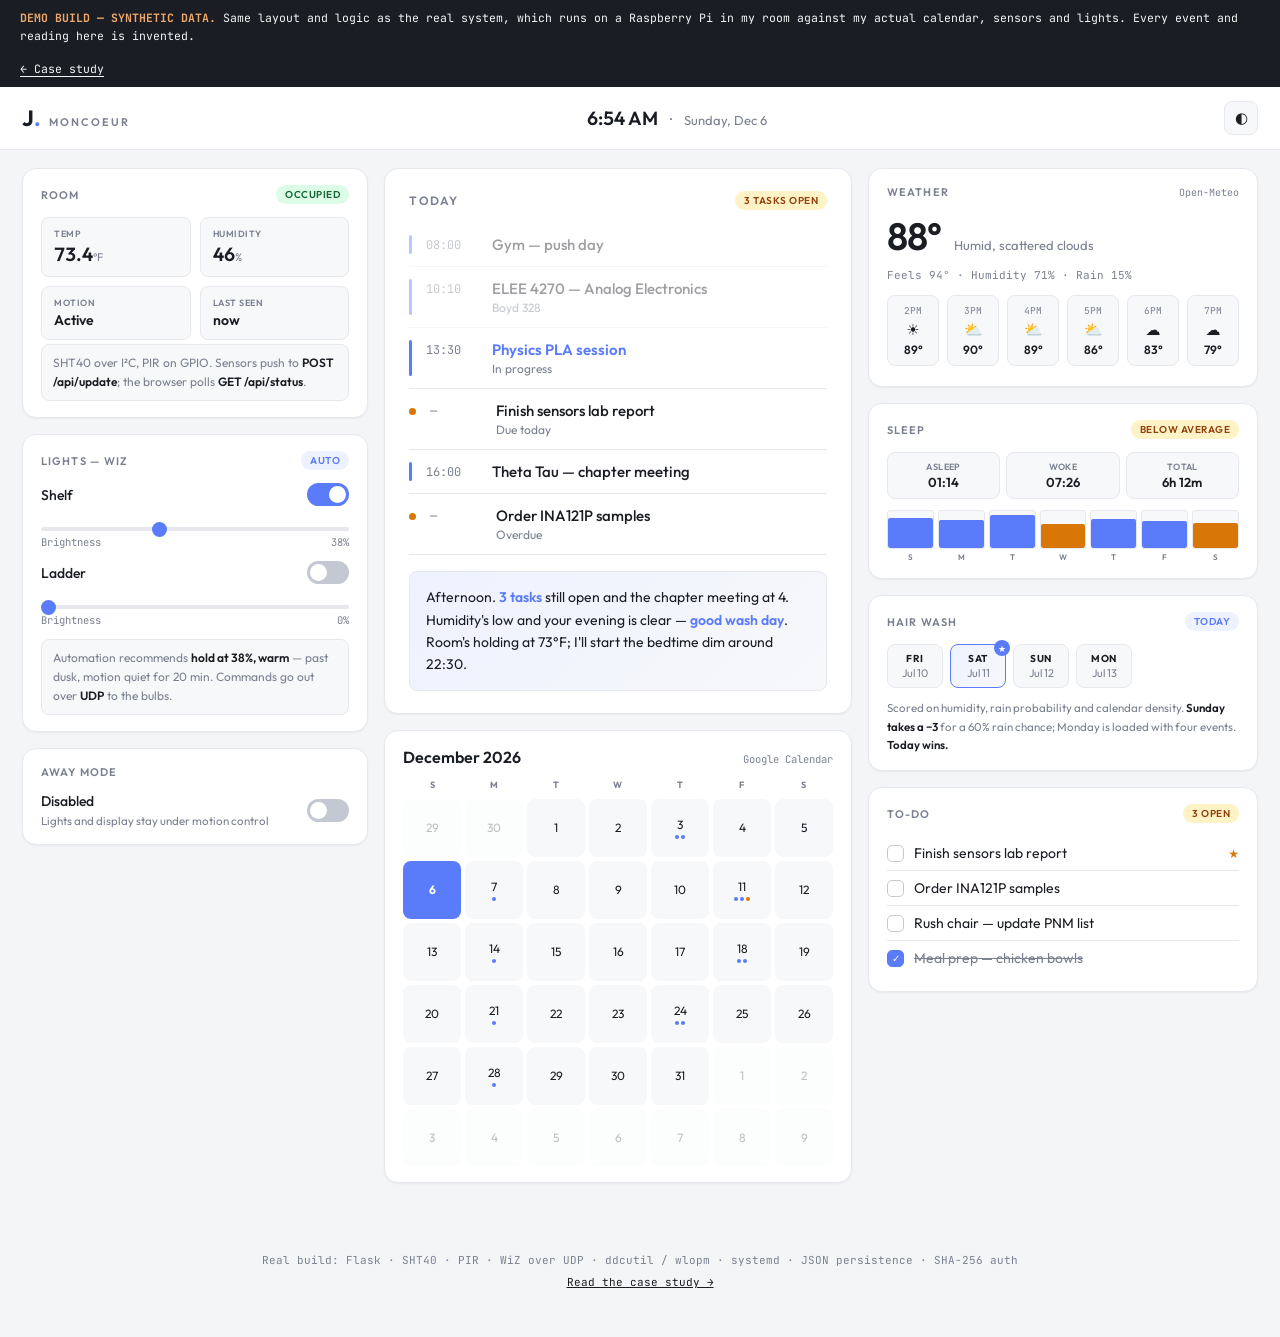
==== demo/index.html @ fca901aa "Add files via upload" ====
<!DOCTYPE html>
<html lang="en" data-theme="light">
<head>
<meta charset="UTF-8">
<meta name="viewport" content="width=device-width, initial-scale=1, viewport-fit=cover">
<title>JARVIS / MonCoeur — Live Demo (synthetic data)</title>
<link rel="preconnect" href="https://fonts.googleapis.com">
<link rel="preconnect" href="https://fonts.gstatic.com" crossorigin>
<link href="https://fonts.googleapis.com/css2?family=Outfit:wght@300;400;500;600;700&family=JetBrains+Mono:wght@400;500&display=swap" rel="stylesheet">
<style>
/* ══════════════════════════════════════════════════════════════
   JARVIS / MonCoeur — public demo build
   Same layout and logic as the Pi build; synthetic data layer.
   ══════════════════════════════════════════════════════════════ */
:root{
  --bg:#F4F5F7; --card:#FFFFFF; --card2:#F7F8FA;
  --tx:#1A1D23; --tm:#7A8090;
  --br:#E6E8ED; --brF:#C3C8D2;
  --ac:#5B7CFA; --acL:#EEF2FF;
  --wn:#D97706;
  --r:14px; --rs:8px;
  --sh:0 1px 2px rgba(16,24,40,.05);
  --shH:0 6px 18px rgba(16,24,40,.09);
  --f:'Outfit',system-ui,sans-serif;
  --fm:'JetBrains Mono',monospace;
}
[data-theme="dark"]{
  --bg:#0F1116; --card:#171A21; --card2:#1D212A;
  --tx:#E8EAEF; --tm:#7F8696;
  --br:#262B35; --brF:#3A4150;
  --acL:#1B2340;
  --sh:0 1px 2px rgba(0,0,0,.3);
  --shH:0 6px 18px rgba(0,0,0,.4);
}
*{margin:0;padding:0;box-sizing:border-box}
body{
  background:var(--bg);color:var(--tx);font-family:var(--f);
  padding-bottom:env(safe-area-inset-bottom);
  -webkit-font-smoothing:antialiased;transition:background .3s,color .3s;
}

/* ── demo banner ─────────────────────────────────────────────── */
.demo{
  background:var(--tx);color:var(--bg);padding:9px 20px;
  font-family:var(--fm);font-size:11.5px;line-height:1.6;
  display:flex;justify-content:space-between;align-items:center;gap:14px;flex-wrap:wrap;
}
.demo b{color:#F0A868}
.demo a{color:inherit;text-decoration:underline;text-underline-offset:3px;white-space:nowrap}

/* ── topbar ──────────────────────────────────────────────────── */
.topbar{
  display:flex;align-items:center;justify-content:space-between;
  padding:14px 22px;background:var(--card);border-bottom:1px solid var(--br);
  position:sticky;top:0;z-index:20;
}
.logo{font-size:22px;font-weight:700;letter-spacing:-.02em}
.logo-dot{color:var(--ac)}
.logo-label{font-size:11px;font-weight:600;letter-spacing:.18em;color:var(--tm);margin-left:9px}
.top-time{font-size:19px;font-weight:600;font-variant-numeric:tabular-nums}
.top-divider{color:var(--tm);margin:0 9px}
.top-date{font-size:13px;color:var(--tm)}
.topbar-btn{
  width:34px;height:34px;border-radius:var(--rs);border:1px solid var(--br);
  background:var(--card2);color:var(--tx);cursor:pointer;font-size:15px;
  display:flex;align-items:center;justify-content:center;transition:.15s;
}
.topbar-btn:hover{border-color:var(--brF);transform:translateY(-1px)}
@media(max-width:700px){.topbar-center{display:none}}

/* ── grid ────────────────────────────────────────────────────── */
.grid{
  display:grid;grid-template-columns:1fr 1.35fr 1fr;gap:16px;
  padding:18px 22px 40px;max-width:1600px;margin:0 auto;align-items:start;
}
@media(max-width:1150px){.grid{grid-template-columns:1fr 1fr}.col-mid{grid-column:1/-1;order:-1}}
@media(max-width:800px){.grid{grid-template-columns:1fr;padding:14px}}
.col{display:flex;flex-direction:column;gap:16px}

.card{
  background:var(--card);border:1px solid var(--br);border-radius:var(--r);
  padding:16px 18px;box-shadow:var(--sh);transition:box-shadow .25s;
  animation:pop .5s both;
}
.card:hover{box-shadow:var(--shH)}
@keyframes pop{from{opacity:0;transform:translateY(8px)}to{opacity:1;transform:none}}
.ch{display:flex;justify-content:space-between;align-items:center;margin-bottom:13px;gap:10px}
.ch h3{font-size:11px;font-weight:600;letter-spacing:.1em;text-transform:uppercase;color:var(--tm)}
.badge{font-size:10px;font-weight:600;padding:3px 9px;border-radius:20px;text-transform:uppercase;letter-spacing:.5px;white-space:nowrap}
.b-ok{background:#DCFCE7;color:#166534}
.b-wn{background:#FEF3C7;color:#92400E}
.b-ac{background:var(--acL);color:var(--ac)}
[data-theme="dark"] .b-ok{background:#0F3D24;color:#86EFAC}
[data-theme="dark"] .b-wn{background:#3D2E0A;color:#FCD34D}

/* ── today's schedule (the centrepiece) ──────────────────────── */
.today-big{padding:22px 24px}
.today-big .ch h3{font-size:12px}
.ev{display:flex;gap:14px;padding:12px 0;border-bottom:1px solid var(--br);align-items:flex-start}
.ev:last-of-type{border-bottom:none}
.ev-bar{width:3px;align-self:stretch;border-radius:2px;background:var(--ac);flex-shrink:0}
.ev-t{font-family:var(--fm);font-size:12px;color:var(--tm);width:52px;flex-shrink:0;padding-top:2px}
.ev-n{font-size:15px;font-weight:500}
.ev-s{font-size:12px;color:var(--tm);margin-top:2px}
.ev.past{opacity:.42}
.ev.now .ev-n{color:var(--ac);font-weight:600}
.task-dot{width:7px;height:7px;border-radius:50%;background:var(--wn);margin-top:7px;flex-shrink:0}

.jmsg{
  background:linear-gradient(135deg,var(--acL),var(--card2));
  border:1px solid var(--br);border-radius:var(--rs);
  padding:14px 16px;margin-top:16px;font-size:14px;line-height:1.6;
}
.jmsg b{color:var(--ac);font-weight:600}

/* ── sensors ─────────────────────────────────────────────────── */
.sens{display:grid;grid-template-columns:1fr 1fr;gap:9px}
.si{background:var(--card2);border:1px solid var(--br);border-radius:var(--rs);padding:10px 12px}
.sil{font-size:9px;font-weight:600;text-transform:uppercase;letter-spacing:.5px;color:var(--tm);display:block;margin-bottom:3px}
.siv{font-size:19px;font-weight:600;font-variant-numeric:tabular-nums;display:block}
.siv small{font-size:11px;color:var(--tm);font-weight:400}
.siv.hot{color:var(--wn)}

/* ── lights ──────────────────────────────────────────────────── */
.lrow{display:flex;align-items:center;justify-content:space-between;margin-bottom:9px}
.lrow span{font-size:14px;font-weight:500}
.tg{width:42px;height:23px;border-radius:12px;background:var(--brF);position:relative;cursor:pointer;border:none;transition:background .25s;flex-shrink:0}
.tg.on{background:var(--ac)}
.tg::after{content:'';position:absolute;top:3px;left:3px;width:17px;height:17px;border-radius:50%;background:#fff;transition:transform .25s cubic-bezier(.3,.7,.3,1)}
.tg.on::after{transform:translateX(19px)}
.sld{width:100%;-webkit-appearance:none;appearance:none;height:4px;border-radius:2px;background:var(--br);outline:none;margin:4px 0 2px}
.sld::-webkit-slider-thumb{-webkit-appearance:none;width:15px;height:15px;border-radius:50%;background:var(--ac);cursor:pointer}
.sld::-moz-range-thumb{width:15px;height:15px;border:none;border-radius:50%;background:var(--ac);cursor:pointer}
.slabel{display:flex;justify-content:space-between;font-family:var(--fm);font-size:10.5px;color:var(--tm);margin-bottom:12px}
.rec{font-size:12px;color:var(--tm);background:var(--card2);border:1px solid var(--br);border-radius:var(--rs);padding:9px 11px;margin-top:4px;line-height:1.55}
.rec b{color:var(--tx);font-weight:600}

/* ── calendar ────────────────────────────────────────────────── */
.cal-h{display:flex;justify-content:space-between;align-items:baseline;margin-bottom:12px}
.cal-h .m{font-size:16px;font-weight:600}
.cal-g{display:grid;grid-template-columns:repeat(7,1fr);gap:4px}
.cal-d{font-size:9px;font-weight:700;color:var(--tm);text-align:center;text-transform:uppercase;letter-spacing:.5px;padding-bottom:5px}
.cd{
  aspect-ratio:1;border-radius:var(--rs);background:var(--card2);border:1px solid transparent;
  display:flex;flex-direction:column;align-items:center;justify-content:center;gap:3px;
  font-size:12px;cursor:pointer;transition:.15s;
}
.cd:hover{border-color:var(--brF);transform:translateY(-1px)}
.cd.out{opacity:.28}
.cd.today{background:var(--ac);color:#fff;font-weight:700}
.pips{display:flex;gap:2px;height:4px}
.pip{width:4px;height:4px;border-radius:50%;background:var(--ac)}
.cd.today .pip{background:rgba(255,255,255,.85)}
.pip.w{background:var(--wn)}

/* ── weather ─────────────────────────────────────────────────── */
.wx-now{display:flex;align-items:baseline;gap:12px}
.wx-t{font-size:38px;font-weight:600;letter-spacing:-.02em}
.wx-c{font-size:13px;color:var(--tm)}
.wx-m{font-family:var(--fm);font-size:11px;color:var(--tm);margin-top:8px}
.hourly{display:flex;gap:8px;overflow-x:auto;margin-top:13px;padding-bottom:4px;-webkit-overflow-scrolling:touch}
.hr{flex-shrink:0;background:var(--card2);border:1px solid var(--br);border-radius:var(--rs);padding:8px 10px;text-align:center;min-width:52px}
.hr .h{font-family:var(--fm);font-size:9.5px;color:var(--tm)}
.hr .d{font-size:15px;margin:3px 0}
.hr .t{font-size:12px;font-weight:600}

/* ── sleep ───────────────────────────────────────────────────── */
.sl-info{display:grid;grid-template-columns:repeat(3,1fr);gap:6px;margin-bottom:11px}
.sq{background:var(--card2);border:1px solid var(--br);border-radius:var(--rs);padding:8px;text-align:center}
.sql{display:block;font-size:9px;font-weight:600;text-transform:uppercase;letter-spacing:.4px;color:var(--tm);margin-bottom:2px}
.sqv{display:block;font-size:13px;font-weight:600}
.sl-bars{display:flex;gap:4px;height:52px}
.sbc{flex:1;display:flex;flex-direction:column;align-items:center;gap:3px;height:100%}
.sbt{flex:1;width:100%;background:var(--card2);border:1px solid var(--br);border-radius:3px;display:flex;align-items:flex-end;overflow:hidden}
.sbf{width:100%;background:var(--ac);border-radius:2px;transition:height 1s cubic-bezier(.2,.7,.2,1);min-height:2px}
.sbf.low{background:var(--wn)}
.sbl{font-size:8px;font-weight:600;color:var(--tm);text-transform:uppercase}

/* ── hair wash ───────────────────────────────────────────────── */
.hw-chips{display:flex;gap:7px;flex-wrap:wrap}
.hwc{
  padding:7px 12px;border-radius:var(--rs);background:var(--card2);
  border:1px solid var(--br);display:flex;flex-direction:column;align-items:center;
  min-width:56px;position:relative;transition:.15s;
}
.hwc:hover{transform:translateY(-2px)}
.hwc.best{background:linear-gradient(135deg,var(--acL),var(--card2));border-color:var(--ac)}
.hwcday{font-size:10px;font-weight:700;text-transform:uppercase;letter-spacing:.4px}
.hwcdt{font-size:11px;color:var(--tm);margin-top:1px}
.hwck{position:absolute;top:-5px;right:-5px;width:16px;height:16px;border-radius:50%;background:var(--ac);color:#fff;font-size:9px;display:flex;align-items:center;justify-content:center;font-weight:700}
.hw-why{font-size:11.5px;color:var(--tm);margin-top:11px;line-height:1.6}
.hw-why b{color:var(--tx);font-weight:600}

/* ── todos ───────────────────────────────────────────────────── */
.td{display:flex;align-items:center;gap:10px;padding:8px 0;border-bottom:1px solid var(--br);font-size:14px}
.td:last-child{border-bottom:none}
.cb{
  width:17px;height:17px;border-radius:5px;border:1.5px solid var(--brF);
  cursor:pointer;flex-shrink:0;display:flex;align-items:center;justify-content:center;
  font-size:10px;color:transparent;transition:.15s;background:transparent;padding:0;
}
.cb.done{background:var(--ac);border-color:var(--ac);color:#fff}
.td.done .txt{text-decoration:line-through;color:var(--tm)}
.star{color:var(--wn);font-size:12px;margin-left:auto}

/* ── away ────────────────────────────────────────────────────── */
.away{display:flex;align-items:center;justify-content:space-between;gap:14px}
.away .sub{font-size:11.5px;color:var(--tm);margin-top:3px}

footer{text-align:center;padding:26px 20px 44px;font-family:var(--fm);font-size:11px;color:var(--tm);line-height:2}
footer a{color:var(--tx)}
</style>
</head>
<body>

<div class="demo">
  <span><b>DEMO BUILD — SYNTHETIC DATA.</b> Same layout and logic as the real system, which runs on a Raspberry Pi in my room against my actual calendar, sensors and lights. Every event and reading here is invented.</span>
  <a href="../projects/jarvis.html">← Case study</a>
</div>

<header class="topbar">
  <div><span class="logo">J<span class="logo-dot">.</span></span><span class="logo-label">MONCOEUR</span></div>
  <div class="topbar-center">
    <span class="top-time" id="tTime">--:--</span>
    <span class="top-divider">·</span>
    <span class="top-date" id="tDate">—</span>
  </div>
  <button class="topbar-btn" id="theme" title="Toggle theme">◐</button>
</header>

<div class="grid">

  <!-- ══════════ LEFT ══════════ -->
  <div class="col">

    <div class="card">
      <div class="ch"><h3>Room</h3><span class="badge b-ok">Occupied</span></div>
      <div class="sens">
        <div class="si"><span class="sil">Temp</span><span class="siv" id="rt">73.4<small>°F</small></span></div>
        <div class="si"><span class="sil">Humidity</span><span class="siv" id="rh">46<small>%</small></span></div>
        <div class="si"><span class="sil">Motion</span><span class="siv" style="font-size:14px">Active</span></div>
        <div class="si"><span class="sil">Last seen</span><span class="siv" style="font-size:14px">now</span></div>
      </div>
      <div class="rec">SHT40 over I²C, PIR on GPIO. Sensors push to <b>POST /api/update</b>; the browser polls <b>GET /api/status</b>.</div>
    </div>

    <div class="card">
      <div class="ch"><h3>Lights — WiZ</h3><span class="badge b-ac">Auto</span></div>
      <div class="lrow"><span>Shelf</span><button class="tg on" aria-label="Shelf light"></button></div>
      <input type="range" class="sld" min="0" max="100" value="38" id="s1">
      <div class="slabel"><span>Brightness</span><span id="s1v">38%</span></div>
      <div class="lrow"><span>Ladder</span><button class="tg" aria-label="Ladder light"></button></div>
      <input type="range" class="sld" min="0" max="100" value="0" id="s2">
      <div class="slabel"><span>Brightness</span><span id="s2v">0%</span></div>
      <div class="rec">Automation recommends <b>hold at 38%, warm</b> — past dusk, motion quiet for 20 min. Commands go out over <b>UDP</b> to the bulbs.</div>
    </div>

    <div class="card">
      <div class="ch"><h3>Away Mode</h3></div>
      <div class="away">
        <div>
          <div style="font-size:14px;font-weight:500">Disabled</div>
          <div class="sub">Lights and display stay under motion control</div>
        </div>
        <button class="tg" aria-label="Away mode"></button>
      </div>
    </div>

  </div>

  <!-- ══════════ MIDDLE — centrepiece ══════════ -->
  <div class="col col-mid">

    <div class="card today-big">
      <div class="ch"><h3>Today</h3><span class="badge b-wn">3 tasks open</span></div>

      <div class="ev past">
        <div class="ev-bar"></div><div class="ev-t">08:00</div>
        <div><div class="ev-n">Gym — push day</div></div>
      </div>
      <div class="ev past">
        <div class="ev-bar"></div><div class="ev-t">10:10</div>
        <div><div class="ev-n">ELEE 4270 — Analog Electronics</div><div class="ev-s">Boyd 328</div></div>
      </div>
      <div class="ev now">
        <div class="ev-bar"></div><div class="ev-t">13:30</div>
        <div><div class="ev-n">Physics PLA session</div><div class="ev-s">In progress</div></div>
      </div>
      <div class="ev">
        <div class="task-dot"></div><div class="ev-t">—</div>
        <div><div class="ev-n">Finish sensors lab report</div><div class="ev-s">Due today</div></div>
      </div>
      <div class="ev">
        <div class="ev-bar"></div><div class="ev-t">16:00</div>
        <div><div class="ev-n">Theta Tau — chapter meeting</div></div>
      </div>
      <div class="ev">
        <div class="task-dot"></div><div class="ev-t">—</div>
        <div><div class="ev-n">Order INA121P samples</div><div class="ev-s">Overdue</div></div>
      </div>

      <div class="jmsg">
        Afternoon. <b>3 tasks</b> still open and the chapter meeting at 4. Humidity's low and your evening is clear — <b>good wash day</b>. Room's holding at 73°F; I'll start the bedtime dim around 22:30.
      </div>
    </div>

    <div class="card">
      <div class="cal-h">
        <span class="m" id="calM">July 2026</span>
        <span style="font-family:var(--fm);font-size:10.5px;color:var(--tm)">Google Calendar</span>
      </div>
      <div class="cal-g" id="cal"></div>
    </div>

  </div>

  <!-- ══════════ RIGHT ══════════ -->
  <div class="col">

    <div class="card">
      <div class="ch"><h3>Weather</h3><span style="font-family:var(--fm);font-size:10px;color:var(--tm)">Open-Meteo</span></div>
      <div class="wx-now"><span class="wx-t">88°</span><span class="wx-c">Humid, scattered clouds</span></div>
      <div class="wx-m">Feels 94° · Humidity 71% · Rain 15%</div>
      <div class="hourly">
        <div class="hr"><div class="h">2PM</div><div class="d">☀</div><div class="t">89°</div></div>
        <div class="hr"><div class="h">3PM</div><div class="d">⛅</div><div class="t">90°</div></div>
        <div class="hr"><div class="h">4PM</div><div class="d">⛅</div><div class="t">89°</div></div>
        <div class="hr"><div class="h">5PM</div><div class="d">⛅</div><div class="t">86°</div></div>
        <div class="hr"><div class="h">6PM</div><div class="d">☁</div><div class="t">83°</div></div>
        <div class="hr"><div class="h">7PM</div><div class="d">☁</div><div class="t">79°</div></div>
      </div>
    </div>

    <div class="card">
      <div class="ch"><h3>Sleep</h3><span class="badge b-wn">Below average</span></div>
      <div class="sl-info">
        <div class="sq"><span class="sql">Asleep</span><span class="sqv">01:14</span></div>
        <div class="sq"><span class="sql">Woke</span><span class="sqv">07:26</span></div>
        <div class="sq"><span class="sql">Total</span><span class="sqv">6h 12m</span></div>
      </div>
      <div class="sl-bars" id="bars"></div>
    </div>

    <div class="card">
      <div class="ch"><h3>Hair Wash</h3><span class="badge b-ac">Today</span></div>
      <div class="hw-chips">
        <div class="hwc"><span class="hwcday">Fri</span><span class="hwcdt">Jul 10</span></div>
        <div class="hwc best"><span class="hwck">★</span><span class="hwcday">Sat</span><span class="hwcdt">Jul 11</span></div>
        <div class="hwc"><span class="hwcday">Sun</span><span class="hwcdt">Jul 12</span></div>
        <div class="hwc"><span class="hwcday">Mon</span><span class="hwcdt">Jul 13</span></div>
      </div>
      <div class="hw-why">
        Scored on humidity, rain probability and calendar density. <b>Sunday takes a −3</b> for a 60% rain chance; Monday is loaded with four events. <b>Today wins.</b>
      </div>
    </div>

    <div class="card">
      <div class="ch"><h3>To-do</h3><span class="badge b-wn">3 open</span></div>
      <div class="td"><button class="cb" aria-label="Complete"></button><span class="txt">Finish sensors lab report</span><span class="star">★</span></div>
      <div class="td"><button class="cb" aria-label="Complete"></button><span class="txt">Order INA121P samples</span></div>
      <div class="td"><button class="cb" aria-label="Complete"></button><span class="txt">Rush chair — update PNM list</span></div>
      <div class="td done"><button class="cb done" aria-label="Complete">✓</button><span class="txt">Meal prep — chicken bowls</span></div>
    </div>

  </div>
</div>

<footer>
  Real build: Flask · SHT40 · PIR · WiZ over UDP · ddcutil / wlopm · systemd · JSON persistence · SHA-256 auth<br>
  <a href="../projects/jarvis.html">Read the case study →</a>
</footer>

<script>
/* ── clock ───────────────────────────────────────────────────── */
function clock(){
  const d=new Date();
  let h=d.getHours(); const m=String(d.getMinutes()).padStart(2,'0');
  const ap=h>=12?'PM':'AM'; h=h%12||12;
  document.getElementById('tTime').textContent=h+':'+m+' '+ap;
  document.getElementById('tDate').textContent=
    d.toLocaleDateString('en-US',{weekday:'long',month:'short',day:'numeric'});
}
clock(); setInterval(clock,1000);

/* ── synthetic sensor feed ───────────────────────────────────────
   Real build: SHT40 over I2C pushes to POST /api/update and the
   browser polls GET /api/status. Here we just drift plausibly.   */
let t=73.4, h=46;
setInterval(function(){
  t=Math.min(77,Math.max(71,t+(Math.random()-0.5)*0.16));
  h=Math.min(55,Math.max(40,h+(Math.random()-0.5)*0.6));
  const rt=document.getElementById('rt');
  rt.innerHTML=t.toFixed(1)+'<small>&deg;F</small>';
  rt.className='siv'+(t>75.5?' hot':'');
  document.getElementById('rh').innerHTML=Math.round(h)+'<small>%</small>';
},2800);

/* ── calendar ────────────────────────────────────────────────── */
(function(){
  const now=new Date(), y=now.getFullYear(), mo=now.getMonth();
  document.getElementById('calM').textContent=
    now.toLocaleDateString('en-US',{month:'long',year:'numeric'});
  const cal=document.getElementById('cal');
  ['S','M','T','W','T','F','S'].forEach(function(d){
    const e=document.createElement('div'); e.className='cal-d'; e.textContent=d; cal.appendChild(e);
  });
  const first=new Date(y,mo,1).getDay();
  const days=new Date(y,mo+1,0).getDate();
  const prev=new Date(y,mo,0).getDate();
  const busy={3:2,7:1,11:3,14:1,18:2,21:1,24:2,28:1};   // synthetic event counts
  for(let i=0;i<42;i++){
    const c=document.createElement('div'); c.className='cd';
    let n, isCur=false;
    if(i<first){ n=prev-first+i+1; c.classList.add('out'); }
    else if(i-first+1>days){ n=i-first+1-days; c.classList.add('out'); }
    else { n=i-first+1; isCur=true; }

    const num=document.createElement('span'); num.textContent=n; c.appendChild(num);

    if(isCur){
      if(n===now.getDate()) c.classList.add('today');
      if(busy[n]){
        const p=document.createElement('div'); p.className='pips';
        for(let k=0;k<busy[n];k++){
          const d=document.createElement('div');
          d.className='pip'+(k===2?' w':'');
          p.appendChild(d);
        }
        c.appendChild(p);
      }
    }
    cal.appendChild(c);
  }
})();

/* ── sleep bars — last 7 nights (synthetic) ──────────────────── */
(function(){
  const hrs=[7.4,6.9,8.1,5.8,7.2,6.6,6.2];
  const lbl=['S','M','T','W','T','F','S'];
  const box=document.getElementById('bars');
  hrs.forEach(function(v,i){
    const c=document.createElement('div'); c.className='sbc';
    const tr=document.createElement('div'); tr.className='sbt';
    const f=document.createElement('div');
    f.className='sbf'+(v<6.5?' low':'');
    f.style.height='0%';
    tr.appendChild(f);
    const l=document.createElement('div'); l.className='sbl'; l.textContent=lbl[i];
    c.appendChild(tr); c.appendChild(l); box.appendChild(c);
    setTimeout(function(){ f.style.height=(v/9*100)+'%'; }, 220+i*70);
  });
})();

/* ── interactions ────────────────────────────────────────────── */
document.querySelectorAll('.tg').forEach(function(t){
  t.addEventListener('click',function(){ t.classList.toggle('on'); });
});
[['s1','s1v'],['s2','s2v']].forEach(function(pair){
  document.getElementById(pair[0]).addEventListener('input',function(e){
    document.getElementById(pair[1]).textContent=e.target.value+'%';
  });
});
document.querySelectorAll('.cb').forEach(function(b){
  b.addEventListener('click',function(){
    b.classList.toggle('done');
    b.textContent = b.classList.contains('done') ? '✓' : '';
    b.closest('.td').classList.toggle('done');
  });
});
document.getElementById('theme').addEventListener('click',function(){
  const r=document.documentElement;
  r.dataset.theme = r.dataset.theme==='dark' ? 'light' : 'dark';
});
</script>
</body>
</html>
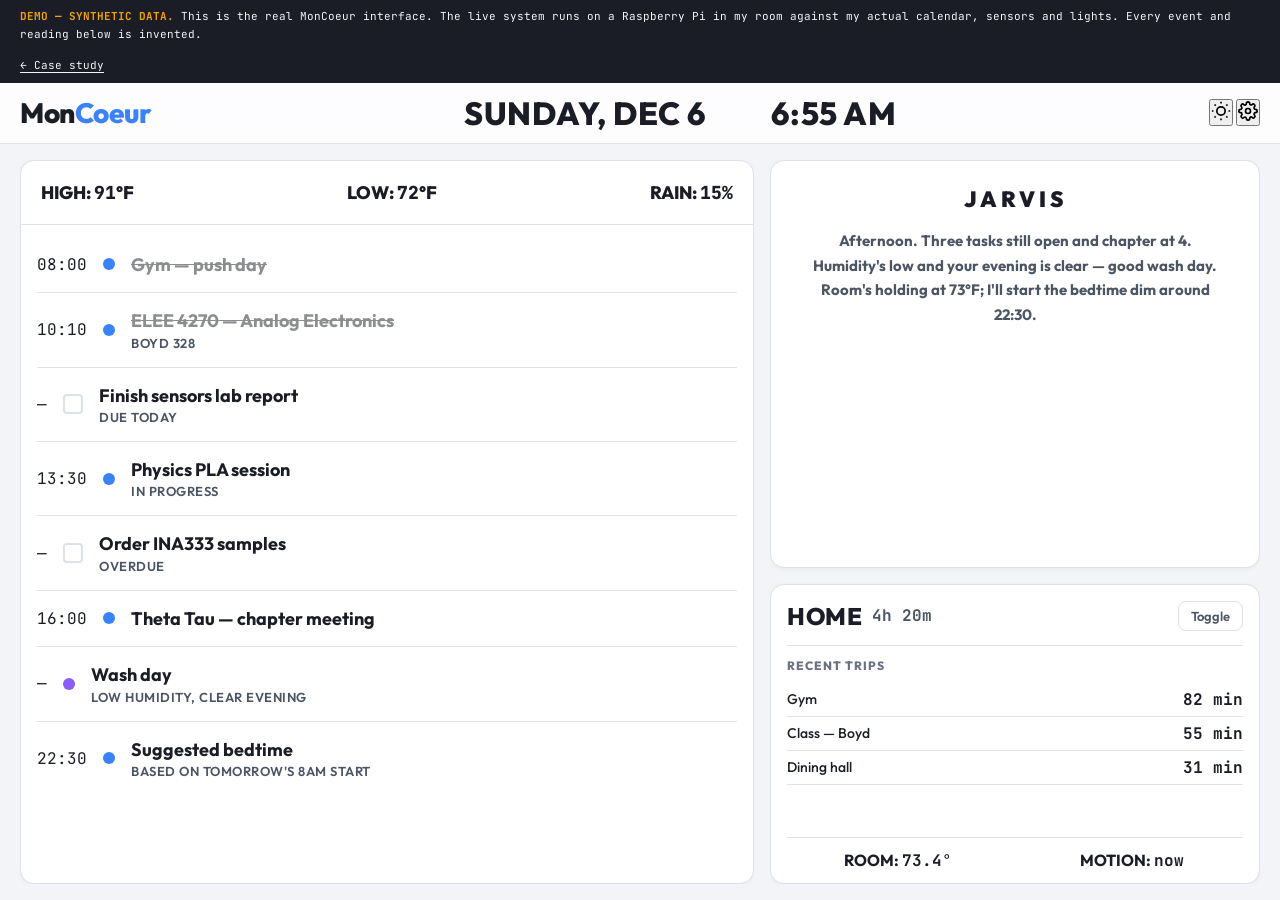
==== commit 39bf4ff2: "Add files via upload" ====
--- a/demo/index.html
+++ b/demo/index.html
@@ -2,475 +2,601 @@
 <html lang="en" data-theme="light">
 <head>
 <meta charset="UTF-8">
-<meta name="viewport" content="width=device-width, initial-scale=1, viewport-fit=cover">
-<title>JARVIS / MonCoeur — Live Demo (synthetic data)</title>
-<link rel="preconnect" href="https://fonts.googleapis.com">
-<link rel="preconnect" href="https://fonts.gstatic.com" crossorigin>
-<link href="https://fonts.googleapis.com/css2?family=Outfit:wght@300;400;500;600;700&family=JetBrains+Mono:wght@400;500&display=swap" rel="stylesheet">
+<title>MonCoeur — Live Demo (synthetic data)</title>
+<meta name="viewport" content="width=device-width,initial-scale=1,viewport-fit=cover">
+<link href="https://fonts.googleapis.com/css2?family=Outfit:wght@400;500;600;700;800;900&family=JetBrains+Mono:wght@500;700&display=swap" rel="stylesheet">
 <style>
-/* ══════════════════════════════════════════════════════════════
-   JARVIS / MonCoeur — public demo build
-   Same layout and logic as the Pi build; synthetic data layer.
-   ══════════════════════════════════════════════════════════════ */
-:root{
-  --bg:#F4F5F7; --card:#FFFFFF; --card2:#F7F8FA;
-  --tx:#1A1D23; --tm:#7A8090;
-  --br:#E6E8ED; --brF:#C3C8D2;
-  --ac:#5B7CFA; --acL:#EEF2FF;
-  --wn:#D97706;
-  --r:14px; --rs:8px;
-  --sh:0 1px 2px rgba(16,24,40,.05);
-  --shH:0 6px 18px rgba(16,24,40,.09);
-  --f:'Outfit',system-ui,sans-serif;
-  --fm:'JetBrains Mono',monospace;
-}
-[data-theme="dark"]{
-  --bg:#0F1116; --card:#171A21; --card2:#1D212A;
-  --tx:#E8EAEF; --tm:#7F8696;
-  --br:#262B35; --brF:#3A4150;
-  --acL:#1B2340;
-  --sh:0 1px 2px rgba(0,0,0,.3);
-  --shH:0 6px 18px rgba(0,0,0,.4);
-}
-*{margin:0;padding:0;box-sizing:border-box}
-body{
-  background:var(--bg);color:var(--tx);font-family:var(--f);
-  padding-bottom:env(safe-area-inset-bottom);
-  -webkit-font-smoothing:antialiased;transition:background .3s,color .3s;
-}
-
-/* ── demo banner ─────────────────────────────────────────────── */
-.demo{
-  background:var(--tx);color:var(--bg);padding:9px 20px;
-  font-family:var(--fm);font-size:11.5px;line-height:1.6;
-  display:flex;justify-content:space-between;align-items:center;gap:14px;flex-wrap:wrap;
-}
-.demo b{color:#F0A868}
-.demo a{color:inherit;text-decoration:underline;text-underline-offset:3px;white-space:nowrap}
-
-/* ── topbar ──────────────────────────────────────────────────── */
-.topbar{
-  display:flex;align-items:center;justify-content:space-between;
-  padding:14px 22px;background:var(--card);border-bottom:1px solid var(--br);
-  position:sticky;top:0;z-index:20;
-}
-.logo{font-size:22px;font-weight:700;letter-spacing:-.02em}
-.logo-dot{color:var(--ac)}
-.logo-label{font-size:11px;font-weight:600;letter-spacing:.18em;color:var(--tm);margin-left:9px}
-.top-time{font-size:19px;font-weight:600;font-variant-numeric:tabular-nums}
-.top-divider{color:var(--tm);margin:0 9px}
-.top-date{font-size:13px;color:var(--tm)}
-.topbar-btn{
-  width:34px;height:34px;border-radius:var(--rs);border:1px solid var(--br);
-  background:var(--card2);color:var(--tx);cursor:pointer;font-size:15px;
-  display:flex;align-items:center;justify-content:center;transition:.15s;
-}
-.topbar-btn:hover{border-color:var(--brF);transform:translateY(-1px)}
-@media(max-width:700px){.topbar-center{display:none}}
-
-/* ── grid ────────────────────────────────────────────────────── */
-.grid{
-  display:grid;grid-template-columns:1fr 1.35fr 1fr;gap:16px;
-  padding:18px 22px 40px;max-width:1600px;margin:0 auto;align-items:start;
-}
-@media(max-width:1150px){.grid{grid-template-columns:1fr 1fr}.col-mid{grid-column:1/-1;order:-1}}
-@media(max-width:800px){.grid{grid-template-columns:1fr;padding:14px}}
-.col{display:flex;flex-direction:column;gap:16px}
-
-.card{
-  background:var(--card);border:1px solid var(--br);border-radius:var(--r);
-  padding:16px 18px;box-shadow:var(--sh);transition:box-shadow .25s;
-  animation:pop .5s both;
-}
-.card:hover{box-shadow:var(--shH)}
-@keyframes pop{from{opacity:0;transform:translateY(8px)}to{opacity:1;transform:none}}
-.ch{display:flex;justify-content:space-between;align-items:center;margin-bottom:13px;gap:10px}
-.ch h3{font-size:11px;font-weight:600;letter-spacing:.1em;text-transform:uppercase;color:var(--tm)}
-.badge{font-size:10px;font-weight:600;padding:3px 9px;border-radius:20px;text-transform:uppercase;letter-spacing:.5px;white-space:nowrap}
-.b-ok{background:#DCFCE7;color:#166534}
-.b-wn{background:#FEF3C7;color:#92400E}
-.b-ac{background:var(--acL);color:var(--ac)}
-[data-theme="dark"] .b-ok{background:#0F3D24;color:#86EFAC}
-[data-theme="dark"] .b-wn{background:#3D2E0A;color:#FCD34D}
-
-/* ── today's schedule (the centrepiece) ──────────────────────── */
-.today-big{padding:22px 24px}
-.today-big .ch h3{font-size:12px}
-.ev{display:flex;gap:14px;padding:12px 0;border-bottom:1px solid var(--br);align-items:flex-start}
-.ev:last-of-type{border-bottom:none}
-.ev-bar{width:3px;align-self:stretch;border-radius:2px;background:var(--ac);flex-shrink:0}
-.ev-t{font-family:var(--fm);font-size:12px;color:var(--tm);width:52px;flex-shrink:0;padding-top:2px}
-.ev-n{font-size:15px;font-weight:500}
-.ev-s{font-size:12px;color:var(--tm);margin-top:2px}
-.ev.past{opacity:.42}
-.ev.now .ev-n{color:var(--ac);font-weight:600}
-.task-dot{width:7px;height:7px;border-radius:50%;background:var(--wn);margin-top:7px;flex-shrink:0}
-
-.jmsg{
-  background:linear-gradient(135deg,var(--acL),var(--card2));
-  border:1px solid var(--br);border-radius:var(--rs);
-  padding:14px 16px;margin-top:16px;font-size:14px;line-height:1.6;
-}
-.jmsg b{color:var(--ac);font-weight:600}
-
-/* ── sensors ─────────────────────────────────────────────────── */
-.sens{display:grid;grid-template-columns:1fr 1fr;gap:9px}
-.si{background:var(--card2);border:1px solid var(--br);border-radius:var(--rs);padding:10px 12px}
-.sil{font-size:9px;font-weight:600;text-transform:uppercase;letter-spacing:.5px;color:var(--tm);display:block;margin-bottom:3px}
-.siv{font-size:19px;font-weight:600;font-variant-numeric:tabular-nums;display:block}
-.siv small{font-size:11px;color:var(--tm);font-weight:400}
-.siv.hot{color:var(--wn)}
-
-/* ── lights ──────────────────────────────────────────────────── */
-.lrow{display:flex;align-items:center;justify-content:space-between;margin-bottom:9px}
-.lrow span{font-size:14px;font-weight:500}
-.tg{width:42px;height:23px;border-radius:12px;background:var(--brF);position:relative;cursor:pointer;border:none;transition:background .25s;flex-shrink:0}
-.tg.on{background:var(--ac)}
-.tg::after{content:'';position:absolute;top:3px;left:3px;width:17px;height:17px;border-radius:50%;background:#fff;transition:transform .25s cubic-bezier(.3,.7,.3,1)}
-.tg.on::after{transform:translateX(19px)}
-.sld{width:100%;-webkit-appearance:none;appearance:none;height:4px;border-radius:2px;background:var(--br);outline:none;margin:4px 0 2px}
-.sld::-webkit-slider-thumb{-webkit-appearance:none;width:15px;height:15px;border-radius:50%;background:var(--ac);cursor:pointer}
-.sld::-moz-range-thumb{width:15px;height:15px;border:none;border-radius:50%;background:var(--ac);cursor:pointer}
-.slabel{display:flex;justify-content:space-between;font-family:var(--fm);font-size:10.5px;color:var(--tm);margin-bottom:12px}
-.rec{font-size:12px;color:var(--tm);background:var(--card2);border:1px solid var(--br);border-radius:var(--rs);padding:9px 11px;margin-top:4px;line-height:1.55}
-.rec b{color:var(--tx);font-weight:600}
-
-/* ── calendar ────────────────────────────────────────────────── */
-.cal-h{display:flex;justify-content:space-between;align-items:baseline;margin-bottom:12px}
-.cal-h .m{font-size:16px;font-weight:600}
-.cal-g{display:grid;grid-template-columns:repeat(7,1fr);gap:4px}
-.cal-d{font-size:9px;font-weight:700;color:var(--tm);text-align:center;text-transform:uppercase;letter-spacing:.5px;padding-bottom:5px}
-.cd{
-  aspect-ratio:1;border-radius:var(--rs);background:var(--card2);border:1px solid transparent;
-  display:flex;flex-direction:column;align-items:center;justify-content:center;gap:3px;
-  font-size:12px;cursor:pointer;transition:.15s;
-}
-.cd:hover{border-color:var(--brF);transform:translateY(-1px)}
-.cd.out{opacity:.28}
-.cd.today{background:var(--ac);color:#fff;font-weight:700}
-.pips{display:flex;gap:2px;height:4px}
-.pip{width:4px;height:4px;border-radius:50%;background:var(--ac)}
-.cd.today .pip{background:rgba(255,255,255,.85)}
-.pip.w{background:var(--wn)}
-
-/* ── weather ─────────────────────────────────────────────────── */
-.wx-now{display:flex;align-items:baseline;gap:12px}
-.wx-t{font-size:38px;font-weight:600;letter-spacing:-.02em}
-.wx-c{font-size:13px;color:var(--tm)}
-.wx-m{font-family:var(--fm);font-size:11px;color:var(--tm);margin-top:8px}
-.hourly{display:flex;gap:8px;overflow-x:auto;margin-top:13px;padding-bottom:4px;-webkit-overflow-scrolling:touch}
-.hr{flex-shrink:0;background:var(--card2);border:1px solid var(--br);border-radius:var(--rs);padding:8px 10px;text-align:center;min-width:52px}
-.hr .h{font-family:var(--fm);font-size:9.5px;color:var(--tm)}
-.hr .d{font-size:15px;margin:3px 0}
-.hr .t{font-size:12px;font-weight:600}
-
-/* ── sleep ───────────────────────────────────────────────────── */
-.sl-info{display:grid;grid-template-columns:repeat(3,1fr);gap:6px;margin-bottom:11px}
-.sq{background:var(--card2);border:1px solid var(--br);border-radius:var(--rs);padding:8px;text-align:center}
-.sql{display:block;font-size:9px;font-weight:600;text-transform:uppercase;letter-spacing:.4px;color:var(--tm);margin-bottom:2px}
-.sqv{display:block;font-size:13px;font-weight:600}
-.sl-bars{display:flex;gap:4px;height:52px}
-.sbc{flex:1;display:flex;flex-direction:column;align-items:center;gap:3px;height:100%}
-.sbt{flex:1;width:100%;background:var(--card2);border:1px solid var(--br);border-radius:3px;display:flex;align-items:flex-end;overflow:hidden}
-.sbf{width:100%;background:var(--ac);border-radius:2px;transition:height 1s cubic-bezier(.2,.7,.2,1);min-height:2px}
-.sbf.low{background:var(--wn)}
-.sbl{font-size:8px;font-weight:600;color:var(--tm);text-transform:uppercase}
-
-/* ── hair wash ───────────────────────────────────────────────── */
-.hw-chips{display:flex;gap:7px;flex-wrap:wrap}
-.hwc{
-  padding:7px 12px;border-radius:var(--rs);background:var(--card2);
-  border:1px solid var(--br);display:flex;flex-direction:column;align-items:center;
-  min-width:56px;position:relative;transition:.15s;
-}
-.hwc:hover{transform:translateY(-2px)}
-.hwc.best{background:linear-gradient(135deg,var(--acL),var(--card2));border-color:var(--ac)}
-.hwcday{font-size:10px;font-weight:700;text-transform:uppercase;letter-spacing:.4px}
-.hwcdt{font-size:11px;color:var(--tm);margin-top:1px}
-.hwck{position:absolute;top:-5px;right:-5px;width:16px;height:16px;border-radius:50%;background:var(--ac);color:#fff;font-size:9px;display:flex;align-items:center;justify-content:center;font-weight:700}
-.hw-why{font-size:11.5px;color:var(--tm);margin-top:11px;line-height:1.6}
-.hw-why b{color:var(--tx);font-weight:600}
-
-/* ── todos ───────────────────────────────────────────────────── */
-.td{display:flex;align-items:center;gap:10px;padding:8px 0;border-bottom:1px solid var(--br);font-size:14px}
-.td:last-child{border-bottom:none}
-.cb{
-  width:17px;height:17px;border-radius:5px;border:1.5px solid var(--brF);
-  cursor:pointer;flex-shrink:0;display:flex;align-items:center;justify-content:center;
-  font-size:10px;color:transparent;transition:.15s;background:transparent;padding:0;
-}
-.cb.done{background:var(--ac);border-color:var(--ac);color:#fff}
-.td.done .txt{text-decoration:line-through;color:var(--tm)}
-.star{color:var(--wn);font-size:12px;margin-left:auto}
-
-/* ── away ────────────────────────────────────────────────────── */
-.away{display:flex;align-items:center;justify-content:space-between;gap:14px}
-.away .sub{font-size:11.5px;color:var(--tm);margin-top:3px}
-
-footer{text-align:center;padding:26px 20px 44px;font-family:var(--fm);font-size:11px;color:var(--tm);line-height:2}
-footer a{color:var(--tx)}
+
+    :root,[data-theme="light"]{
+      --bg:#f2f4f7;--card:#fff;--card2:#f8f9fb;--hover:#eef1f5;--inp:#fff;
+      --br:#dde2ea;--brF:#3b82f6;--tx:#1a1d26;--t2:#4b5563;
+      --tm:#6b7280;
+      --ac:#3b82f6;--acL:#dbeafe;--acD:#1d4ed8;
+      --dot-ev:#3b82f6;--dot-td:#f59e0b;--dot-hw:#8b5cf6;--dot-hd:#10b981;
+      --sh:0 1px 4px rgba(0,0,0,.05);--shH:0 4px 16px rgba(0,0,0,.08);
+      --r:14px;--rs:8px;
+      --topBg:rgba(255,255,255,.82);--topBlur:saturate(180%) blur(18px);
+      --f:'Outfit',sans-serif; --fm:'JetBrains Mono',monospace;
+    }
+    [data-theme="dark"]{
+      --bg:#0d0f14;--card:#161921;--card2:#1c1f2a;--hover:#22263a;--inp:#1c1f2a;
+      --br:#282d3e;--brF:#60a5fa;--tx:#f3f4f6;--t2:#9ca3af;--tm:#6b7280;
+      --ac:#60a5fa;--acL:#1a2e4a;--acD:#93bbfc;
+      --dot-ev:#60a5fa;--dot-td:#fbbf24;--dot-hw:#a78bfa;--dot-hd:#34d399;
+      --sh:0 1px 4px rgba(0,0,0,.2);--shH:0 4px 16px rgba(0,0,0,.35);
+      --topBg:rgba(13,15,20,.82);
+    }
+
+    *,*::before,*::after{box-sizing:border-box;margin:0;padding:0;}
+    body {
+    font-family: var(--f);
+    background: var(--bg);
+    color: var(--tx);
+    height: 100vh;
+    width: 100vw;
+    overflow: hidden; /* This stops the 'scroll form' */
+    display: flex;
+    flex-direction: column;
+    }
+    .mono{font-family:var(--fm);}
+
+    .moncoeur-top{
+      position:sticky;top:0;z-index:100;display:flex;align-items:center;justify-content:space-between;
+      padding:10px 20px;background:var(--topBg);backdrop-filter:var(--topBlur);-webkit-backdrop-filter:var(--topBlur);
+      border-bottom:1px solid var(--br);flex-shrink:0;gap:12px;
+    }
+    .brand{font-size:28px;font-weight:800;letter-spacing:-.5px;white-space:nowrap;text-transform:none;}
+    .brand-ac{color:var(--ac);}
+
+    .top-mid {
+        display: flex;
+        align-items: center;
+        justify-content: center;
+        gap: 64px;
+    }
+    .clock{
+      font-size:32px;
+      font-weight:800;
+      color:var(--tx);
+      letter-spacing:.5px;
+      font-family:var(--f);
+    }
+    .top-btn:hover{border-color:var(--ac);background:var(--hover);}
+
+    .grid-two {
+    flex: 1;
+    display: grid;
+    grid-template-columns: 6fr 4fr;
+    gap: 16px;
+    padding: 16px 20px;
+    height: calc(100vh - 60px); /* Adjust based on your header height */
+    overflow: hidden; /* Prevents the grid from expanding past the screen */
+    }
+    .col {
+    display: flex;
+    flex-direction: column;
+    gap: 16px;
+    height: 100%;
+    min-height: 0; /* Important for grid alignment */
+    overflow: hidden;
+    }
+    .side-col{min-width:0;}
+
+    .card{
+      background:var(--card);border:1px solid var(--br);border-radius:var(--r);
+      box-shadow:var(--sh);display:flex;flex-direction:column;min-height:0;
+    }
+    .card-h{
+      display:flex;align-items:center;justify-content:space-between;padding:12px 16px;
+      border-bottom:1px solid var(--br);flex-shrink:0;gap:8px;
+    }
+    .card-h h3{font-size:14px;font-weight:700;display:flex;align-items:center;gap:6px;}
+    .card-b{padding:12px 16px;overflow-y:auto;flex:1;scrollbar-width:none;}
+    .timeline-card{height:100%;}
+
+    .badge{font-size:12px;font-weight:700;padding:4px 10px;border-radius:16px;text-transform:uppercase;letter-spacing:.5px;}
+    .btn{padding:8px 14px;border-radius:var(--rs);border:none;background:var(--ac);color:#fff;font-family:var(--f);font-size:14px;font-weight:700;cursor:pointer;transition:.15s;}
+    .btn:hover{background:var(--acD);}
+    .btn-ghost{padding:6px 12px;border-radius:var(--rs);border:1px solid var(--br);background:transparent;color:var(--t2);font-size:13px;font-weight:600;font-family:var(--f);cursor:pointer;}
+    .btn-ghost:hover{border-color:var(--ac);color:var(--ac);}
+    .empty{color:var(--t2);font-size:16px;font-weight:600;text-align:center;padding:20px 0;}
+
+    .tl-body{padding-top:12px;padding-bottom:0;}
+    .tl-list{display:flex;flex-direction:column;}
+
+    .tl-item{display:flex;gap:16px;padding:16px 0;border-bottom:1px solid var(--br);position:relative; align-items:center;}
+    .tl-item:last-child{border:none;}
+    .tl-item:hover .tl-x{opacity:1;}
+
+    .tl-dot{width:12px;height:12px;border-radius:50%;flex-shrink:0;}
+    .tl-content{flex:1;display:flex;flex-direction:column;min-width:0;}
+    .tl-title{font-size:18px;font-weight:700;overflow:hidden;text-overflow:ellipsis;line-height:1.3;}
+    .tl-sub{font-size:13px;font-weight:600;color:var(--t2);text-transform:uppercase;letter-spacing:0.5px;margin-top:2px;}
+
+    .tl-x {
+          margin-left:auto; width:32px; height:32px; border-radius:6px; background:var(--card2);
+          border:1px solid var(--br);color:var(--tm);display:flex;align-items:center;justify-content:center;
+          cursor:pointer; opacity:0; transition:.15s;font-size:18px;font-weight:bold; flex-shrink:0;
+          position:relative; z-index:100;
+        }
+    .tl-x:hover{color:#ef4444;border-color:#ef4444;background:#fee2e2;}
+    .static-x{opacity:1;}
+
+    .tl-check{
+      width:20px;height:20px;border-radius:4px;border:2px solid var(--br);cursor:pointer;
+      display:flex;align-items:center;justify-content:center;color:transparent;transition:.15s;flex-shrink:0;
+    }
+    .tl-check:hover{border-color:var(--ac);}
+    .tl-item.done .tl-check{background:var(--dot-hd);border-color:var(--dot-hd);color:#fff;}
+    .tl-item.done .tl-title{text-decoration:line-through;opacity:.5;}
+
+    .today-footer{
+      display:flex;justify-content:space-between;padding:18px 24px;border-top:1px solid var(--br);
+      background:var(--card2);font-size:16px;font-weight:700;color:var(--t2);flex-shrink:0;
+      text-transform:uppercase;letter-spacing:.5px;
+    }
+
+    .wh{display:flex;align-items:center;gap:12px;margin-bottom:10px;}
+    .wb{font-size:32px;font-weight:700;line-height:1;letter-spacing:-1px;}
+    .wu{font-size:12px;color:var(--tm);}
+    .wm{display:grid;grid-template-columns:1fr 1fr;gap:4px 10px;flex:1;}
+    .wsl{font-size:9px;color:var(--tm);text-transform:uppercase;}
+    .wsv{font-size:12px;font-weight:600;}
+    .hourly{display:flex;gap:2px;overflow-x:auto;scrollbar-width:none;}
+    .hc{min-width:48px;text-align:center;padding:6px 4px;background:var(--card2);border-radius:6px;}
+    .ht{font-size:9px;color:var(--tm);}
+    .htp{font-size:12px;font-weight:600;display:block;}
+    .hb{width:16px;background:var(--ac);border-radius:2px;margin:2px auto;opacity:.4;}
+
+    .shi{display:flex;align-items:center;gap:8px;padding:6px 0;border-bottom:1px solid var(--br);}
+    .shn{font-size:12px;flex:1;min-width:0;}
+    .shqv{font-size:11px;color:var(--t2);}
+    .shi.shd{opacity:.5;text-decoration:line-through;}
+
+    .away-hero{
+      display:flex;
+      align-items:center;
+      justify-content:space-between;
+      margin-bottom:14px;
+      gap:10px;
+    }
+    .away-main{
+      display:flex;
+      align-items:center;
+      gap:10px;
+      flex-wrap:wrap;
+    }
+    .away-mode{
+      font-size:24px;
+      font-weight:800;
+      letter-spacing:.5px;
+      line-height:1;
+    }
+    .away-dur{
+      font-size:16px;
+      font-weight:700;
+      color:var(--t2);
+      margin-top:0;
+    }
+    .away-list-wrap{border-top:1px solid var(--br);padding-top:12px;}
+    .away-list-title{font-size:12px;text-transform:uppercase;color:var(--tm);font-weight:800;letter-spacing:1px;margin-bottom:10px;}
+    .away-trip{
+      display:flex;
+      align-items:center;
+      justify-content:flex-start;
+      gap:10px;
+      font-size:14px;
+      font-weight:500;
+      padding:6px 0;
+      border-bottom:1px solid var(--br);
+      color:var(--tx);
+    }
+    .away-min{margin-left:auto;color:var(--t2);font-weight:700;}
+
+    #jarvis-output {
+      font-size: 16px;
+      font-weight: 700;
+      color: var(--ac);
+      line-height: 1.5;
+      text-align: left;
+      width: 100%;
+    }
+    .away-trip .mono{font-size:16px;font-weight:700;color:var(--tx);}
+    .overlay{position:fixed;inset:0;z-index:200;background:rgba(0,0,0,.2);backdrop-filter:blur(2px);}
+    .drawer{
+      position:fixed;top:0;right:0;bottom:0;width:360px;max-width:92vw;background:var(--card);
+      border-left:1px solid var(--br);padding:18px;z-index:201;overflow-y:auto;
+      transform:translateX(100%);transition:transform .22s ease;
+    }
+    .drawer.open{transform:translateX(0);}
+    .dr-head{display:flex;justify-content:space-between;align-items:center;margin-bottom:16px;}
+    .dr-head h2{font-size:18px;font-weight:700;}
+    .dr-s{margin-bottom:18px;padding-bottom:16px;border-bottom:1px solid var(--br);}
+    .dr-s h3{font-size:13px;margin-bottom:10px;}
+    .dr-row{display:flex;justify-content:space-between;align-items:center;gap:8px;margin-bottom:8px;}
+    .dr-cal-title{font-size:12px;font-weight:700;color:var(--t2);margin-bottom:8px;}
+    .sr{display:flex;justify-content:space-between;align-items:center;font-size:12px;padding:4px 0;}
+
+    .vit-grid{display:grid;grid-template-columns:1fr 1fr;gap:8px;}
+    .vit{background:var(--card2);border:1px solid var(--br);border-radius:8px;padding:10px;}
+    .vit-k{display:block;font-size:9px;color:var(--tm);text-transform:uppercase;font-weight:700;margin-bottom:4px;}
+    .vit-v{display:block;font-size:12px;font-weight:600;}
+
+    .add-box{display:flex;flex-direction:column;gap:8px;}
+    .add-row{display:flex;gap:6px;}
+    .inp{padding:6px 8px;border-radius:6px;border:1px solid var(--br);background:var(--inp);color:var(--tx);font-family:var(--f);font-size:12px;outline:none;flex:1;}
+    .inp:focus{border-color:var(--brF);}
+    .tg-btn{padding:4px 8px;border-radius:6px;border:1px solid var(--br);background:var(--card);font-size:11px;font-weight:600;cursor:pointer;color:var(--tm);}
+    .tg-btn.act{background:var(--acL);color:var(--ac);border-color:var(--ac);}
+    .rep-days{display:flex;gap:2px;margin-top:4px;flex-wrap:wrap;}
+    .r-day{width:22px;height:22px;border-radius:4px;border:1px solid var(--br);background:var(--card);font-size:10px;display:flex;align-items:center;justify-content:center;cursor:pointer;}
+    .r-day.on{background:var(--ac);color:#fff;border-color:var(--ac);}
+
+    .room-g{display:grid;grid-template-columns:1fr 1fr;gap:6px;}
+    .room-c{background:var(--card2);border:1px solid var(--br);border-radius:6px;padding:8px;text-align:center;}
+    .room-v{font-size:16px;font-weight:700;display:block;}
+    .room-l{font-size:9px;color:var(--tm);text-transform:uppercase;}
+    .hwc{display:flex;align-items:center;justify-content:space-between;padding:8px;background:var(--card2);border:1px solid var(--br);border-radius:6px;margin-bottom:6px;}
+    .hwc.done{opacity:.5;}
+    .hw-x{cursor:pointer;color:var(--tm);font-weight:bold;padding:0 4px;}
+    .hw-x:hover{color:#ef4444;}
+
+    .cal-nav{display:flex;gap:4px;align-items:center;}
+    .nb{width:24px;height:24px;border-radius:6px;border:1px solid var(--br);background:var(--card2);cursor:pointer;display:flex;align-items:center;justify-content:center;}
+    .ns{padding:2px 8px;border-radius:6px;border:1px solid var(--br);background:var(--card2);font-size:10px;cursor:pointer;}
+    .cal-wd{display:grid;grid-template-columns:repeat(7,1fr);text-align:center;font-size:9px;font-weight:600;text-transform:uppercase;color:var(--tm);margin-bottom:4px;}
+    .cal-g{display:grid;grid-template-columns:repeat(7,1fr);gap:2px;}
+    .cc{aspect-ratio:1;border-radius:6px;display:flex;flex-direction:column;align-items:center;justify-content:center;gap:2px;cursor:pointer;}
+    .cc:hover{background:var(--hover);}
+    .cc.act{border:1px solid var(--ac);background:var(--acL);}
+    .cc.blank{cursor:default;}
+    .cc.blank:hover{background:transparent;}
+    .cn{font-size:12px;font-weight:500;}
+    .today{background:var(--ac);color:#fff;}
+    .today .cn{font-weight:700;}
+    .cd{display:flex;gap:2px;height:4px;}
+    .dot{width:4px;height:4px;border-radius:50%;}
+    /* 1. Hide the mouse everywhere by default (for the clean dashboard look) */
+    body {
+      cursor: none;
+    }
+
+    /* 2. Reveal the standard mouse cursor when hovering over the top bar or inside the settings drawer */
+    .moncoeur-top, .drawer {
+      cursor: default;
+    }
+
+    /* 3. Bring back the pointing "hand" cursor for buttons inside those allowed areas */
+    .moncoeur-top button, .drawer button, .drawer .vit, .drawer .cc, .drawer .r-day, .drawer .hw-x {
+      cursor: pointer;
+    }
+
+    /* 4. Show the typing cursor (and the blinking caret) so you can type in the add item boxes */
+    .drawer input, .drawer select {
+      cursor: text;
+      caret-color: auto;
+    }
+    @media(max-width:900px){
+      body{overflow:auto;}
+      .grid-two{display:flex;flex-direction:column;overflow:visible;padding-bottom:max(20px, env(safe-area-inset-bottom));}
+      .col{overflow:visible;height:auto;}
+      .card{min-height:auto;}
+      .card-b{overflow-y:visible;}
+      .drawer{width:100%;max-width:none;}
+      .top-mid{display:none;}
+    }
+  
+
+/* ── demo banner (not part of the real build) ─────────────────────── */
+.demo-banner{
+  display:flex;align-items:center;justify-content:space-between;gap:14px;flex-wrap:wrap;
+  padding:8px 20px;background:var(--tx);color:var(--bg);
+  font-family:var(--fm);font-size:11px;line-height:1.6;flex-shrink:0;
+}
+.demo-banner b{color:#f59e0b}
+.demo-banner a{color:inherit;text-decoration:underline;text-underline-offset:3px;white-space:nowrap}
+#jarvis-output{
+  font-size:15px;line-height:1.65;text-align:center;color:var(--t2);max-width:42ch;
+}
+body{height:100vh;overflow:hidden;display:flex;flex-direction:column}
+@media(max-width:900px){ body{height:auto;overflow:auto} }
+
 </style>
 </head>
 <body>
 
-<div class="demo">
-  <span><b>DEMO BUILD — SYNTHETIC DATA.</b> Same layout and logic as the real system, which runs on a Raspberry Pi in my room against my actual calendar, sensors and lights. Every event and reading here is invented.</span>
+<div class="demo-banner">
+  <span><b>DEMO — SYNTHETIC DATA.</b> This is the real MonCoeur interface. The live system runs on a Raspberry&nbsp;Pi in my room against my actual calendar, sensors and lights. Every event and reading below is invented.</span>
   <a href="../projects/jarvis.html">← Case study</a>
 </div>
 
-<header class="topbar">
-  <div><span class="logo">J<span class="logo-dot">.</span></span><span class="logo-label">MONCOEUR</span></div>
-  <div class="topbar-center">
-    <span class="top-time" id="tTime">--:--</span>
-    <span class="top-divider">·</span>
-    <span class="top-date" id="tDate">—</span>
+<header class="top moncoeur-top">
+  <span class="brand">Mon<span class="brand-ac">Coeur</span></span>
+  <div class="top-mid">
+    <span class="clock mono" id="tlDateLabel" style="text-transform:uppercase;">--</span>
+    <span class="clock mono" id="clock">--:--</span>
   </div>
-  <button class="topbar-btn" id="theme" title="Toggle theme">◐</button>
+  <div class="top-r">
+    <button class="top-btn" id="themeBtn" title="Toggle theme">
+      <svg id="icSun" width="20" height="20" viewBox="0 0 24 24" fill="none" stroke="currentColor" stroke-width="2">
+        <circle cx="12" cy="12" r="5"/>
+        <path d="M12 1v2M12 21v2M4.22 4.22l1.42 1.42M18.36 18.36l1.42 1.42M1 12h2M21 12h2M4.22 19.78l1.42-1.42M18.36 5.64l1.42-1.42"/>
+      </svg>
+      <svg id="icMoon" width="20" height="20" viewBox="0 0 24 24" fill="none" stroke="currentColor" stroke-width="2" style="display:none">
+        <path d="M21 12.79A9 9 0 1111.21 3a7 7 0 009.79 9.79z"/>
+      </svg>
+    </button>
+    <button class="top-btn" onclick="toggleDrawer()" title="Settings">
+      <svg width="20" height="20" viewBox="0 0 24 24" fill="none" stroke="currentColor" stroke-width="2">
+        <circle cx="12" cy="12" r="3"/>
+        <path d="M19.4 15a1.65 1.65 0 00.33 1.82l.06.06a2 2 0 01-2.83 2.83l-.06-.06a1.65 1.65 0 00-1.82-.33 1.65 1.65 0 00-1 1.51V21a2 2 0 01-4 0v-.09A1.65 1.65 0 009 19.4a1.65 1.65 0 00-1.82.33l-.06.06a2 2 0 01-2.83-2.83l.06-.06A1.65 1.65 0 004.68 15a1.65 1.65 0 00-1.51-1H3a2 2 0 010-4h.09A1.65 1.65 0 004.6 9a1.65 1.65 0 00-.33-1.82l-.06-.06a2 2 0 012.83-2.83l.06.06A1.65 1.65 0 009 4.68a1.65 1.65 0 001-1.51V3a2 2 0 014 0v.09a1.65 1.65 0 001 1.51 1.65 1.65 0 001.82-.33l.06-.06a2 2 0 012.83 2.83l-.06.06A1.65 1.65 0 0019.4 9a1.65 1.65 0 001.51 1H21a2 2 0 010 4h-.09a1.65 1.65 0 00-1.51 1z"/>
+      </svg>
+    </button>
+  </div>
 </header>
 
-<div class="grid">
-
-  <!-- ══════════ LEFT ══════════ -->
-  <div class="col">
-
-    <div class="card">
-      <div class="ch"><h3>Room</h3><span class="badge b-ok">Occupied</span></div>
-      <div class="sens">
-        <div class="si"><span class="sil">Temp</span><span class="siv" id="rt">73.4<small>°F</small></span></div>
-        <div class="si"><span class="sil">Humidity</span><span class="siv" id="rh">46<small>%</small></span></div>
-        <div class="si"><span class="sil">Motion</span><span class="siv" style="font-size:14px">Active</span></div>
-        <div class="si"><span class="sil">Last seen</span><span class="siv" style="font-size:14px">now</span></div>
+<div class="overlay" id="overlay" style="display:none" onclick="toggleDrawer()"></div>
+
+<aside class="drawer" id="drawer">
+  <div class="dr-head">
+    <h2>Settings</h2>
+    <button class="btn-ghost" onclick="toggleDrawer()">Close</button>
+  </div>
+
+  <section class="dr-s">
+    <h3>Vitals</h3>
+    <div class="vit-grid">
+      <div class="vit"><span class="vit-k">Room Temp</span><span class="vit-v mono" id="setTemp">73.4&deg;F</span></div>
+      <div class="vit"><span class="vit-k">Humidity</span><span class="vit-v mono" id="setHum">46%</span></div>
+      <div class="vit" onclick="toggleLights()" style="cursor:pointer;border-color:var(--brF);">
+        <span class="vit-k">Lights</span><span class="vit-v" id="setLight">On</span>
       </div>
-      <div class="rec">SHT40 over I²C, PIR on GPIO. Sensors push to <b>POST /api/update</b>; the browser polls <b>GET /api/status</b>.</div>
+      <div class="vit"><span class="vit-k">Sleep</span><span class="vit-v mono" id="setSleep">6h 12m</span></div>
+      <div class="vit"><span class="vit-k">Away</span><span class="vit-v" id="setAway">Home</span></div>
+      <div class="vit"><span class="vit-k">Motion</span><span class="vit-v mono" id="setMotion">now</span></div>
     </div>
-
-    <div class="card">
-      <div class="ch"><h3>Lights — WiZ</h3><span class="badge b-ac">Auto</span></div>
-      <div class="lrow"><span>Shelf</span><button class="tg on" aria-label="Shelf light"></button></div>
-      <input type="range" class="sld" min="0" max="100" value="38" id="s1">
-      <div class="slabel"><span>Brightness</span><span id="s1v">38%</span></div>
-      <div class="lrow"><span>Ladder</span><button class="tg" aria-label="Ladder light"></button></div>
-      <input type="range" class="sld" min="0" max="100" value="0" id="s2">
-      <div class="slabel"><span>Brightness</span><span id="s2v">0%</span></div>
-      <div class="rec">Automation recommends <b>hold at 38%, warm</b> — past dusk, motion quiet for 20 min. Commands go out over <b>UDP</b> to the bulbs.</div>
-    </div>
-
-    <div class="card">
-      <div class="ch"><h3>Away Mode</h3></div>
-      <div class="away">
-        <div>
-          <div style="font-size:14px;font-weight:500">Disabled</div>
-          <div class="sub">Lights and display stay under motion control</div>
-        </div>
-        <button class="tg" aria-label="Away mode"></button>
+  </section>
+
+  <section class="dr-s">
+    <div class="dr-row">
+      <h3>Calendar</h3>
+      <div class="cal-nav">
+        <button onclick="chMo(-1)" class="nb">&lsaquo;</button>
+        <button onclick="chMo(0)" class="ns">Today</button>
+        <button onclick="chMo(1)" class="nb">&rsaquo;</button>
       </div>
     </div>
-
-  </div>
-
-  <!-- ══════════ MIDDLE — centrepiece ══════════ -->
-  <div class="col col-mid">
-
-    <div class="card today-big">
-      <div class="ch"><h3>Today</h3><span class="badge b-wn">3 tasks open</span></div>
-
-      <div class="ev past">
-        <div class="ev-bar"></div><div class="ev-t">08:00</div>
-        <div><div class="ev-n">Gym — push day</div></div>
-      </div>
-      <div class="ev past">
-        <div class="ev-bar"></div><div class="ev-t">10:10</div>
-        <div><div class="ev-n">ELEE 4270 — Analog Electronics</div><div class="ev-s">Boyd 328</div></div>
-      </div>
-      <div class="ev now">
-        <div class="ev-bar"></div><div class="ev-t">13:30</div>
-        <div><div class="ev-n">Physics PLA session</div><div class="ev-s">In progress</div></div>
-      </div>
-      <div class="ev">
-        <div class="task-dot"></div><div class="ev-t">—</div>
-        <div><div class="ev-n">Finish sensors lab report</div><div class="ev-s">Due today</div></div>
-      </div>
-      <div class="ev">
-        <div class="ev-bar"></div><div class="ev-t">16:00</div>
-        <div><div class="ev-n">Theta Tau — chapter meeting</div></div>
-      </div>
-      <div class="ev">
-        <div class="task-dot"></div><div class="ev-t">—</div>
-        <div><div class="ev-n">Order INA121P samples</div><div class="ev-s">Overdue</div></div>
-      </div>
-
-      <div class="jmsg">
-        Afternoon. <b>3 tasks</b> still open and the chapter meeting at 4. Humidity's low and your evening is clear — <b>good wash day</b>. Room's holding at 73°F; I'll start the bedtime dim around 22:30.
+    <div class="dr-cal-title" id="calLabel">--</div>
+    <div class="cal-wd"><span>S</span><span>M</span><span>T</span><span>W</span><span>T</span><span>F</span><span>S</span></div>
+    <div class="cal-g" id="calG"></div>
+  </section>
+
+  <section class="dr-s">
+    <h3>Room &amp; Hair</h3>
+    <div class="room-g" style="margin-bottom:12px">
+      <div class="room-c"><span class="room-v mono" id="rTempDrawer">73.4&deg;</span><span class="room-l">Temp</span></div>
+      <div class="room-c"><span class="room-v mono" id="rHumDrawer">46%</span><span class="room-l">Humidity</span></div>
+    </div>
+    <div id="hwList"></div>
+  </section>
+
+  <section class="dr-s">
+    <h3>Weather</h3>
+    <div class="wh">
+      <span class="wb">88&deg;</span>
+      <div class="wm">
+        <span class="wsl">High</span><span class="wsv mono">91&deg;</span>
+        <span class="wsl">Low</span><span class="wsv mono">72&deg;</span>
+        <span class="wsl">Humidity</span><span class="wsv mono">71%</span>
+        <span class="wsl">Rain</span><span class="wsv mono">15%</span>
       </div>
     </div>
-
-    <div class="card">
-      <div class="cal-h">
-        <span class="m" id="calM">July 2026</span>
-        <span style="font-family:var(--fm);font-size:10.5px;color:var(--tm)">Google Calendar</span>
+    <div class="hourly" id="hourly"></div>
+  </section>
+
+  <section class="dr-s">
+    <h3>Shopping</h3>
+    <div id="shL"></div>
+  </section>
+</aside>
+
+<main class="grid grid-two">
+  <div class="col">
+    <section class="card timeline-card">
+      <div class="today-head" style="display:flex;justify-content:center;align-items:center;width:100%;border-bottom:1px solid var(--br);padding:20px;">
+        <div class="th-stats-row" style="display:flex;justify-content:space-between;align-items:center;width:100%;font-size:clamp(14px,1.7vw,18px);font-weight:800;color:var(--tx);text-transform:uppercase;white-space:nowrap;gap:10px;">
+          <span>HIGH: <span id="wHigh" class="mono">91</span>&deg;F</span>
+          <span>LOW: <span id="wLow" class="mono">72</span>&deg;F</span>
+          <span>RAIN: <span id="wRain" class="mono">15%</span></span>
+        </div>
       </div>
-      <div class="cal-g" id="cal"></div>
+      <div class="card-b tl-body">
+        <div class="tl-list" id="tlList"></div>
+      </div>
+    </section>
+  </div>
+
+  <div class="col side-col">
+    <section class="card" style="flex:1.2;display:flex;flex-direction:column;justify-content:flex-start;align-items:center;padding:24px 20px;">
+      <h3 style="font-size:22px;font-weight:900;color:var(--tx);letter-spacing:4px;margin-bottom:16px;">JARVIS</h3>
+      <div id="jarvis-output">
+        Afternoon. Three tasks still open and chapter at 4. Humidity's low and your evening is clear &mdash; good wash day. Room's holding at 73&deg;F; I'll start the bedtime dim around 22:30.
+      </div>
+    </section>
+
+    <section class="card" style="flex:1;">
+      <div class="card-b" style="padding-top:16px;display:flex;flex-direction:column;height:100%;">
+        <div class="away-hero">
+          <div class="away-main">
+            <div class="away-mode" id="awMode">HOME</div>
+            <div class="away-dur mono" id="awDur">4h 20m</div>
+          </div>
+          <button class="btn-ghost" onclick="manualAway()">Toggle</button>
+        </div>
+        <div class="away-list-wrap">
+          <div class="away-list-title">Recent trips</div>
+          <div id="awTrips">
+            <div class="away-trip"><span>Gym</span><span class="away-min mono">82 min</span></div>
+            <div class="away-trip"><span>Class &mdash; Boyd</span><span class="away-min mono">55 min</span></div>
+            <div class="away-trip"><span>Dining hall</span><span class="away-min mono">31 min</span></div>
+          </div>
+        </div>
+        <div style="display:grid;grid-template-columns:1fr 1fr;align-items:center;text-align:center;margin-top:auto;padding-top:12px;border-top:1px solid var(--br);color:var(--tx);font-size:16px;font-weight:700;column-gap:12px;">
+          <span>ROOM: <span class="mono" id="rTempAway" style="font-size:16px;font-weight:700;">73.4&deg;</span></span>
+          <span>MOTION: <span class="mono" id="motLastAway" style="font-size:16px;font-weight:700;">now</span></span>
+        </div>
+      </div>
+    </section>
+  </div>
+</main>
+
+<script>
+
+/* ── Demo data layer.  In the real build these come from GET /api/status,
+   /api/todos, /api/hair-washes and the Google Calendar sync thread. ───── */
+const EVENTS = [
+  {t:'08:00', title:'Gym — push day',                 type:'ev', done:true},
+  {t:'10:10', title:'ELEE 4270 — Analog Electronics', sub:'Boyd 328', type:'ev', done:true},
+  {t:'',      title:'Finish sensors lab report',      sub:'Due today', type:'td'},
+  {t:'13:30', title:'Physics PLA session',            sub:'In progress', type:'ev'},
+  {t:'',      title:'Order INA333 samples',           sub:'Overdue',   type:'td'},
+  {t:'16:00', title:'Theta Tau — chapter meeting',    type:'ev'},
+  {t:'',      title:'Wash day',                       sub:'Low humidity, clear evening', type:'hw'},
+  {t:'22:30', title:'Suggested bedtime',              sub:'Based on tomorrow\'s 8am start', type:'ev'},
+];
+const DOT = {ev:'var(--dot-ev)', td:'var(--dot-td)', hw:'var(--dot-hw)', hd:'var(--dot-hd)'};
+
+function renderTimeline(){
+  const L = document.getElementById('tlList');
+  L.innerHTML = '';
+  EVENTS.forEach((e,i)=>{
+    const d = document.createElement('div');
+    d.className = 'tl-item' + (e.done ? ' done' : '');
+    const check = e.type==='td'
+      ? `<div class="tl-check" onclick="tick(${i})">✓</div>`
+      : `<div class="tl-dot" style="background:${DOT[e.type]}"></div>`;
+    d.innerHTML = `
+      <div class="tl-time mono">${e.t || '—'}</div>
+      ${check}
+      <div class="tl-content">
+        <div class="tl-title">${e.title}</div>
+        ${e.sub ? `<div class="tl-sub">${e.sub}</div>` : ''}
+      </div>`;
+    L.appendChild(d);
+  });
+}
+function tick(i){ EVENTS[i].done = !EVENTS[i].done; renderTimeline(); }
+renderTimeline();
+
+/* ── clock ───────────────────────────────────────────────────────────── */
+function clock(){
+  const d = new Date();
+  let h = d.getHours(); const m = String(d.getMinutes()).padStart(2,'0');
+  const ap = h>=12 ? 'PM':'AM'; h = h%12 || 12;
+  document.getElementById('clock').textContent = `${h}:${m} ${ap}`;
+  document.getElementById('tlDateLabel').textContent =
+    d.toLocaleDateString('en-US',{weekday:'long', month:'short', day:'numeric'});
+}
+clock(); setInterval(clock, 1000);
+
+/* ── synthetic SHT40 feed (real build: I2C → POST /api/update) ───────── */
+let T = 73.4, H = 46;
+setInterval(()=>{
+  T = Math.min(77, Math.max(71, T + (Math.random()-.5)*0.16));
+  H = Math.min(55, Math.max(40, H + (Math.random()-.5)*0.6));
+  const t1 = T.toFixed(1)+'°F', t2 = T.toFixed(1)+'°', h1 = Math.round(H)+'%';
+  setTxt('setTemp',t1); setTxt('rTempDrawer',t2); setTxt('rTempAway',t2);
+  setTxt('setHum',h1);  setTxt('rHumDrawer',h1);
+}, 2800);
+function setTxt(id,v){ const e=document.getElementById(id); if(e) e.textContent=v; }
+
+/* ── drawer / theme / lights / away ──────────────────────────────────── */
+function toggleDrawer(){
+  const dr = document.getElementById('drawer'), ov = document.getElementById('overlay');
+  const open = dr.classList.toggle('open');
+  ov.style.display = open ? 'block' : 'none';
+}
+document.getElementById('themeBtn').addEventListener('click', ()=>{
+  const dark = document.documentElement.getAttribute('data-theme') === 'dark';
+  document.documentElement.setAttribute('data-theme', dark ? 'light' : 'dark');
+  document.getElementById('icSun').style.display  = dark ? '' : 'none';
+  document.getElementById('icMoon').style.display = dark ? 'none' : '';
+});
+function toggleLights(){                       // real build: POST /api/lights/control
+  const e = document.getElementById('setLight');
+  e.textContent = e.textContent === 'On' ? 'Off' : 'On';
+}
+function manualAway(){                         // real build: POST /api/away/manual
+  const m = document.getElementById('awMode');
+  const home = m.textContent === 'HOME';
+  m.textContent = home ? 'AWAY' : 'HOME';
+  setTxt('setAway', home ? 'Away' : 'Home');
+}
+
+/* ── settings-drawer calendar ────────────────────────────────────────── */
+let mOff = 0;
+function chMo(d){ mOff = (d===0) ? 0 : mOff + d; drawCal(); }
+function drawCal(){
+  const now = new Date();
+  const D = new Date(now.getFullYear(), now.getMonth()+mOff, 1);
+  const y = D.getFullYear(), mo = D.getMonth();
+  document.getElementById('calLabel').textContent =
+    D.toLocaleDateString('en-US',{month:'long', year:'numeric'});
+  const G = document.getElementById('calG'); G.innerHTML = '';
+  const first = new Date(y,mo,1).getDay(), days = new Date(y,mo+1,0).getDate();
+  const busy = {3:['ev','td'], 7:['ev'], 11:['ev','td','hw'], 14:['hw'], 18:['ev','ev'], 21:['td'], 24:['ev','hw'], 28:['ev']};
+  for(let i=0;i<first;i++){
+    const c=document.createElement('div'); c.className='cc blank'; G.appendChild(c);
+  }
+  for(let n=1;n<=days;n++){
+    const c = document.createElement('div');
+    const isToday = (mOff===0 && n===now.getDate());
+    c.className = 'cc' + (isToday ? ' today' : '');
+    c.innerHTML = `<span class="cn">${n}</span>`;
+    if(busy[n] && mOff===0){
+      const row = document.createElement('div'); row.className='cd';
+      busy[n].forEach(t=>{
+        const dot = document.createElement('div');
+        dot.className='dot'; dot.style.background = DOT[t];
+        row.appendChild(dot);
+      });
+      c.appendChild(row);
+    }
+    G.appendChild(c);
+  }
+}
+drawCal();
+
+/* ── hair-wash scoring (real build: humidity + rain% + calendar density) ── */
+const HW = [
+  {d:'Fri 10', why:'Humid — 68%',      done:false},
+  {d:'Sat 11', why:'Best score today', done:false, best:true},
+  {d:'Sun 12', why:'60% rain',         done:false},
+  {d:'Mon 13', why:'4 events booked',  done:false},
+];
+document.getElementById('hwList').innerHTML = HW.map(h=>`
+  <div class="hwc${h.best?'':''}" ${h.best?'style="border-color:var(--dot-hw)"':''}>
+    <div>
+      <div style="font-size:12px;font-weight:600">${h.d}${h.best?' ★':''}</div>
+      <div style="font-size:10px;color:var(--tm)">${h.why}</div>
     </div>
-
-  </div>
-
-  <!-- ══════════ RIGHT ══════════ -->
-  <div class="col">
-
-    <div class="card">
-      <div class="ch"><h3>Weather</h3><span style="font-family:var(--fm);font-size:10px;color:var(--tm)">Open-Meteo</span></div>
-      <div class="wx-now"><span class="wx-t">88°</span><span class="wx-c">Humid, scattered clouds</span></div>
-      <div class="wx-m">Feels 94° · Humidity 71% · Rain 15%</div>
-      <div class="hourly">
-        <div class="hr"><div class="h">2PM</div><div class="d">☀</div><div class="t">89°</div></div>
-        <div class="hr"><div class="h">3PM</div><div class="d">⛅</div><div class="t">90°</div></div>
-        <div class="hr"><div class="h">4PM</div><div class="d">⛅</div><div class="t">89°</div></div>
-        <div class="hr"><div class="h">5PM</div><div class="d">⛅</div><div class="t">86°</div></div>
-        <div class="hr"><div class="h">6PM</div><div class="d">☁</div><div class="t">83°</div></div>
-        <div class="hr"><div class="h">7PM</div><div class="d">☁</div><div class="t">79°</div></div>
-      </div>
-    </div>
-
-    <div class="card">
-      <div class="ch"><h3>Sleep</h3><span class="badge b-wn">Below average</span></div>
-      <div class="sl-info">
-        <div class="sq"><span class="sql">Asleep</span><span class="sqv">01:14</span></div>
-        <div class="sq"><span class="sql">Woke</span><span class="sqv">07:26</span></div>
-        <div class="sq"><span class="sql">Total</span><span class="sqv">6h 12m</span></div>
-      </div>
-      <div class="sl-bars" id="bars"></div>
-    </div>
-
-    <div class="card">
-      <div class="ch"><h3>Hair Wash</h3><span class="badge b-ac">Today</span></div>
-      <div class="hw-chips">
-        <div class="hwc"><span class="hwcday">Fri</span><span class="hwcdt">Jul 10</span></div>
-        <div class="hwc best"><span class="hwck">★</span><span class="hwcday">Sat</span><span class="hwcdt">Jul 11</span></div>
-        <div class="hwc"><span class="hwcday">Sun</span><span class="hwcdt">Jul 12</span></div>
-        <div class="hwc"><span class="hwcday">Mon</span><span class="hwcdt">Jul 13</span></div>
-      </div>
-      <div class="hw-why">
-        Scored on humidity, rain probability and calendar density. <b>Sunday takes a −3</b> for a 60% rain chance; Monday is loaded with four events. <b>Today wins.</b>
-      </div>
-    </div>
-
-    <div class="card">
-      <div class="ch"><h3>To-do</h3><span class="badge b-wn">3 open</span></div>
-      <div class="td"><button class="cb" aria-label="Complete"></button><span class="txt">Finish sensors lab report</span><span class="star">★</span></div>
-      <div class="td"><button class="cb" aria-label="Complete"></button><span class="txt">Order INA121P samples</span></div>
-      <div class="td"><button class="cb" aria-label="Complete"></button><span class="txt">Rush chair — update PNM list</span></div>
-      <div class="td done"><button class="cb done" aria-label="Complete">✓</button><span class="txt">Meal prep — chicken bowls</span></div>
-    </div>
-
-  </div>
-</div>
-
-<footer>
-  Real build: Flask · SHT40 · PIR · WiZ over UDP · ddcutil / wlopm · systemd · JSON persistence · SHA-256 auth<br>
-  <a href="../projects/jarvis.html">Read the case study →</a>
-</footer>
-
-<script>
-/* ── clock ───────────────────────────────────────────────────── */
-function clock(){
-  const d=new Date();
-  let h=d.getHours(); const m=String(d.getMinutes()).padStart(2,'0');
-  const ap=h>=12?'PM':'AM'; h=h%12||12;
-  document.getElementById('tTime').textContent=h+':'+m+' '+ap;
-  document.getElementById('tDate').textContent=
-    d.toLocaleDateString('en-US',{weekday:'long',month:'short',day:'numeric'});
-}
-clock(); setInterval(clock,1000);
-
-/* ── synthetic sensor feed ───────────────────────────────────────
-   Real build: SHT40 over I2C pushes to POST /api/update and the
-   browser polls GET /api/status. Here we just drift plausibly.   */
-let t=73.4, h=46;
-setInterval(function(){
-  t=Math.min(77,Math.max(71,t+(Math.random()-0.5)*0.16));
-  h=Math.min(55,Math.max(40,h+(Math.random()-0.5)*0.6));
-  const rt=document.getElementById('rt');
-  rt.innerHTML=t.toFixed(1)+'<small>&deg;F</small>';
-  rt.className='siv'+(t>75.5?' hot':'');
-  document.getElementById('rh').innerHTML=Math.round(h)+'<small>%</small>';
-},2800);
-
-/* ── calendar ────────────────────────────────────────────────── */
-(function(){
-  const now=new Date(), y=now.getFullYear(), mo=now.getMonth();
-  document.getElementById('calM').textContent=
-    now.toLocaleDateString('en-US',{month:'long',year:'numeric'});
-  const cal=document.getElementById('cal');
-  ['S','M','T','W','T','F','S'].forEach(function(d){
-    const e=document.createElement('div'); e.className='cal-d'; e.textContent=d; cal.appendChild(e);
-  });
-  const first=new Date(y,mo,1).getDay();
-  const days=new Date(y,mo+1,0).getDate();
-  const prev=new Date(y,mo,0).getDate();
-  const busy={3:2,7:1,11:3,14:1,18:2,21:1,24:2,28:1};   // synthetic event counts
-  for(let i=0;i<42;i++){
-    const c=document.createElement('div'); c.className='cd';
-    let n, isCur=false;
-    if(i<first){ n=prev-first+i+1; c.classList.add('out'); }
-    else if(i-first+1>days){ n=i-first+1-days; c.classList.add('out'); }
-    else { n=i-first+1; isCur=true; }
-
-    const num=document.createElement('span'); num.textContent=n; c.appendChild(num);
-
-    if(isCur){
-      if(n===now.getDate()) c.classList.add('today');
-      if(busy[n]){
-        const p=document.createElement('div'); p.className='pips';
-        for(let k=0;k<busy[n];k++){
-          const d=document.createElement('div');
-          d.className='pip'+(k===2?' w':'');
-          p.appendChild(d);
-        }
-        c.appendChild(p);
-      }
-    }
-    cal.appendChild(c);
-  }
-})();
-
-/* ── sleep bars — last 7 nights (synthetic) ──────────────────── */
-(function(){
-  const hrs=[7.4,6.9,8.1,5.8,7.2,6.6,6.2];
-  const lbl=['S','M','T','W','T','F','S'];
-  const box=document.getElementById('bars');
-  hrs.forEach(function(v,i){
-    const c=document.createElement('div'); c.className='sbc';
-    const tr=document.createElement('div'); tr.className='sbt';
-    const f=document.createElement('div');
-    f.className='sbf'+(v<6.5?' low':'');
-    f.style.height='0%';
-    tr.appendChild(f);
-    const l=document.createElement('div'); l.className='sbl'; l.textContent=lbl[i];
-    c.appendChild(tr); c.appendChild(l); box.appendChild(c);
-    setTimeout(function(){ f.style.height=(v/9*100)+'%'; }, 220+i*70);
-  });
-})();
-
-/* ── interactions ────────────────────────────────────────────── */
-document.querySelectorAll('.tg').forEach(function(t){
-  t.addEventListener('click',function(){ t.classList.toggle('on'); });
-});
-[['s1','s1v'],['s2','s2v']].forEach(function(pair){
-  document.getElementById(pair[0]).addEventListener('input',function(e){
-    document.getElementById(pair[1]).textContent=e.target.value+'%';
-  });
-});
-document.querySelectorAll('.cb').forEach(function(b){
-  b.addEventListener('click',function(){
-    b.classList.toggle('done');
-    b.textContent = b.classList.contains('done') ? '✓' : '';
-    b.closest('.td').classList.toggle('done');
-  });
-});
-document.getElementById('theme').addEventListener('click',function(){
-  const r=document.documentElement;
-  r.dataset.theme = r.dataset.theme==='dark' ? 'light' : 'dark';
-});
+    <span class="hw-x">×</span>
+  </div>`).join('');
+
+/* ── hourly strip ────────────────────────────────────────────────────── */
+const HRS = [['2PM',89],['3PM',90],['4PM',89],['5PM',86],['6PM',83],['7PM',79],['8PM',77]];
+document.getElementById('hourly').innerHTML = HRS.map(([h,t])=>`
+  <div class="hc">
+    <div class="ht">${h}</div>
+    <div class="hb" style="height:${(t-70)*2.4}px"></div>
+    <span class="htp mono">${t}°</span>
+  </div>`).join('');
+
+/* ── shopping ────────────────────────────────────────────────────────── */
+const SHOP = [['Chicken thighs',2],['Rice',1],['Cilantro',1],['Lemons',3]];
+document.getElementById('shL').innerHTML = SHOP.map(([n,q])=>`
+  <div class="shi"><span class="shn">${n}</span><span class="shqv mono">×${q}</span></div>`).join('');
+
 </script>
 </body>
 </html>
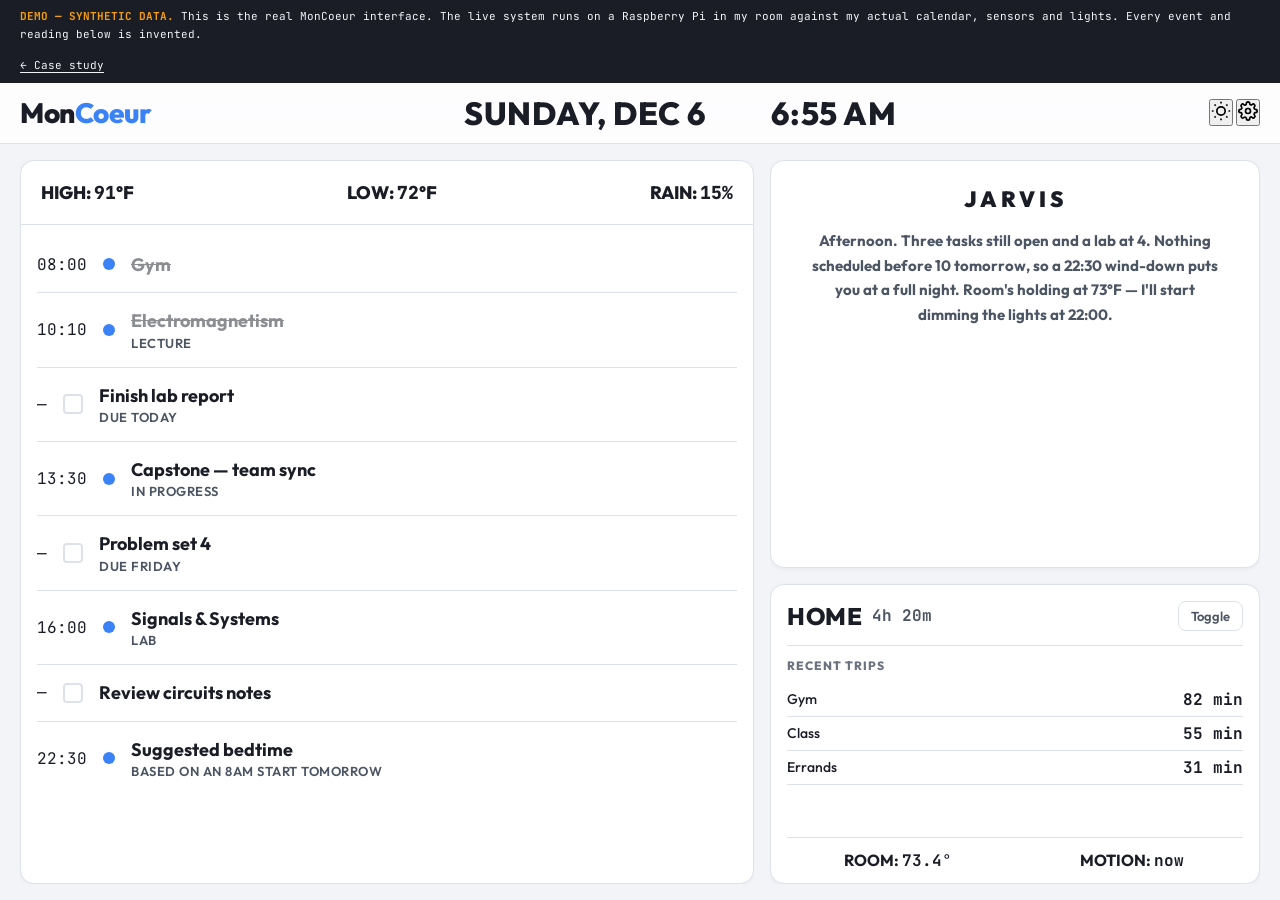
==== commit 68498c51: "Add files via upload" ====
--- a/demo/index.html
+++ b/demo/index.html
@@ -258,7 +258,7 @@
     .dot{width:4px;height:4px;border-radius:50%;}
     /* 1. Hide the mouse everywhere by default (for the clean dashboard look) */
     body {
-      cursor: none;
+      cursor: default;
     }
 
     /* 2. Reveal the standard mouse cursor when hovering over the top bar or inside the settings drawer */
@@ -420,7 +420,7 @@
     <section class="card" style="flex:1.2;display:flex;flex-direction:column;justify-content:flex-start;align-items:center;padding:24px 20px;">
       <h3 style="font-size:22px;font-weight:900;color:var(--tx);letter-spacing:4px;margin-bottom:16px;">JARVIS</h3>
       <div id="jarvis-output">
-        Afternoon. Three tasks still open and chapter at 4. Humidity's low and your evening is clear &mdash; good wash day. Room's holding at 73&deg;F; I'll start the bedtime dim around 22:30.
+        Afternoon. Three tasks still open and a lab at 4. Nothing scheduled before 10 tomorrow, so a 22:30 wind-down puts you at a full night. Room's holding at 73&deg;F &mdash; I'll start dimming the lights at 22:00.
       </div>
     </section>
 
@@ -437,8 +437,8 @@
           <div class="away-list-title">Recent trips</div>
           <div id="awTrips">
             <div class="away-trip"><span>Gym</span><span class="away-min mono">82 min</span></div>
-            <div class="away-trip"><span>Class &mdash; Boyd</span><span class="away-min mono">55 min</span></div>
-            <div class="away-trip"><span>Dining hall</span><span class="away-min mono">31 min</span></div>
+            <div class="away-trip"><span>Class</span><span class="away-min mono">55 min</span></div>
+            <div class="away-trip"><span>Errands</span><span class="away-min mono">31 min</span></div>
           </div>
         </div>
         <div style="display:grid;grid-template-columns:1fr 1fr;align-items:center;text-align:center;margin-top:auto;padding-top:12px;border-top:1px solid var(--br);color:var(--tx);font-size:16px;font-weight:700;column-gap:12px;">
@@ -455,14 +455,14 @@
 /* ── Demo data layer.  In the real build these come from GET /api/status,
    /api/todos, /api/hair-washes and the Google Calendar sync thread. ───── */
 const EVENTS = [
-  {t:'08:00', title:'Gym — push day',                 type:'ev', done:true},
-  {t:'10:10', title:'ELEE 4270 — Analog Electronics', sub:'Boyd 328', type:'ev', done:true},
-  {t:'',      title:'Finish sensors lab report',      sub:'Due today', type:'td'},
-  {t:'13:30', title:'Physics PLA session',            sub:'In progress', type:'ev'},
-  {t:'',      title:'Order INA333 samples',           sub:'Overdue',   type:'td'},
-  {t:'16:00', title:'Theta Tau — chapter meeting',    type:'ev'},
-  {t:'',      title:'Wash day',                       sub:'Low humidity, clear evening', type:'hw'},
-  {t:'22:30', title:'Suggested bedtime',              sub:'Based on tomorrow\'s 8am start', type:'ev'},
+  {t:'08:00', title:'Gym',                       type:'ev', done:true},
+  {t:'10:10', title:'Electromagnetism',          sub:'Lecture', type:'ev', done:true},
+  {t:'',      title:'Finish lab report',         sub:'Due today', type:'td'},
+  {t:'13:30', title:'Capstone — team sync',      sub:'In progress', type:'ev'},
+  {t:'',      title:'Problem set 4',             sub:'Due Friday', type:'td'},
+  {t:'16:00', title:'Signals & Systems',         sub:'Lab', type:'ev'},
+  {t:'',      title:'Review circuits notes',     type:'td'},
+  {t:'22:30', title:'Suggested bedtime',         sub:'Based on an 8am start tomorrow', type:'ev'},
 ];
 const DOT = {ev:'var(--dot-ev)', td:'var(--dot-td)', hw:'var(--dot-hw)', hd:'var(--dot-hd)'};
 
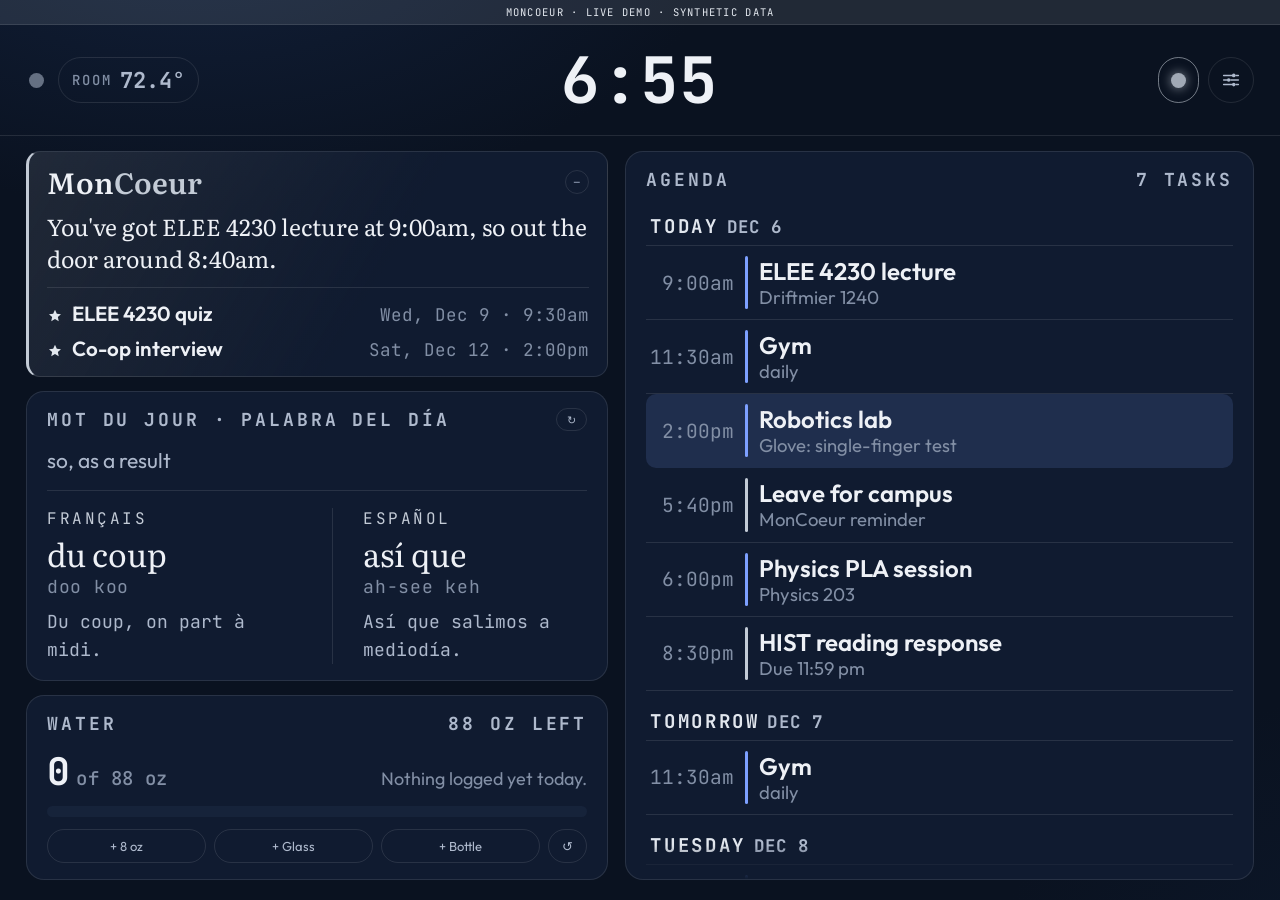
==== commit 7c7ed7d6: "Rebuild portfolio: MonCoeur rename, resume alignment, real photos, accessibility" ====
--- a/demo/index.html
+++ b/demo/index.html
@@ -1,601 +1,2253 @@
 <!DOCTYPE html>
-<html lang="en" data-theme="light">
+<html lang="en" data-theme="dark">
 <head>
 <meta charset="UTF-8">
-<title>MonCoeur — Live Demo (synthetic data)</title>
+<title>MonCoeur, live demo (synthetic data)</title>
 <meta name="viewport" content="width=device-width,initial-scale=1,viewport-fit=cover">
-<link href="https://fonts.googleapis.com/css2?family=Outfit:wght@400;500;600;700;800;900&family=JetBrains+Mono:wght@500;700&display=swap" rel="stylesheet">
+<!-- Add to Home Screen, from Safari. Without apple-mobile-web-app-capable it
+     installs as a bookmark that opens in Safari with the address bar still
+     there; with it, it launches standalone and looks like an app. The title is
+     what appears under the icon, so it is the product name and not the <title>,
+     which says "Live Demo (synthetic data)".
+     The icon is served from the Pi at /static/. On the portfolio demo that path
+     does not exist and Safari just falls back to a screenshot, which is fine —
+     nobody installs the demo. -->
+<meta name="apple-mobile-web-app-capable" content="yes">
+<meta name="apple-mobile-web-app-title" content="MonCoeur">
+<meta name="apple-mobile-web-app-status-bar-style" content="black-translucent">
+<meta name="theme-color" content="#0a1220">
+<link rel="apple-touch-icon" href="/static/moncoeur-180.png">
+<link rel="icon" type="image/png" sizes="512x512" href="/static/moncoeur-512.png">
+<link href="https://fonts.googleapis.com/css2?family=Outfit:wght@400;500;600;700;800&family=JetBrains+Mono:wght@500;700&family=Literata:opsz,wght@7..72,400;7..72,500;7..72,600&display=swap" rel="stylesheet">
 <style>
-
-    :root,[data-theme="light"]{
-      --bg:#f2f4f7;--card:#fff;--card2:#f8f9fb;--hover:#eef1f5;--inp:#fff;
-      --br:#dde2ea;--brF:#3b82f6;--tx:#1a1d26;--t2:#4b5563;
-      --tm:#6b7280;
-      --ac:#3b82f6;--acL:#dbeafe;--acD:#1d4ed8;
-      --dot-ev:#3b82f6;--dot-td:#f59e0b;--dot-hw:#8b5cf6;--dot-hd:#10b981;
-      --sh:0 1px 4px rgba(0,0,0,.05);--shH:0 4px 16px rgba(0,0,0,.08);
-      --r:14px;--rs:8px;
-      --topBg:rgba(255,255,255,.82);--topBlur:saturate(180%) blur(18px);
-      --f:'Outfit',sans-serif; --fm:'JetBrains Mono',monospace;
-    }
-    [data-theme="dark"]{
-      --bg:#0d0f14;--card:#161921;--card2:#1c1f2a;--hover:#22263a;--inp:#1c1f2a;
-      --br:#282d3e;--brF:#60a5fa;--tx:#f3f4f6;--t2:#9ca3af;--tm:#6b7280;
-      --ac:#60a5fa;--acL:#1a2e4a;--acD:#93bbfc;
-      --dot-ev:#60a5fa;--dot-td:#fbbf24;--dot-hw:#a78bfa;--dot-hd:#34d399;
-      --sh:0 1px 4px rgba(0,0,0,.2);--shH:0 4px 16px rgba(0,0,0,.35);
-      --topBg:rgba(13,15,20,.82);
-    }
-
-    *,*::before,*::after{box-sizing:border-box;margin:0;padding:0;}
-    body {
-    font-family: var(--f);
-    background: var(--bg);
-    color: var(--tx);
-    height: 100vh;
-    width: 100vw;
-    overflow: hidden; /* This stops the 'scroll form' */
-    display: flex;
-    flex-direction: column;
-    }
-    .mono{font-family:var(--fm);}
-
-    .moncoeur-top{
-      position:sticky;top:0;z-index:100;display:flex;align-items:center;justify-content:space-between;
-      padding:10px 20px;background:var(--topBg);backdrop-filter:var(--topBlur);-webkit-backdrop-filter:var(--topBlur);
-      border-bottom:1px solid var(--br);flex-shrink:0;gap:12px;
-    }
-    .brand{font-size:28px;font-weight:800;letter-spacing:-.5px;white-space:nowrap;text-transform:none;}
-    .brand-ac{color:var(--ac);}
-
-    .top-mid {
-        display: flex;
-        align-items: center;
-        justify-content: center;
-        gap: 64px;
-    }
-    .clock{
-      font-size:32px;
-      font-weight:800;
-      color:var(--tx);
-      letter-spacing:.5px;
-      font-family:var(--f);
-    }
-    .top-btn:hover{border-color:var(--ac);background:var(--hover);}
-
-    .grid-two {
-    flex: 1;
-    display: grid;
-    grid-template-columns: 6fr 4fr;
-    gap: 16px;
-    padding: 16px 20px;
-    height: calc(100vh - 60px); /* Adjust based on your header height */
-    overflow: hidden; /* Prevents the grid from expanding past the screen */
-    }
-    .col {
-    display: flex;
-    flex-direction: column;
-    gap: 16px;
-    height: 100%;
-    min-height: 0; /* Important for grid alignment */
-    overflow: hidden;
-    }
-    .side-col{min-width:0;}
-
-    .card{
-      background:var(--card);border:1px solid var(--br);border-radius:var(--r);
-      box-shadow:var(--sh);display:flex;flex-direction:column;min-height:0;
-    }
-    .card-h{
-      display:flex;align-items:center;justify-content:space-between;padding:12px 16px;
-      border-bottom:1px solid var(--br);flex-shrink:0;gap:8px;
-    }
-    .card-h h3{font-size:14px;font-weight:700;display:flex;align-items:center;gap:6px;}
-    .card-b{padding:12px 16px;overflow-y:auto;flex:1;scrollbar-width:none;}
-    .timeline-card{height:100%;}
-
-    .badge{font-size:12px;font-weight:700;padding:4px 10px;border-radius:16px;text-transform:uppercase;letter-spacing:.5px;}
-    .btn{padding:8px 14px;border-radius:var(--rs);border:none;background:var(--ac);color:#fff;font-family:var(--f);font-size:14px;font-weight:700;cursor:pointer;transition:.15s;}
-    .btn:hover{background:var(--acD);}
-    .btn-ghost{padding:6px 12px;border-radius:var(--rs);border:1px solid var(--br);background:transparent;color:var(--t2);font-size:13px;font-weight:600;font-family:var(--f);cursor:pointer;}
-    .btn-ghost:hover{border-color:var(--ac);color:var(--ac);}
-    .empty{color:var(--t2);font-size:16px;font-weight:600;text-align:center;padding:20px 0;}
-
-    .tl-body{padding-top:12px;padding-bottom:0;}
-    .tl-list{display:flex;flex-direction:column;}
-
-    .tl-item{display:flex;gap:16px;padding:16px 0;border-bottom:1px solid var(--br);position:relative; align-items:center;}
-    .tl-item:last-child{border:none;}
-    .tl-item:hover .tl-x{opacity:1;}
-
-    .tl-dot{width:12px;height:12px;border-radius:50%;flex-shrink:0;}
-    .tl-content{flex:1;display:flex;flex-direction:column;min-width:0;}
-    .tl-title{font-size:18px;font-weight:700;overflow:hidden;text-overflow:ellipsis;line-height:1.3;}
-    .tl-sub{font-size:13px;font-weight:600;color:var(--t2);text-transform:uppercase;letter-spacing:0.5px;margin-top:2px;}
-
-    .tl-x {
-          margin-left:auto; width:32px; height:32px; border-radius:6px; background:var(--card2);
-          border:1px solid var(--br);color:var(--tm);display:flex;align-items:center;justify-content:center;
-          cursor:pointer; opacity:0; transition:.15s;font-size:18px;font-weight:bold; flex-shrink:0;
-          position:relative; z-index:100;
-        }
-    .tl-x:hover{color:#ef4444;border-color:#ef4444;background:#fee2e2;}
-    .static-x{opacity:1;}
-
-    .tl-check{
-      width:20px;height:20px;border-radius:4px;border:2px solid var(--br);cursor:pointer;
-      display:flex;align-items:center;justify-content:center;color:transparent;transition:.15s;flex-shrink:0;
-    }
-    .tl-check:hover{border-color:var(--ac);}
-    .tl-item.done .tl-check{background:var(--dot-hd);border-color:var(--dot-hd);color:#fff;}
-    .tl-item.done .tl-title{text-decoration:line-through;opacity:.5;}
-
-    .today-footer{
-      display:flex;justify-content:space-between;padding:18px 24px;border-top:1px solid var(--br);
-      background:var(--card2);font-size:16px;font-weight:700;color:var(--t2);flex-shrink:0;
-      text-transform:uppercase;letter-spacing:.5px;
-    }
-
-    .wh{display:flex;align-items:center;gap:12px;margin-bottom:10px;}
-    .wb{font-size:32px;font-weight:700;line-height:1;letter-spacing:-1px;}
-    .wu{font-size:12px;color:var(--tm);}
-    .wm{display:grid;grid-template-columns:1fr 1fr;gap:4px 10px;flex:1;}
-    .wsl{font-size:9px;color:var(--tm);text-transform:uppercase;}
-    .wsv{font-size:12px;font-weight:600;}
-    .hourly{display:flex;gap:2px;overflow-x:auto;scrollbar-width:none;}
-    .hc{min-width:48px;text-align:center;padding:6px 4px;background:var(--card2);border-radius:6px;}
-    .ht{font-size:9px;color:var(--tm);}
-    .htp{font-size:12px;font-weight:600;display:block;}
-    .hb{width:16px;background:var(--ac);border-radius:2px;margin:2px auto;opacity:.4;}
-
-    .shi{display:flex;align-items:center;gap:8px;padding:6px 0;border-bottom:1px solid var(--br);}
-    .shn{font-size:12px;flex:1;min-width:0;}
-    .shqv{font-size:11px;color:var(--t2);}
-    .shi.shd{opacity:.5;text-decoration:line-through;}
-
-    .away-hero{
-      display:flex;
-      align-items:center;
-      justify-content:space-between;
-      margin-bottom:14px;
-      gap:10px;
-    }
-    .away-main{
-      display:flex;
-      align-items:center;
-      gap:10px;
-      flex-wrap:wrap;
-    }
-    .away-mode{
-      font-size:24px;
-      font-weight:800;
-      letter-spacing:.5px;
-      line-height:1;
-    }
-    .away-dur{
-      font-size:16px;
-      font-weight:700;
-      color:var(--t2);
-      margin-top:0;
-    }
-    .away-list-wrap{border-top:1px solid var(--br);padding-top:12px;}
-    .away-list-title{font-size:12px;text-transform:uppercase;color:var(--tm);font-weight:800;letter-spacing:1px;margin-bottom:10px;}
-    .away-trip{
-      display:flex;
-      align-items:center;
-      justify-content:flex-start;
-      gap:10px;
-      font-size:14px;
-      font-weight:500;
-      padding:6px 0;
-      border-bottom:1px solid var(--br);
-      color:var(--tx);
-    }
-    .away-min{margin-left:auto;color:var(--t2);font-weight:700;}
-
-    #jarvis-output {
-      font-size: 16px;
-      font-weight: 700;
-      color: var(--ac);
-      line-height: 1.5;
-      text-align: left;
-      width: 100%;
-    }
-    .away-trip .mono{font-size:16px;font-weight:700;color:var(--tx);}
-    .overlay{position:fixed;inset:0;z-index:200;background:rgba(0,0,0,.2);backdrop-filter:blur(2px);}
-    .drawer{
-      position:fixed;top:0;right:0;bottom:0;width:360px;max-width:92vw;background:var(--card);
-      border-left:1px solid var(--br);padding:18px;z-index:201;overflow-y:auto;
-      transform:translateX(100%);transition:transform .22s ease;
-    }
-    .drawer.open{transform:translateX(0);}
-    .dr-head{display:flex;justify-content:space-between;align-items:center;margin-bottom:16px;}
-    .dr-head h2{font-size:18px;font-weight:700;}
-    .dr-s{margin-bottom:18px;padding-bottom:16px;border-bottom:1px solid var(--br);}
-    .dr-s h3{font-size:13px;margin-bottom:10px;}
-    .dr-row{display:flex;justify-content:space-between;align-items:center;gap:8px;margin-bottom:8px;}
-    .dr-cal-title{font-size:12px;font-weight:700;color:var(--t2);margin-bottom:8px;}
-    .sr{display:flex;justify-content:space-between;align-items:center;font-size:12px;padding:4px 0;}
-
-    .vit-grid{display:grid;grid-template-columns:1fr 1fr;gap:8px;}
-    .vit{background:var(--card2);border:1px solid var(--br);border-radius:8px;padding:10px;}
-    .vit-k{display:block;font-size:9px;color:var(--tm);text-transform:uppercase;font-weight:700;margin-bottom:4px;}
-    .vit-v{display:block;font-size:12px;font-weight:600;}
-
-    .add-box{display:flex;flex-direction:column;gap:8px;}
-    .add-row{display:flex;gap:6px;}
-    .inp{padding:6px 8px;border-radius:6px;border:1px solid var(--br);background:var(--inp);color:var(--tx);font-family:var(--f);font-size:12px;outline:none;flex:1;}
-    .inp:focus{border-color:var(--brF);}
-    .tg-btn{padding:4px 8px;border-radius:6px;border:1px solid var(--br);background:var(--card);font-size:11px;font-weight:600;cursor:pointer;color:var(--tm);}
-    .tg-btn.act{background:var(--acL);color:var(--ac);border-color:var(--ac);}
-    .rep-days{display:flex;gap:2px;margin-top:4px;flex-wrap:wrap;}
-    .r-day{width:22px;height:22px;border-radius:4px;border:1px solid var(--br);background:var(--card);font-size:10px;display:flex;align-items:center;justify-content:center;cursor:pointer;}
-    .r-day.on{background:var(--ac);color:#fff;border-color:var(--ac);}
-
-    .room-g{display:grid;grid-template-columns:1fr 1fr;gap:6px;}
-    .room-c{background:var(--card2);border:1px solid var(--br);border-radius:6px;padding:8px;text-align:center;}
-    .room-v{font-size:16px;font-weight:700;display:block;}
-    .room-l{font-size:9px;color:var(--tm);text-transform:uppercase;}
-    .hwc{display:flex;align-items:center;justify-content:space-between;padding:8px;background:var(--card2);border:1px solid var(--br);border-radius:6px;margin-bottom:6px;}
-    .hwc.done{opacity:.5;}
-    .hw-x{cursor:pointer;color:var(--tm);font-weight:bold;padding:0 4px;}
-    .hw-x:hover{color:#ef4444;}
-
-    .cal-nav{display:flex;gap:4px;align-items:center;}
-    .nb{width:24px;height:24px;border-radius:6px;border:1px solid var(--br);background:var(--card2);cursor:pointer;display:flex;align-items:center;justify-content:center;}
-    .ns{padding:2px 8px;border-radius:6px;border:1px solid var(--br);background:var(--card2);font-size:10px;cursor:pointer;}
-    .cal-wd{display:grid;grid-template-columns:repeat(7,1fr);text-align:center;font-size:9px;font-weight:600;text-transform:uppercase;color:var(--tm);margin-bottom:4px;}
-    .cal-g{display:grid;grid-template-columns:repeat(7,1fr);gap:2px;}
-    .cc{aspect-ratio:1;border-radius:6px;display:flex;flex-direction:column;align-items:center;justify-content:center;gap:2px;cursor:pointer;}
-    .cc:hover{background:var(--hover);}
-    .cc.act{border:1px solid var(--ac);background:var(--acL);}
-    .cc.blank{cursor:default;}
-    .cc.blank:hover{background:transparent;}
-    .cn{font-size:12px;font-weight:500;}
-    .today{background:var(--ac);color:#fff;}
-    .today .cn{font-weight:700;}
-    .cd{display:flex;gap:2px;height:4px;}
-    .dot{width:4px;height:4px;border-radius:50%;}
-    /* 1. Hide the mouse everywhere by default (for the clean dashboard look) */
-    body {
-      cursor: default;
-    }
-
-    /* 2. Reveal the standard mouse cursor when hovering over the top bar or inside the settings drawer */
-    .moncoeur-top, .drawer {
-      cursor: default;
-    }
-
-    /* 3. Bring back the pointing "hand" cursor for buttons inside those allowed areas */
-    .moncoeur-top button, .drawer button, .drawer .vit, .drawer .cc, .drawer .r-day, .drawer .hw-x {
-      cursor: pointer;
-    }
-
-    /* 4. Show the typing cursor (and the blinking caret) so you can type in the add item boxes */
-    .drawer input, .drawer select {
-      cursor: text;
-      caret-color: auto;
-    }
-    @media(max-width:900px){
-      body{overflow:auto;}
-      .grid-two{display:flex;flex-direction:column;overflow:visible;padding-bottom:max(20px, env(safe-area-inset-bottom));}
-      .col{overflow:visible;height:auto;}
-      .card{min-height:auto;}
-      .card-b{overflow-y:visible;}
-      .drawer{width:100%;max-width:none;}
-      .top-mid{display:none;}
-    }
-  
-
-/* ── demo banner (not part of the real build) ─────────────────────── */
-.demo-banner{
-  display:flex;align-items:center;justify-content:space-between;gap:14px;flex-wrap:wrap;
-  padding:8px 20px;background:var(--tx);color:var(--bg);
-  font-family:var(--fm);font-size:11px;line-height:1.6;flex-shrink:0;
-}
-.demo-banner b{color:#f59e0b}
-.demo-banner a{color:inherit;text-decoration:underline;text-underline-offset:3px;white-space:nowrap}
-#jarvis-output{
-  font-size:15px;line-height:1.65;text-align:center;color:var(--t2);max-width:42ch;
-}
-body{height:100vh;overflow:hidden;display:flex;flex-direction:column}
-@media(max-width:900px){ body{height:auto;overflow:auto} }
-
+:root,[data-theme="dark"]{
+  --bg:#0a1220;--card:#101b30;--card2:#16233a;--hover:#1c2b46;
+  --br:rgba(255,255,255,.1);--tx:#eef1f6;--t2:#aeb9cc;--tm:#828fa5;
+  --accent:#c3cbd6;--accentL:rgba(195,203,214,.12);--accentD:#e2e7ee;
+  --blue:#7da0ff;--blueL:rgba(125,160,255,.14);
+  --alert:#e0796b;--alertL:rgba(224,121,107,.12);
+  --f:'Outfit',sans-serif;--fm:'JetBrains Mono',monospace;--fs:'Literata',Georgia,serif;
+}
+[data-theme="light"]{
+  --bg:#f4f2ec;--card:#fdfdfb;--card2:#f3f0e8;--hover:#ece8dc;
+  --br:#e0dbcd;--tx:#191c22;--t2:#4b5563;--tm:#686c77;
+  --accent:#7e8896;--accentL:#e8ebef;--accentD:#5a6472;
+  --blue:#3b6fd6;--blueL:#e3ebfb;
+  --alert:#c1503f;--alertL:#f6e3df;
+}
+*,*::before,*::after{box-sizing:border-box;margin:0;padding:0}
+html,body{height:100%}
+body{font-family:var(--f);color:var(--tx);background:
+ radial-gradient(900px 500px at 15% -10%,#12203a,transparent 60%),
+ radial-gradient(700px 500px at 110% 110%,rgba(16,32,58,.4),transparent 60%),var(--bg);}
+[data-theme="light"] body{background:var(--bg)}
+.mono{font-family:var(--fm)}
+button{font-family:var(--f);cursor:pointer}
+.hd{font-family:var(--fm);font-size:12.5px;font-weight:700;letter-spacing:.16em;text-transform:uppercase;color:var(--t2);margin-bottom:4px}
+.card{background:var(--card);border:1px solid var(--br);border-radius:16px;min-height:0;display:flex;flex-direction:column;overflow:hidden}
+.pad{padding:14px 16px}
+.demo-banner{font-family:var(--fm);font-size:10.5px;letter-spacing:.12em;text-transform:uppercase;background:var(--accentL);color:var(--accentD);text-align:center;padding:5px;border-bottom:1px solid var(--br)}
+
+.top{display:grid;grid-template-columns:1fr auto 1fr;align-items:center;gap:16px;padding:10px 20px;border-bottom:1px solid var(--br)}
+.top>:last-child{justify-self:end}
+.clockwrap{justify-self:center}
+.brand{font-family:var(--fs);font-size:22px;font-weight:600}
+.brand em{color:var(--accent);font-style:normal}
+.clockwrap{display:flex;align-items:baseline;gap:14px}
+#clock{font-family:var(--fm);font-size:34px;font-weight:700;letter-spacing:.02em}
+.tbtn{border:1px solid var(--br);background:transparent;color:var(--t2);border-radius:100px;padding:7px 14px;font-size:13px;transition:.2s}
+.tbtn:hover{border-color:var(--accent);color:var(--tx)}
+/* the bar mirrors the columns under it: controls sit over MonCoeur on the left,
+   the room reading sits over the agenda on the right */
+.topleft{display:flex;align-items:center;gap:9px}
+.topright{justify-self:end;display:flex;align-items:center;gap:9px}
+.tpill{height:38px;min-width:38px;border-radius:100px;border:1px solid var(--br);background:transparent;color:var(--t2);font-family:var(--fm);font-size:15px;font-weight:700;display:flex;align-items:center;justify-content:center;padding:0 13px;transition:.2s}
+/* 72° indoors next to a briefing about 84 outside needs saying which is which */
+.tpill i{font-style:normal;font-size:.63em;font-weight:500;letter-spacing:.14em;text-transform:uppercase;color:var(--tm);margin-right:8px}
+/* ── photo mode ────────────────────────────────────────────────────────────
+   Full bleed, no clock, no chrome. Two slides that cross-fade, so a photo is
+   never replaced by a gap.
+
+   The blurred copy behind is what stops a portrait photo sitting in black bars
+   on a landscape wall: same image, scaled to cover, blurred past recognition
+   and darkened, with the real one centred on top. */
+#photoLayer{position:fixed;inset:0;z-index:60;background:#000;
+  opacity:0;visibility:hidden;transition:opacity .45s ease,visibility 0s .45s}
+#photoLayer.on{opacity:1;visibility:visible;transition:opacity .45s ease}
+.pslide{position:absolute;inset:0;opacity:0;transition:opacity 1.5s ease}
+.pslide.show{opacity:1}
+/* the backdrop. A CSS blur this wide is a convolution over a full-screen
+   surface every composited frame, and it runs at the same time as the drift and
+   the cross-fade below it. On the Pi that is where the panel would stutter, so
+   when the Pi has Pillow the backdrop arrives already blurred and dimmed at
+   64px (/photo/<id>/blur) and .pre turns the filter off entirely. Without
+   Pillow there is no such variant and the browser does the work, correctly and
+   more slowly. */
+.pslide::before{content:'';position:absolute;inset:-8%;
+  background-image:var(--blur,var(--img));background-size:cover;
+  background-position:center;
+  filter:blur(38px) brightness(.42) saturate(.85);transform:scale(1.1)}
+#photoLayer.pre .pslide::before{filter:none}
+/* THE PHOTO ITSELF, or two of them.
+
+   Neither cover nor contain makes a phone photo look right on an 800x480 wall.
+   contain leaves a portrait shot at 360 of 800 pixels, marooned. cover fills the
+   glass by cropping a portrait down to a horizontal band, which takes the top of
+   someone's head off. Both are wrong, and no threshold between them is right.
+
+   So: portraits go up in PAIRS, side by side, each one whole. Two upright photos
+   fill a landscape screen exactly the way one of them cannot. A landscape photo
+   still goes up alone, filling the screen on its own.
+
+   Each photo is `contain` inside its own half or whole, so nothing is ever
+   stretched, squashed or cropped. That was the actual complaint: the picture no
+   longer looked like itself. */
+.pgrid{position:absolute;inset:0;display:flex;gap:10px;padding:10px;
+  align-items:stretch;justify-content:center}
+.pimg{flex:1 1 0;min-width:0;background-repeat:no-repeat;background-position:center;
+  background-size:contain;border-radius:4px;
+  transform:scale(1);transition:transform 30s linear}
+.pslide.show .pimg{transform:scale(1.03)}
+/* One landscape photo has no gutters to justify; it takes the whole glass. */
+.pgrid.solo{gap:0;padding:0}
+.pgrid.solo .pimg{border-radius:0}
+
+#photoLayer .pempty{position:absolute;inset:0;display:flex;align-items:center;
+  justify-content:center;color:var(--tm);font-family:var(--fm);font-size:13px;
+  letter-spacing:.1em;text-transform:uppercase}
+
+/* Presence is a symbol, not a control: no pill, no border, no word. It should
+   read the way a standby light on a stereo does — you only notice it when you
+   go looking. Same footprint as the lamp's bulb so the two read as a pair. */
+.pdot{width:15px;height:15px;border-radius:50%;flex:0 0 auto;margin:0 5px 0 3px;
+  background:color-mix(in srgb,var(--t2) 55%,transparent);transition:.4s}
+.pdot.away{background:color-mix(in srgb,var(--tm) 30%,transparent)}
+.lampbtn{cursor:pointer;padding:0 12px}
+.lampbtn .bulb{width:15px;height:15px;border-radius:50%;background:var(--br);transition:background .3s,box-shadow .3s}
+.lampbtn.on{border-color:color-mix(in srgb,var(--lamp) 50%,var(--br))}
+.lampbtn.on .bulb{background:var(--lamp);box-shadow:0 0 10px 2px color-mix(in srgb,var(--lamp) 50%,transparent)}
+.lampbtn:active{transform:scale(.94)}
+.gearbtn{width:38px;height:38px;border-radius:100px;border:1px solid var(--br);background:transparent;color:var(--t2);font-size:16px;line-height:1;display:flex;align-items:center;justify-content:center;transition:.2s}
+.gearbtn:hover{border-color:var(--accent);color:var(--tx);transform:rotate(45deg)}
+
+/* JARVIS sits at the top of the right column: tag above the line, not beside it,
+   so a long sentence doesn't get squeezed into a narrow gutter */
+.jband{border:1px solid var(--br);border-left:3px solid var(--accent);border-radius:14px;background:linear-gradient(120deg,var(--accentL),var(--card) 60%);padding:12px 15px;display:flex;flex-direction:column;gap:10px;min-height:0;transition:padding .2s}
+.jhead{display:flex;justify-content:space-between;align-items:center;margin-bottom:4px}
+/* a briefing reads as separate thoughts, not one run-on blob */
+/* Sits under the name rather than floating in the middle of the card. It used
+   to be five lines and centring filled the box; at two or three it left a hole. */
+#jarvis-output{flex:1;display:flex;flex-direction:column;justify-content:flex-start;gap:.55em;overflow:hidden}
+.jl{line-height:1.4}
+.jl.lead{color:var(--tx)}
+/* ★ the big stuff coming up — tests, quizzes, interviews — always in view */
+.jbullets{border-top:1px solid var(--br);padding-top:10px;display:flex;flex-direction:column;gap:7px;flex-shrink:0;margin-top:auto}
+.jb{display:flex;gap:9px;align-items:baseline;font-size:14px;color:var(--t2)}
+.jb .st{color:var(--accentD);flex-shrink:0}
+.jb b{color:var(--tx);font-weight:600}
+.jb .when{font-family:var(--fm);font-size:12px;color:var(--tm);margin-left:auto;flex-shrink:0}
+.jband.collapsed .jbullets,.jband.collapsed #jarvis-output{display:none}
+.jname{font-family:var(--fs);font-size:21px;font-weight:600;color:var(--tx);line-height:1}
+.jname em{color:var(--accent);font-style:normal}
+.jtoggle{grid-column:2;grid-row:1}
+#jarvis-output{grid-column:1/-1;font-family:var(--fs);font-size:15px;line-height:1.45}
+.jtoggle{flex-shrink:0;width:24px;height:24px;border-radius:100px;border:1px solid var(--br);background:transparent;color:var(--tm);font-size:14px;line-height:1;display:flex;align-items:center;justify-content:center;transition:.2s}
+.jtoggle:hover{border-color:var(--accent);color:var(--tx)}
+.jband.collapsed{padding-top:8px;padding-bottom:8px}
+.jband.collapsed #jarvis-output{display:none}
+
+/* MonCoeur reads first, so it takes the left column and the agenda sits right.
+   Order, not DOM order: the phone lays these out with its own order values. */
+.deck{display:grid;grid-template-columns:1fr 1.08fr;gap:14px;padding:14px 20px 18px;min-height:0}
+.main,.side{display:flex;flex-direction:column;gap:14px;min-height:0}
+.side{order:1}
+.main{order:2}
+
+/* unified agenda */
+#agenda{flex:1}
+#agList{overflow:auto;min-height:0;flex:1;margin-top:13px}
+.dayh{font-family:var(--fm);font-size:13px;font-weight:700;letter-spacing:.14em;text-transform:uppercase;color:var(--accentD);padding:15px 4px 5px;border-bottom:1px solid var(--br)}
+.dayh:first-child{padding-top:2px}
+.dayh:first-child{padding-top:2px}
+.dayh small{color:var(--t2);letter-spacing:.06em;margin-left:8px;font-size:.92em}
+/* tight rows: no checkbox column, the whole task row is the target.
+   Sub-line only takes space when there is one, which is most of the savings. */
+.row{display:grid;grid-template-columns:58px 3px 1fr;gap:11px;align-items:center;padding:8px 4px;border-bottom:1px solid var(--br)}
+.row.task{cursor:pointer}
+.row .t{font-family:var(--fm);font-size:12.5px;color:var(--tm);text-align:right}
+.row .rail{height:100%;min-height:20px;border-radius:2px;background:var(--blue)}
+.row.task .rail{background:var(--accent)}
+.row.now-ev{background:var(--blueL);border-radius:10px;border-bottom-color:transparent}
+
+.row .n{font-size:15.5px;font-weight:600;line-height:1.25}
+.row .n .imp{color:var(--accentD);margin-right:4px}
+.row .s{font-size:12px;color:var(--tm);line-height:1.25}
+
+
+/* settings drawer */
+#ovl{position:fixed;inset:0;background:rgba(4,8,16,.55);backdrop-filter:blur(2px);z-index:90;display:none}
+#drawer{position:fixed;top:0;right:-380px;width:min(380px,92vw);height:100%;background:var(--card);border-left:1px solid var(--br);z-index:95;transition:right .3s cubic-bezier(.2,.7,.2,1);display:flex;flex-direction:column;overflow:auto;
+  /* The page sets viewport-fit=cover, so on an iPhone the top of the viewport is
+     UNDER the status bar and the Dynamic Island. A flat 18px put Settings and the
+     Close button up there, where iOS owns the pixels and the tap. The insets are
+     0 on everything without a notch, so this costs the wall and the laptop
+     nothing. Bottom too, for the home indicator. */
+  padding:calc(18px + env(safe-area-inset-top)) calc(18px + env(safe-area-inset-right))
+          calc(18px + env(safe-area-inset-bottom)) 18px}
+#drawer.open{right:0}
+#ovl.open{display:block}
+/* Sections, so the drawer reads as a list of things rather than one long
+   column of controls. A rule above each heading does the separating; the
+   heading itself stays small and quiet. */
+#drawer .drawtop{display:flex;justify-content:space-between;align-items:center;
+  padding-bottom:16px;border-bottom:1px solid var(--br)}
+#drawer .sec{padding:18px 0 4px;border-top:1px solid var(--br)}
+#drawer .sec:first-of-type{border-top:0;padding-top:16px}
+#drawer .sech{display:flex;align-items:baseline;justify-content:space-between;
+  font-family:var(--fm);font-size:11px;font-weight:700;letter-spacing:.18em;
+  text-transform:uppercase;color:var(--accent);margin-bottom:4px}
+#drawer .subh{font-size:12px;color:var(--tm);line-height:1.45;margin-bottom:11px}
+/* Explanation. Lowercase, because it is a sentence and not a readout. */
+#drawer .hint{font-size:11.5px;color:var(--tm);line-height:1.5;margin:8px 0 2px}
+#drawer .sec .rowset{margin-bottom:2px}
+/* The panel talking back: dynamic status only, written by JS. It used to carry
+   static prose as well, which is why the drawer read as though everything in it
+   were shouting. Empty is the resting state and collapses to nothing, so a
+   section is only as tall as it needs to be. */
+#drawer .note{font-family:var(--fm);font-size:10px;line-height:1.5;color:var(--accent);
+  letter-spacing:.06em;margin:7px 0 2px;min-height:0}
+#drawer .note:empty{display:none;margin:0}
+#drawer h4{font-family:var(--fm);font-size:10.5px;letter-spacing:.16em;text-transform:uppercase;color:var(--tm);margin:18px 0 8px}
+#drawer .rowset{display:flex;gap:8px;margin-bottom:8px}
+#drawer input,#drawer select{padding:8px 10px;border-radius:9px;border:1px solid var(--br);background:var(--card2);color:var(--tx);font-family:var(--f);font-size:13.5px}
+#drawer input:focus{border-color:var(--accent)}
+/* One row of ten. It used to wrap 9 + 1 and orphan Pink on a line of its own,
+   which read as a bug; a two-row grid fixed that and looked like a colour
+   picker rather than a strip of presets. Sized so ten fit the drawer width. */
+.swatches{display:flex;gap:7px;flex-wrap:nowrap}
+.sw{flex:0 0 auto}
+.sw{width:24px;height:24px;border-radius:50%;border:2px solid transparent;cursor:pointer;transition:.15s}
+.sw:hover{transform:scale(1.12)}
+.sw.sel{border-color:var(--tx);box-shadow:0 0 0 2px var(--card)}
+#drawer input[type=range]{accent-color:var(--accent);background:transparent;border:none}
+.chiplist{display:flex;flex-wrap:wrap;gap:7px}
+.chip.on{border-color:var(--accent);color:var(--tx)}
+.chip{font-size:13px;background:var(--card2);border:1px solid var(--br);border-radius:100px;padding:5px 12px;color:var(--t2);cursor:pointer}
+.chip:hover{border-color:#c46;color:#e88}
+.replist .cd{margin-bottom:7px;cursor:pointer}
+.replist .cd:hover{border-color:#c46}
+
+/* word of the day: one sense, shown in both languages side by side.
+   The two columns are also what keeps the card from leaving dead space on the right. */
+#motcard .sense{font-size:14.5px;color:var(--t2);margin-top:12px}
+#motcard .pair{display:grid;grid-template-columns:1fr 1fr;gap:clamp(16px,2.4vw,30px);margin-top:17px;padding-top:17px;border-top:1px solid var(--br)}
+#motcard .lang{min-width:0}
+/* a rule between the two languages, so they read as a pair rather than a run-on */
+#motcard .lang+.lang{border-left:1px solid var(--br);padding-left:clamp(16px,2.4vw,30px)}
+#motcard .lang .tag{font-family:var(--fm);font-size:10px;letter-spacing:.16em;text-transform:uppercase;color:var(--accent)}
+#motcard .w{font-family:var(--fs);font-size:24px;margin-top:6px;line-height:1.15}
+#motcard .p{font-family:var(--fm);font-size:12px;color:var(--tm);margin-top:3px;letter-spacing:.04em}
+#motcard .ex{font-family:var(--fm);font-size:12px;color:var(--t2);margin-top:10px;line-height:1.55}
+
+/* water: logging happens on the phone, so on the wall this card only reports.
+   Ticks on the rail are one glass each — a glance gives you a count, not a
+   percentage. Buttons are phone-side; the wall shows, the phone edits. */
+#water{flex:0 0 auto}
+#water .wrow{display:flex;align-items:baseline;justify-content:space-between;gap:12px;margin-top:13px}
+#water .wnum{font-family:var(--fm);font-size:27px;font-weight:700;letter-spacing:.01em;line-height:1}
+#water .wnum u{font-style:normal;text-decoration:none;font-size:13px;font-weight:500;color:var(--tm);margin-left:6px}
+#water .wsub{font-size:12.5px;color:var(--tm);text-align:right;line-height:1.3}
+/* Two layers, nothing else: solid is what he's drunk, the ghost behind it is where
+   even drinking would have him by now. Solid past ghost = ahead. Ghost showing
+   past solid = that gap is the shortfall. */
+#water .wtrack{position:relative;height:9px;border-radius:99px;background:var(--card2);overflow:hidden;margin-top:16px;min-width:0}
+#water .wtrack span{position:absolute;left:0;top:0;bottom:0;border-radius:99px;background:var(--accent);transition:width .45s ease}
+/* The pace marker on the bar is also called "ghost" and is nothing to do with
+   the add rows that were just removed. It is the faint layer showing where
+   even drinking would have you by now. */
+#water .ghost{opacity:.24}
+/* the light track is close to the ghost's tone, so it needs more to read */
+[data-theme="light"] #water .ghost{opacity:.36}
+#water .fill{opacity:1}
+#water .wacts{display:flex;gap:8px;margin-top:12px}
+#water .wacts .tbtn{flex:1;padding:8px 10px}
+#water .wacts .tbtn.undo{flex:0 0 auto;padding:8px 13px}
+
+/* room: only the two things worth a permanent slot — how warm it is, and the light */
+
+
+/* HORIZONTAL room display: one screen */
+@media (min-aspect-ratio:5/4){
+  body{overflow:hidden;display:flex;flex-direction:column}
+  .deck{flex:1}
+}
+/* VERTICAL phone: top bar, then JARVIS (minimizable), then the schedule does most of the work */
+@media (max-aspect-ratio:5/4){
+  body{overflow:auto;padding-bottom:calc(20px + env(safe-area-inset-bottom,0px))}
+  /* Installed to the home screen the page runs full-bleed under the status bar,
+     so the top bar has to hold its own clear of the notch. Zero everywhere else,
+     including the wall, where the kiosk has no insets at all. */
+  .top{padding-top:calc(10px + env(safe-area-inset-top,0px))}
+  .deck{display:flex;flex-direction:column;gap:14px;height:auto;padding:14px 16px 20px}
+  .main,.side{display:contents}
+  #clock{font-size:26px}
+  .brand{font-size:19px}
+  .jband{padding:11px 14px}
+  #jarvis-output{font-size:15.5px}
+  /* the bar is tight at 375px: the room label and the date are wall aids, and the
+     agenda's day headers already carry the date on the phone */
+  .tpill i{display:none}
+  /* Water before the agenda on the phone. It used to sit fourth, which put the
+     buttons at y=999 under an 814px agenda on an 844px screen: logging a Bottle
+     meant scrolling past the whole week, and Bottle is the one serving with no
+     Flic gesture. The phone exists to log and edit; the agenda is what the wall
+     is for. */
+  #jband{order:1}
+  #water{order:2}
+  #agenda{order:3}
+  #motcard{order:4}
+}
+/* "show nothing if it failed" — when the collector has gone quiet the room
+   numbers are stale, so they are removed rather than shown with confidence.
+   Water and the agenda have their own stores and stay put.
+   The lamp button is a CONTROL, not a reading: hiding it because a temperature
+   sensor went quiet takes away the light switch for no reason. */
+[data-stale="1"] .tpill:not(.lampbtn){visibility:hidden}
+/* Presence is NOT blanked with them: it comes from presence_ble.py, a separate
+   process on a separate radio. The collector going quiet says nothing about
+   whether the Bluetooth scan can still see his phone. */
+[data-stale="1"] .jl.wx{display:none}
+/* one quiet line: something it noticed that he wouldn't have */
+.jnote{border-top:1px solid var(--br);margin-top:10px;padding-top:9px;
+  font-family:var(--fs);font-size:13.5px;color:var(--tm);line-height:1.45}
+.jband.collapsed .jnote{display:none}
+#hwform .rowset{margin-top:6px}
+#hwform input,#hwform select{min-width:0}
+::selection{background:var(--accent);color:#0a1220}
+/* visible keyboard focus (was missing / removed on inputs) — WCAG 2.4.7 */
+:focus-visible{outline:2px solid var(--accent);outline-offset:2px;border-radius:6px}
+::-webkit-scrollbar{width:8px}::-webkit-scrollbar-thumb{background:var(--br);border-radius:8px}
+
+/* landscape wall-display proportions: read from across the room, so the clock
+   anchors the bar and the cards get print-sized margins instead of phone ones */
+@media (min-aspect-ratio:5/4){
+  .top{padding:13px 26px}
+  #clock{font-size:64px}
+  .deck{gap:17px;padding:15px 26px 20px}
+  .card{border-radius:18px}
+  .pad{padding:16px 20px}
+  .tpill{height:46px;font-size:22px}
+  .gearbtn{width:46px;height:46px;font-size:22px}
+  #jarvis-output{font-size:23px}
+  .jband{padding:15px 18px}
+  .jname{font-size:29px}
+  .jb{font-size:20.5px}
+  .jb .when{font-size:17.5px}
+  .jbullets{gap:9px;padding-top:12px}
+  .jnote{font-size:19px}
+
+  /* loud agenda: this is the thing the display exists for.
+     Everything in this block went up 4px on 2026-08-14 — readable up close is
+     not the same as readable from the bed, which is where it is actually read
+     from. Row padding stayed put: the type grew into the space it had. */
+  /* The time column is fixed, so it has to grow with the type or "11:00am"
+     runs into the event's rail. Seven mono characters at this size. */
+  .row{padding:10px 4px;grid-template-columns:84px 3px 1fr}
+  .row .n{font-size:24px}
+  .row .s{font-size:18.5px}
+  .row .t{font-size:19.5px}
+  .dayh{font-size:19px;padding:18px 4px 6px}
+  .hd{font-size:18px}
+  /* The water buttons stay in landscape generally — landscape is also a laptop
+     and a phone turned sideways, and hiding them there left no way to log a
+     drink at all. They come off only on the panel itself, further down. */
+    /* the list runs past the bottom of the screen; fade the last row out instead of
+     slicing it in half, so the wall reads as "more below" rather than broken */
+  #agList{-webkit-mask-image:linear-gradient(#000 calc(100% - 34px),transparent);
+          mask-image:linear-gradient(#000 calc(100% - 34px),transparent)}
+  #water .wnum{font-size:38px}
+  #water .wnum u{font-size:19px}
+  #water .wsub{font-size:18px}
+  #water .wtrack{height:11px}
+  /* JARVIS takes the slack in the column; the word card stays exactly content-sized */
+  .jband{flex:1;overflow:hidden}   /* clip inside the card, never over the one below */
+  #motcard{flex:0 0 auto}
+  #motcard .sense{font-size:21px}
+  #motcard .w{font-size:32px}
+  #motcard .p{font-size:18px}
+  #motcard .ex{font-size:18px}
+  #motcard .lang .tag{font-size:16px}
+}
+
+/* Big walls (a 1080p TV, which is what the Pi will most likely drive). The base
+   wall sizes are laptop-sized there: readable up close, small from the doorway.
+   One notch up, same layout. */
+@media (min-aspect-ratio:5/4) and (min-height:1000px){
+  .top{padding:16px 32px}
+  #clock{font-size:76px}
+  .tpill{height:54px;font-size:25px}
+  .gearbtn{width:54px;height:54px;font-size:25px}
+  .deck{gap:20px;padding:18px 32px 24px}
+  .pad{padding:19px 24px}
+  .card{border-radius:20px}
+
+  .jband{padding:19px 23px;gap:12px}
+  .jname{font-size:34px}
+  #jarvis-output{font-size:27px}
+  .jbullets{gap:11px;padding-top:14px}
+  .jb{font-size:23.5px}
+  .jb .when{font-size:19px}
+
+  .row{padding:12px 5px;grid-template-columns:94px 3px 1fr}
+  .row .n{font-size:28px}
+  .row .s{font-size:21px}
+  .row .t{font-size:22px}
+  .dayh{font-size:22px;padding:22px 5px 7px}
+  .hd{font-size:20px}
+
+  #water .wnum{font-size:46px}
+  #water .wnum u{font-size:22px}
+  #water .wsub{font-size:20.5px}
+  #water .wtrack{height:14px;margin-top:16px}
+  #motcard .sense{font-size:24px}
+  #motcard .w{font-size:38px}
+  #motcard .p{font-size:20px}
+  #motcard .ex{font-size:20.5px}
+  #motcard .lang .tag{font-size:18px}
+}
+
+/* Below this the left column can't hold three cards: the word card wins the space
+   and the briefing gets squeezed to nothing. A wall exists to show the briefing and
+   the agenda, so the word is what goes. Zack's panel is well above this. */
+@media (min-aspect-ratio:5/4) and (max-height:680px){
+  #motcard{display:none}
+}
+
+/* ── the panel itself, and only it ───────────────────────────────────────────
+   The 800x480 LCD in Zack's room has no touchscreen, so a button on it is a
+   control nothing can reach. Everything else in landscape — a laptop, a phone
+   held sideways — can press one, and hiding them everywhere in landscape is
+   what left him with no way to log water at all.
+
+   Two tests, because either alone is wrong. `pointer:none` is the honest one:
+   no pointing device of any kind, which is exactly the kiosk. But a mouse left
+   plugged into the Pi would defeat it, so the size test backs it up — 800x480
+   matches, a laptop (1280x800) does not, and a phone in landscape is wider than
+   820 on anything current. */
+/* THE RELIABLE ONE. Both tests below infer "this is the wall" from what the
+   browser reports, and on Zack's actual panel both were wrong: the cursor stayed
+   and the water buttons stayed. `pointer:none` is defeated by anything X counts
+   as a pointing device, and the size test only matches if the panel really
+   reports 800x480 in CSS pixels, which his evidently does not.
+   So the kiosk says so itself. start_jarvis.sh and the watchdog both launch
+   Chromium at /?wall=1, the script below stamps html.is-wall, and that cannot be
+   defeated by a resolution or a stray mouse. */
+html.is-wall #water .wacts{display:none}
+html.is-wall,html.is-wall body,html.is-wall *{cursor:none}
+/* The two inferences stay as a fallback, for a panel reached without the flag. */
+@media (pointer:none){
+  #water .wacts{display:none}
+  /* No pointing device means the arrow X parks on the screen is just a mark on
+     the wall. Nothing can move it and nothing can click, so it is litter. */
+  html,body,*{cursor:none}
+}
+@media (min-aspect-ratio:5/4) and (max-width:820px) and (max-height:520px){
+  #water .wacts{display:none}
+  html,body,*{cursor:none}
+}
+
+/* Short walls (a 720p panel, a laptop screen). The full-size type doesn't fit the
+   left column there: the briefing runs past the card and the ★ bullets end up
+   hidden behind the water card. Same layout, one notch down, so everything that
+   matters is still on the glass. */
+@media (min-aspect-ratio:5/4) and (max-height:830px){
+  .top{padding:9px 22px}
+  #clock{font-size:50px}
+  .tpill{height:40px;font-size:20px}
+  .gearbtn{width:40px;height:40px;font-size:20px}
+  .deck{gap:12px;padding:12px 22px 15px}
+  .pad{padding:12px 16px}
+
+  .jband{padding:12px 15px;gap:8px}
+  .jname{font-size:25px}
+  #jarvis-output{font-size:20px}
+  .jbullets{gap:6px;padding-top:9px}
+  .jb{font-size:18.5px}
+  .jb .when{font-size:16.5px}
+
+  .row{padding:5px 4px;grid-template-columns:76px 3px 1fr}
+  .row .n{font-size:21px}
+  .row .s{font-size:17px}
+  .row .t{font-size:17.5px}
+  .dayh{font-size:17.5px;padding:9px 4px 4px}
+  .hd{font-size:16.5px}
+
+  #water .wnum{font-size:31px}
+  #water .wnum u{font-size:17px}
+  #water .wsub{font-size:16.5px}
+  #water .wtrack{height:9px;margin-top:11px}
+  #motcard .sense{font-size:18.5px;margin-top:7px}
+  #motcard .pair{margin-top:11px;padding-top:11px}
+  #motcard .w{font-size:27px}
+  #motcard .p{font-size:16.5px}
+  #motcard .ex{font-size:16.5px;margin-top:8px}
+  #motcard .lang .tag{font-size:15px}
+}
+
+/* ── drawn, not typed ────────────────────────────────────────────────────
+   These were the characters U+2699 GEAR and U+2605 BLACK STAR. This file used
+   to note that they are "text-default codepoints that render in the UI font,
+   not as colour emoji". That is true in the Pi's Chromium and FALSE on iOS,
+   where U+2699 comes back as a full colour emoji. Zack asked for no emoji
+   anywhere, so they are paths now and look the same on every screen. */
+.ico{width:1em;height:1em;display:inline-block;vertical-align:-0.125em}
+.st .ico.star,.imp .ico.star{width:.78em;height:.78em}
 </style>
 </head>
 <body>
-
-<div class="demo-banner">
-  <span><b>DEMO — SYNTHETIC DATA.</b> This is the real MonCoeur interface. The live system runs on a Raspberry&nbsp;Pi in my room against my actual calendar, sensors and lights. Every event and reading below is invented.</span>
-  <a href="../projects/jarvis.html">← Case study</a>
+<div class="demo-banner" id="demoBanner">MonCoeur · live demo · synthetic data</div>
+<div class="top">
+  <div class="topleft">
+    <span class="pdot" id="presDot" title="Presence, from your phone's Bluetooth"></span>
+    <span class="tpill" id="tempPill"><i>room</i>72.4°</span>
+  </div>
+  <div class="clockwrap"><span id="clock">7:42</span></div>
+  <div class="topright">
+    <button class="tpill lampbtn on" id="lightsTile" aria-pressed="true" aria-label="Lights"><span class="bulb"></span></button>
+    <button class="gearbtn" id="setBtn" aria-label="Settings"><svg class="ico" viewBox="0 0 24 24" aria-hidden="true" focusable="false"><g fill="none" stroke="currentColor" stroke-width="1.7" stroke-linecap="round"><path d="M4 7h9M17.5 7H20M4 12h3.5M12 12h8M4 17h9M17.5 17H20"/></g><g fill="currentColor"><circle cx="15" cy="7" r="2"/><circle cx="9.5" cy="12" r="2"/><circle cx="15" cy="17" r="2"/></g></svg></button>
+  </div>
 </div>
 
-<header class="top moncoeur-top">
-  <span class="brand">Mon<span class="brand-ac">Coeur</span></span>
-  <div class="top-mid">
-    <span class="clock mono" id="tlDateLabel" style="text-transform:uppercase;">--</span>
-    <span class="clock mono" id="clock">--:--</span>
+<div class="deck" role="main">
+  <div class="main">
+    <div class="card" id="agenda">
+      <div class="hd pad" style="display:flex;justify-content:space-between;padding-bottom:0"><span>Agenda</span><span class="mono" id="agCount"></span></div>
+      <div id="agList" class="pad" style="padding-top:4px"></div>
+    </div>
   </div>
-  <div class="top-r">
-    <button class="top-btn" id="themeBtn" title="Toggle theme">
-      <svg id="icSun" width="20" height="20" viewBox="0 0 24 24" fill="none" stroke="currentColor" stroke-width="2">
-        <circle cx="12" cy="12" r="5"/>
-        <path d="M12 1v2M12 21v2M4.22 4.22l1.42 1.42M18.36 18.36l1.42 1.42M1 12h2M21 12h2M4.22 19.78l1.42-1.42M18.36 5.64l1.42-1.42"/>
-      </svg>
-      <svg id="icMoon" width="20" height="20" viewBox="0 0 24 24" fill="none" stroke="currentColor" stroke-width="2" style="display:none">
-        <path d="M21 12.79A9 9 0 1111.21 3a7 7 0 009.79 9.79z"/>
-      </svg>
-    </button>
-    <button class="top-btn" onclick="toggleDrawer()" title="Settings">
-      <svg width="20" height="20" viewBox="0 0 24 24" fill="none" stroke="currentColor" stroke-width="2">
-        <circle cx="12" cy="12" r="3"/>
-        <path d="M19.4 15a1.65 1.65 0 00.33 1.82l.06.06a2 2 0 01-2.83 2.83l-.06-.06a1.65 1.65 0 00-1.82-.33 1.65 1.65 0 00-1 1.51V21a2 2 0 01-4 0v-.09A1.65 1.65 0 009 19.4a1.65 1.65 0 00-1.82.33l-.06.06a2 2 0 01-2.83-2.83l.06-.06A1.65 1.65 0 004.68 15a1.65 1.65 0 00-1.51-1H3a2 2 0 010-4h.09A1.65 1.65 0 004.6 9a1.65 1.65 0 00-.33-1.82l-.06-.06a2 2 0 012.83-2.83l.06.06A1.65 1.65 0 009 4.68a1.65 1.65 0 001-1.51V3a2 2 0 014 0v.09a1.65 1.65 0 001 1.51 1.65 1.65 0 001.82-.33l.06-.06a2 2 0 012.83 2.83l-.06.06A1.65 1.65 0 0019.4 9a1.65 1.65 0 001.51 1H21a2 2 0 010 4h-.09a1.65 1.65 0 00-1.51 1z"/>
-      </svg>
-    </button>
+
+  <div class="side">
+    <div class="jband" id="jband">
+      <div class="jhead"><span class="jname">Mon<em>Coeur</em></span><button class="jtoggle" id="jToggle" aria-label="Minimize message">&minus;</button></div>
+      <div id="jarvis-output"></div>
+      <div class="jbullets" id="jarvis-bullets"></div>
+      <div class="jnote" id="jarvis-note" hidden></div>
+    </div>
+    <div class="card pad" id="motcard">
+      <div class="hd" style="display:flex;justify-content:space-between"><span>Mot du jour · Palabra del día</span><button class="tbtn" id="motBtn" aria-label="New word" style="padding:3px 10px;font-size:11px">↻</button></div>
+      <div class="sense" id="motSense"></div>
+      <div class="pair">
+        <div class="lang">
+          <div class="tag">Français</div>
+          <div class="w" id="frW"></div>
+          <div class="p" id="frP"></div>
+          <div class="ex" id="frE"></div>
+        </div>
+        <div class="lang">
+          <div class="tag">Español</div>
+          <div class="w" id="esW"></div>
+          <div class="p" id="esP"></div>
+          <div class="ex" id="esE"></div>
+        </div>
+      </div>
+    </div>
+    <div class="card pad" id="water">
+      <div class="hd" style="display:flex;justify-content:space-between"><span>Water</span><span class="mono" id="wLeft"></span></div>
+      <div class="wrow">
+        <span class="wnum" id="wNum">0<u>of 96 oz</u></span>
+        <span class="wsub" id="wSub"></span>
+      </div>
+      <div class="wtrack" id="wTrack" role="progressbar" aria-valuemin="0" aria-valuemax="96" aria-valuenow="0">
+        <span class="ghost" id="wPace"></span><span class="fill" id="wFill"></span>
+      </div>
+      <div class="wacts">
+        <button class="tbtn" id="wSmall">+ 8 oz</button>
+        <button class="tbtn" id="wGlass">+ Glass</button>
+        <button class="tbtn" id="wBottle">+ Bottle</button>
+        <button class="tbtn undo" id="wUndo" aria-label="Undo last entry">↺</button>
+      </div>
+    </div>
   </div>
-</header>
-
-<div class="overlay" id="overlay" style="display:none" onclick="toggleDrawer()"></div>
-
-<aside class="drawer" id="drawer">
-  <div class="dr-head">
-    <h2>Settings</h2>
-    <button class="btn-ghost" onclick="toggleDrawer()">Close</button>
+</div>
+
+
+<!-- Photo mode. A layer over the dashboard rather than a separate page, so the
+     wall never goes blank between the two and the Flic's hold is instant. -->
+<div id="photoLayer" aria-hidden="true">
+  <div class="pslide" data-i="0"><div class="pgrid"></div></div>
+  <div class="pslide" data-i="1"><div class="pgrid"></div></div>
+</div>
+
+<div id="ovl"></div>
+<div id="drawer">
+  <div class="drawtop">
+    <span class="brand" style="font-size:18px">Settings</span>
+    <span style="display:flex;gap:8px">
+      <button class="tbtn" id="themeBtn2" title="Toggle dark and light">Theme</button>
+      <button class="tbtn" id="setClose">Close</button>
+    </span>
   </div>
 
-  <section class="dr-s">
-    <h3>Vitals</h3>
-    <div class="vit-grid">
-      <div class="vit"><span class="vit-k">Room Temp</span><span class="vit-v mono" id="setTemp">73.4&deg;F</span></div>
-      <div class="vit"><span class="vit-k">Humidity</span><span class="vit-v mono" id="setHum">46%</span></div>
-      <div class="vit" onclick="toggleLights()" style="cursor:pointer;border-color:var(--brF);">
-        <span class="vit-k">Lights</span><span class="vit-v" id="setLight">On</span>
+  <!-- Homework is first because it is the reason the drawer gets opened. Adding
+       an assignment was six sections down, past appearance and lights, which is
+       a long way to scroll on a phone to type one line. Everything below here is
+       set once and forgotten; this is the part used weekly. -->
+  <section class="sec">
+    <div class="sech"><span>Homework</span></div>
+    <div class="chiplist" id="hwCourseChips"></div>
+    <div class="rowset"><input id="hwName" placeholder="What's due…" style="flex:1"></div>
+    <div class="rowset">
+      <input id="hwCourse" placeholder="Course" list="hwCourses" style="flex:1">
+      <datalist id="hwCourses"></datalist>
+      <select id="hwType">
+        <option value="assignment">Assignment</option>
+        <option value="homework">Homework</option>
+        <option value="quiz">Quiz</option>
+        <option value="exam">Exam</option>
+        <option value="project">Project</option>
+      </select>
+    </div>
+    <div class="rowset"><input id="hwDue" type="date" style="flex:1"><button class="tbtn" id="hwAdd">Add</button></div>
+    <div class="note" id="hwHint"></div>
+  </section>
+
+  <!-- Water lives here as well as on the card. The card's buttons are portrait
+       only, which is right for the wall — it has no touchscreen — but it also
+       meant a laptop in landscape got the wall layout and had no way at all to
+       log a drink. The drawer is the one surface that exists in every mode. -->
+  <section class="sec">
+    <div class="sech"><span>Water</span><span class="mono" id="wDrawTot">·</span></div>
+    <div class="rowset">
+      <button class="tbtn" id="wSmall2">+ 8 oz</button>
+      <button class="tbtn" id="wGlass2">+ Glass</button>
+      <button class="tbtn" id="wBottle2">+ Bottle</button>
+      <button class="tbtn undo" id="wUndo2" aria-label="Undo last entry">↺</button>
+    </div>
+    <div class="note" id="wDrawHint"></div>
+  </section>
+
+  <section class="sec">
+    <div class="sech"><span>Lights</span></div>
+    <div class="rowset" style="align-items:center">
+      <input type="range" id="briRange" min="5" max="100" value="72" style="flex:1;padding:0">
+      <span class="mono" id="briVal" style="font-size:12px;color:var(--t2);min-width:42px;text-align:right">72%</span>
+    </div>
+    <div class="swatches" id="swatches"></div>
+  </section>
+
+  <section class="sec">
+    <div class="sech"><span>Repeating</span></div>
+    <div class="rowset">
+      <input id="repName" placeholder="Name…" style="flex:1">
+      <select id="repKind"><option value="task">Task</option><option value="ev">Event</option></select>
+    </div>
+    <div class="rowset">
+      <select id="repFreq"><option value="daily">Daily</option><option value="1">Weekly · Mon</option><option value="2">Weekly · Tue</option><option value="3">Weekly · Wed</option><option value="4">Weekly · Thu</option><option value="5">Weekly · Fri</option><option value="6">Weekly · Sat</option><option value="0">Weekly · Sun</option></select>
+      <input id="repTime" type="time" value="18:00">
+      <button class="tbtn" id="repAdd">Add</button>
+    </div>
+    <div class="replist" id="repList" title="Tap a rule to remove it"></div>
+  </section>
+
+  <section class="sec">
+    <div class="sech"><span>Today</span></div>
+    <div class="rowset">
+      <select id="mkDay" style="flex:1"></select>
+      <button class="tbtn" id="mkMigraine">Mark migraine</button>
+    </div>
+    <div class="note" id="mkHint"></div>
+  </section>
+
+  <section class="sec">
+    <div class="sech"><span>Shopping list</span></div>
+    <div class="rowset"><input id="shopIn" placeholder="Add item…" style="flex:1"><button class="tbtn" id="shopAdd">Add</button></div>
+    <div class="chiplist" id="shopChips" title="Tap an item to remove it"></div>
+  </section>
+
+  <section class="sec">
+    <div class="sech"><span>Wall</span></div>
+    <div class="rowset"><button class="tbtn" id="photoBtn">Show photos</button></div>
+    <div id="waSec">
+      <div class="rowset">
+        <select id="waAfter" style="flex:1">
+          <option value="0">Only when I ask</option>
+          <option value="10">After 10 minutes still</option>
+          <option value="20">After 20 minutes still</option>
+          <option value="30">After 30 minutes still</option>
+          <option value="60">After an hour still</option>
+        </select>
       </div>
-      <div class="vit"><span class="vit-k">Sleep</span><span class="vit-v mono" id="setSleep">6h 12m</span></div>
-      <div class="vit"><span class="vit-k">Away</span><span class="vit-v" id="setAway">Home</span></div>
-      <div class="vit"><span class="vit-k">Motion</span><span class="vit-v mono" id="setMotion">now</span></div>
+      <div class="rowset">
+        <select id="waReturn" style="flex:1">
+          <option value="1">Movement brings the dashboard back</option>
+          <option value="0">Photos stay until I say otherwise</option>
+        </select>
+      </div>
     </div>
   </section>
 
-  <section class="dr-s">
-    <div class="dr-row">
-      <h3>Calendar</h3>
-      <div class="cal-nav">
-        <button onclick="chMo(-1)" class="nb">&lsaquo;</button>
-        <button onclick="chMo(0)" class="ns">Today</button>
-        <button onclick="chMo(1)" class="nb">&rsaquo;</button>
-      </div>
+  <section class="sec" id="pwSec">
+    <div class="sech"><span>Password</span></div>
+    <div class="rowset"><input id="pwCur" type="password" placeholder="Current password" style="flex:1"></div>
+    <div class="rowset">
+      <input id="pwNew" type="password" placeholder="New password" style="flex:1">
+      <button class="tbtn" id="pwSave">Change</button>
     </div>
-    <div class="dr-cal-title" id="calLabel">--</div>
-    <div class="cal-wd"><span>S</span><span>M</span><span>T</span><span>W</span><span>T</span><span>F</span><span>S</span></div>
-    <div class="cal-g" id="calG"></div>
+    <div class="note" id="pwHint"></div>
   </section>
 
-  <section class="dr-s">
-    <h3>Room &amp; Hair</h3>
-    <div class="room-g" style="margin-bottom:12px">
-      <div class="room-c"><span class="room-v mono" id="rTempDrawer">73.4&deg;</span><span class="room-l">Temp</span></div>
-      <div class="room-c"><span class="room-v mono" id="rHumDrawer">46%</span><span class="room-l">Humidity</span></div>
+  <section class="sec" id="demoOnly">
+    <div class="sech"><span>Demo only</span></div>
+    <div class="rowset">
+      <button class="tbtn" id="awayBtn">Away: off</button>
+      <button class="tbtn" id="motionBtn">Trip motion sensor</button>
+      <button class="tbtn" id="staleBtn">Data: fresh</button>
     </div>
-    <div id="hwList"></div>
   </section>
-
-  <section class="dr-s">
-    <h3>Weather</h3>
-    <div class="wh">
-      <span class="wb">88&deg;</span>
-      <div class="wm">
-        <span class="wsl">High</span><span class="wsv mono">91&deg;</span>
-        <span class="wsl">Low</span><span class="wsv mono">72&deg;</span>
-        <span class="wsl">Humidity</span><span class="wsv mono">71%</span>
-        <span class="wsl">Rain</span><span class="wsv mono">15%</span>
-      </div>
-    </div>
-    <div class="hourly" id="hourly"></div>
-  </section>
-
-  <section class="dr-s">
-    <h3>Shopping</h3>
-    <div id="shL"></div>
-  </section>
-</aside>
-
-<main class="grid grid-two">
-  <div class="col">
-    <section class="card timeline-card">
-      <div class="today-head" style="display:flex;justify-content:center;align-items:center;width:100%;border-bottom:1px solid var(--br);padding:20px;">
-        <div class="th-stats-row" style="display:flex;justify-content:space-between;align-items:center;width:100%;font-size:clamp(14px,1.7vw,18px);font-weight:800;color:var(--tx);text-transform:uppercase;white-space:nowrap;gap:10px;">
-          <span>HIGH: <span id="wHigh" class="mono">91</span>&deg;F</span>
-          <span>LOW: <span id="wLow" class="mono">72</span>&deg;F</span>
-          <span>RAIN: <span id="wRain" class="mono">15%</span></span>
-        </div>
-      </div>
-      <div class="card-b tl-body">
-        <div class="tl-list" id="tlList"></div>
-      </div>
-    </section>
-  </div>
-
-  <div class="col side-col">
-    <section class="card" style="flex:1.2;display:flex;flex-direction:column;justify-content:flex-start;align-items:center;padding:24px 20px;">
-      <h3 style="font-size:22px;font-weight:900;color:var(--tx);letter-spacing:4px;margin-bottom:16px;">JARVIS</h3>
-      <div id="jarvis-output">
-        Afternoon. Three tasks still open and a lab at 4. Nothing scheduled before 10 tomorrow, so a 22:30 wind-down puts you at a full night. Room's holding at 73&deg;F &mdash; I'll start dimming the lights at 22:00.
-      </div>
-    </section>
-
-    <section class="card" style="flex:1;">
-      <div class="card-b" style="padding-top:16px;display:flex;flex-direction:column;height:100%;">
-        <div class="away-hero">
-          <div class="away-main">
-            <div class="away-mode" id="awMode">HOME</div>
-            <div class="away-dur mono" id="awDur">4h 20m</div>
-          </div>
-          <button class="btn-ghost" onclick="manualAway()">Toggle</button>
-        </div>
-        <div class="away-list-wrap">
-          <div class="away-list-title">Recent trips</div>
-          <div id="awTrips">
-            <div class="away-trip"><span>Gym</span><span class="away-min mono">82 min</span></div>
-            <div class="away-trip"><span>Class</span><span class="away-min mono">55 min</span></div>
-            <div class="away-trip"><span>Errands</span><span class="away-min mono">31 min</span></div>
-          </div>
-        </div>
-        <div style="display:grid;grid-template-columns:1fr 1fr;align-items:center;text-align:center;margin-top:auto;padding-top:12px;border-top:1px solid var(--br);color:var(--tx);font-size:16px;font-weight:700;column-gap:12px;">
-          <span>ROOM: <span class="mono" id="rTempAway" style="font-size:16px;font-weight:700;">73.4&deg;</span></span>
-          <span>MOTION: <span class="mono" id="motLastAway" style="font-size:16px;font-weight:700;">now</span></span>
-        </div>
-      </div>
-    </section>
-  </div>
-</main>
+</div>
 
 <script>
-
-/* ── Demo data layer.  In the real build these come from GET /api/status,
-   /api/todos, /api/hair-washes and the Google Calendar sync thread. ───── */
-const EVENTS = [
-  {t:'08:00', title:'Gym',                       type:'ev', done:true},
-  {t:'10:10', title:'Electromagnetism',          sub:'Lecture', type:'ev', done:true},
-  {t:'',      title:'Finish lab report',         sub:'Due today', type:'td'},
-  {t:'13:30', title:'Capstone — team sync',      sub:'In progress', type:'ev'},
-  {t:'',      title:'Problem set 4',             sub:'Due Friday', type:'td'},
-  {t:'16:00', title:'Signals & Systems',         sub:'Lab', type:'ev'},
-  {t:'',      title:'Review circuits notes',     type:'td'},
-  {t:'22:30', title:'Suggested bedtime',         sub:'Based on an 8am start tomorrow', type:'ev'},
+/* Stamped from the URL the kiosk was launched with, before anything renders, so
+   the wall never flashes a cursor or a button it cannot use. Also honours a
+   saved flag, so opening the dashboard on the panel without the query string
+   still behaves as the wall once it has been told once. */
+(function(){
+  try{
+    const q = new URLSearchParams(location.search);
+    if(q.get('wall') === '1') localStorage.setItem('moncoeurWall','1');
+    if(q.get('wall') === '0') localStorage.removeItem('moncoeurWall');
+    if(localStorage.getItem('moncoeurWall') === '1')
+      document.documentElement.classList.add('is-wall');
+  }catch(e){}
+})();
+
+function tick(){
+  const d=new Date();
+  // just the digits: no am/pm. A wall clock you glance at doesn't need telling
+  // which half of the day it is.
+  const s=d.toLocaleTimeString([],{hour:'numeric',minute:'2-digit'});
+  const m=s.match(/\s*([AP]\.?M\.?)$/i);   // 24-hour locales have none, and that's fine
+  document.getElementById('clock').textContent=m?s.slice(0,m.index):s;
+}
+tick();setInterval(tick,10000);
+
+/* ── unified agenda: events + tasks, grouped by day, skip empty days ── */
+const DAY=86400000;
+function d(offset,h,m){const x=new Date();x.setHours(h??23,m??59,0,0);return new Date(x.getTime()+offset*DAY)}
+let ITEMS=[
+ {when:d(0,9,0),   n:'ELEE 4230 lecture', s:'Driftmier 1240', kind:'ev'},
+ {when:d(0,14,0),  n:'Robotics lab',      s:'Glove: single-finger test', kind:'ev', now:true},
+ {when:d(0,17,40), n:'Leave for campus',  s:'MonCoeur reminder', kind:'task', done:false},
+ {when:d(0,18,0),  n:'Physics PLA session', s:'Physics 203', kind:'ev'},
+ {when:d(0,20,30), n:'HIST reading response', s:'Due 11:59 pm', kind:'task'},
+ {when:d(2,17,0),  n:'ELEE lab report',   s:'Submit on eLC', kind:'task'},
+ {when:d(3,9,30),  n:'ELEE 4230 quiz',    s:'Chapters 5 and 6', kind:'task', imp:true},
+ {when:d(6,14,0),  n:'Co-op interview',   s:'Zoom', kind:'ev', imp:true},
+ {when:d(2,19,0),  n:'French audio regen pass', s:'francais-familier', kind:'task'},
+ {when:d(5,10,0),  n:'Theta Tau rush planning', s:'Fall PNM events', kind:'task'},
+ // Computed on the Pi by compute_hair_wash_days() and folded into /api/agenda.
+ // A line on a day, which is what the agenda is for — not a card of its own.
+ {when:d(3,20,0),  n:'Wash hair',        s:'', kind:'task', chore:true}
 ];
-const DOT = {ev:'var(--dot-ev)', td:'var(--dot-td)', hw:'var(--dot-hw)', hd:'var(--dot-hd)'};
-
-function renderTimeline(){
-  const L = document.getElementById('tlList');
-  L.innerHTML = '';
-  EVENTS.forEach((e,i)=>{
-    const d = document.createElement('div');
-    d.className = 'tl-item' + (e.done ? ' done' : '');
-    const check = e.type==='td'
-      ? `<div class="tl-check" onclick="tick(${i})">✓</div>`
-      : `<div class="tl-dot" style="background:${DOT[e.type]}"></div>`;
-    d.innerHTML = `
-      <div class="tl-time mono">${e.t || '—'}</div>
-      ${check}
-      <div class="tl-content">
-        <div class="tl-title">${e.title}</div>
-        ${e.sub ? `<div class="tl-sub">${e.sub}</div>` : ''}
-      </div>`;
-    L.appendChild(d);
+const agL=document.getElementById('agList');
+function dayLabel(dt){
+  const now=new Date(); now.setHours(0,0,0,0);
+  const that=new Date(dt); that.setHours(0,0,0,0);
+  const diff=Math.round((that-now)/DAY);
+  if(diff===0)return 'Today';
+  if(diff===1)return 'Tomorrow';
+  return dt.toLocaleDateString([],{weekday:'long'});
+}
+/* drawer */
+const drw=document.getElementById('drawer'),ovl=document.getElementById('ovl');
+document.getElementById('setBtn').onclick=()=>{drw.classList.add('open');ovl.classList.add('open');
+  // Courses are read fresh on open. Loading them once at startup meant the
+  // demo list stuck around even after the Pi answered, because the first
+  // call ran before LIVE.on was ever true.
+  if(typeof loadCourses==='function')loadCourses();
+  if(typeof loadShop==='function')loadShop();
+  if(typeof loadReps==='function')loadReps();};
+document.getElementById('setClose').onclick=ovl.onclick=()=>{drw.classList.remove('open');ovl.classList.remove('open')};
+document.getElementById('themeBtn2').onclick=()=>{const h=document.documentElement;h.dataset.theme=h.dataset.theme==='dark'?'light':'dark'};
+
+/* JARVIS band: minimize out of the way once you've read it */
+const jband=document.getElementById('jband'),jToggle=document.getElementById('jToggle');
+jToggle.onclick=()=>{
+  const collapsed=jband.classList.toggle('collapsed');
+  jToggle.textContent=collapsed?'+':'−';
+  jToggle.setAttribute('aria-label',collapsed?'Expand message':'Minimize message');
+};
+
+/* lights ────────────────────────────────────────────────────────────
+   On/off lives on the dashboard; brightness and colour live in Settings so
+   the wall stays a one-tap control. The tile carries the actual colour, so
+   the panel itself reads as the lamp. In the build the POST goes to the Pi,
+   which drives the bulbs over the LAN (no vendor cloud). */
+const LAMPS=[
+  ['Silver', '#c3cbd6'],
+  ['Warm',   '#ffb765'],
+  ['Neutral','#ffe4c2'],
+  ['Cool',   '#cfe0ff'],
+  ['Red',    '#f2685f'],
+  ['Amber',  '#ffa23a'],
+  ['Green',  '#5fc78f'],
+  ['Blue',   '#6f9bff'],
+  ['Violet', '#a684f0'],
+  ['Pink',   '#ff7fb6']
+];
+/* bright starts at 72 and MUST be corrected by syncLights() the moment a Pi
+   answers. It was a made-up number that nothing ever moved: the slider read
+   72 on every page load however dim the room was, and toggling the lamp tile
+   POSTed brightness:72, which the server obeys because an explicit brightness
+   is a decision. That is why the lights kept coming back bright. */
+let lightsOn=true, lampColor=LAMPS[0][1], bright=72;
+/* When he last touched the slider, so a poll does not fight his thumb. */
+let briTouched=0;
+const lightsTile=document.getElementById('lightsTile');
+function applyLamp(){
+  // brightness dims the dot the pill glows with, so 20% actually looks like 20%
+  const a=(0.35+0.65*(bright/100)).toFixed(2);
+  lightsTile.style.setProperty('--lamp',lampColor);
+  lightsTile.querySelector('.bulb').style.opacity=lightsOn?a:'1';
+  lightsTile.classList.toggle('on',lightsOn);
+  lightsTile.setAttribute('aria-pressed',lightsOn);
+  lightsTile.title=lightsOn?'Lights: '+bright+'%':'Lights: off';
+}
+
+/* Actually switch the bulbs. This was a commented-out fetch to a /lights route
+   that never existed, so the tile flipped its own icon and did nothing to the
+   room — the Flic worked and the screen did not, which is the confusing way
+   round. The real endpoint is /api/lights/control, and temperature.py's
+   manualLightCommandThread acts on a CHANGED timestamp, so re-sending the state
+   it is already in is harmless.
+
+   Colour is deliberately not sent: lightCommand carries target, state and
+   brightness only, and the collector's lightControl() takes no colour. The
+   swatches stay a local preference until there is a channel for them. */
+async function sendLights(){
+  if(!LIVE.on)return;
+  try{
+    await api('/api/lights/control',{method:'POST',
+      headers:{'Content-Type':'application/json'},
+      body:JSON.stringify({target:'all',state:lightsOn,brightness:bright,
+                           color:lampColor})});
+  }catch(e){}
+}
+
+/* lightStatus is a sentence, not a flag: temperature.py writes "shelf on 70%",
+   "Auto Dim 30%", "Off.", "Sunrise: lights off". flic_listener.py substring
+   matches for exactly this reason, and this has to agree with it or the screen
+   and the button disagree about what the room is doing. */
+/* The room pill was hardcoded at 72.4 in the markup and nothing ever wrote to
+   it, so the wall reported a made-up temperature no matter what the sensor
+   said. /api/brief already carries facts.roomTemp, which app.py fills from the
+   collector's sensorTemp, so the value was there the whole time and simply
+   never reached the element. Returns null off the Pi so the demo keeps its own
+   synthetic number. */
+function roomTempLive(){
+  const f=(LIVE.on&&LIVE.brief&&LIVE.brief.facts)||null;
+  if(!f)return null;
+  const v=Number(f.roomTemp);
+  return isFinite(v)?v:null;
+}
+function syncRoomTemp(){
+  const el=document.getElementById('tempPill'); if(!el)return;
+  const v=roomTempLive(); if(v===null)return;
+  el.innerHTML='<i>room</i>'+v.toFixed(1)+'\u00B0';
+}
+
+function syncLights(){
+  if(!LIVE.on)return;
+  const f=(LIVE.brief&&LIVE.brief.facts)||{};
+  const s=String(f.lightStatus||'').toLowerCase();
+  if(!s||s==='--')return;
+  const on=s.indexOf('on')>=0||s.indexOf('dim')>=0;
+  let dirty=false;
+  if(on!==lightsOn){lightsOn=on;dirty=true}
+
+  /* THE LEVEL, not just on or off. `bright` was initialised to 72 and nothing
+     ever moved it, so the slider read 72 on every load however dim the room
+     was, and toggling the lamp tile POSTed brightness:72 explicitly. That is
+     why the lights came back bright even after the server learned to restore
+     the real level: the dashboard was overriding it with a number it had made
+     up at page load.
+
+     Held off for a few seconds after he last touched the slider. A poll landing
+     mid-adjustment would otherwise yank the handle back to where the room still
+     is, and the room is behind by design: the command has to reach the bulbs
+     and be reported back before the status agrees with him. */
+  if(typeof f.lightLevel==='number' && (Date.now()-briTouched)>4000 && f.lightLevel!==bright){
+    bright=f.lightLevel;
+    briRange.value=bright;
+    briVal.textContent=bright+'%';
+    dirty=true;
+  }
+  /* Colour comes from the server's own record, because the collector reports
+     none. It is still the room: nothing but this app ever sets it. */
+  if(f.lightColor && f.lightColor!==lampColor){
+    lampColor=f.lightColor;
+    markSwatch();
+    dirty=true;
+  }
+  if(dirty)applyLamp();
+}
+function bindToggle(el,fn){
+  el.addEventListener('click',fn);
+  el.addEventListener('keydown',e=>{if(e.key==='Enter'||e.key===' '){e.preventDefault();fn()}});
+}
+bindToggle(lightsTile,()=>{lightsOn=!lightsOn;applyLamp();sendLights()});
+
+const sw=document.getElementById('swatches');
+/* Which swatch is selected, from lampColor. Needed because the colour can now
+   change from the server as well as from a tap here, and a selection that only
+   ever moved on tap would show the wrong one after a sync. */
+function markSwatch(){
+  [...sw.children].forEach(c=>
+    c.classList.toggle('sel', c.dataset.hex===lampColor));
+}
+LAMPS.forEach(([name,hex])=>{
+  const b=document.createElement('span');
+  b.className='sw'+(hex===lampColor?' sel':'');
+  b.style.background=hex;b.title=name;b.dataset.hex=hex;
+  // sendLights() is the part that was missing: picking a swatch changed the
+  // pill's glow and nothing in the room, because nothing was ever sent.
+  b.onclick=()=>{lampColor=hex;lightsOn=true;markSwatch();applyLamp();sendLights()};
+  sw.appendChild(b);
+});
+const briRange=document.getElementById('briRange'),briVal=document.getElementById('briVal');
+briRange.addEventListener('input',()=>{briTouched=Date.now();bright=+briRange.value;
+  briVal.textContent=bright+'%';lightsOn=true;applyLamp()});
+// On 'change', not 'input': dragging the slider fires input for every pixel,
+// and each one would be a POST and a bulb command. This sends once, on release.
+briRange.addEventListener('change',()=>{briTouched=Date.now();sendLights()});
+applyLamp();
+
+/* presence + security ───────────────────────────────────────────────
+   Presence comes from Bluetooth: the Pi scans for your phone, so in range =
+   home, gone a while = away and the room arms itself. Motion while armed is
+   someone who isn't you. There's no tile for any of this — it stays invisible
+   until it matters, then JARVIS takes the top line and ntfy pushes your phone.
+   The two buttons in Settings > Demo stand in for the sensors here. */
+let away=false, entry=null;
+function paintSecurity(){
+  const ab=document.getElementById('awayBtn');
+  if(ab)ab.textContent='Away: '+(away?'on':'off');
+  jarvisRender();
+}
+/* Presence comes from presence_ble.py on the Pi — your phone's Bluetooth, with
+   the pairing key resolving the address iOS rotates every ~15 minutes. Here the
+   Demo toggle stands in for it. */
+function paintPresence(){
+  const p=document.getElementById('presDot');
+  if(p)p.classList.toggle('away',away);
+}
+/* Freshness. The backend already knows (is_fresh) and already pushes when the
+   collector goes quiet; this is the half that was missing — saying so on the
+   screen, so a number you can see is a number you can trust. */
+let stale=false;
+function paintStale(){
+  // The "hide the readings" half already existed via [data-stale="1"]; the
+  // marker is the half that was missing. Hiding alone leaves a gap you might
+  // read as "nothing to report" rather than "I have lost the sensor".
+  // Stale is a push, not a panel. On screen it only removes the readings —
+  // saying nothing beats saying yesterday's number with confidence — and the
+  // explanation arrives on his phone from nudge_dead_sensor.
+  document.documentElement.dataset.stale = stale ? '1' : '0';
+}
+function setStale(v){stale=v;paintStale();const b=document.getElementById('staleBtn');
+  if(b)b.textContent='Data: '+(stale?'stale':'fresh')}
+
+function setAway(a){away=a;if(!away)entry=null;paintSecurity();paintPresence()}
+document.getElementById('awayBtn').onclick=()=>setAway(!away);
+document.getElementById('motionBtn').onclick=()=>{if(away)entry='just now';paintSecurity()};
+document.getElementById('staleBtn').onclick=()=>setStale(!stale);
+
+/* Changing the password. The endpoint asks for the current one even though the
+   caller already holds a session, so this form has to as well. */
+document.getElementById('pwSave').onclick=async()=>{
+  const cur=document.getElementById('pwCur'),nw=document.getElementById('pwNew'),
+        hint=document.getElementById('pwHint');
+  if(!LIVE.on){hint.textContent='NEEDS THE PI';return}
+  if(nw.value.length<8){hint.textContent='AT LEAST 8 CHARACTERS';return}
+  hint.textContent='SAVING…';
+  try{
+    const r=await fetch('/api/password',{method:'POST',
+      headers:{'Content-Type':'application/json'},
+      body:JSON.stringify({current:cur.value,new:nw.value})});
+    const j=await r.json().catch(()=>({}));
+    if(r.ok){cur.value='';nw.value='';hint.textContent='CHANGED. OTHER DEVICES STAY SIGNED IN.'}
+    else hint.textContent=(j.error||'COULD NOT CHANGE').toUpperCase();
+  }catch(e){hint.textContent='COULD NOT REACH THE PI'}
+};
+/* Preview. On the Pi the Flic's hold does this through /api/wall; here it is a
+   button so the mode can be seen without a button in your hand. */
+document.getElementById('photoBtn').onclick=async()=>{
+  /* What "currently on" means depends on where you are pressing it. On the wall
+     and in the demo it is this page's own state. On a phone it is the WALL's
+     state, which is what the button is actually controlling; reading PHOTOS.on
+     there meant the phone believed photos were off no matter what the wall was
+     doing, so the button only ever sent 'photos' and could never turn it back. */
+  const showing = photoSurface() ? PHOTOS.on : (LIVE.wallMode === 'photos');
+  const next = showing ? 'dashboard' : 'photos';
+  LIVE.wallMode = next;
+  applyWallMode(next);
+  if(LIVE.on){try{await api('/api/wall',{method:'POST',
+    headers:{'Content-Type':'application/json'},
+    body:JSON.stringify({mode:next})})}catch(e){}}
+  drw.classList.remove('open');ovl.classList.remove('open');
+};
+/* Tapping the photo layer returns to the dashboard, for a screen that does have
+   a touch surface. The wall has none, which is what the Flic is for. */
+document.getElementById('photoLayer').onclick=async()=>{
+  photoStop();
+  if(LIVE.on){try{await api('/api/wall',{method:'POST',
+    headers:{'Content-Type':'application/json'},
+    body:JSON.stringify({mode:'dashboard'})})}catch(e){}}
+};
+paintPresence();paintStale();
+
+/* A task typed into a ghost row, sent to the Pi. Optimistic: it shows up at
+   once and the next pull replaces it with the server's copy. */
+async function saveTask(it){
+  const iso=new Date(it.when.getTime()-it.when.getTimezoneOffset()*6e4)
+    .toISOString();
+  ITEMS.push(it);                     // show it immediately
+  try{
+    await api('/api/todos',{method:'POST',
+      headers:{'Content-Type':'application/json'},
+      body:JSON.stringify({name:it.n,type:'task',
+        due_date:iso.slice(0,10),
+        due_time:it.when.getHours()===23&&it.when.getMinutes()===59?null:iso.slice(11,16)})});
+    clearTimeout(LIVE.timer);pull();
+  }catch(e){/* keep the local copy; the next pull will correct it */}
+}
+
+/* ── photo mode ───────────────────────────────────────────────────────────
+   The album comes from /api/photos on the Pi. Order is a no-repeat bag rather
+   than Math.random: true random repeats, and a wall that shows the same photo
+   twice in a row looks broken even though it is behaving.
+
+   Only the next image is preloaded and only two are ever in the DOM. A Pi
+   decoding more than that stutters, and a stutter on a wall is the whole
+   feature failing. */
+const PHOTO_DWELL_MS=30000;
+const PHOTOS={list:[],bag:[],i:0,slide:0,timer:null,on:false,pre:false};
+
+function photoBag(){
+  const b=PHOTOS.list.slice();
+  for(let i=b.length-1;i>0;i--){const j=Math.floor(Math.random()*(i+1));[b[i],b[j]]=[b[j],b[i]]}
+  return b;
+}
+function photoNext(){
+  if(!PHOTOS.list.length)return null;
+  if(!PHOTOS.bag.length)PHOTOS.bag=photoBag();
+  return PHOTOS.bag.pop();
+}
+/* The blurred backdrop is a separate, tiny file the Pi renders once per photo.
+   It only exists when Pillow is installed; PHOTOS.pre says whether to ask for
+   it, and the .pre class on the layer is what switches the CSS filter off. */
+function photoBackdrop(u){return PHOTOS.pre&&/^\/photo\//.test(u)?u+'/blur':u}
+
+/* cover or contain, decided per photo.
+
+   The wall is 800x480, so almost nothing matches it exactly and `contain` alone
+   left every picture floating in bars — a 4:3 shot filled 640 of 800 px, a
+   portrait one 360. `cover` alone is worse: it would crop a portrait photo down
+   to a horizontal slice and take someone's head off.
+
+   So: how far is this photo's shape from the screen's? Within about a third,
+   cover it — the crop is small and the picture fills the glass. Beyond that,
+   contain it and let the blurred backdrop hold the bars, which is what the
+   backdrop was built for. On a 5:3 wall that means landscape photos fill and
+   portrait photos letterbox, which is the right answer for both. */
+/* Aspect ratios, learned once per photo and kept, so pairing does not have to
+   download an image twice to find out which way up it is. */
+const PHOTO_RATIO = {};
+const PORTRAIT_MAX = 0.92;          // w/h below this is "upright"
+
+function loadPhoto(url){
+  return new Promise(resolve=>{
+    const img=new Image();
+    img.onload=()=>{
+      if(img.naturalHeight)PHOTO_RATIO[url]=img.naturalWidth/img.naturalHeight;
+      resolve(true);
+    };
+    img.onerror=()=>resolve(false);
+    img.src=url;
   });
 }
-function tick(i){ EVENTS[i].done = !EVENTS[i].done; renderTimeline(); }
-renderTimeline();
-
-/* ── clock ───────────────────────────────────────────────────────────── */
-function clock(){
-  const d = new Date();
-  let h = d.getHours(); const m = String(d.getMinutes()).padStart(2,'0');
-  const ap = h>=12 ? 'PM':'AM'; h = h%12 || 12;
-  document.getElementById('clock').textContent = `${h}:${m} ${ap}`;
-  document.getElementById('tlDateLabel').textContent =
-    d.toLocaleDateString('en-US',{weekday:'long', month:'short', day:'numeric'});
-}
-clock(); setInterval(clock, 1000);
-
-/* ── synthetic SHT40 feed (real build: I2C → POST /api/update) ───────── */
-let T = 73.4, H = 46;
-setInterval(()=>{
-  T = Math.min(77, Math.max(71, T + (Math.random()-.5)*0.16));
-  H = Math.min(55, Math.max(40, H + (Math.random()-.5)*0.6));
-  const t1 = T.toFixed(1)+'°F', t2 = T.toFixed(1)+'°', h1 = Math.round(H)+'%';
-  setTxt('setTemp',t1); setTxt('rTempDrawer',t2); setTxt('rTempAway',t2);
-  setTxt('setHum',h1);  setTxt('rHumDrawer',h1);
-}, 2800);
-function setTxt(id,v){ const e=document.getElementById(id); if(e) e.textContent=v; }
-
-/* ── drawer / theme / lights / away ──────────────────────────────────── */
-function toggleDrawer(){
-  const dr = document.getElementById('drawer'), ov = document.getElementById('overlay');
-  const open = dr.classList.toggle('open');
-  ov.style.display = open ? 'block' : 'none';
-}
-document.getElementById('themeBtn').addEventListener('click', ()=>{
-  const dark = document.documentElement.getAttribute('data-theme') === 'dark';
-  document.documentElement.setAttribute('data-theme', dark ? 'light' : 'dark');
-  document.getElementById('icSun').style.display  = dark ? '' : 'none';
-  document.getElementById('icMoon').style.display = dark ? 'none' : '';
-});
-function toggleLights(){                       // real build: POST /api/lights/control
-  const e = document.getElementById('setLight');
-  e.textContent = e.textContent === 'On' ? 'Off' : 'On';
-}
-function manualAway(){                         // real build: POST /api/away/manual
-  const m = document.getElementById('awMode');
-  const home = m.textContent === 'HOME';
-  m.textContent = home ? 'AWAY' : 'HOME';
-  setTxt('setAway', home ? 'Away' : 'Home');
-}
-
-/* ── settings-drawer calendar ────────────────────────────────────────── */
-let mOff = 0;
-function chMo(d){ mOff = (d===0) ? 0 : mOff + d; drawCal(); }
-function drawCal(){
-  const now = new Date();
-  const D = new Date(now.getFullYear(), now.getMonth()+mOff, 1);
-  const y = D.getFullYear(), mo = D.getMonth();
-  document.getElementById('calLabel').textContent =
-    D.toLocaleDateString('en-US',{month:'long', year:'numeric'});
-  const G = document.getElementById('calG'); G.innerHTML = '';
-  const first = new Date(y,mo,1).getDay(), days = new Date(y,mo+1,0).getDate();
-  const busy = {3:['ev','td'], 7:['ev'], 11:['ev','td','hw'], 14:['hw'], 18:['ev','ev'], 21:['td'], 24:['ev','hw'], 28:['ev']};
-  for(let i=0;i<first;i++){
-    const c=document.createElement('div'); c.className='cc blank'; G.appendChild(c);
+const isPortrait=u=>PHOTO_RATIO[u]!==undefined&&PHOTO_RATIO[u]<PORTRAIT_MAX;
+
+/* Pull the next photo, and a second one when the first turns out to be upright
+   and there is another upright waiting. Returns the urls to put on screen.
+
+   Pairing only happens when the partner is ALREADY known to be a portrait, from
+   having been shown before. A cold album shows them one at a time for the first
+   pass and pairs from then on, which is the right trade: guessing would mean
+   downloading photos just to measure them, on a Pi, over wifi. */
+async function photoNextSet(){
+  const first=photoNext();
+  if(!first)return [];
+  if(!await loadPhoto(first))return null;          // gone; caller retries
+  if(!isPortrait(first))return [first];
+
+  const idx=PHOTOS.bag.findIndex(u=>isPortrait(u));
+  if(idx<0)return [first];
+  const second=PHOTOS.bag.splice(idx,1)[0];
+  if(!await loadPhoto(second))return [first];
+  return [first, second];
+}
+
+async function photoShow(tries){
+  const layer=document.getElementById('photoLayer');
+  const set=await photoNextSet();
+
+  if(set===null){                       // the photo 404'd; drop it and move on
+    if((tries||0)<4)return photoShow((tries||0)+1);
+    return;
   }
-  for(let n=1;n<=days;n++){
-    const c = document.createElement('div');
-    const isToday = (mOff===0 && n===now.getDate());
-    c.className = 'cc' + (isToday ? ' today' : '');
-    c.innerHTML = `<span class="cn">${n}</span>`;
-    if(busy[n] && mOff===0){
-      const row = document.createElement('div'); row.className='cd';
-      busy[n].forEach(t=>{
-        const dot = document.createElement('div');
-        dot.className='dot'; dot.style.background = DOT[t];
-        row.appendChild(dot);
-      });
-      c.appendChild(row);
+  if(!set.length){
+    layer.querySelectorAll('.pslide').forEach(e=>e.classList.remove('show'));
+    if(!layer.querySelector('.pempty')){
+      const e=document.createElement('div');e.className='pempty';
+      e.textContent='no photos yet';layer.appendChild(e);
     }
-    G.appendChild(c);
+    layer.classList.add('on');
+    return;
   }
-}
-drawCal();
-
-/* ── hair-wash scoring (real build: humidity + rain% + calendar density) ── */
-const HW = [
-  {d:'Fri 10', why:'Humid — 68%',      done:false},
-  {d:'Sat 11', why:'Best score today', done:false, best:true},
-  {d:'Sun 12', why:'60% rain',         done:false},
-  {d:'Mon 13', why:'4 events booked',  done:false},
+
+  const gone=layer.querySelector('.pempty');if(gone)gone.remove();
+  const slides=layer.querySelectorAll('.pslide');
+  const next=slides[PHOTOS.slide%2], prev=slides[(PHOTOS.slide+1)%2];
+  const grid=next.querySelector('.pgrid');
+
+  // The backdrop takes the first photo. With two portraits it is barely visible
+  // behind them anyway, and picking one keeps it to a single decode.
+  next.style.setProperty('--blur','url("'+photoBackdrop(set[0])+'")');
+  layer.classList.toggle('pre',!!PHOTOS.pre);
+
+  grid.classList.toggle('solo',set.length===1&&!isPortrait(set[0]));
+  grid.innerHTML='';
+  set.forEach(u=>{
+    const d=document.createElement('div');
+    d.className='pimg';
+    d.style.backgroundImage='url("'+u+'")';
+    grid.appendChild(d);
+  });
+
+  // restart the drift from scratch for the incoming slide
+  next.classList.remove('show');void next.offsetWidth;
+  next.classList.add('show');
+  prev.classList.remove('show');
+  PHOTOS.slide++;
+  // Only reveal the layer once there is something on it. Fading in first meant a
+  // black screen for however long the first photo took to decode, which on a Pi
+  // is long enough to look like a fault.
+  layer.classList.add('on');
+}
+function photoStart(){
+  if(PHOTOS.on)return;
+  PHOTOS.on=true;
+  photoShow();          // the layer reveals itself once the first image lands
+  clearInterval(PHOTOS.timer);
+  PHOTOS.timer=setInterval(photoShow,PHOTO_DWELL_MS);
+}
+function photoStop(){
+  PHOTOS.on=false;
+  clearInterval(PHOTOS.timer);PHOTOS.timer=null;
+  const l=document.getElementById('photoLayer');
+  l.classList.remove('on');
+  l.querySelectorAll('.pslide').forEach(e=>e.classList.remove('show'));
+}
+async function loadPhotos(){
+  if(LIVE.on){
+    try{
+      const r=await api('/api/photos');
+      PHOTOS.pre=!!r.pillow;
+      const next=(r.photos||[]).map(p=>'/photo/'+p.id);
+      /* Only disturb the bag when the album actually changed. applyLive() calls
+         through to here on every poll and every SSE change, and this used to
+         empty the bag unconditionally — every 20s, faster than the 30s dwell.
+         So the bag was always freshly shuffled when photoNext() ran, every pick
+         was an independent draw, and the no-repeat guarantee this was all built
+         for never once held on a real Pi. It held on the demo, where nothing
+         polls. Surviving entries are kept on a change so no-repeat also
+         survives an add or a delete. */
+      if(next.join('\n')!==PHOTOS.list.join('\n')){
+        PHOTOS.list=next;
+        PHOTOS.bag=PHOTOS.bag.filter(u=>next.indexOf(u)>=0);
+      }
+      return;
+    }catch(e){}
+  }
+  // No Pi: stand-ins so the mode can be looked at on the portfolio demo.
+  if(!PHOTOS.list.length){
+    const g=[['#25405e','#7d93b4'],['#4a3550','#b39ac0'],['#2b4a44','#8fb8ac'],
+             ['#5a4430','#c4a882'],['#33405e','#9aa8cc']];
+    PHOTOS.list=g.map(([a,b])=>
+      'data:image/svg+xml;utf8,'+encodeURIComponent(
+        `<svg xmlns="http://www.w3.org/2000/svg" width="1200" height="800">
+         <defs><linearGradient id="g" x1="0" y1="0" x2="1" y2="1">
+         <stop offset="0" stop-color="${a}"/><stop offset="1" stop-color="${b}"/>
+         </linearGradient></defs><rect width="1200" height="800" fill="url(#g)"/>
+         <circle cx="600" cy="400" r="180" fill="${b}" opacity=".45"/></svg>`));
+    PHOTOS.bag=[];
+  }
+}
+
+/* The wall's mode lives on the server so the Flic can change it. Nothing read
+   it before, which is why the hold press had no visible effect. */
+/* Photo mode belongs to the WALL, and only the wall.
+
+   Wall mode is one global sticky value on purpose: the Flic's hold sets it and
+   the phone is the fallback control, so any device may TOGGLE it. What was
+   wrong is that any device also OBEYED it, so holding the button turned Zack's
+   phone into a photo frame as well. The 800x480 panel is the thing in the room
+   showing photos; a phone in your hand is what you toggle it with.
+
+   The size and pointer inferences are not consulted here. This is the same
+   html.is-wall flag the kiosk stamps from /?wall=1, because both inferences
+   were wrong on his actual panel. A laptop held sideways is not the wall. */
+function isWallScreen(){
+  return document.documentElement.classList.contains('is-wall');
+}
+
+/* Is THIS device the thing that shows the photos?
+
+   The wall, obviously. And also the portfolio demo, where there is no Pi and no
+   wall, so the page in front of you has to stand in for one or the demo loses
+   the feature entirely. What is excluded is the case that was wrong: a phone
+   talking to a real Pi, where the wall is a different screen in the room. */
+function photoSurface(){
+  return isWallScreen() || !LIVE.on;
+}
+
+function applyWallMode(mode){
+  const onPhotos = (mode === 'photos');
+  if(onPhotos && photoSurface()){loadPhotos().then(photoStart)}
+  else photoStop();
+  /* Feedback, so the toggle is not silent on the device doing the toggling.
+     Without this, pressing "Show photos" on the phone looks like nothing
+     happened, which reads as broken rather than as remote. */
+  const b = document.getElementById('photoBtn');
+  if(b && !photoSurface()) b.textContent = onPhotos ? 'Wall is showing photos' : 'Show photos';
+}
+
+/* shopping (lives in settings) */
+// The demo seed. On the Pi the list comes from /api/shopping and persists;
+// this array was the whole store, so every item was lost on reload.
+let SHOP=[{id:1,name:'Chicken thighs'},{id:2,name:'Rice'},{id:3,name:'Greek yogurt'}];
+const shopChips=document.getElementById('shopChips');
+
+function rShop(){
+  shopChips.innerHTML='';
+  SHOP.forEach((x,i)=>{
+    const c=document.createElement('span');
+    c.className='chip';c.textContent=x.name;
+    c.onclick=()=>removeShop(x,i);
+    shopChips.appendChild(c);
+  });
+}
+async function loadShop(){
+  if(!LIVE.on)return;
+  try{
+    const r=await api('/api/shopping');
+    SHOP=(r.list||[]).map(i=>({id:i.id,name:i.name}));
+    rShop();
+  }catch(e){}
+}
+async function addShop(name){
+  if(LIVE.on){
+    try{
+      const r=await api('/api/shopping',{method:'POST',
+        headers:{'Content-Type':'application/json'},
+        body:JSON.stringify({name})});
+      SHOP=(r.list||[]).map(i=>({id:i.id,name:i.name}));
+    }catch(e){SHOP.push({id:Date.now(),name})}
+  }else SHOP.push({id:Date.now(),name});
+  rShop();
+}
+async function removeShop(x,i){
+  SHOP.splice(i,1);rShop();
+  if(LIVE.on&&x.id!=null){
+    try{await api('/api/shopping/'+x.id,{method:'DELETE'})}catch(e){}
+  }
+}
+document.getElementById('shopAdd').onclick=()=>{
+  const i=document.getElementById('shopIn');
+  if(i.value.trim()){addShop(i.value.trim());i.value=''}
+};
+rShop();
+
+/* repeating rules -> materialize into agenda days */
+let REPS=[{n:'Gym',kind:'ev',freq:'daily',time:'11:30'},{n:'Water the plant',kind:'task',freq:'3',time:'20:00'}];
+function repItems(){
+  if(LIVE.on)return [];   // server-side expansion owns this when the Pi answers
+  const out=[];const base=new Date();base.setHours(0,0,0,0);
+  for(let o=0;o<14;o++){
+    const day=new Date(base.getTime()+o*DAY);
+    REPS.forEach(r=>{
+      if(r.freq==='daily'||+r.freq===day.getDay()){
+        const [H,M]=r.time.split(':');const w=new Date(day);w.setHours(+H,+M,0,0);
+        if(w>new Date()-3600000)out.push({when:w,n:r.n,s:r.freq==='daily'?'daily':'weekly',kind:r.kind,done:false,rep:true});
+      }
+    });
+  }
+  return out;
+}
+const repList=document.getElementById('repList');
+const DAYNAME=['Sun','Mon','Tue','Wed','Thu','Fri','Sat'];
+const repLabel=r=>r.freq==='daily'?'daily':'every '+(DAYNAME[+r.freq]||'week');
+
+function rReps(){
+  repList.innerHTML='';
+  REPS.forEach((r,i)=>{
+    const d=document.createElement('div');d.className='cd';
+    d.innerHTML=`<span class="n">${r.n}</span><span class="d" style="font-size:12px">${repLabel(r)} · ${r.time}</span>`;
+    d.onclick=()=>removeRep(r,i);
+    repList.appendChild(d);
+  });
+}
+
+/* Rules were a local array, so every one was lost on reload and the Pi never
+   saw them. On the server a rule is just a todo with a repeat field, which
+   build_agenda expands — "daily", "weekdays", or "weekly:N" for a named day. */
+async function loadReps(){
+  if(!LIVE.on)return;
+  try{
+    const todos=await api('/api/todos');
+    REPS=todos.filter(t=>t.repeat).map(t=>({
+      id:t.id,n:t.name,kind:t.type==='ev'?'ev':'task',
+      freq:t.repeat==='daily'?'daily':String((t.repeat.split(':')[1]??'')||'daily'),
+      time:t.due_time||'18:00'}));
+    rReps();
+  }catch(e){}
+}
+/* Auto photos. The server owns this so the wall and the phone can never
+   disagree about it, and so it survives a restart. "Only when I ask" is off,
+   which is the shipped default: a screen you cannot touch should not start
+   changing itself until he has said he wants that. */
+async function loadWallAuto(){
+  if(!LIVE.on)return;
+  try{
+    const c=await api('/api/wall/auto');
+    document.getElementById('waAfter').value=c.enabled?String(c.afterMin):'0';
+    document.getElementById('waReturn').value=c.returnOnMotion?'1':'0';
+  }catch(e){}
+}
+async function saveWallAuto(){
+  if(!LIVE.on)return;
+  const after=parseInt(document.getElementById('waAfter').value,10)||0;
+  try{
+    await api('/api/wall/auto',{method:'POST',
+      headers:{'Content-Type':'application/json'},
+      // afterMin is only sent when it is a real delay: 0 means off, and the
+      // server clamps to at least 1, so posting 0 would silently become 1 and
+      // the drawer would come back saying "after 1 minute still".
+      body:JSON.stringify(Object.assign({enabled:after>0,
+        returnOnMotion:document.getElementById('waReturn').value==='1'},
+        after>0?{afterMin:after}:{}))});
+    clearTimeout(LIVE.timer);pull();
+  }catch(e){}
+}
+async function addRep(rule){
+  if(LIVE.on){
+    try{
+      await api('/api/todos',{method:'POST',
+        headers:{'Content-Type':'application/json'},
+        body:JSON.stringify({name:rule.n,type:rule.kind==='ev'?'ev':'task',
+          due_time:rule.time,
+          repeat:rule.freq==='daily'?'daily':'weekly:'+rule.freq})});
+      await loadReps();clearTimeout(LIVE.timer);pull();
+      return;
+    }catch(e){}
+  }
+  REPS.push(rule);rReps();render();
+}
+async function removeRep(r,i){
+  REPS.splice(i,1);rReps();render();
+  if(LIVE.on&&r.id!=null){
+    try{await api('/api/todos/'+r.id,{method:'DELETE'});clearTimeout(LIVE.timer);pull()}catch(e){}
+  }
+}
+document.getElementById('repAdd').onclick=()=>{
+  const n=document.getElementById('repName'),k=document.getElementById('repKind'),
+        f=document.getElementById('repFreq'),t=document.getElementById('repTime');
+  if(!n.value.trim())return;
+  addRep({n:n.value.trim(),kind:k.value,freq:f.value,time:t.value||'18:00'});
+  n.value='';
+};
+rReps();
+
+
+const isWall=()=>matchMedia('(min-aspect-ratio:5/4)').matches;
+// Midnight today. Nothing is ever ticked off: an item stands all day and then
+// stops being listed once the day is over, so this is the only thing that
+// retires anything.
+const startOfToday=()=>{const n=new Date();n.setHours(0,0,0,0);return n};
+
+function render(){
+  agL.innerHTML='';
+  const floor=+startOfToday();
+  const sorted=[...ITEMS,...repItems()]
+    .filter(it=>+it.when>=floor)
+    .sort((a,b)=>a.when-b.when);
+  // group by calendar day, skipping empty days automatically (only days with items exist)
+  const groups={};
+  sorted.forEach(it=>{
+    const k=new Date(it.when); k.setHours(0,0,0,0);
+    (groups[k.getTime()]=groups[k.getTime()]||[]).push(it);
+  });
+  let keys=Object.keys(groups).sort((a,b)=>a-b);
+  /* Everything the server sent, on every screen. No day-count clip.
+
+     There were two earlier versions of this and both were wrong. The first cut
+     every screen at today+6, which is what made Google look like it stopped on
+     Thursday. The second kept that cut for the wall on the theory that a panel
+     which cannot scroll should only be shown what fits — but "what fits" is the
+     agenda box's job, not this function's. The box already fades at its bottom
+     edge, so a longer list simply runs under the fade and the wall fills.
+
+     365 rather than a real horizon: build_agenda() decides how far ahead to
+     send, and duplicating that number here is how the two drift apart. */
+  const horizon=(()=>{const n=startOfToday();n.setDate(n.getDate()+365);return +n})();
+  keys=keys.filter(k=>+k<=horizon);
+  keys.forEach(k=>{
+    const dt=new Date(+k);
+    const h=document.createElement('div');h.className='dayh';
+    h.innerHTML=dayLabel(dt)+`<small>${dt.toLocaleDateString([],{month:'short',day:'numeric'})}</small>`;
+    agL.appendChild(h);
+    const dayOffset=Math.round((+k-(+startOfToday()))/DAY);
+    groups[k].forEach(it=>{
+      const r=document.createElement('div');
+      r.className='row'+(it.kind==='task'?' task':'')+(it.now?' now-ev':'');
+      // 23:59 is the "no particular time" sentinel. The placeholder used to be
+      // an em dash, which broke the house rule in the single most-read element
+      // on the wall: every homework row and every hair wash carries it. It is a
+      // middle dot now. test_agenda.py never caught it because that suite only
+      // scans app_jarvis.py, and this string lives here.
+      const time=it.when.getHours()===23&&it.when.getMinutes()===59?'·':it.when.toLocaleTimeString([],{hour:'numeric',minute:'2-digit'}).toLowerCase().replace(' ','');
+      // Nothing is ticked off here. An item stands until its day is over and
+      // then stops being listed, so there is no done state and no tap target —
+      // a wall you cannot touch had no way to use one anyway.
+      const sub=it.s?`<div class="s">${it.s}</div>`:'';
+      r.innerHTML=`<span class="t">${time}</span><span class="rail"></span><span><div class="n">${it.imp?'<span class="imp"><svg class="ico star" viewBox="0 0 24 24" aria-hidden="true" focusable="false"><path fill="currentColor" d="M12 2.6l2.7 5.9 6.3.7-4.7 4.3 1.3 6.3L12 16.7 6.4 19.8l1.3-6.3L3 9.2l6.3-.7z"/></svg></span>':''}${it.n}</div>${sub}</span>`;
+      agL.appendChild(r);
+    });
+  });
+  // No add rows and no trailing empty day. A day only appears if something is
+  // actually on it, so the list is what is happening rather than a calendar
+  // grid with gaps in it. Adding happens in Settings > Homework.
+  const tasks=ITEMS.filter(i=>i.kind==='task'&&+i.when>=+startOfToday()).length;
+  document.getElementById('agCount').textContent=tasks+(tasks===1?' task':' tasks');
+  jarvisRender();
+}
+
+function parseAdd(str){
+  let txt=str.trim(), when=new Date(), hasTime=false;
+  // "!" anywhere marks important; quiz/test words are always important
+  let imp=false;
+  if(txt.includes('!')){imp=true;txt=txt.replace(/!/g,'').trim()}
+  if(/\b(quiz|test|exam|midterm|final)\b/i.test(txt))imp=true;
+  // time: 5pm / 5:30pm / 17:00
+  const tm=txt.match(/\b(\d{1,2})(?::(\d{2}))?\s*(am|pm)?\b/i);
+  if(tm&&(tm[3]||tm[2])){
+    let H=+tm[1],M=+(tm[2]||0);
+    if(tm[3]){if(/pm/i.test(tm[3])&&H<12)H+=12;if(/am/i.test(tm[3])&&H===12)H=0;}
+    when.setHours(H,M,0,0);hasTime=true;
+    txt=txt.replace(tm[0],'').trim();
+  }
+  // day word
+  const dm=txt.match(/\b(today|tomorrow|sun|mon|tue|tues|wed|thu|thur|thurs|fri|sat)(day)?\b/i);
+  if(dm){
+    const w=dm[1].toLowerCase();
+    if(w==='tomorrow')when=new Date(when.getTime()+DAY);
+    else if(w!=='today'&&w in DAYS){
+      let add=(DAYS[w]-when.getDay()+7)%7; if(add===0)add=7;
+      when=new Date(when.getTime()+add*DAY);
+    }
+    txt=txt.replace(dm[0],'').trim();
+  }
+  if(!hasTime)when.setHours(23,59,0,0);
+  return {when,n:txt.replace(/\s+/g,' ')||'Untitled task',s:'',kind:'task',done:false,imp};
+}
+/* ── JARVIS: a briefing that follows the day ─────────────────────────
+   Morning is the day ahead — weather, what to wear, when to leave.
+   Afternoon is what's next. Evening closes the day out. Night is sleep:
+   the debt number only appears when it's actionable, not at noon.
+   ★ bullets underneath hold the big stuff — tests, quizzes, interviews.
+   Real build: weather from Open-Meteo, sleep debt from the Oura API,
+   pushes over ntfy. Here the weather and sleep numbers are synthetic;
+   everything scheduled is read live from the agenda. */
+function fmtT(dt){return dt.toLocaleTimeString([],{hour:'numeric',minute:'2-digit'}).toLowerCase().replace(' ','')}
+function sameDay(a,b){return a.getFullYear()===b.getFullYear()&&a.getMonth()===b.getMonth()&&a.getDate()===b.getDate()}
+function hr12(h){return h===0?'12am':h<12?h+'am':h===12?'noon':(h-12)+'pm'}
+const WXDAYS=[ // synthetic day-weather, stable per date: hi, lo, wind mph, rain window [from,to], sunset hour
+ {hi:88,lo:72,wind:6, rain:null,    sunset:20},
+ {hi:84,lo:71,wind:9, rain:null,    sunset:20},
+ {hi:78,lo:66,wind:16,rain:[14,18], sunset:20},
+ {hi:75,lo:63,wind:12,rain:[9,17],  sunset:20},
+ {hi:91,lo:74,wind:5, rain:[16,19], sunset:20}
 ];
-document.getElementById('hwList').innerHTML = HW.map(h=>`
-  <div class="hwc${h.best?'':''}" ${h.best?'style="border-color:var(--dot-hw)"':''}>
-    <div>
-      <div style="font-size:12px;font-weight:600">${h.d}${h.best?' ★':''}</div>
-      <div style="font-size:10px;color:var(--tm)">${h.why}</div>
-    </div>
-    <span class="hw-x">×</span>
-  </div>`).join('');
-
-/* ── hourly strip ────────────────────────────────────────────────────── */
-const HRS = [['2PM',89],['3PM',90],['4PM',89],['5PM',86],['6PM',83],['7PM',79],['8PM',77]];
-document.getElementById('hourly').innerHTML = HRS.map(([h,t])=>`
-  <div class="hc">
-    <div class="ht">${h}</div>
-    <div class="hb" style="height:${(t-70)*2.4}px"></div>
-    <span class="htp mono">${t}°</span>
-  </div>`).join('');
-
-/* ── shopping ────────────────────────────────────────────────────────── */
-const SHOP = [['Chicken thighs',2],['Rice',1],['Cilantro',1],['Lemons',3]];
-document.getElementById('shL').innerHTML = SHOP.map(([n,q])=>`
-  <div class="shi"><span class="shn">${n}</span><span class="shqv mono">×${q}</span></div>`).join('');
+function wx(){const d=new Date();return WXDAYS[(d.getDate()+d.getMonth())%WXDAYS.length]}
+// rough temp for right now: coldest around 6am, peak around 4pm
+function tempNow(w,h){
+  const t=Math.cos((h-16)/24*2*Math.PI);
+  return Math.round(w.lo+(w.hi-w.lo)*((t+1)/2));
+}
+/* Oura. Real on the Pi (get_sleep / sleep_debt); synthetic in this demo.
+   Stored as minutes so it can be formatted and done arithmetic on, rather than
+   as the string "6h40", which read as a part number. */
+const SLEEP_LAST_MIN=400, SLEEP_DEBT_MIN=100, SLEEP_BEST=true;
+const fmtDur=m=>{const h=Math.floor(m/60),r=Math.round(m%60);
+  return h&&r?`${h}h ${r}m`:h?`${h}h`:`${r}m`};
+
+/* A bedtime worth suggesting has to account for the whole morning, not just
+   the sleep: eight hours, then getting ready, then getting there. Working back
+   from the alarm is what makes the number wrong by an hour. */
+const SLEEP_TARGET_H=8, GET_READY_MIN=30, TRAVEL_MIN=20;
+/* With nothing scheduled he still surfaces around half nine. */
+const DEFAULT_WAKE_H=9, DEFAULT_WAKE_M=30;
+/* Room sensor, and what he normally keeps it at, so a reading can be
+   compared rather than just stated. Real values on the Pi. */
+const ROOM_TEMP=72.4, ROOM_USUAL=72;
+const bedtimeFor=ev=>new Date(
+  ev.when - (TRAVEL_MIN+GET_READY_MIN)*60000 - SLEEP_TARGET_H*3600000);
+/* Habits it has actually noticed. On the Pi these come from /api/patterns and
+   the daily history rows. */
+const WATER_STREAK=4, WATER_ON_PACE=true;
+
+/* "ELEE 4230 quiz's 3 days out" is wrong — you cannot contract onto a sibilant.
+   Names ending in s, z, x, ch or sh take a full "is". */
+function nameIs(n){
+  return /(s|z|x|ch|sh)$/i.test(String(n).trim()) ? n+' is' : n+"'s";
+}
+
+/* A clause, so it can join the sentence in front of it rather than sitting
+   next to it as its own clipped fragment. */
+function wearClause(w){
+  if(w.hi>=85)return "so it'll be a warm one";
+  if(w.hi>=70)return 'so short sleeves is fine';
+  if(w.hi>=55)return "so it's worth a layer";
+  return "so it's a jacket day";
+}
+function esc(t){return String(t).replace(/[&<>"]/g,c=>({'&':'&amp;','<':'&lt;','>':'&gt;','"':'&quot;'}[c]))}
+function jarvisRender(){
+  const now=new Date(),h=now.getHours();
+  /* When the Pi is answering, the server writes the briefing — it has the Oura
+     numbers, the real sleep debt and the whole agenda, none of which this page
+     can see. The synthetic version below is what the portfolio demo runs on. */
+  if(LIVE.on&&LIVE.brief&&LIVE.brief.lines&&LIVE.brief.lines.length){
+    const bullets=document.getElementById('jarvis-bullets');
+    document.getElementById('jarvis-output').innerHTML=
+      LIVE.brief.lines.map((l,i)=>`<div class="jl${i===0?' lead':''}${
+        /\d+\s*(out|outside|°)/.test(l)?' wx':''}">${esc(l)}</div>`).join('');
+    const imp=[...ITEMS].filter(i=>i.imp&&i.when>now).sort((a,b)=>a.when-b.when).slice(0,2);
+    bullets.innerHTML=imp.map(i=>
+      `<div class="jb"><span class="st"><svg class="ico star" viewBox="0 0 24 24" aria-hidden="true" focusable="false"><path fill="currentColor" d="M12 2.6l2.7 5.9 6.3.7-4.7 4.3 1.3 6.3L12 16.7 6.4 19.8l1.3-6.3L3 9.2l6.3-.7z"/></svg></span><b>${esc(i.n)}</b>`+
+      `<span class="when">${i.when.toLocaleDateString([],{weekday:'short',month:'short',day:'numeric'})} · ${fmtT(i.when)}</span></div>`).join('');
+    bullets.style.display=imp.length?'':'none';
+    return;
+  }
+  const seed=now.getFullYear()+now.getMonth()*31+now.getDate()*7+h;
+  const pick=(arr,salt)=>arr[(seed+salt)%arr.length];
+  const all=[...ITEMS,...repItems()].sort((a,b)=>a.when-b.when);
+  const today=all.filter(it=>sameDay(it.when,now));
+  const out=document.getElementById('jarvis-output');
+  const bl=document.getElementById('jarvis-bullets');
+  // security jumps the queue: an entry while you're away is the only thing that matters
+  if(typeof entry!=='undefined'&&entry){
+    out.innerHTML=`<span style="color:var(--alert)">Motion in your room ${entry} while you're away.</span> I've pushed it to your phone.`;
+    bl.innerHTML='';bl.style.display='none';
+    return;
+  }
+  const w=wx();
+  const open=today.filter(i=>i.kind==='task'&&!i.done).length;
+  const nextEv=today.find(i=>i.kind==='ev'&&i.when>now);
+  const tmr=all.filter(it=>sameDay(it.when,new Date(now.getTime()+DAY)));
+  const tmrFirst=tmr.find(i=>i.when.getHours()<23);
+  const leaveLine=ev=>{const leave=new Date(ev.when-20*60000);return pick([
+    `${nameIs(ev.n)} at ${fmtT(ev.when)}, so you'll want to be out by ${fmtT(leave)}.`,
+    `You've got ${ev.n} at ${fmtT(ev.when)}. Out the door by ${fmtT(leave)}.`,
+    `${fmtT(leave)} out the door gets you to ${ev.n} for ${fmtT(ev.when)}.`,
+    `${ev.n} at ${fmtT(ev.when)}. That's leaving here about ${fmtT(leave)}.`],1)};
+  /* the things worth saying out loud, computed rather than canned */
+  const midnight=new Date(now);midnight.setHours(0,0,0,0);
+  const nextImp=all.find(i=>i.imp&&!i.done&&i.when>now);
+  const nightsTo=nextImp?Math.round((new Date(nextImp.when).setHours(0,0,0,0)-midnight)/DAY):null;
+  const runway=()=>{ // how much room is left before the next big thing
+    if(!nextImp)return null;
+    // Only append the subtitle when it is actually a subject. "Chapters 5 and 6"
+    // reads; "Zoom" gives "and it's zoom", which is a location pretending to be
+    // one. One word is the tell.
+    const sub=(nextImp.s||'').trim();
+    const on=/\s/.test(sub) ? sub.charAt(0).toLowerCase()+sub.slice(1) : '';
+    if(nightsTo===0)return `${nameIs(nextImp.n)} today at ${fmtT(nextImp.when)}.`;
+    if(nightsTo===1)return `You've got ${nextImp.n} tomorrow at ${fmtT(nextImp.when)}.`;
+    return on
+      ? `${nameIs(nextImp.n)} ${nightsTo} days out, and it's ${on}.`
+      : `${nameIs(nextImp.n)} ${nightsTo} days out.`;
+  };
+  const heavy=()=>{ // the day in the next week carrying the most real load
+    const cnt={};
+    // standing repeats (gym, water the plant) aren't load — they'd make every day
+    // "heavy" — and neither are chores. A hair wash is five minutes; calling
+    // Friday the fullest day because of one is just wrong.
+    all.filter(i=>i.when>now&&i.when-now<7*DAY&&!i.rep&&!i.chore).forEach(i=>{
+      const k=new Date(i.when).setHours(0,0,0,0);cnt[k]=(cnt[k]||0)+1+(i.imp?2:0);
+    });
+    const top=Object.entries(cnt).sort((a,b)=>b[1]-a[1])[0];
+    if(!top||top[1]<3)return null;
+    const d=new Date(+top[0]);
+    if(sameDay(d,now))return null;
+    const on=all.filter(i=>sameDay(i.when,d)&&!i.rep&&!i.chore).slice(0,2).map(i=>i.n);
+    // don't restate the thing the runway line already named
+    if(on.length===1&&nextImp&&on[0]===nextImp.n)return null;
+    return `${dayLabel(d)} looks like the busiest day, with ${on.join(' and then ')}.`;
+  };
+  const waterLine=()=>(typeof water==='undefined'||!water)?null:waterSay(h);
+  const s=[];
+  if(typeof away!=='undefined'&&away)s.push('Room is armed while you’re out.');
+  const t=tempNow(w,h);
+  // ── what it actually says ────────────────────────────────────────────────
+  // The old version ran the same template every time: weather, then calendar,
+  // then sleep, then water, five lines whatever the hour. That is what made it
+  // read like a machine — not the wording. Nobody opens with the temperature
+  // at 10pm, and nobody recites five facts when two of them matter.
+  //
+  // So: lead with the thing that matters at this hour, and mention the weather
+  // only when it would change what he does. At night it never does.
+  const notableWx = () => {
+    if(w.rain) return pick([
+      `there's rain from about ${hr12(w.rain[0])} till ${hr12(w.rain[1])}`,
+      `it's wet between ${hr12(w.rain[0])} and ${hr12(w.rain[1])}`],3);
+    if(w.hi>=88) return `it gets to ${w.hi} today`;
+    if(w.lo<=38) return `it's down to ${w.lo} tonight`;
+    if(w.wind>=14) return `the wind's up at ${w.wind}`;
+    return null;                       // an ordinary day is not worth a line
+  };
+
+  // ── what it says ─────────────────────────────────────────────────────────
+  // Two things make a briefing sound like a person rather than a report:
+  // what it chooses to mention, and the fact that it chooses differently on
+  // different days. So each hour has one LEAD (the thing that matters most
+  // right then) and a POOL of optional observations. Two get drawn from the
+  // pool, seeded on the date and hour, so the same Tuesday does not read like
+  // last Tuesday. A beat returns null when it has nothing true to say, and
+  // nulls simply do not appear.
+  // "Wash hair" is an agenda item now, so the briefing reads it from there
+  // rather than keeping a second copy of the schedule.
+  const washToday = all.some(i=>i.n==='Wash hair'&&sameDay(i.when,now));
+  const dow = now.getDay(), isWknd = dow===0||dow===6;
+  const dayName = now.toLocaleDateString([],{weekday:'long'});
+  // live sensor when there is a Pi, the synthetic constant otherwise
+  const _rt = roomTempLive();
+  const roomT = (_rt===null?ROOM_TEMP:_rt), roomWarm = roomT>=ROOM_USUAL+3, roomCold = roomT<=ROOM_USUAL-3;
+
+  // does rain land on top of something he has to be at?
+  // Only a clash if it is still ahead of him. Telling him at 4pm that he got
+  // rained on at 9am is not a briefing, it is a diary.
+  const rainClash = (()=>{
+    if(!w.rain || h>=w.rain[1]) return null;
+    const hit = all.find(i=>i.kind==='ev' && sameDay(i.when,now) && i.when>now
+      && i.when.getHours()>=w.rain[0]-1 && i.when.getHours()<=w.rain[1]);
+    return hit ? {ev:hit} : null;
+  })();
+
+  const draw = (pool, n) => {
+    const live = pool.map(f=>{try{return f()}catch(e){return null}}).filter(Boolean);
+    const out = [];
+    for(let i=0;i<live.length&&out.length<n;i++) out.push(live[(seed+i*3)%live.length]);
+    return [...new Set(out)];
+  };
+
+  // ── beats, shared across hours ──────────────────────────────────────────
+  const bWeather = () => {
+    if(w.rain && h < w.rain[1]) return pick([
+      `There's rain from about ${hr12(w.rain[0])} till ${hr12(w.rain[1])}.`,
+      `It's wet between ${hr12(w.rain[0])} and ${hr12(w.rain[1])}.`,
+      `Rain comes through around ${hr12(w.rain[0])} and clears by ${hr12(w.rain[1])}.`],3);
+    if(w.hi>=88) return pick([`It gets up to ${w.hi} today.`,
+                              `${w.hi} is the high, so it'll be a warm one.`],3);
+    if(w.lo<=40) return pick([`It drops to ${w.lo} tonight.`,
+                              `Cold one tonight, down to ${w.lo}.`],3);
+    if(w.wind>=14) return pick([`The wind's up at ${w.wind}.`,
+                                `${w.wind} of wind today, so it'll feel cooler than it is.`],3);
+    return null;
+  };
+  const bRainClash = () => rainClash ? pick([
+      `Rain's around when you're at ${rainClash.ev.n}, so you'll be walking back in it.`,
+      `${nameIs(rainClash.ev.n)} right in the middle of the rain.`],13) : null;
+  const bRoom = () => roomWarm ? pick([
+      `It's ${roomT} in here, warmer than you usually keep it.`,
+      `Your room's sitting at ${roomT}.`],14)
+    : roomCold ? `It's ${roomT} in here, cooler than usual.` : null;
+  const bSleep = () => SLEEP_BEST ? pick([
+      `You slept ${fmtDur(SLEEP_LAST_MIN)}, the most you've managed all week.`,
+      `${fmtDur(SLEEP_LAST_MIN)} last night, which is your best of the week.`],9) : null;
+  const bWater = () => waterLine();
+  const bRunway = () => { const r=runway(); return (r&&nightsTo<=3)?r:null };
+  const bHeavy = () => heavy();
+  const bWash = () => washToday ? pick([
+      'Wash day, if you get round to it.',
+      "It's a wash day today."],15) : null;
+  const bWeekend = () => isWknd ? pick([
+      `${dayName}, so nothing has to happen at any particular time.`,
+      `It's ${dayName}.`],16) : null;
+  const bSunset = () => (h>=15&&h<19) ? `Sun's down at ${hr12(w.sunset||20)}.` : null;
+
+  if(h>=5&&h<11){            // morning: what's first, then a couple of things
+    if(nextEv){
+      const leave=new Date(nextEv.when-TRAVEL_MIN*60000);
+      s.push(pick([
+        `${nameIs(nextEv.n)} at ${fmtT(nextEv.when)}, so you'll want to be out by ${fmtT(leave)}.`,
+        `You've got ${nextEv.n} at ${fmtT(nextEv.when)}, so out the door around ${fmtT(leave)}.`,
+        `First thing is ${nextEv.n} at ${fmtT(nextEv.when)}. That's leaving about ${fmtT(leave)}.`],1));
+    }else{
+      s.push(pick([
+        `Nothing on this morning, so it's ${t} out and yours.`,
+        `Your morning's clear. ${t} out at the moment.`,
+        `Nothing until later today.`],1));
+    }
+    s.push(...draw([bWeather, bSleep, bRainClash, bWash, bWeekend, bRoom, bRunway, bHeavy], 2));
+
+  }else if(h>=11&&h<17){     // afternoon
+    if(nextEv)s.push(leaveLine(nextEv));
+    else s.push(pick([
+      "Nothing else on today, so the rest of it's yours.",
+      "That's you done for the day as far as the calendar goes.",
+      'Nothing left on the calendar from here.'],6));
+    s.push(...draw([bWater, bRainClash, bWeather, bRoom, bWash, bRunway, bHeavy, bSunset], 2));
+
+  }else if(h>=17&&h<22){     // evening
+    if(nextEv)s.push(leaveLine(nextEv));
+    else s.push(pick([
+      "Nothing else on tonight, so the evening's yours.",
+      "That's everything for today.",
+      "You're done for the day."],7));
+    const bTomorrow = () => tmrFirst ? pick([
+        `Tomorrow starts with ${tmrFirst.n} at ${fmtT(tmrFirst.when)}.`,
+        `First thing tomorrow is ${tmrFirst.n} at ${fmtT(tmrFirst.when)}.`],11) : null;
+    s.push(...draw([bTomorrow, bWater, bWash, bRunway, bWeather, bRoom], 2));
+
+  }else{                     // night: one thing, which is when to go to bed
+    // No debt figures and no encouragement. At 1am the only useful sentence is
+    // a time, so that is nearly the whole briefing.
+    const late = h<5 ? 'Still up' : 'Getting late';
+    const nextUp = all.find(i => i.when > now) || null;
+    const soon = nextUp && (nextUp.when - now) < 18*3600000 ? nextUp : null;
+
+    let wake;
+    if(soon){
+      wake = new Date(soon.when - (TRAVEL_MIN+GET_READY_MIN)*60000);
+    }else{
+      wake = new Date(now);
+      if(h >= 5) wake.setDate(wake.getDate()+1);
+      wake.setHours(DEFAULT_WAKE_H, DEFAULT_WAKE_M, 0, 0);
+    }
+    const bed = new Date(wake - SLEEP_TARGET_H*3600000);
+
+    // A bedtime outside a plausible night is arithmetic, not advice: an 11:30
+    // gym works out to 2:40am. When it does not bind, say what is on instead.
+    const bedBinds = bed.getHours()>=20 || bed.getHours()<=1;
+    if(!bedBinds && soon){
+      s.push(pick([
+        `${late}, but nothing's early tomorrow. First thing is ${soon.n} at ${fmtT(soon.when)}.`,
+        `${late}. Nothing early tomorrow, ${soon.n} at ${fmtT(soon.when)} is the first thing.`],12));
+    }else if(now < bed){
+      s.push(soon
+        ? pick([`${nameIs(soon.n)} at ${fmtT(soon.when)}, so bed around ${fmtT(bed)} gives you eight hours.`,
+                `${late}. Bed by about ${fmtT(bed)} puts you at eight before ${soon.n} at ${fmtT(soon.when)}.`,
+                `Eight hours before ${soon.n} at ${fmtT(soon.when)} means turning in around ${fmtT(bed)}.`],12)
+        : pick([`Nothing on tomorrow, so if you're up around ${fmtT(wake)}, bed by ${fmtT(bed)} gives you eight hours.`,
+                `${late}. Nothing on tomorrow, so bed around ${fmtT(bed)} still gets you eight before a ${fmtT(wake)} start.`],12));
+    }else{
+      // Past it. A bedtime you have already missed is no use, but the hours
+      // still available are, and that is a fact rather than a telling off.
+      const left = Math.max(0, Math.round((wake - now)/60000));
+      s.push(soon
+        ? pick([`Going to bed now still gets you ${fmtDur(left)} before ${soon.n} at ${fmtT(soon.when)}.`,
+                `${fmtDur(left)} left if you turn in now, before ${soon.n} at ${fmtT(soon.when)}.`],12)
+        : pick([`Going to bed now still gets you ${fmtDur(left)} before a ${fmtT(wake)} start.`,
+                `${fmtDur(left)} if you go now, on a ${fmtT(wake)} start.`],12));
+    }
+  }
+  out.innerHTML=s.map((line,i)=>`<div class="jl${i===0?' lead':''}">${line}</div>`).join('');
+  // ★ bullets: important items in the next ten days, soonest first
+  const imps=all.filter(i=>i.imp&&!i.done&&i.when>now&&i.when-now<10*DAY).slice(0,3);
+  // On a short wall the briefing can outgrow its box. Drop lines off the end,
+  // which are the least load-bearing, so the ★ items are never the thing that
+  // falls off the screen.
+  requestAnimationFrame(()=>{
+    let guard=0;
+    while(out.scrollHeight>out.clientHeight+1&&out.children.length>1&&guard++<20)
+      out.removeChild(out.lastElementChild);
+  });
+  bl.innerHTML=imps.map(i=>{
+    const dl=sameDay(i.when,now)?'Today':dayLabel(i.when)==='Tomorrow'?'Tomorrow'
+      :i.when.toLocaleDateString([],{weekday:'short',month:'short',day:'numeric'});
+    return `<div class="jb"><span class="st"><svg class="ico star" viewBox="0 0 24 24" aria-hidden="true" focusable="false"><path fill="currentColor" d="M12 2.6l2.7 5.9 6.3.7-4.7 4.3 1.3 6.3L12 16.7 6.4 19.8l1.3-6.3L3 9.2l6.3-.7z"/></svg></span><b>${i.n}</b><span class="when">${dl} · ${fmtT(i.when)}</span></div>`;
+  }).join('');
+  bl.style.display=imps.length?'':'none';
+}
+
+/* water ─────────────────────────────────────────────────────────────
+   Logging comes from the phone buttons below. A desk button is wired on the
+   backend too (pi/flic_hydration.py: click a glass, double a bottle, hold to
+   undo) for whenever that hardware exists; entries it posts get tagged 'flic'
+   and the card names them. Off the Pi there is no endpoint, so the demo falls
+   back to a synthetic day that fills itself in as the hours pass, and the
+   buttons still work, they just stay local. */
+const WATER_API='/api/hydration';
+/* The target isn't a fixed 80. Heat and a workout both cost water, which is what
+   the bottle project measured, so the day's number moves with them. On the Pi this
+   belongs in _target_oz() in app.py with real weather; here the weather is the same
+   synthetic day the briefing reads. */
+const WATER_BASE=80;
+function waterTarget(){
+  const w=wx(),bump=[];
+  let t=WATER_BASE;
+  if(w.hi>=92){t+=12;bump.push(`${w.hi} out`)}
+  else if(w.hi>=85){t+=8;bump.push(`${w.hi} out`)}
+  // a workout counts for the whole day, so this looks at today's schedule, not
+  // only what's still ahead — repItems() drops anything already past
+  const rx=/\b(gym|run|running|lift|workout|soccer|basketball|practice|ride)\b/i;
+  const today=new Date();
+  const act=ITEMS.find(i=>sameDay(i.when,today)&&rx.test(i.n))
+    ||REPS.find(r=>rx.test(r.n)&&(r.freq==='daily'||+r.freq===today.getDay()));
+  if(act){t+=8;bump.push(act.n.toLowerCase())}
+  return {oz:t,why:bump};
+}
+function demoWater(){
+  // a normal day: two glasses in the morning, the Owala at lunch, glasses after
+  const plan=[[8,10,12],[10,25,12],[12,50,24],[15,20,12],[18,5,12],[20,40,12]];
+  const now=new Date(),log=[];
+  plan.forEach(([H,M,oz])=>{
+    const t=new Date();t.setHours(H,M,0,0);
+    if(t<=now)log.push({ts:t.toISOString(),oz,src:'app'});
+  });
+  return {total_oz:log.reduce((a,e)=>a+e.oz,0),target_oz:waterTarget().oz,
+          servings:{single:8,glass:12,double:32},log,live:false};
+}
+let water=demoWater();
+const W_FROM=8,W_TO=21;                       // the drinking day, 8am to 9pm
+function paintTrack(){
+  const t=water.target_oz||WATER_BASE;
+  const pct=v=>Math.min(100,Math.max(0,v/t*100))+'%';
+  document.getElementById('wPace').style.width=pct(t*waterPace());
+  document.getElementById('wFill').style.width=pct(water.total_oz);
+  const el=document.getElementById('wTrack'),r=hydration();
+  el.setAttribute('aria-valuemax',t);
+  el.setAttribute('aria-valuenow',water.total_oz);
+  el.setAttribute('aria-valuetext',`${water.total_oz} of ${t} oz, `+
+    (r.behind>0?`${r.behind} glass${r.behind>1?'es':''} behind`:'on pace'));
+}
+
+/* how far through the day you'd be if you drank it evenly, 8am to 9pm */
+function waterPace(){
+  const n=new Date();
+  return Math.min(1,Math.max(0,(n.getHours()+n.getMinutes()/60-W_FROM)/(W_TO-W_FROM)));
+}
+/* One read of the day's water, shared by the chart and by what MonCoeur says, so
+   the two can never disagree. "behind" rounds to whole glasses: being a mouthful
+   under pace is not worth a sentence. */
+function hydration(){
+  const t=water.target_oz||WATER_BASE;
+  const g=(water.servings&&water.servings.single)||8;
+  const due=t*waterPace(),left=Math.max(0,t-water.total_oz);
+  const log=water.log||[];
+  const last=log.length?new Date(log[log.length-1].ts):null;
+  return {t,g,total:water.total_oz,due:Math.round(due),left,met:left<=0,
+    behind:Math.max(0,Math.round((due-water.total_oz)/g)),
+    glassesLeft:Math.ceil(left/g),
+    last,gap:last?(Date.now()-last)/3600000:null};
+}
+/* What MonCoeur says about water, at most one line, and nothing at all when the
+   day is going fine. Morning explains the number, the middle of the day watches
+   the gaps, night stops asking him to drink and just says how it went. */
+function waterSay(h){
+  const r=hydration(),tg=waterTarget();
+  // Every line below counts in oz, not glasses. An earlier draft phrased the
+  // shortfall as "two glasses", which stopped being safe the moment the middle
+  // button became 12 oz while the pace unit stayed 8: the same word would have
+  // meant two amounts in one sentence. The helpers that built those phrases are
+  // gone; if a glass count ever comes back it has to say which glass.
+  if(h>=5&&h<11){
+    if(!r.total&&h>=8)return `Nothing logged yet today.`;
+    if(r.behind>=1)return `You're at ${r.total} oz for the day.`;
+    return null;
+  }
+  if(h>=11&&h<17){
+    if(r.met)return null;
+    if(WATER_ON_PACE&&r.total&&r.behind<1)
+      return `You're at ${r.total} oz, which is about where you normally are by now.`;
+    if(r.gap!==null&&r.gap>=3)
+      return `Nothing since ${fmtT(r.last)}, so that's about ${Math.round(r.gap)} hours.`;
+    if(r.behind>=1)
+      return `You're at ${r.total} oz for the day.`;
+    return null;
+  }
+  if(h>=17&&h<22){
+    if(r.met)return WATER_STREAK>=3
+      ? `Water's done for the day. That's ${WATER_STREAK} days running now.`
+      : `Water's done for the day at ${r.total} oz.`;
+    if(r.behind>=1)return `You're at ${r.total} oz for the day.`;
+    return null;
+  }
+  // night: telling him to drink at 1am is how you get up at 4am
+  if(!r.met&&r.left>=2*r.g)return `You finished ${r.left} oz short today.`;
+  return null;
+}
+function paintWater(){
+  const t=water.target_oz||96,left=Math.max(0,t-water.total_oz);
+  const glass=(water.servings&&water.servings.single)||8;
+  document.getElementById('wNum').innerHTML=water.total_oz+`<u>of ${t} oz</u>`;
+  document.getElementById('wLeft').textContent=left?left+' oz left':'target met';
+
+  paintTrack();
+  const last=water.log&&water.log[water.log.length-1];
+  document.getElementById('wSub').textContent=last
+    ?`${last.oz} oz at ${fmtT(new Date(last.ts))}${last.src==='flic'?' · button':''}`
+    :'Nothing logged yet today.';
+  // The drawer says the number too, so pressing + in there gives feedback
+  // without having to close it and look at the card.
+  const dt=document.getElementById('wDrawTot');
+  if(dt)dt.textContent=`${water.total_oz} / ${t} oz`;
+  const dh=document.getElementById('wDrawHint');
+  if(dh)dh.textContent=left?`${left} OZ LEFT`:'TARGET MET';
+}
+/* ── the backend, when there is one ───────────────────────────────────────────
+   This page has two lives. On GitHub Pages it is a portfolio demo with no Pi
+   behind it, so everything falls back to a synthetic day. On the wall in his
+   room the Pi answers, and then the server owns the truth: it merges the
+   agenda, writes the briefing, and knows whether its own data is stale.
+
+   The rule for going live is one probe, not one per feature — a page with no
+   backend should not fire five 404s every twenty seconds. When nothing answers
+   it backs off to five minutes and stays synthetic.                          */
+const LIVE={on:false,everOn:false,wallMode:'dashboard',fresh:null,brief:null,agenda:null,note:null,miss:0,es:null,timer:null};
+
+async function api(path,opts){
+  const r=await fetch(path,Object.assign({cache:'no-store'},opts||{}));
+  if(!r.ok)throw new Error(r.status);
+  return r.json();
+}
+function reschedule(ms){clearTimeout(LIVE.timer);LIVE.timer=setTimeout(pull,ms)}
+
+async function pull(){
+  try{
+    // ONE probe decides live-ness. Firing the whole set in parallel would put
+    // three 404s in the console of every portfolio visitor before we even know
+    // whether a Pi exists — so the rest waits until this one answers.
+    const brief=await api('/api/brief');
+    // days=14, not 7. The frontend horizon was widened first and nothing
+    // changed, because the data was never asked for: the server was being told
+    // to send a week and then blamed for stopping at Thursday. build_agenda()
+    // defaults to 14, so this asks for what it already builds.
+    const [ag,w,wall]=await Promise.all([api('/api/agenda?days=14'),api(WATER_API),
+                                        api('/api/wall').catch(()=>null)]);
+    LIVE.on=true;LIVE.everOn=true;LIVE.miss=0;
+    LIVE.brief=brief;LIVE.fresh=brief.fresh;LIVE.agenda=ag.days;
+    if(wall&&wall.mode)LIVE.wallMode=wall.mode;
+    if(typeof w.total_oz==='number')water=Object.assign(w,{live:true});
+    applyLive();
+    subscribe();
+    pullNote();
+    // SSE carries the fast path; this is only a floor in case it drops.
+    reschedule(60000);
+    return;
+  }catch(e){/* no Pi on the other end */}
+  LIVE.miss++;
+  if(LIVE.on){LIVE.on=false;LIVE.fresh=null;LIVE.everOn=true}
+  if(!water.live){water=demoWater()}
+  applyLive();
+  // Two different callers, two different right answers. A portfolio visitor's
+  // browser will never find a Pi, so backing off to five minutes stops it
+  // hammering. The wall HAS found one before, so the same five minutes would
+  // leave it showing demo data for five minutes after the Pi reboots. Once it
+  // has ever been live it keeps trying at a steady 15s.
+  reschedule(LIVE.everOn ? 15000 : (LIVE.miss>=3 ? 300000 : 20000));
+}
+
+/* A Flic press should land on the wall in about a second, not whenever the
+   next poll happens to come round. */
+function subscribe(){
+  if(LIVE.es||!window.EventSource)return;
+  try{
+    const es=new EventSource('/api/stream');
+    es.addEventListener('change',()=>{clearTimeout(LIVE.timer);pull()});
+    es.onerror=()=>{try{es.close()}catch(_){ }LIVE.es=null};
+    LIVE.es=es;
+  }catch(e){/* no SSE: the 60s floor still refreshes */}
+}
+
+/* The weekly finding. Cheap, slow-moving, so once an hour is plenty. */
+let noteAt=0;
+async function pullNote(){
+  if(Date.now()-noteAt<3600000)return;
+  noteAt=Date.now();
+  try{
+    const p=await api('/api/patterns');
+    LIVE.note=(p.ready&&p.findings&&p.findings.length)?p.findings[0].text:null;
+  }catch(e){LIVE.note=null}
+  paintNote();
+}
+function paintNote(){
+  const el=document.getElementById('jarvis-note');
+  if(!el)return;
+  if(LIVE.note){el.textContent=LIVE.note;el.hidden=false}
+  else{el.textContent='';el.hidden=true}
+}
+
+/* The server's agenda, reshaped into what render() already draws. Repeats are
+   expanded server-side when live, so the client stops expanding its own. */
+function serverItems(days){
+  const out=[];
+  (days||[]).forEach(d=>(d.items||[]).forEach(i=>{
+    const t=(i.time||'23:59').slice(0,5);
+    out.push({when:new Date(d.date+'T'+t+':00'),n:i.name,s:i.sub||'',
+              kind:i.kind==='event'?'ev':'task',done:!!i.done,imp:!!i.starred,
+              id:i.id,src:i.source,editable:i.editable!==false});
+  }));
+  return out;
+}
+
+function applyLive(){
+  // stale means the room readings are old; drop them rather than dress them up
+  document.body.dataset.stale=(LIVE.fresh===false)?'1':'';
+  // the "synthetic data" banner is honest on the portfolio demo and a lie on
+  // the wall, where every number on screen is real
+  const bn=document.getElementById('demoBanner');
+  if(bn)bn.style.display=LIVE.on?'none':'';
+  if(LIVE.on&&LIVE.agenda){ITEMS=serverItems(LIVE.agenda)}
+  // Keep the lamp tile honest: the Flic and presence both change the lights
+  // without the screen knowing, so read the state back rather than trusting
+  // whatever this client last set.
+  syncLights();
+  syncRoomTemp();
+  // The first pull is what tells us a Pi exists; the course list has to be
+  // re-read at that point or it stays on the demo names for the whole session.
+  if(LIVE.on&&!applyLive._courses){applyLive._courses=true;loadCourses();loadShop();loadReps();loadWallAuto()}
+  if(LIVE.on)applyWallMode(LIVE.wallMode||'dashboard');
+  // The Away toggle, the motion trigger and the stale switch stand in for
+  // sensors that are real on the Pi. On the wall they are not controls, they
+  // are lies, so they go the moment a Pi answers.
+  const dm=document.getElementById('demoOnly');
+  if(dm)dm.style.display=LIVE.on?'none':'';
+  const pw=document.getElementById('pwSec');
+  if(pw)pw.style.display=LIVE.on?'':'none';
+  // Same reasoning as the password form: with no Pi there is nothing to save it
+  // to and no motion sensor to read, so offering the control would be a lie.
+  const wa=document.getElementById('waSec');
+  if(wa)wa.style.display=LIVE.on?'':'none';
+  if(!LIVE.on)applyLive._courses=false;
+  paintWater();
+  render();
+  jarvisRender();
+  paintNote();
+}
+
+async function logWater(oz){
+  if(water.live){
+    const undo=oz<0;
+    try{
+      const r=await fetch(WATER_API+(undo?'/undo':''),{method:'POST',
+        headers:{'Content-Type':'application/json'},
+        body:JSON.stringify(undo?{}:{oz,src:'wall'})});
+      if(r.ok){water=Object.assign(await r.json(),{live:true});paintWater();jarvisRender();return}
+    }catch(e){/* fall through and keep it local rather than swallow the press */}
+  }
+  if(oz<0)water.log.pop();
+  else water.log.push({ts:new Date().toISOString(),oz,src:'wall'});
+  water.total_oz=water.log.reduce((a,e)=>a+e.oz,0);
+  paintWater();jarvisRender();
+}
+
+/* Homework, from the phone. The wall shows; the phone edits. */
+async function addHomework(){
+  const name=document.getElementById('hwName').value.trim();
+  const due=document.getElementById('hwDue').value;
+  const hint=document.getElementById('hwHint');
+  if(!name||!due){hint.textContent=!name?'NEEDS A NAME':'NEEDS A DUE DATE';return}
+  const body={name,due_date:due,type:document.getElementById('hwType').value,
+              course:document.getElementById('hwCourse').value.trim()||null};
+  if(LIVE.on){
+    try{
+      await api('/api/assignments',{method:'POST',
+        headers:{'Content-Type':'application/json'},body:JSON.stringify(body)});
+      hint.textContent='ADDED';
+      document.getElementById('hwName').value='';
+      loadCourses();
+      clearTimeout(LIVE.timer);pull();
+      return;
+    }catch(e){hint.textContent='COULD NOT SAVE'}
+  }
+  // demo with no Pi: put it on the board anyway so the flow is visible
+  ITEMS.push({when:new Date(due+'T23:59:00'),n:name,
+              s:body.course||'',kind:'task',done:false});
+  document.getElementById('hwName').value='';
+  hint.textContent='ADDED (DEMO)';
+  render();
+}
+/* One tap. Marking a bad day should not itself be work, and a migraine day is
+   exactly the day he will not feel like filling in a form. */
+async function mark(kind,daysAgo){
+  const hint=document.getElementById('mkHint');
+  const d=new Date(Date.now()-(daysAgo||0)*864e5).toISOString().slice(0,10);
+  if(!LIVE.on){hint.textContent='NEEDS THE PI';return}
+  try{
+    const r=await api('/api/mark',{method:'POST',
+      headers:{'Content-Type':'application/json'},
+      body:JSON.stringify({kind,date:d})});
+    hint.textContent=r.marked?('MARKED '+d).toUpperCase():('CLEARED '+d).toUpperCase();
+    clearTimeout(LIVE.timer);pull();
+  }catch(e){hint.textContent='COULD NOT SAVE'}
+}
+
+/* Courses come off the calendar on the Pi (course_list), so the buttons are
+   there on day one without him typing a code once. Each carries that class's
+   next meeting, because homework is nearly always due at the next class —
+   which turns adding one into two taps and no date picking. */
+const DEMO_COURSES=[
+  {code:'ELEE 4230', next:dISO(1), nextTime:'9:00 AM'},
+  {code:'PHYS 203',  next:dISO(1), nextTime:'6:00 PM'},
+  {code:'HIST 2111', next:dISO(2), nextTime:'11:00 AM'},
+  {code:'MATH 2700', next:dISO(3), nextTime:'1:00 PM'}
+];
+function dISO(off){const n=new Date();n.setDate(n.getDate()+off);
+  return new Date(n.getTime()-n.getTimezoneOffset()*6e4).toISOString().slice(0,10)}
+
+function paintCourses(list){
+  const box=document.getElementById('hwCourseChips');
+  const dl=document.getElementById('hwCourses');
+  if(dl)dl.innerHTML=list.map(c=>`<option value="${c.code}">`).join('');
+  if(!box)return;
+  box.innerHTML='';
+  list.forEach(c=>{
+    const b=document.createElement('span');
+    b.className='chip';
+    b.textContent=c.code;
+    if(c.next)b.title='Next meeting '+c.next+(c.nextTime?' at '+c.nextTime:'');
+    b.onclick=()=>{
+      document.getElementById('hwCourse').value=c.code;
+      // Date it to the next meeting when we know one, and leave whatever is
+      // already there when we don't, rather than guessing at a date.
+      if(c.next)document.getElementById('hwDue').value=c.next;
+      box.querySelectorAll('.chip').forEach(x=>x.classList.remove('on'));
+      b.classList.add('on');
+      document.getElementById('hwName').focus();
+    };
+    box.appendChild(b);
+  });
+}
+
+/* There is no tick list in the drawer. It listed every recurring thing on the
+   calendar so the guess could be corrected — Exec Meeting, All Chairs Meeting
+   and the rest alongside the five real classes — and Zack's answer was that
+   Settings should show his classes and nothing else. The chips above are that
+   list. /api/courses/candidates still exists and still takes a correction, so
+   if the detection ever gets a class wrong it can be fixed with one POST
+   without putting the whole calendar back on screen. */
+
+async function loadCourses(){
+  if(!LIVE.on){paintCourses(DEMO_COURSES);return}
+  try{
+    const list=await api('/api/courses');
+    paintCourses(Array.isArray(list)?list.map(c=>typeof c==='string'?{code:c}:c):[]);
+  }catch(e){paintCourses(DEMO_COURSES)}
+}
+loadCourses();
+
+/* Three sizes: 8 oz the Flic's press and any small pour, 12 the glass he
+   actually drinks from, 32 the Owala. Rounding the first two together loses a
+   third of a fill a day. The pace maths stays in 8s — see hydration(). */
+document.getElementById('wSmall').onclick=()=>logWater((water.servings&&water.servings.single)||8);
+document.getElementById('wGlass').onclick=()=>logWater((water.servings&&water.servings.glass)||12);
+document.getElementById('wBottle').onclick=()=>logWater((water.servings&&water.servings.double)||32);
+document.getElementById('wUndo').onclick=()=>logWater(-1);
+/* The drawer's copies. Same sizes, same logWater, so the two can never drift —
+   the amounts are read from water.servings in both places, not hardcoded here. */
+document.getElementById('wSmall2').onclick=()=>logWater((water.servings&&water.servings.single)||8);
+document.getElementById('wGlass2').onclick=()=>logWater((water.servings&&water.servings.glass)||12);
+document.getElementById('wBottle2').onclick=()=>logWater((water.servings&&water.servings.double)||32);
+document.getElementById('wUndo2').onclick=()=>logWater(-1);
+document.getElementById('waAfter').onchange=saveWallAuto;
+document.getElementById('waReturn').onchange=saveWallAuto;
+document.getElementById('hwAdd').onclick=addHomework;
+/* Any of the last fortnight, because a migraine day is rarely a day you feel
+   like logging anything, and it was two buttons that could only reach as far
+   back as yesterday. Named days beyond that: "Thu 13" is easier to pick
+   correctly than a date field is to type. */
+(function fillMkDays(){
+  const sel=document.getElementById('mkDay');
+  if(!sel)return;
+  for(let i=0;i<14;i++){
+    const d=new Date(); d.setDate(d.getDate()-i);
+    const o=document.createElement('option');
+    o.value=i;
+    o.textContent=i===0?'Today':i===1?'Yesterday'
+      :d.toLocaleDateString([],{weekday:'short',month:'short',day:'numeric'});
+    sel.appendChild(o);
+  }
+})();
+document.getElementById('mkMigraine').onclick=()=>
+  mark('migraine',parseInt(document.getElementById('mkDay').value,10)||0);
+document.getElementById('hwDue').value=new Date(Date.now()+864e5).toISOString().slice(0,10);
+paintWater();
+pull();   // reschedules itself, faster when the Pi is answering
+
+render();
+paintSecurity();
+matchMedia('(min-aspect-ratio:5/4)').addEventListener('change',render);
+
+/* word of the day — one sense, the same idea in both languages.
+   [ sense, [fr word, pronunciation, example], [es word, pronunciation, example] ]
+   Both sides are everyday/familiar register, not textbook. */
+const MOTS=[
+ ["to really like something",
+  ["kiffer","kee-fay","Je kiffe ce resto."],
+  ["encantar","en-kan-tar","Me encanta este sitio."]],
+ ["to work, to grind",
+  ["bosser","boh-say","Je bosse sur mon projet."],
+  ["currar","koo-rrar","Estoy currando en mi proyecto."]],
+ ["can't be bothered",
+  ["la flemme","lah flem","J'ai la flemme d'y aller."],
+  ["pereza","pe-re-sa","Me da pereza ir."]],
+ ["totally, so much",
+  ["grave","grahv","Il est grave sympa."],
+  ["súper","soo-per","Es súper simpático."]],
+ ["a thing, a whatsit",
+  ["un truc","uhn trook","C'est quoi ce truc ?"],
+  ["un cacharro","oon ka-cha-rro","¿Qué es este cacharro?"]],
+ ["completely, straight-up",
+  ["carrément","kah-ray-mahn","Carrément d'accord."],
+  ["totalmente","to-tal-men-te","Totalmente de acuerdo."]],
+ ["so, as a result",
+  ["du coup","doo koo","Du coup, on part à midi."],
+  ["así que","ah-see keh","Así que salimos a mediodía."]],
+ ["like, kind of",
+  ["genre","zhahn-ruh","Il est genre très fort."],
+  ["como que","ko-mo keh","Es como que muy fuerte."]],
+ ["to look forward to it",
+  ["avoir hâte","ah-vwahr aht","J'ai hâte de te voir."],
+  ["tener ganas","te-ner ga-nas","Tengo ganas de verte."]],
+ ["still, all the same",
+  ["quand même","kahn mem","C'est quand même bien."],
+  ["aun así","ah-oon ah-see","Aun así está bien."]]
+];
+let mi=new Date().getDate()%MOTS.length;
+function mot(){
+  const [sense,fr,es]=MOTS[mi%MOTS.length];
+  document.getElementById('motSense').textContent=sense;
+  document.getElementById('frW').textContent=fr[0];
+  document.getElementById('frP').textContent=fr[1];
+  document.getElementById('frE').textContent=fr[2];
+  document.getElementById('esW').textContent=es[0];
+  document.getElementById('esP').textContent=es[1];
+  document.getElementById('esE').textContent=es[2];
+}
+document.getElementById('motBtn').onclick=()=>{mi++;mot()};
+mot();
 
 </script>
 </body>
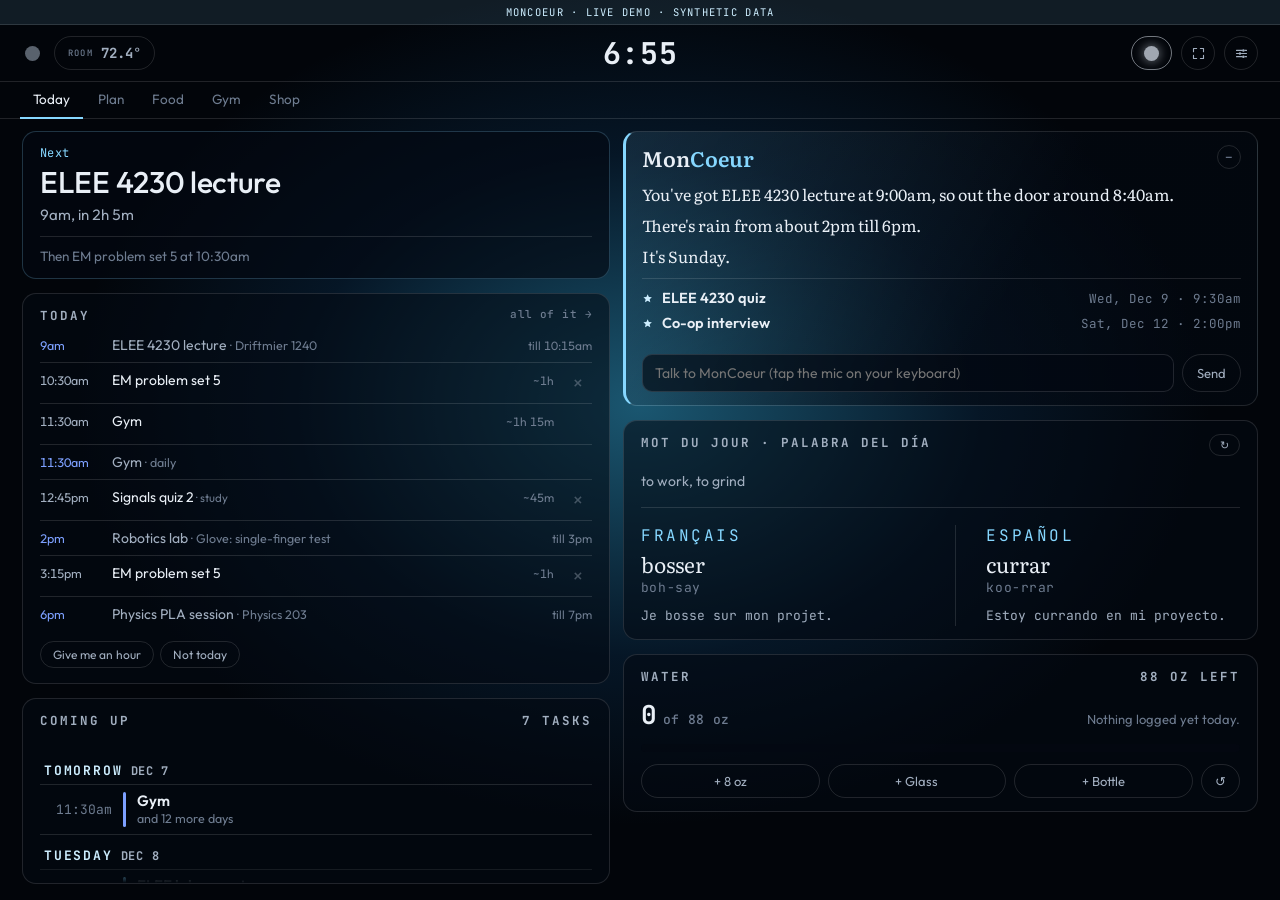
==== commit 176174aa: "MonCoeur: version three, with the current dashboard as the demo The case study described version two" ====
--- a/demo/index.html
+++ b/demo/index.html
@@ -4,30 +4,42 @@
 <meta charset="UTF-8">
 <title>MonCoeur, live demo (synthetic data)</title>
 <meta name="viewport" content="width=device-width,initial-scale=1,viewport-fit=cover">
-<!-- Add to Home Screen, from Safari. Without apple-mobile-web-app-capable it
-     installs as a bookmark that opens in Safari with the address bar still
-     there; with it, it launches standalone and looks like an app. The title is
-     what appears under the icon, so it is the product name and not the <title>,
-     which says "Live Demo (synthetic data)".
-     The icon is served from the Pi at /static/. On the portfolio demo that path
-     does not exist and Safari just falls back to a screenshot, which is fine —
-     nobody installs the demo. -->
+
 <meta name="apple-mobile-web-app-capable" content="yes">
 <meta name="apple-mobile-web-app-title" content="MonCoeur">
 <meta name="apple-mobile-web-app-status-bar-style" content="black-translucent">
-<meta name="theme-color" content="#0a1220">
-<link rel="apple-touch-icon" href="/static/moncoeur-180.png">
-<link rel="icon" type="image/png" sizes="512x512" href="/static/moncoeur-512.png">
+<meta name="theme-color" content="#05080d">
+<link rel="apple-touch-icon" href="../images/icon-180.png">
+<link rel="icon" type="image/png" sizes="512x512" href="../images/icon-512.png">
+
+
 <link href="https://fonts.googleapis.com/css2?family=Outfit:wght@400;500;600;700;800&family=JetBrains+Mono:wght@500;700&family=Literata:opsz,wght@7..72,400;7..72,500;7..72,600&display=swap" rel="stylesheet">
 <style>
+ 
 :root,[data-theme="dark"]{
-  --bg:#0a1220;--card:#101b30;--card2:#16233a;--hover:#1c2b46;
-  --br:rgba(255,255,255,.1);--tx:#eef1f6;--t2:#aeb9cc;--tm:#828fa5;
-  --accent:#c3cbd6;--accentL:rgba(195,203,214,.12);--accentD:#e2e7ee;
+  --bg:#05080d;--card:#0a1019;--card2:#0d1622;--hover:#14202f;
+  --br:rgba(150,200,255,.09);--tx:#e9eff6;--t2:#a2afc0;--tm:#6e7c90;
+  --accent:#86d7ff;--accentL:rgba(134,215,255,.11);--accentD:#cdeeff;
   --blue:#7da0ff;--blueL:rgba(125,160,255,.14);
   --alert:#e0796b;--alertL:rgba(224,121,107,.12);
   --f:'Outfit',sans-serif;--fm:'JetBrains Mono',monospace;--fs:'Literata',Georgia,serif;
 }
+ 
+:root[data-bg="ocean"]:not([data-theme="light"]),:root[data-bg="arc"]:not([data-theme="light"]){
+  --card:rgba(4,9,18,.56);--card2:rgba(4,9,18,.64);--br:rgba(255,255,255,.12)}
+:root[data-bg="ocean"]:not([data-theme="light"]) body{
+  background:linear-gradient(180deg,#1a4c8c 0%,#0e2c57 50%,#061631 100%) fixed}
+:root[data-bg="arc"]:not([data-theme="light"]){--bg:#02050a}
+:root[data-bg="arc"]:not([data-theme="light"]) body{
+  background:radial-gradient(760px 560px at 50% 45%,rgba(60,200,255,.42),rgba(20,90,150,.2) 45%,transparent 75%) fixed,#02050a}
+:root[data-bg="classic"]:not([data-theme="light"]){
+  --bg:#0a1220;--card:#101b30;--card2:#16233a;--hover:#1c2b46;
+  --br:rgba(255,255,255,.1);--tx:#eef1f6;--t2:#aeb9cc;--tm:#828fa5;
+  --accent:#c3cbd6;--accentL:rgba(195,203,214,.12);--accentD:#e2e7ee}
+:root[data-bg="classic"]:not([data-theme="light"]) body{background:
+ radial-gradient(900px 500px at 15% -10%,#12203a,transparent 60%),
+ radial-gradient(700px 500px at 110% 110%,rgba(16,32,58,.4),transparent 60%),#0a1220}
+:root[data-bg="classic"]:not([data-theme="light"]) #nowcard{border-color:rgba(195,203,214,.22)}
 [data-theme="light"]{
   --bg:#f4f2ec;--card:#fdfdfb;--card2:#f3f0e8;--hover:#ece8dc;
   --br:#e0dbcd;--tx:#191c22;--t2:#4b5563;--tm:#686c77;
@@ -38,13 +50,13 @@
 *,*::before,*::after{box-sizing:border-box;margin:0;padding:0}
 html,body{height:100%}
 body{font-family:var(--f);color:var(--tx);background:
- radial-gradient(900px 500px at 15% -10%,#12203a,transparent 60%),
- radial-gradient(700px 500px at 110% 110%,rgba(16,32,58,.4),transparent 60%),var(--bg);}
+ radial-gradient(900px 500px at 15% -10%,#0a1726,transparent 60%),
+ radial-gradient(700px 500px at 110% 110%,rgba(10,26,44,.35),transparent 60%),var(--bg);}
 [data-theme="light"] body{background:var(--bg)}
 .mono{font-family:var(--fm)}
 button{font-family:var(--f);cursor:pointer}
 .hd{font-family:var(--fm);font-size:12.5px;font-weight:700;letter-spacing:.16em;text-transform:uppercase;color:var(--t2);margin-bottom:4px}
-.card{background:var(--card);border:1px solid var(--br);border-radius:16px;min-height:0;display:flex;flex-direction:column;overflow:hidden}
+.card{background:var(--card);border:1px solid var(--br);border-radius:12px;min-height:0;display:flex;flex-direction:column;overflow:hidden}
 .pad{padding:14px 16px}
 .demo-banner{font-family:var(--fm);font-size:10.5px;letter-spacing:.12em;text-transform:uppercase;background:var(--accentL);color:var(--accentD);text-align:center;padding:5px;border-bottom:1px solid var(--br)}
 
@@ -57,58 +69,32 @@
 #clock{font-family:var(--fm);font-size:34px;font-weight:700;letter-spacing:.02em}
 .tbtn{border:1px solid var(--br);background:transparent;color:var(--t2);border-radius:100px;padding:7px 14px;font-size:13px;transition:.2s}
 .tbtn:hover{border-color:var(--accent);color:var(--tx)}
-/* the bar mirrors the columns under it: controls sit over MonCoeur on the left,
-   the room reading sits over the agenda on the right */
+ 
 .topleft{display:flex;align-items:center;gap:9px}
 .topright{justify-self:end;display:flex;align-items:center;gap:9px}
 .tpill{height:38px;min-width:38px;border-radius:100px;border:1px solid var(--br);background:transparent;color:var(--t2);font-family:var(--fm);font-size:15px;font-weight:700;display:flex;align-items:center;justify-content:center;padding:0 13px;transition:.2s}
-/* 72° indoors next to a briefing about 84 outside needs saying which is which */
+ 
 .tpill i{font-style:normal;font-size:.63em;font-weight:500;letter-spacing:.14em;text-transform:uppercase;color:var(--tm);margin-right:8px}
-/* ── photo mode ────────────────────────────────────────────────────────────
-   Full bleed, no clock, no chrome. Two slides that cross-fade, so a photo is
-   never replaced by a gap.
-
-   The blurred copy behind is what stops a portrait photo sitting in black bars
-   on a landscape wall: same image, scaled to cover, blurred past recognition
-   and darkened, with the real one centred on top. */
+ 
 #photoLayer{position:fixed;inset:0;z-index:60;background:#000;
   opacity:0;visibility:hidden;transition:opacity .45s ease,visibility 0s .45s}
 #photoLayer.on{opacity:1;visibility:visible;transition:opacity .45s ease}
 .pslide{position:absolute;inset:0;opacity:0;transition:opacity 1.5s ease}
 .pslide.show{opacity:1}
-/* the backdrop. A CSS blur this wide is a convolution over a full-screen
-   surface every composited frame, and it runs at the same time as the drift and
-   the cross-fade below it. On the Pi that is where the panel would stutter, so
-   when the Pi has Pillow the backdrop arrives already blurred and dimmed at
-   64px (/photo/<id>/blur) and .pre turns the filter off entirely. Without
-   Pillow there is no such variant and the browser does the work, correctly and
-   more slowly. */
+ 
 .pslide::before{content:'';position:absolute;inset:-8%;
   background-image:var(--blur,var(--img));background-size:cover;
   background-position:center;
   filter:blur(38px) brightness(.42) saturate(.85);transform:scale(1.1)}
 #photoLayer.pre .pslide::before{filter:none}
-/* THE PHOTO ITSELF, or two of them.
-
-   Neither cover nor contain makes a phone photo look right on an 800x480 wall.
-   contain leaves a portrait shot at 360 of 800 pixels, marooned. cover fills the
-   glass by cropping a portrait down to a horizontal band, which takes the top of
-   someone's head off. Both are wrong, and no threshold between them is right.
-
-   So: portraits go up in PAIRS, side by side, each one whole. Two upright photos
-   fill a landscape screen exactly the way one of them cannot. A landscape photo
-   still goes up alone, filling the screen on its own.
-
-   Each photo is `contain` inside its own half or whole, so nothing is ever
-   stretched, squashed or cropped. That was the actual complaint: the picture no
-   longer looked like itself. */
+ 
 .pgrid{position:absolute;inset:0;display:flex;gap:10px;padding:10px;
   align-items:stretch;justify-content:center}
 .pimg{flex:1 1 0;min-width:0;background-repeat:no-repeat;background-position:center;
   background-size:contain;border-radius:4px;
   transform:scale(1);transition:transform 30s linear}
 .pslide.show .pimg{transform:scale(1.03)}
-/* One landscape photo has no gutters to justify; it takes the whole glass. */
+ 
 .pgrid.solo{gap:0;padding:0}
 .pgrid.solo .pimg{border-radius:0}
 
@@ -116,9 +102,6 @@
   justify-content:center;color:var(--tm);font-family:var(--fm);font-size:13px;
   letter-spacing:.1em;text-transform:uppercase}
 
-/* Presence is a symbol, not a control: no pill, no border, no word. It should
-   read the way a standby light on a stereo does — you only notice it when you
-   go looking. Same footprint as the lamp's bulb so the two read as a pair. */
 .pdot{width:15px;height:15px;border-radius:50%;flex:0 0 auto;margin:0 5px 0 3px;
   background:color-mix(in srgb,var(--t2) 55%,transparent);transition:.4s}
 .pdot.away{background:color-mix(in srgb,var(--tm) 30%,transparent)}
@@ -129,18 +112,20 @@
 .lampbtn:active{transform:scale(.94)}
 .gearbtn{width:38px;height:38px;border-radius:100px;border:1px solid var(--br);background:transparent;color:var(--t2);font-size:16px;line-height:1;display:flex;align-items:center;justify-content:center;transition:.2s}
 .gearbtn:hover{border-color:var(--accent);color:var(--tx);transform:rotate(45deg)}
-
-/* JARVIS sits at the top of the right column: tag above the line, not beside it,
-   so a long sentence doesn't get squeezed into a narrow gutter */
+ 
+#fsBtn{display:none}
+#fsBtn:hover{transform:none}
+#fsBtn .fsout{display:none}
+#fsBtn.on .fsin{display:none}
+#fsBtn.on .fsout{display:inline}
+
 .jband{border:1px solid var(--br);border-left:3px solid var(--accent);border-radius:14px;background:linear-gradient(120deg,var(--accentL),var(--card) 60%);padding:12px 15px;display:flex;flex-direction:column;gap:10px;min-height:0;transition:padding .2s}
 .jhead{display:flex;justify-content:space-between;align-items:center;margin-bottom:4px}
-/* a briefing reads as separate thoughts, not one run-on blob */
-/* Sits under the name rather than floating in the middle of the card. It used
-   to be five lines and centring filled the box; at two or three it left a hole. */
+
 #jarvis-output{flex:1;display:flex;flex-direction:column;justify-content:flex-start;gap:.55em;overflow:hidden}
 .jl{line-height:1.4}
 .jl.lead{color:var(--tx)}
-/* ★ the big stuff coming up — tests, quizzes, interviews — always in view */
+ 
 .jbullets{border-top:1px solid var(--br);padding-top:10px;display:flex;flex-direction:column;gap:7px;flex-shrink:0;margin-top:auto}
 .jb{display:flex;gap:9px;align-items:baseline;font-size:14px;color:var(--t2)}
 .jb .st{color:var(--accentD);flex-shrink:0}
@@ -153,26 +138,34 @@
 #jarvis-output{grid-column:1/-1;font-family:var(--fs);font-size:15px;line-height:1.45}
 .jtoggle{flex-shrink:0;width:24px;height:24px;border-radius:100px;border:1px solid var(--br);background:transparent;color:var(--tm);font-size:14px;line-height:1;display:flex;align-items:center;justify-content:center;transition:.2s}
 .jtoggle:hover{border-color:var(--accent);color:var(--tx)}
+ 
+.jvoice{margin:0 auto 0 12px;display:inline-flex;align-items:center;gap:7px;max-width:56%;padding:3px 10px;
+  border-radius:100px;border:1px solid var(--br);font-family:var(--fm);font-size:11px;color:var(--t2)}
+.jvoice[hidden]{display:none}
+.jvoice i{flex-shrink:0;width:7px;height:7px;border-radius:50%;background:var(--accent);animation:jvp 1.2s ease-in-out infinite}
+.jvoice[data-s="thinking"] i{animation-duration:.55s}
+.jvoice[data-s="speaking"] i{background:var(--accentD);animation-duration:.8s}
+.jvoice span{overflow:hidden;text-overflow:ellipsis;white-space:nowrap}
+@keyframes jvp{0%,100%{opacity:.35;transform:scale(.8)}50%{opacity:1;transform:scale(1.15)}}
+@media (prefers-reduced-motion:reduce){.jvoice i{animation:none}}
 .jband.collapsed{padding-top:8px;padding-bottom:8px}
 .jband.collapsed #jarvis-output{display:none}
 
-/* MonCoeur reads first, so it takes the left column and the agenda sits right.
-   Order, not DOM order: the phone lays these out with its own order values. */
 .deck{display:grid;grid-template-columns:1fr 1.08fr;gap:14px;padding:14px 20px 18px;min-height:0}
 .main,.side{display:flex;flex-direction:column;gap:14px;min-height:0}
 .side{order:1}
 .main{order:2}
 
-/* unified agenda */
 #agenda{flex:1}
 #agList{overflow:auto;min-height:0;flex:1;margin-top:13px}
 .dayh{font-family:var(--fm);font-size:13px;font-weight:700;letter-spacing:.14em;text-transform:uppercase;color:var(--accentD);padding:15px 4px 5px;border-bottom:1px solid var(--br)}
 .dayh:first-child{padding-top:2px}
 .dayh:first-child{padding-top:2px}
 .dayh small{color:var(--t2);letter-spacing:.06em;margin-left:8px;font-size:.92em}
-/* tight rows: no checkbox column, the whole task row is the target.
-   Sub-line only takes space when there is one, which is most of the savings. */
+ 
 .row{display:grid;grid-template-columns:58px 3px 1fr;gap:11px;align-items:center;padding:8px 4px;border-bottom:1px solid var(--br)}
+ 
+.row.hasx{grid-template-columns:58px 3px 1fr auto}
 .row.task{cursor:pointer}
 .row .t{font-family:var(--fm);font-size:12.5px;color:var(--tm);text-align:right}
 .row .rail{height:100%;min-height:20px;border-radius:2px;background:var(--blue)}
@@ -183,22 +176,14 @@
 .row .n .imp{color:var(--accentD);margin-right:4px}
 .row .s{font-size:12px;color:var(--tm);line-height:1.25}
 
-
-/* settings drawer */
 #ovl{position:fixed;inset:0;background:rgba(4,8,16,.55);backdrop-filter:blur(2px);z-index:90;display:none}
 #drawer{position:fixed;top:0;right:-380px;width:min(380px,92vw);height:100%;background:var(--card);border-left:1px solid var(--br);z-index:95;transition:right .3s cubic-bezier(.2,.7,.2,1);display:flex;flex-direction:column;overflow:auto;
-  /* The page sets viewport-fit=cover, so on an iPhone the top of the viewport is
-     UNDER the status bar and the Dynamic Island. A flat 18px put Settings and the
-     Close button up there, where iOS owns the pixels and the tap. The insets are
-     0 on everything without a notch, so this costs the wall and the laptop
-     nothing. Bottom too, for the home indicator. */
+   
   padding:calc(18px + env(safe-area-inset-top)) calc(18px + env(safe-area-inset-right))
           calc(18px + env(safe-area-inset-bottom)) 18px}
 #drawer.open{right:0}
 #ovl.open{display:block}
-/* Sections, so the drawer reads as a list of things rather than one long
-   column of controls. A rule above each heading does the separating; the
-   heading itself stays small and quiet. */
+ 
 #drawer .drawtop{display:flex;justify-content:space-between;align-items:center;
   padding-bottom:16px;border-bottom:1px solid var(--br)}
 #drawer .sec{padding:18px 0 4px;border-top:1px solid var(--br)}
@@ -207,13 +192,10 @@
   font-family:var(--fm);font-size:11px;font-weight:700;letter-spacing:.18em;
   text-transform:uppercase;color:var(--accent);margin-bottom:4px}
 #drawer .subh{font-size:12px;color:var(--tm);line-height:1.45;margin-bottom:11px}
-/* Explanation. Lowercase, because it is a sentence and not a readout. */
+ 
 #drawer .hint{font-size:11.5px;color:var(--tm);line-height:1.5;margin:8px 0 2px}
 #drawer .sec .rowset{margin-bottom:2px}
-/* The panel talking back: dynamic status only, written by JS. It used to carry
-   static prose as well, which is why the drawer read as though everything in it
-   were shouting. Empty is the resting state and collapses to nothing, so a
-   section is only as tall as it needs to be. */
+ 
 #drawer .note{font-family:var(--fm);font-size:10px;line-height:1.5;color:var(--accent);
   letter-spacing:.06em;margin:7px 0 2px;min-height:0}
 #drawer .note:empty{display:none;margin:0}
@@ -221,9 +203,7 @@
 #drawer .rowset{display:flex;gap:8px;margin-bottom:8px}
 #drawer input,#drawer select{padding:8px 10px;border-radius:9px;border:1px solid var(--br);background:var(--card2);color:var(--tx);font-family:var(--f);font-size:13.5px}
 #drawer input:focus{border-color:var(--accent)}
-/* One row of ten. It used to wrap 9 + 1 and orphan Pink on a line of its own,
-   which read as a bug; a two-row grid fixed that and looked like a colour
-   picker rather than a strip of presets. Sized so ten fit the drawer width. */
+ 
 .swatches{display:flex;gap:7px;flex-wrap:nowrap}
 .sw{flex:0 0 auto}
 .sw{width:24px;height:24px;border-radius:50%;border:2px solid transparent;cursor:pointer;transition:.15s}
@@ -237,56 +217,39 @@
 .replist .cd{margin-bottom:7px;cursor:pointer}
 .replist .cd:hover{border-color:#c46}
 
-/* word of the day: one sense, shown in both languages side by side.
-   The two columns are also what keeps the card from leaving dead space on the right. */
 #motcard .sense{font-size:14.5px;color:var(--t2);margin-top:12px}
 #motcard .pair{display:grid;grid-template-columns:1fr 1fr;gap:clamp(16px,2.4vw,30px);margin-top:17px;padding-top:17px;border-top:1px solid var(--br)}
 #motcard .lang{min-width:0}
-/* a rule between the two languages, so they read as a pair rather than a run-on */
+ 
 #motcard .lang+.lang{border-left:1px solid var(--br);padding-left:clamp(16px,2.4vw,30px)}
 #motcard .lang .tag{font-family:var(--fm);font-size:10px;letter-spacing:.16em;text-transform:uppercase;color:var(--accent)}
 #motcard .w{font-family:var(--fs);font-size:24px;margin-top:6px;line-height:1.15}
 #motcard .p{font-family:var(--fm);font-size:12px;color:var(--tm);margin-top:3px;letter-spacing:.04em}
 #motcard .ex{font-family:var(--fm);font-size:12px;color:var(--t2);margin-top:10px;line-height:1.55}
 
-/* water: logging happens on the phone, so on the wall this card only reports.
-   Ticks on the rail are one glass each — a glance gives you a count, not a
-   percentage. Buttons are phone-side; the wall shows, the phone edits. */
 #water{flex:0 0 auto}
 #water .wrow{display:flex;align-items:baseline;justify-content:space-between;gap:12px;margin-top:13px}
 #water .wnum{font-family:var(--fm);font-size:27px;font-weight:700;letter-spacing:.01em;line-height:1}
 #water .wnum u{font-style:normal;text-decoration:none;font-size:13px;font-weight:500;color:var(--tm);margin-left:6px}
 #water .wsub{font-size:12.5px;color:var(--tm);text-align:right;line-height:1.3}
-/* Two layers, nothing else: solid is what he's drunk, the ghost behind it is where
-   even drinking would have him by now. Solid past ghost = ahead. Ghost showing
-   past solid = that gap is the shortfall. */
+ 
 #water .wtrack{position:relative;height:9px;border-radius:99px;background:var(--card2);overflow:hidden;margin-top:16px;min-width:0}
 #water .wtrack span{position:absolute;left:0;top:0;bottom:0;border-radius:99px;background:var(--accent);transition:width .45s ease}
-/* The pace marker on the bar is also called "ghost" and is nothing to do with
-   the add rows that were just removed. It is the faint layer showing where
-   even drinking would have you by now. */
-#water .ghost{opacity:.24}
-/* the light track is close to the ghost's tone, so it needs more to read */
-[data-theme="light"] #water .ghost{opacity:.36}
+ 
+#water .wtrack .ghost{background:transparent;border-radius:0;box-shadow:inset -2px 0 0 var(--t2);z-index:1;opacity:.85}
 #water .fill{opacity:1}
 #water .wacts{display:flex;gap:8px;margin-top:12px}
 #water .wacts .tbtn{flex:1;padding:8px 10px}
 #water .wacts .tbtn.undo{flex:0 0 auto;padding:8px 13px}
 
-/* room: only the two things worth a permanent slot — how warm it is, and the light */
-
-
-/* HORIZONTAL room display: one screen */
 @media (min-aspect-ratio:5/4){
   body{overflow:hidden;display:flex;flex-direction:column}
   .deck{flex:1}
 }
-/* VERTICAL phone: top bar, then JARVIS (minimizable), then the schedule does most of the work */
+ 
 @media (max-aspect-ratio:5/4){
   body{overflow:auto;padding-bottom:calc(20px + env(safe-area-inset-bottom,0px))}
-  /* Installed to the home screen the page runs full-bleed under the status bar,
-     so the top bar has to hold its own clear of the notch. Zero everywhere else,
-     including the wall, where the kiosk has no insets at all. */
+   
   .top{padding-top:calc(10px + env(safe-area-inset-top,0px))}
   .deck{display:flex;flex-direction:column;gap:14px;height:auto;padding:14px 16px 20px}
   .main,.side{display:contents}
@@ -294,42 +257,34 @@
   .brand{font-size:19px}
   .jband{padding:11px 14px}
   #jarvis-output{font-size:15.5px}
-  /* the bar is tight at 375px: the room label and the date are wall aids, and the
-     agenda's day headers already carry the date on the phone */
+   
   .tpill i{display:none}
-  /* Water before the agenda on the phone. It used to sit fourth, which put the
-     buttons at y=999 under an 814px agenda on an 844px screen: logging a Bottle
-     meant scrolling past the whole week, and Bottle is the one serving with no
-     Flic gesture. The phone exists to log and edit; the agenda is what the wall
-     is for. */
-  #jband{order:1}
-  #water{order:2}
-  #agenda{order:3}
-  #motcard{order:4}
-}
-/* "show nothing if it failed" — when the collector has gone quiet the room
-   numbers are stale, so they are removed rather than shown with confidence.
-   Water and the agenda have their own stores and stay put.
-   The lamp button is a CONTROL, not a reading: hiding it because a temperature
-   sensor went quiet takes away the light switch for no reason. */
+   
+  #wakePill{display:none}
+   
+  #nowcard{order:0}
+  #jband{order:4}
+   
+  #plancard{order:2}
+  #water{order:3}
+  #agenda{order:5}
+  #motcard{order:6}
+}
+ 
 [data-stale="1"] .tpill:not(.lampbtn){visibility:hidden}
-/* Presence is NOT blanked with them: it comes from presence_ble.py, a separate
-   process on a separate radio. The collector going quiet says nothing about
-   whether the Bluetooth scan can still see his phone. */
+ 
 [data-stale="1"] .jl.wx{display:none}
-/* one quiet line: something it noticed that he wouldn't have */
+ 
 .jnote{border-top:1px solid var(--br);margin-top:10px;padding-top:9px;
   font-family:var(--fs);font-size:13.5px;color:var(--tm);line-height:1.45}
 .jband.collapsed .jnote{display:none}
 #hwform .rowset{margin-top:6px}
 #hwform input,#hwform select{min-width:0}
 ::selection{background:var(--accent);color:#0a1220}
-/* visible keyboard focus (was missing / removed on inputs) — WCAG 2.4.7 */
+ 
 :focus-visible{outline:2px solid var(--accent);outline-offset:2px;border-radius:6px}
 ::-webkit-scrollbar{width:8px}::-webkit-scrollbar-thumb{background:var(--br);border-radius:8px}
 
-/* landscape wall-display proportions: read from across the room, so the clock
-   anchors the bar and the cards get print-sized margins instead of phone ones */
 @media (min-aspect-ratio:5/4){
   .top{padding:13px 26px}
   #clock{font-size:64px}
@@ -346,31 +301,86 @@
   .jbullets{gap:9px;padding-top:12px}
   .jnote{font-size:19px}
 
-  /* loud agenda: this is the thing the display exists for.
-     Everything in this block went up 4px on 2026-08-14 — readable up close is
-     not the same as readable from the bed, which is where it is actually read
-     from. Row padding stayed put: the type grew into the space it had. */
-  /* The time column is fixed, so it has to grow with the type or "11:00am"
-     runs into the event's rail. Seven mono characters at this size. */
   .row{padding:10px 4px;grid-template-columns:84px 3px 1fr}
+  .row.hasx{grid-template-columns:84px 3px 1fr auto}
   .row .n{font-size:24px}
   .row .s{font-size:18.5px}
   .row .t{font-size:19.5px}
   .dayh{font-size:19px;padding:18px 4px 6px}
   .hd{font-size:18px}
-  /* The water buttons stay in landscape generally — landscape is also a laptop
-     and a phone turned sideways, and hiding them there left no way to log a
-     drink at all. They come off only on the panel itself, further down. */
-    /* the list runs past the bottom of the screen; fade the last row out instead of
-     slicing it in half, so the wall reads as "more below" rather than broken */
+
   #agList{-webkit-mask-image:linear-gradient(#000 calc(100% - 34px),transparent);
           mask-image:linear-gradient(#000 calc(100% - 34px),transparent)}
   #water .wnum{font-size:38px}
   #water .wnum u{font-size:19px}
   #water .wsub{font-size:18px}
   #water .wtrack{height:11px}
-  /* JARVIS takes the slack in the column; the word card stays exactly content-sized */
-  .jband{flex:1;overflow:hidden}   /* clip inside the card, never over the one below */
+   
+  .jband{flex:1;overflow:hidden}    
+   
+  @media (min-width:1024px) and (pointer:fine){
+    html:not(.is-wall) .jband{flex:0 0 auto}
+
+    html:not(.is-wall) .side{overflow:auto;scrollbar-width:thin;
+      -webkit-mask-image:linear-gradient(#000 calc(100% - 26px),transparent);
+      mask-image:linear-gradient(#000 calc(100% - 26px),transparent)}
+  }
+
+  @media (min-width:1024px) and (pointer:fine){
+     
+    html:not(.is-wall) .main{order:1}
+    html:not(.is-wall) .side{order:2}
+    html:not(.is-wall) #nowcard .ntitle{font-size:30px}
+     
+    html:not(.is-wall) #plancard{max-height:none}
+    html:not(.is-wall) #agenda{min-height:180px}
+    html:not(.is-wall) .top{padding:8px 22px}
+    html:not(.is-wall) #clock{font-size:30px}
+    html:not(.is-wall) .brand{font-size:18px}
+    html:not(.is-wall) #fsBtn{display:flex}
+    html:not(.is-wall) .tpill{height:34px;font-size:14px}
+    html:not(.is-wall) .gearbtn{width:34px;height:34px;font-size:15px}
+    html:not(.is-wall) .deck{gap:13px;padding:12px 22px 16px}
+    html:not(.is-wall) .card{border-radius:14px}
+    html:not(.is-wall) .pad{padding:13px 17px}
+
+    html:not(.is-wall) #jarvis-output{font-size:16px}
+    html:not(.is-wall) .jband{padding:13px 16px}
+    html:not(.is-wall) .jname{font-size:21px}
+    html:not(.is-wall) .jb{font-size:14.5px}
+    html:not(.is-wall) .jb .when{font-size:12.5px}
+    html:not(.is-wall) .jbullets{gap:6px;padding-top:9px}
+    html:not(.is-wall) .jnote{font-size:13.5px}
+
+    html:not(.is-wall) .row{padding:7px 4px;grid-template-columns:68px 3px 1fr}
+    html:not(.is-wall) .row.hasx{grid-template-columns:68px 3px 1fr auto}
+    html:not(.is-wall) .row .n{font-size:15px}
+    html:not(.is-wall) .row .s{font-size:12.5px}
+    html:not(.is-wall) .row .t{font-size:13px}
+    html:not(.is-wall) .dayh{font-size:13px;padding:12px 4px 5px}
+    html:not(.is-wall) .hd{font-size:12.5px}
+
+    html:not(.is-wall) #water .wnum{font-size:26px}
+    html:not(.is-wall) #water .wnum u{font-size:13px}
+    html:not(.is-wall) #water .wsub{font-size:13px}
+    html:not(.is-wall) #water .wtrack{height:8px}
+
+    html:not(.is-wall) #motcard .sense{font-size:14px}
+    html:not(.is-wall) #motcard .w{font-size:21px}
+    html:not(.is-wall) #motcard .p{font-size:13px}
+    html:not(.is-wall) #motcard .ex{font-size:13px}
+
+    html:not(.is-wall) #calcard .calgrid{grid-auto-rows:44px}
+
+    html:not(.is-wall) #gymScroll{display:flex;flex-direction:column}
+    html:not(.is-wall) #gymScroll>*{flex:0 0 auto}
+    html:not(.is-wall) #gymBody{order:-2}
+    html:not(.is-wall) #gymWhy{order:-1}
+
+    html:not(.is-wall) #agList{
+      -webkit-mask-image:linear-gradient(#000 calc(100% - 20px),transparent);
+      mask-image:linear-gradient(#000 calc(100% - 20px),transparent)}
+  }
   #motcard{flex:0 0 auto}
   #motcard .sense{font-size:21px}
   #motcard .w{font-size:32px}
@@ -379,9 +389,6 @@
   #motcard .lang .tag{font-size:16px}
 }
 
-/* Big walls (a 1080p TV, which is what the Pi will most likely drive). The base
-   wall sizes are laptop-sized there: readable up close, small from the doorway.
-   One notch up, same layout. */
 @media (min-aspect-ratio:5/4) and (min-height:1000px){
   .top{padding:16px 32px}
   #clock{font-size:76px}
@@ -399,6 +406,7 @@
   .jb .when{font-size:19px}
 
   .row{padding:12px 5px;grid-template-columns:94px 3px 1fr}
+  .row.hasx{grid-template-columns:94px 3px 1fr auto}
   .row .n{font-size:28px}
   .row .s{font-size:21px}
   .row .t{font-size:22px}
@@ -416,50 +424,735 @@
   #motcard .lang .tag{font-size:18px}
 }
 
-/* Below this the left column can't hold three cards: the word card wins the space
-   and the briefing gets squeezed to nothing. A wall exists to show the briefing and
-   the agenda, so the word is what goes. Zack's panel is well above this. */
 @media (min-aspect-ratio:5/4) and (max-height:680px){
   #motcard{display:none}
 }
 
-/* ── the panel itself, and only it ───────────────────────────────────────────
-   The 800x480 LCD in Zack's room has no touchscreen, so a button on it is a
-   control nothing can reach. Everything else in landscape — a laptop, a phone
-   held sideways — can press one, and hiding them everywhere in landscape is
-   what left him with no way to log water at all.
-
-   Two tests, because either alone is wrong. `pointer:none` is the honest one:
-   no pointing device of any kind, which is exactly the kiosk. But a mouse left
-   plugged into the Pi would defeat it, so the size test backs it up — 800x480
-   matches, a laptop (1280x800) does not, and a phone in landscape is wider than
-   820 on anything current. */
-/* THE RELIABLE ONE. Both tests below infer "this is the wall" from what the
-   browser reports, and on Zack's actual panel both were wrong: the cursor stayed
-   and the water buttons stayed. `pointer:none` is defeated by anything X counts
-   as a pointing device, and the size test only matches if the panel really
-   reports 800x480 in CSS pixels, which his evidently does not.
-   So the kiosk says so itself. start_jarvis.sh and the watchdog both launch
-   Chromium at /?wall=1, the script below stamps html.is-wall, and that cannot be
-   defeated by a resolution or a stray mouse. */
+#plancard{display:flex;flex-direction:column;flex:0 0 auto;max-height:44%}
+ 
+@media (max-aspect-ratio:5/4){
+   
+  #calcard{display:none}
+  #plancard{max-height:42vh}
+  .gstat div{padding:7px 16px 9px}
+  .ghd{padding:12px 16px 10px}
+  .sbar{margin:0 16px}
+  #plancard .pan{overflow:auto}
+   
+  .qa #qaName{flex:1 1 100%}
+}
+#plancard{position:relative}
+#plancard .pan{overflow:auto;min-height:0;scrollbar-width:thin}
+ 
+#plancard.more .pan{-webkit-mask-image:linear-gradient(#000 calc(100% - 30px),transparent);
+  mask-image:linear-gradient(#000 calc(100% - 30px),transparent)}
+#plancard.up .pan{-webkit-mask-image:linear-gradient(transparent,#000 22px);
+  mask-image:linear-gradient(transparent,#000 22px)}
+#plancard.up.more .pan{
+  -webkit-mask-image:linear-gradient(transparent,#000 22px,#000 calc(100% - 30px),transparent);
+  mask-image:linear-gradient(transparent,#000 22px,#000 calc(100% - 30px),transparent)}
+.tabs{display:flex;gap:4px;margin:-2px 0 10px;border-bottom:1px solid var(--br);flex:0 0 auto}
+.tab{appearance:none;background:none;border:0;border-bottom:2px solid transparent;
+  color:var(--tm);font:inherit;font-size:13px;letter-spacing:.02em;
+  padding:6px 10px 7px;margin-bottom:-1px;cursor:pointer;border-radius:6px 6px 0 0}
+ 
+@media (hover:none),(max-aspect-ratio:5/4){
+  .tab{padding:12px 12px 11px}
+  #water .wacts .tbtn{padding:11px 10px}
+  #water .wacts .tbtn.undo{padding:11px 15px}
+}
+.tab:hover{color:var(--tx)}
+.tab[aria-selected="true"]{color:var(--tx);border-bottom-color:var(--accent)}
+.tab:focus-visible{outline:2px solid var(--accent);outline-offset:-2px}
+ 
+.srow{position:relative;overflow:hidden;border-bottom:1px solid var(--br)}
+.srow:last-child{border-bottom:0}
+.behind{position:absolute;inset:0;display:flex;align-items:center;justify-content:flex-end;
+  padding-right:4px;font-size:11px;letter-spacing:.08em;text-transform:lowercase;
+  color:var(--tm);pointer-events:none;opacity:0;transition:opacity .12s}
+.srow.sliding .behind,.srow.go .behind{opacity:1}
+.row2{position:relative;background:transparent;cursor:pointer;user-select:none;
+  -webkit-user-select:none;touch-action:pan-y;transition:transform .18s ease}
+.row2:focus-visible{outline:2px solid var(--accent);outline-offset:-2px;border-radius:6px}
+.srow.go .row2{transform:translateX(-102%)}
+.srow.sliding .row2,.srow.go .row2{background:var(--bg)}
+.sess{display:grid;grid-template-columns:62px 1fr auto;gap:10px;align-items:baseline;padding:8px 0}
+.sess .st{font-variant-numeric:tabular-nums;font-size:12.5px;color:var(--t2)}
+.sess .sn{font-size:14px;line-height:1.3;color:var(--tx)}
+.sess .sm{font-size:12px;color:var(--tm);font-variant-numeric:tabular-nums;white-space:nowrap}
+.sess.study .sn::after{content:' · study';color:var(--tm);font-size:11.5px}
+ 
+.sess.isnow .st{color:var(--accent)}
+.sess.gym{cursor:pointer}
+.srow.asking{border-bottom:1px solid var(--br)}
+.askbar{display:flex;flex-wrap:wrap;gap:6px;align-items:center;padding:0 0 10px 72px}
+.askbar .aq{flex-basis:100%;font-size:12px;color:var(--tm);margin-bottom:2px}
+.ab{appearance:none;background:none;border:1px solid var(--br);border-radius:999px;
+  color:var(--t2);font:inherit;font-size:12px;padding:5px 12px;cursor:pointer}
+.ab:hover,.ab:focus-visible{border-color:var(--accent);color:var(--tx);outline:none}
+.dayctl{display:flex;flex-wrap:wrap;gap:6px;align-items:center;padding:10px 0 2px}
+.dayctl .dnote{flex:1 1 100%;font-size:12px;color:var(--tm)}
+@media (max-aspect-ratio:5/4){
+  .askbar{padding-left:0}
+  .ab{padding:8px 13px}
+}
+html.is-wall .askbar,html.is-wall .dayctl{display:none}
+
+#nowcard{flex:0 0 auto;border-color:rgba(134,215,255,.22);background:var(--card2)}
+#nowcard .nlead{font-family:var(--fm);font-size:12px;color:var(--accent);letter-spacing:.04em}
+#nowcard .ntitle{font-family:var(--f);font-size:28px;line-height:1.15;color:var(--tx);
+  margin-top:4px;font-weight:500;letter-spacing:-.01em;overflow-wrap:anywhere}
+ 
+#nowcard .nbar{height:2px;background:var(--br);border-radius:2px;margin-top:12px;overflow:hidden}
+#nowcard .nbar i{display:block;height:100%;width:0;background:var(--accent);transition:width .6s}
+#nowcard .nbar[hidden]{display:none}
+#nowcard .nsub{font-size:15px;color:var(--t2);margin-top:5px;font-variant-numeric:tabular-nums}
+#nowcard .nacts{display:flex;flex-wrap:wrap;gap:8px;margin-top:12px}
+#nowcard .nacts .ab{font-size:14px;padding:9px 15px}
+@media (max-width:440px){ #nowcard .nacts{gap:6px} #nowcard .nacts .ab{font-size:13px;padding:9px 10px}}
+#nowcard .nthen{margin-top:12px;padding-top:10px;border-top:1px solid var(--br);
+  font-size:13.5px;color:var(--tm)}
+#nowcard .nthen[hidden],#nowcard .nsub[hidden]{display:none}
+ 
+.sess.evt .st{color:var(--blue)}
+.sess.evt.isnow .st{color:var(--blue)}
+.sess.evt .sn{color:var(--t2)}
+.sess.evt .es{color:var(--tm);font-size:12.5px}
+ 
+html.is-wall #nowcard{display:none}
+.jask{display:flex;gap:8px;margin-top:12px}
+.jask input{flex:1;min-width:0;padding:9px 12px;border-radius:10px;border:1px solid var(--br);
+  background:var(--card2);color:var(--tx);font-family:var(--f);font-size:14px}
+.jask input:focus{outline:none;border-color:var(--accent)}
+.jsaid{margin-top:8px;font-size:14px;color:var(--t2)}
+.jsaid .ab{margin-left:8px}
+ 
+.jsaid .tk{display:flex;flex-direction:column;gap:6px}
+.jsaid .tk p{margin:0;line-height:1.4}
+.jsaid .tk .me{align-self:flex-end;max-width:85%;color:var(--tm);text-align:right}
+.jsaid .tk .mc{color:var(--tx)}
+.jsaid .tk .yn{display:flex;gap:8px;margin-top:2px}
+.jsaid .tk .play{margin-left:8px;padding:2px 9px;font-size:12px}
+html.is-wall .jask,html.is-wall .jsaid{display:none}
+.siri{margin:4px 0 6px 18px;font-size:13px;color:var(--t2);line-height:1.6}
+.siri li{margin:4px 0}
+.siri code,.siri .sv{font-family:var(--fm);font-size:11.5px;color:var(--tx);word-break:break-all}
+.siri .tbtn{padding:2px 9px;font-size:11.5px}
+.siri i{font-style:normal;color:var(--tx)}
+.krow{display:flex;align-items:baseline;gap:10px;padding:7px 0;border-bottom:1px solid var(--br);font-size:13.5px}
+.krow .kt{flex:1;color:var(--tx)}
+.krow .kw{font-size:11.5px;color:var(--tm);white-space:nowrap}
+.krow button{appearance:none;background:none;border:0;color:var(--tm);cursor:pointer;font-size:15px;padding:0 4px}
+ 
+.xpad{visibility:hidden;align-self:center;border:1px solid transparent;font-size:18px;
+  line-height:1;padding:2px 8px}
+@media (hover:none){.xpad{min-width:34px;min-height:34px}}
+html.is-wall .xpad{display:none}
+.hwr{display:grid;grid-template-columns:1fr auto;gap:8px;align-items:baseline;
+  padding:8px 0;font-size:13.5px;color:var(--tx)}
+.hwr .hd2{font-size:12px;color:var(--tm);font-variant-numeric:tabular-nums;white-space:nowrap}
+ 
+.hwr .hd2.late{color:var(--alert)}
+.hwr .hd2.soon{color:var(--t2)}
+ 
+.qa{display:flex;flex-wrap:wrap;gap:8px;margin-bottom:12px}
+.qa input{flex:1 1 150px;min-width:0;background:var(--card2);color:var(--tx);font:inherit;
+  font-size:14px;border:1px solid var(--br);border-radius:8px;padding:8px 10px}
+.qa input:focus{outline:none;border-color:var(--accent)}
+.qa input[type=date]{flex:0 1 150px}
+.qa .qadd{flex:0 0 auto;padding:8px 16px}
+.qtypes{display:flex;flex-wrap:wrap;gap:6px;flex-basis:100%}
+.qt{appearance:none;background:none;border:1px solid var(--br);border-radius:999px;
+  color:var(--tm);font:inherit;font-size:11.5px;padding:3px 10px;cursor:pointer}
+.qt[aria-pressed="true"]{border-color:var(--accent);color:var(--tx)}
+ 
+@media (max-aspect-ratio:5/4){
+  .qtypes{gap:5px}
+  .qt{padding:7px 8px;font-size:11.5px}
+}
+.pempty{color:var(--tm);font-size:13px;padding:10px 0}
+ 
+.aisle{font-size:10.5px;letter-spacing:.1em;text-transform:uppercase;color:var(--tm);
+  padding:12px 0 3px}
+.aisle:first-child{padding-top:2px}
+ 
+.shp{display:grid;grid-template-columns:auto 1fr auto;gap:9px;align-items:center;
+  padding:5px 0;font-size:13.5px;color:var(--tx)}
+.shp .sq{font-size:12px;color:var(--tm);font-family:var(--fm)}
+ 
+.shp .sbox{width:18px;height:18px;border-radius:5px;border:1.5px solid var(--br);
+  display:grid;place-items:center;flex:0 0 auto}
+.shp .sbox svg{width:12px;height:12px;opacity:0}
+.shp.got{color:var(--tm)}
+.shp.got .snm{text-decoration:line-through;text-decoration-thickness:1px}
+.shp.got .sbox{background:var(--accent);border-color:var(--accent);color:#0a1220}
+.shp.got .sbox svg{opacity:1}
+.shcount{font-size:11px;color:var(--tm);letter-spacing:.04em;text-transform:none;font-weight:500}
+.shfoot{display:flex;justify-content:flex-end;padding-top:10px}
+.shfoot .tbtn{font-size:11.5px;padding:5px 12px}
+ 
+.sug{display:flex;flex-wrap:wrap;gap:6px;padding:12px 0 2px}
+.sugh{flex-basis:100%;font-size:10.5px;letter-spacing:.1em;text-transform:uppercase;
+  color:var(--tm);margin-bottom:2px}
+.sug button{appearance:none;background:none;border:1px dashed var(--br);border-radius:999px;
+  color:var(--t2);font:inherit;font-size:12px;padding:4px 11px;cursor:pointer;
+  display:inline-flex;align-items:baseline;gap:6px}
+.sug button:hover{border-style:solid;color:var(--tx)}
+ 
+.sug button.all{border:1px solid var(--accent);color:var(--tx);margin-left:auto}
+.sug button.all:hover{background:var(--hover)}
+ 
+.sug.ahead button{opacity:.82;font-size:11.5px}
+.sug.ahead .sugh{color:var(--tm);opacity:.85}
+.sug button u{text-decoration:none;color:var(--tm);font-size:10.5px}
+ 
+#shopSug:not(:empty){padding-bottom:12px;margin-bottom:4px;
+  border-bottom:1px solid var(--br)}
+ 
+.cookhd{display:flex;flex-wrap:wrap;align-items:center;gap:10px;
+  margin-bottom:4px;
+  font-size:10.5px;letter-spacing:.1em;text-transform:uppercase;color:var(--tm)}
+.cookhd .qtypes{flex-basis:auto}
+.rcp{display:grid;grid-template-columns:1fr auto;gap:10px;align-items:center;
+  padding:9px 0;border-bottom:1px solid var(--br);cursor:pointer}
+.rcp:hover .rn{color:var(--accent)}
+.rcp:focus-visible{outline:2px solid var(--accent);outline-offset:-2px;border-radius:6px}
+.rcp:last-child{border-bottom:0}
+.rcp .rn{font-size:14px;color:var(--tx);line-height:1.25}
+.rcp .rm{font-size:11.5px;color:var(--tm);margin-top:2px}
+.rcp .radd{flex:0 0 auto;font-size:11.5px;padding:4px 11px;white-space:nowrap}
+.rcp.ready .rn{color:var(--tx)}
+ 
+.rcp.ready .rm{color:var(--accent)}
+ 
+.gwhy{font-size:12.5px;color:var(--t2);padding:10px 0 2px;line-height:1.4}
+.gwhy b{color:var(--tx);font-weight:600}
+.gwalk{display:block;color:var(--accent);margin-top:4px}
+
+.sbar{display:flex;align-items:center;gap:10px;margin:10px 20px 0;padding:8px 12px;
+  background:var(--card2);border:1px solid var(--br);border-radius:10px;flex:0 0 auto}
+.sbar .swhy{font-size:11.5px;color:var(--tm);flex:1;line-height:1.35}
+.sbar .slim{appearance:none;background:none;border:0;color:var(--tm);font:inherit;
+  font-size:11px;letter-spacing:.06em;text-transform:uppercase;cursor:pointer;
+  padding:4px 2px}
+.sbar .slim:hover{color:var(--tx)}
+.sbar input.lim{width:56px;background:var(--card);color:var(--tx);font:inherit;
+  font-size:13px;border:1px solid var(--accent);border-radius:7px;padding:5px 7px;
+  font-variant-numeric:tabular-nums}
+ 
+.gpick input{width:100%;background:var(--card2);color:var(--tx);font:inherit;
+  font-size:13.5px;border:1px solid var(--br);border-radius:9px;padding:9px 11px}
+.gpick input:focus{outline:none;border-color:var(--accent)}
+.gpl{flex:1;overflow:auto;margin-top:8px;scrollbar-width:thin}
+.gpl button{display:flex;width:100%;align-items:baseline;gap:10px;appearance:none;
+  background:none;border:0;border-bottom:1px solid var(--br);color:var(--tx);
+  font:inherit;font-size:13.5px;text-align:left;padding:8px 2px;cursor:pointer}
+.gpl button:hover{background:var(--hover)}
+.gpl button u{text-decoration:none;color:var(--tm);font-size:11px;margin-left:auto;
+  white-space:nowrap}
+.gpl .gpe{color:var(--tm);font-size:12.5px;padding:10px 2px}
+.gnew{margin-top:10px}
+.gnew .gnh{font-size:10.5px;letter-spacing:.1em;text-transform:uppercase;
+  color:var(--tm);display:block;margin-bottom:6px}
+.gnew .tbtn{margin-top:8px}
+ 
+.mlift{cursor:pointer}
+.mhist{grid-column:1/-1;padding:6px 0 2px}
+.mspark{display:block;width:100%;height:46px;overflow:visible}
+.mspark path{fill:none;stroke:var(--accent);stroke-width:1.6;
+  stroke-linejoin:round;stroke-linecap:round}
+.mspark circle{fill:var(--accent)}
+.mspark .base{stroke:var(--br);stroke-width:1}
+.mhb{font-size:11px;color:var(--tm);display:flex;justify-content:space-between;
+  gap:10px;margin-top:3px;font-variant-numeric:tabular-nums}
+ 
+.body{margin-top:16px}
+.bhd{display:flex;justify-content:space-between;align-items:baseline;gap:10px;
+  font-size:10.5px;letter-spacing:.1em;text-transform:uppercase;color:var(--tm)}
+.bhd .bsub{letter-spacing:0;text-transform:none;font-size:11.5px}
+.bsvg{display:block;width:100%;max-width:560px;margin:8px auto 0;height:auto}
+
+.bsvg .silh>*{fill:var(--card2);stroke:var(--br);stroke-width:.8}
+ 
+.bsvg .mus path{fill:var(--accent);fill-opacity:.46;
+  stroke:var(--accent);stroke-opacity:.8;stroke-width:.5}
+.bsvg .mus [data-m]{opacity:.45}
+ 
+.bsvg .det path{fill:none;stroke:var(--tm);stroke-opacity:.5;stroke-width:.6;stroke-linecap:round}
+.bsvg .blbl text{fill:var(--tm);font-size:9px;letter-spacing:.14em;
+  text-transform:uppercase;font-family:inherit}
+.bgap{font-size:11.5px;color:var(--t2);margin-top:8px;line-height:1.45}
+.bgap b{color:var(--tx);font-weight:600}
+ 
+.bsvg .mus [data-m]{cursor:pointer;transition:opacity .18s ease}
+@media (hover:hover){
+  .bsvg .mus [data-m]:hover{opacity:1!important}
+}
+ 
+.bsvg .mus [data-m]:focus-visible{outline:none;opacity:1}
+.bsvg .mus [data-m]:focus-visible path{stroke:var(--tx);stroke-width:1.2}
+ 
+.bwrap{position:relative}
+.bwrap.out .bsvg,.bwrap.out .bgap{opacity:0;transform:scale(.97);
+  transition:opacity .16s ease,transform .16s ease}
+.bsvg,.bgap{transition:opacity .16s ease,transform .16s ease}
+.mdet{animation:mdin .18s ease both}
+@keyframes mdin{from{opacity:0;transform:translateY(6px)}to{opacity:1;transform:none}}
+.mdhd{display:flex;align-items:baseline;gap:9px;padding:2px 0 8px;
+  border-bottom:1px solid var(--br)}
+.mback{appearance:none;background:none;border:0;color:var(--tm);font:inherit;
+  font-size:16px;line-height:1;padding:4px 8px 4px 0;cursor:pointer}
+.mback:hover{color:var(--tx)}
+.mdname{font-size:14px;color:var(--tx);text-transform:capitalize}
+.mdsub{font-size:11.5px;color:var(--tm);margin-left:auto}
+ 
+.mlift{display:grid;grid-template-columns:1fr auto;gap:4px 10px;padding:9px 0;
+  border-bottom:1px solid var(--br)}
+.mlift:last-child{border-bottom:0}
+.mlift .mn{font-size:13.5px;color:var(--tx)}
+.mlift .mw{font-size:13.5px;color:var(--tx);font-variant-numeric:tabular-nums;
+  white-space:nowrap;align-self:center}
+.mlift .mw.none{color:var(--tm);font-size:12px}
+.mlift .ms{font-size:11.5px;color:var(--tm);grid-column:1}
+.mlift .mq{font-size:11px;color:var(--tm);grid-column:2;text-align:right;
+  font-variant-numeric:tabular-nums}
+ 
+#calcard{flex:0 0 auto}
+.calhd{display:flex;align-items:center;gap:8px;margin-bottom:9px}
+.calhd .calm{font-size:13px;color:var(--tx);letter-spacing:.02em;
+  min-width:118px;text-align:center}
+ 
+.calhd .caltoday{margin-left:auto}
+.calnav{appearance:none;background:none;border:1px solid var(--br);border-radius:7px;
+  color:var(--t2);font:inherit;font-size:14px;line-height:1;width:24px;height:24px;
+  cursor:pointer;display:flex;align-items:center;justify-content:center}
+.calnav:hover{border-color:var(--accent);color:var(--tx)}
+.caltoday{appearance:none;background:none;border:0;color:var(--tm);font:inherit;
+  font-size:10.5px;letter-spacing:.09em;text-transform:uppercase;cursor:pointer;padding:4px 0}
+.caltoday:hover{color:var(--tx)}
+ 
+@media (min-width:920px){
+  #pgPlan .pgcols>#calcard{grid-column:1;grid-row:1/span 2}
+  #pgPlan .pgcols>#hwcard{grid-column:2;grid-row:1}
+  #pgPlan .pgcols>#weekcard{grid-column:2;grid-row:2}
+}
+#weekcard .wkday{font-family:var(--fm);font-size:10.5px;letter-spacing:.09em;
+  text-transform:uppercase;color:var(--tm);padding:11px 0 5px}
+#weekcard .wkday:first-child{padding-top:2px}
+#weekcard .wkrow{display:grid;grid-template-columns:62px 1fr auto;gap:10px;
+  align-items:baseline;padding:5px 0;border-top:1px solid var(--br)}
+#weekcard .wkrow .wt{font-family:var(--fm);font-size:12px;color:var(--tm)}
+#weekcard .wkrow .wn{font-size:13.5px;color:var(--tx)}
+#weekcard .wkrow .wm{font-family:var(--fm);font-size:11.5px;color:var(--tm)}
+#weekcard .wkrow.done .wn{color:var(--tm);text-decoration:line-through}
+.calgrid{display:grid;grid-template-columns:repeat(7,1fr);gap:1px 0}
+.calgrid .cdow{font-size:9.5px;letter-spacing:.1em;text-transform:uppercase;
+  color:var(--tm);text-align:center;padding-bottom:5px}
+ 
+.calgrid .cd{position:relative;display:flex;flex-direction:column;align-items:center;
+  gap:3px;padding:5px 0 6px;font-size:12px;color:var(--t2);cursor:pointer;
+  font-variant-numeric:tabular-nums;border-top:1px solid transparent}
+.calgrid .cd.out{color:var(--tm);opacity:.35}
+.calgrid .cd.past{opacity:.55}
+.calgrid .cd.today{color:var(--tx);font-weight:600}
+.calgrid .cd.today::after{content:'';position:absolute;left:50%;top:3px;
+  width:22px;height:22px;margin-left:-11px;border:1px solid var(--accent);
+  border-radius:50%;pointer-events:none}
+ 
+.calgrid .cd.on{background:var(--hover)}
+.calgrid .cd .dots{display:flex;gap:2px;height:4px}
+.calgrid .cd .dots i{width:4px;height:4px;border-radius:50%;background:var(--accent);
+  opacity:.75}
+.calgrid .cd .dots i.ev{background:var(--blue);opacity:1}
+.calgrid .cd .dots i.hot{background:var(--alert);opacity:1}
+ 
+.calweek{margin-top:10px;border-top:1px solid var(--br);padding-top:8px}
+.calweek .cwh{font-size:10.5px;letter-spacing:.1em;text-transform:uppercase;
+  color:var(--tm);margin-bottom:6px;display:flex;justify-content:space-between}
+.calweek .cwd{font-size:11px;color:var(--accentD);font-family:var(--fm);
+  letter-spacing:.06em;margin:7px 0 3px}
+.calweek .cwr{display:grid;grid-template-columns:52px 1fr;gap:9px;align-items:baseline;
+  padding:4px 0;font-size:13px;color:var(--tx)}
+.calweek .cwr .cwt{font-family:var(--fm);font-size:11.5px;color:var(--t2);
+  font-variant-numeric:tabular-nums}
+.calweek .cwr .cws{font-size:11.5px;color:var(--tm)}
+.calweek .cwe{font-size:12.5px;color:var(--tm);padding:6px 0}
+
+@media (pointer:fine) and (max-width:620px){
+  .top{padding:6px 12px}
+  #clock{font-size:26px;letter-spacing:.01em}
+  .tpill{height:26px;font-size:11.5px;padding:0 9px}
+  .gearbtn{width:26px;height:26px;font-size:12px}
+  .lampbtn{width:26px;height:26px}
+  .deck{gap:8px;padding:8px 10px 12px}
+  .pad{padding:10px 12px}
+  .card{border-radius:12px}
+
+  .jband{padding:9px 11px;gap:6px}
+  .jname{font-size:16px}
+  #jarvis-output{font-size:13.5px;gap:.4em}
+  .jbullets{gap:4px;padding-top:7px}
+  .jb{font-size:12px}
+  .jb .when{font-size:10.5px}
+
+  #plancard{max-height:56vh}
+   
+  .tab{padding:7px 9px 8px;font-size:12px}
+  .qt{padding:4px 8px;font-size:11px}
+  #water .wacts .tbtn{padding:7px 8px;font-size:12px}
+  #water .wacts .tbtn.undo{padding:7px 11px}
+  #water .wnum{font-size:26px}
+  #water .wsub,#water .wrow{font-size:12px}
+
+  .sess,.hwr,.mlift .mn,.mlift .mw{font-size:12.5px}
+  .row .n{font-size:13.5px}
+  .row .s{font-size:11.5px}
+  .row{padding:6px 3px;grid-template-columns:50px 3px 1fr}
+  .row.hasx{grid-template-columns:50px 3px 1fr auto}
+  .dayh{font-size:11px;padding:10px 3px 4px}
+  .hd{font-size:11px}
+  .bsvg{max-width:220px}
+   
+  body{padding-bottom:0}
+}
+ 
+.page{display:none}
+.page.on{display:block}
+ 
+.pgtop{display:flex;align-items:baseline;justify-content:space-between;gap:12px;
+  padding:14px 20px 0;width:100%;max-width:1220px;margin-left:auto;margin-right:auto}
+.pgtop h1{font-family:var(--fs);font-weight:600;font-size:22px;letter-spacing:-.012em;
+  color:var(--tx);margin:0}
+.pgtop .pgsub{font-family:var(--fm);font-size:11.5px;color:var(--tm)}
+ 
+.pgin{padding:12px 20px 22px;min-height:0}
+.pgin>*{width:100%;max-width:1180px;margin-left:auto;margin-right:auto}
+.pgcols{display:grid;gap:14px;align-items:start}
+@media (min-width:920px){.pgcols{grid-template-columns:1fr 1.02fr}}
+ 
+@media (min-aspect-ratio:5/4){
+  .page.on{display:flex;flex-direction:column;flex:1;min-height:0}
+  .pgin{flex:1;overflow:auto;scrollbar-width:thin}
+}
+@media (max-aspect-ratio:5/4){
+  .pgtop{padding:12px 16px 0}
+  .pgin{padding:10px 16px 20px}
+}
+ 
+.hdlink{color:var(--tm);text-decoration:none;font-size:11px;letter-spacing:.04em;
+  text-transform:none;font-weight:500}
+.hdlink:hover{color:var(--accent)}
+
+.dgrid{display:grid;grid-template-columns:repeat(auto-fill,minmax(168px,1fr));gap:12px;margin-top:12px}
+#dealGrid{display:block}
+.deal{background:var(--card);border:1px solid var(--br);border-radius:12px;overflow:hidden;
+  display:flex;flex-direction:column;min-width:0;text-decoration:none;color:inherit}
+.deal:hover{border-color:var(--br)}
+.deal .dl:hover .dnm{color:var(--accent)}
+.deal:focus-visible{outline:2px solid var(--accent);outline-offset:2px}
+.deal .dimg{aspect-ratio:4/5;background:#f1f2f4;display:flex;align-items:center;justify-content:center;
+  color:#8a919c;font-family:var(--fs);font-size:28px}
+.deal .dimg img{width:100%;height:100%;object-fit:contain;display:block}
+.deal .db{padding:9px 11px 11px;display:flex;flex-direction:column;gap:3px;flex:1}
+.deal .dst{font-family:var(--fm);font-size:10.5px;color:var(--tm);letter-spacing:.04em;text-transform:uppercase}
+.deal .dnm{font-size:13.5px;color:var(--tx);line-height:1.3}
+.deal .dpr{margin-top:auto;padding-top:6px;font-family:var(--fm);font-size:13px;color:var(--tx);
+  display:flex;gap:6px;align-items:baseline;flex-wrap:wrap;font-variant-numeric:tabular-nums}
+.deal .dpr s{color:var(--tm);font-size:11.5px}
+.deal .doff{color:var(--alert);font-size:11.5px}
+.deal .dsz{font-family:var(--fm);font-size:10.5px;color:var(--t2)}
+.deal .dfin{font-family:var(--fm);font-size:10px;color:var(--alert);text-transform:uppercase;letter-spacing:.05em}
+.dempty{color:var(--tm);font-size:13px;padding:18px 2px;max-width:60ch}
+#dinnercard{margin-bottom:14px}
+.planahead{background:var(--card);border:1px solid var(--br);border-left:3px solid var(--alert);border-radius:12px;
+  padding:10px 14px;margin-bottom:14px;color:var(--tx);font-size:13.5px;line-height:1.45}
+.planahead p+p{margin-top:6px}
+.kitchen{display:flex;flex-wrap:wrap;gap:6px;align-items:center;padding:2px 0 10px;border-bottom:1px solid var(--br);margin-bottom:4px}
+.kith{flex-basis:100%;font-size:12px;color:var(--tm);margin-bottom:2px}
+.kchip{appearance:none;background:none;border:1px dashed var(--br);border-radius:999px;color:var(--t2);
+  font:inherit;font-size:12px;padding:4px 10px;cursor:pointer}
+.kchip:hover{border-color:var(--accent);color:var(--tx)}
+.wk{display:grid;grid-template-columns:42px minmax(0,1fr) auto auto;gap:10px;align-items:center;
+  padding:8px 0;border-top:1px solid var(--br)}
+.wk:first-child{border-top:0}
+.wk.now .wkd{color:var(--accent)}
+.wkd{font-size:11.5px;color:var(--tm);text-transform:uppercase;letter-spacing:.05em}
+.wkn{appearance:none;background:none;border:0;padding:0;text-align:left;color:var(--tx);font:inherit;
+  font-size:14px;cursor:pointer;min-width:0}
+.wkn:hover{color:var(--accent)}
+.wkn:focus-visible{outline:2px solid var(--accent);outline-offset:2px}
+.wkm{font-size:11.5px;color:var(--tm)}
+.deal .dl{display:flex;flex-direction:column;flex:1;text-decoration:none;color:inherit;min-width:0}
+.deal .dl:focus-visible{outline:2px solid var(--accent);outline-offset:-2px}
+.deal .dlow{font-family:var(--fm);font-size:10.5px;color:var(--tm)}
+.deal .dlow.good{color:var(--accent)}
+.deal .deur{font-size:11px;color:var(--tm);line-height:1.3}
+.deal.dout .dimg img{opacity:.45}
+.dact{display:flex;gap:6px;flex-wrap:wrap;padding:0 11px 11px}
+.dbtn{appearance:none;background:none;border:1px solid var(--br);border-radius:999px;color:var(--t2);
+  font:inherit;font-size:11.5px;padding:5px 10px;cursor:pointer}
+.dbtn:hover{border-color:var(--accent);color:var(--tx)}
+.dbtn[aria-pressed="true"]{border-color:var(--accent);color:var(--accent)}
+.dsec{font-family:var(--fs);font-weight:600;font-size:16px;color:var(--tx);margin:18px 0 0}
+@media (max-aspect-ratio:5/4){.dgrid{grid-template-columns:repeat(2,minmax(0,1fr));gap:10px}}
+
+.nav{display:none;gap:2px;padding:0 20px;border-bottom:1px solid var(--br);flex:0 0 auto}
+.nav .nv{appearance:none;background:none;border:0;border-bottom:2px solid transparent;
+  color:var(--tm);font:inherit;font-size:13.5px;text-decoration:none;
+  padding:8px 13px 9px;margin-bottom:-1px;cursor:pointer;border-radius:7px 7px 0 0}
+.nav .nv:hover{color:var(--tx)}
+.nav .nv[aria-current="page"]{color:var(--tx);border-bottom-color:var(--accent)}
+.nav .nv:focus-visible{outline:2px solid var(--accent);outline-offset:-2px}
+.tbar{display:none;position:fixed;left:0;right:0;bottom:0;z-index:62;
+  background:var(--card);border-top:1px solid var(--br);
+  padding:4px 4px calc(4px + env(safe-area-inset-bottom,0px))}
+.tbar .nv{flex:1;display:flex;flex-direction:column;align-items:center;gap:3px;
+  appearance:none;background:none;border:0;text-decoration:none;color:var(--tm);
+  font:inherit;font-size:10.5px;letter-spacing:.05em;padding:7px 2px 4px;border-radius:10px}
+.tbar .nv svg{width:22px;height:22px;display:block}
+.tbar .nv[aria-current="page"]{color:var(--accent)}
+.tbar .nv:focus-visible{outline:2px solid var(--accent);outline-offset:-2px}
+html:not(.is-wall) .nav{display:flex}
+@media (max-aspect-ratio:5/4){
+  html:not(.is-wall) .nav{display:none}
+  html:not(.is-wall) .tbar{display:flex}
+   
+  body{padding-bottom:calc(68px + env(safe-area-inset-bottom,0px))}
+  html:not(.is-wall) .page.on{
+    padding-bottom:calc(68px + env(safe-area-inset-bottom,0px))}
+}
+ 
+@media (pointer:fine) and (max-width:620px){
+  html:not(.is-wall) .nav{display:flex;padding:0 10px}
+  html:not(.is-wall) .nav .nv{padding:6px 10px 7px;font-size:12px}
+  html:not(.is-wall) .tbar{display:none}
+  body{padding-bottom:0}
+}
+
+#pgGym .pgin>*{width:100%;max-width:700px;margin-left:auto;margin-right:auto}
+#pgGym .sbar{width:100%;max-width:700px;margin-left:auto;margin-right:auto}
+ 
+#pgGym .ghd,#pgGym .gstat{width:100%;max-width:740px;margin-left:auto;margin-right:auto}
+.ghd{display:flex;align-items:center;gap:12px;padding:12px 20px 10px;flex:0 0 auto}
+.ghd .ghn{display:flex;flex-direction:column;gap:2px;min-width:0}
+.ghd .sp{flex:1}
+.gsplit{font-family:var(--fs);font-size:22px;font-weight:600;color:var(--tx);
+  text-transform:capitalize;line-height:1.1}
+.gday{font-size:10.5px;letter-spacing:.11em;text-transform:uppercase;color:var(--tm)}
+.fin{appearance:none;border:1px solid var(--accent);background:var(--accent);color:#0a1220;
+  font:inherit;font-size:13px;font-weight:600;letter-spacing:.03em;
+  padding:9px 20px;border-radius:999px;cursor:pointer;flex:0 0 auto}
+.fin.start{background:none;color:var(--accent)}
+.fin:hover{filter:brightness(1.06)}
+.gstat{display:grid;grid-template-columns:repeat(3,1fr);gap:1px;background:var(--br);
+  border-top:1px solid var(--br);border-bottom:1px solid var(--br);flex:0 0 auto}
+.gstat div{background:var(--bg);padding:7px 20px 9px}
+.gstat i{display:block;font-family:var(--fm);font-size:9.5px;letter-spacing:.13em;
+  text-transform:uppercase;color:var(--tm);font-style:normal;margin-bottom:2px}
+.gstat b{font-size:19px;color:var(--tx);font-weight:500;font-variant-numeric:tabular-nums}
+.gstat b.over{color:var(--alert)}
+
+.exc{padding:2px 0 16px;border-bottom:1px solid var(--br)}
+.exc:last-of-type{border-bottom:0}
+.exn{display:flex;align-items:baseline;gap:10px;padding:8px 0 7px}
+.exn b{font-size:15px;color:var(--accent);font-weight:600}
+.exn u{text-decoration:none;font-size:11px;color:var(--tm);margin-left:auto;white-space:nowrap}
+table.sets{width:100%;border-collapse:collapse;table-layout:fixed}
+table.sets th{font-family:var(--fm);font-size:9.5px;letter-spacing:.12em;text-transform:uppercase;
+  color:var(--tm);font-weight:500;text-align:center;padding:0 0 6px}
+table.sets th.sh{width:34px;text-align:left;padding-left:4px}
+table.sets th.pvh{text-align:left}
+table.sets th.th{width:46px}
+table.sets th.wh,table.sets th.rh{width:22%}
+table.sets td{padding:2px 3px;text-align:center;vertical-align:middle}
+table.sets td.sn{font-family:var(--fm);font-size:13.5px;color:var(--tm);
+  font-variant-numeric:tabular-nums;text-align:left;padding-left:4px}
+table.sets td.pv{font-family:var(--fm);font-size:12px;color:var(--t2);text-align:left;
+  white-space:nowrap;overflow:hidden;text-overflow:ellipsis}
+table.sets input{width:100%;max-width:124px;background:var(--card2);color:var(--tx);font:inherit;
+  font-family:var(--fm);font-size:14.5px;text-align:center;border:1px solid transparent;
+  border-radius:8px;padding:8px 2px;-moz-appearance:textfield}
+table.sets input::-webkit-outer-spin-button,
+table.sets input::-webkit-inner-spin-button{-webkit-appearance:none;margin:0}
+table.sets input:focus{outline:none;border-color:var(--accent)}
+table.sets input::placeholder{color:var(--tm);opacity:.5}
+table.sets input:disabled{background:none;color:var(--t2);-webkit-text-fill-color:var(--t2);opacity:1}
+.tick{appearance:none;width:32px;height:32px;border-radius:9px;border:1px solid var(--br);
+  background:var(--card2);color:var(--tm);cursor:pointer;display:grid;place-items:center;padding:0}
+.tick svg{width:15px;height:15px}
+.tick:hover{border-color:var(--accent);color:var(--tx)}
+table.sets tr.on .tick{background:var(--accent);border-color:var(--accent);color:#0a1220}
+table.sets tr.on td.sn{color:var(--accent)}
+.addset{appearance:none;width:100%;background:none;border:1px dashed var(--br);
+  border-radius:10px;color:var(--tm);font:inherit;font-size:12.5px;padding:9px;
+  margin-top:9px;cursor:pointer}
+.addset:hover{color:var(--tx);border-color:var(--accent)}
+.addex{appearance:none;width:100%;background:var(--card2);border:1px solid var(--br);
+  border-radius:12px;color:var(--accent);font:inherit;font-size:13.5px;padding:12px;
+  margin-top:14px;cursor:pointer}
+.addex:hover{border-color:var(--accent)}
+
+.rbar{position:fixed;left:50%;transform:translateX(-50%);z-index:66;overflow:hidden;
+  bottom:calc(16px + env(safe-area-inset-bottom,0px));
+  display:flex;align-items:center;gap:8px;width:min(94vw,430px);
+  background:var(--card2);border:1px solid var(--accent);border-radius:14px;
+  padding:9px 10px;box-shadow:0 12px 34px rgba(0,0,0,.42)}
+@media (max-aspect-ratio:5/4){.rbar{bottom:calc(78px + env(safe-area-inset-bottom,0px))}}
+@media (pointer:fine) and (max-width:620px){.rbar{bottom:16px}}
+.rbar .rt{flex:1;text-align:center;font-size:23px;color:var(--tx);
+  font-variant-numeric:tabular-nums;letter-spacing:.02em}
+.rbar .rt.go{color:var(--accent)}
+.rbar button{appearance:none;background:none;border:1px solid var(--br);border-radius:9px;
+  color:var(--tm);font:inherit;font-size:12px;padding:8px 10px;cursor:pointer;white-space:nowrap}
+.rbar button:hover{color:var(--tx);border-color:var(--accent)}
+.rbar .rprog{position:absolute;left:0;bottom:0;height:2px;background:var(--accent);
+  transition:width 1s linear}
+
+.gpick{position:fixed;inset:0;z-index:84;background:var(--bg);display:flex;
+  flex-direction:column;
+  padding:calc(14px + env(safe-area-inset-top,0px)) 16px calc(14px + env(safe-area-inset-bottom,0px))}
+.gpick .gph{display:flex;align-items:center;gap:10px;padding-bottom:10px}
+.gpick .gph b{font-family:var(--fs);font-size:19px;font-weight:600;color:var(--tx)}
+.gx{appearance:none;background:none;border:0;color:var(--tm);font-size:26px;
+  line-height:1;margin-left:auto;cursor:pointer;padding:0 6px;flex:0 0 auto}
+.gx:hover{color:var(--tx)}
+.gfoot{font-size:11.5px;color:var(--tm);padding-top:12px;line-height:1.5}
+
+.rsheet{position:fixed;inset:0;z-index:84;background:var(--bg);display:flex;
+  flex-direction:column;
+  padding:calc(14px + env(safe-area-inset-top,0px)) 16px calc(14px + env(safe-area-inset-bottom,0px))}
+.rsheet .rsh{display:flex;align-items:center;gap:10px}
+.rsheet .rsh b{font-family:var(--fs);font-size:20px;font-weight:600;color:var(--tx);
+  line-height:1.2}
+.rback{appearance:none;background:none;border:0;color:var(--tm);font-size:19px;
+  line-height:1;cursor:pointer;padding:0 4px 0 0;flex:0 0 auto}
+.rback:hover{color:var(--tx)}
+.rsmeta{font-size:11px;letter-spacing:.09em;text-transform:uppercase;color:var(--tm);
+  padding:6px 0 2px}
+.rsin{flex:1;overflow:auto;scrollbar-width:thin;padding-top:6px;
+  width:100%;max-width:640px;margin:0 auto}
+.rshd{font-family:var(--fm);font-size:10px;letter-spacing:.13em;text-transform:uppercase;
+  color:var(--tm);padding:14px 0 6px}
+ 
+.ring{display:grid;grid-template-columns:auto 1fr;gap:9px;align-items:baseline;
+  padding:4px 0;font-size:13.5px;color:var(--tx)}
+.ring i{font-style:normal;font-family:var(--fm);font-size:11px;color:var(--accent);
+  width:2.4em;flex:0 0 auto}
+.ring.need{color:var(--t2)}
+.ring.need i{color:var(--alert)}
+.rsheet ol{margin:0;padding:0 0 0 1.35em;color:var(--tx)}
+.rsheet ol li{font-size:14px;line-height:1.55;padding:5px 0;
+  margin-bottom:2px}
+.rsheet ol li::marker{font-family:var(--fm);font-size:12px;color:var(--tm)}
+.rsfoot{width:100%;max-width:640px;margin:0 auto;padding-top:12px;
+  display:flex;justify-content:flex-end;gap:10px}
+
+.hrow{display:grid;grid-template-columns:auto 1fr auto;gap:10px;align-items:baseline;
+  padding:9px 2px;border-bottom:1px solid var(--br)}
+.hrow:last-child{border-bottom:0}
+.hrow .hd1{font-family:var(--fm);font-size:11.5px;color:var(--tm);white-space:nowrap}
+.hrow .hn{font-size:13px;color:var(--tx);text-transform:capitalize}
+.hrow .hn u{display:block;text-decoration:none;font-size:11.5px;color:var(--t2);
+  text-transform:none;margin-top:2px;line-height:1.4}
+.hrow .hv{font-family:var(--fm);font-size:11.5px;color:var(--t2);white-space:nowrap;text-align:right}
+.hempty{font-size:12.5px;color:var(--tm);padding:6px 2px}
+ 
+@media (max-aspect-ratio:5/4){
+  .hrow{grid-template-columns:auto 1fr}
+  .hrow .hv{grid-column:2;text-align:left;margin-top:3px}
+}
+[hidden]{display:none!important}
+
+.ubar{position:fixed;left:50%;transform:translateX(-50%);z-index:70;
+  bottom:calc(16px + env(safe-area-inset-bottom,0px));
+  display:flex;align-items:center;gap:14px;max-width:min(92vw,420px);
+  background:var(--card2);border:1px solid var(--br);border-radius:12px;
+  padding:9px 10px 9px 15px;box-shadow:0 10px 30px rgba(0,0,0,.35)}
+.ubar .um{font-size:13px;color:var(--tx);overflow:hidden;text-overflow:ellipsis;white-space:nowrap}
+.ubar button{flex:0 0 auto}
+ 
+html.is-wall #plancard{display:none}
+html.is-wall #calcard{display:none}
+html.is-wall .nav,html.is-wall .tbar{display:none}
+html.is-wall #pgPlan,html.is-wall #pgFood,html.is-wall #pgGym{display:none}
+html.is-wall #pgShop{display:none}
 html.is-wall #water .wacts{display:none}
+ 
+html.is-wall #jobsSec,html.is-wall #jobsBtn{display:none}
+ 
+html.is-wall .hidex{display:none}
+ 
+.sgl{margin-top:10px}
+.sgh{flex-basis:100%;font-size:11px;letter-spacing:.06em;text-transform:lowercase;
+  opacity:.6;margin-bottom:4px}
+.chip.sg{background:none;border:1px dashed currentColor;opacity:.72;cursor:pointer;
+  font:inherit;display:inline-flex;align-items:baseline;gap:6px}
+.chip.sg:hover{opacity:1;border-style:solid}
+.chip.sg u{text-decoration:none;opacity:.6;font-size:11px}
+.row .hidex{align-self:center;justify-self:end;background:none;border:1px solid transparent;
+  border-radius:4px;color:var(--dim,#8d97a6);font-size:18px;line-height:1;
+  padding:2px 8px;cursor:pointer;opacity:.45}
+.row .hidex:hover,.row .hidex:focus{opacity:1;border-color:currentColor}
+ 
+.donex{align-self:center;justify-self:end;background:none;border:1px solid transparent;
+  border-radius:4px;color:var(--dim,#8d97a6);font:inherit;font-size:18px;line-height:1;
+  padding:2px 8px;cursor:pointer;opacity:.45}
+.donex:hover,.donex:focus-visible{opacity:1;border-color:currentColor}
+ 
+@media (hover:none){.donex{opacity:.7;min-width:34px;min-height:34px}}
+html.is-wall .donex{display:none}
+.sess.hasdone{grid-template-columns:62px 1fr auto auto}
+.hwr.hasdone{grid-template-columns:1fr auto auto}
+#weekcard .wkrow.hasdone{grid-template-columns:62px 1fr auto auto}
+#jobsBtn{text-decoration:none;cursor:pointer;gap:6px}
+#jobsBtn i{font-style:normal;font-size:10px;letter-spacing:.14em;text-transform:uppercase;
+  color:var(--tm);font-weight:700}
+#jobsBtn b{font-weight:700;color:var(--accent)}
+#jobsBtn:hover{border-color:var(--accent);color:var(--tx)}
+#jobsBtn.none b{color:var(--tm)}
 html.is-wall,html.is-wall body,html.is-wall *{cursor:none}
-/* The two inferences stay as a fallback, for a panel reached without the flag. */
+html.is-wall #jarvis-output{
+  -webkit-mask-image:linear-gradient(#000 calc(100% - 18px),transparent);
+  mask-image:linear-gradient(#000 calc(100% - 18px),transparent)}
+
+@media (min-aspect-ratio:5/4) and (max-height:540px){
+
+  .jband .jbullets{gap:5px;padding-top:6px}
+  .jband .jb{font-size:16.5px}
+  .jband .jb .when{font-size:13.5px}
+}
 @media (pointer:none){
+   
+  #jarvis-output{-webkit-mask-image:linear-gradient(#000 calc(100% - 18px),transparent);
+                 mask-image:linear-gradient(#000 calc(100% - 18px),transparent)}
   #water .wacts{display:none}
-  /* No pointing device means the arrow X parks on the screen is just a mark on
-     the wall. Nothing can move it and nothing can click, so it is litter. */
+  #jobsSec,#jobsBtn{display:none}
+  #plancard{display:none}
+  #nowcard{display:none}
+  #jask,#jaskSaid{display:none}
+  #calcard{display:none}
+   
+  .nav,.tbar{display:none!important}
+  #pgPlan,#pgFood,#pgGym{display:none!important}
+   
   html,body,*{cursor:none}
 }
 @media (min-aspect-ratio:5/4) and (max-width:820px) and (max-height:520px){
+   
+  #jarvis-output{-webkit-mask-image:linear-gradient(#000 calc(100% - 18px),transparent);
+                 mask-image:linear-gradient(#000 calc(100% - 18px),transparent)}
   #water .wacts{display:none}
+  #jobsSec,#jobsBtn{display:none}
+  #plancard{display:none}
+  #nowcard{display:none}
+  #jask,#jaskSaid{display:none}
+  #calcard{display:none}
+   
+  .nav,.tbar{display:none!important}
+  #pgPlan,#pgFood,#pgGym{display:none!important}
   html,body,*{cursor:none}
 }
 
-/* Short walls (a 720p panel, a laptop screen). The full-size type doesn't fit the
-   left column there: the briefing runs past the card and the ★ bullets end up
-   hidden behind the water card. Same layout, one notch down, so everything that
-   matters is still on the glass. */
 @media (min-aspect-ratio:5/4) and (max-height:830px){
   .top{padding:9px 22px}
   #clock{font-size:50px}
@@ -494,15 +1187,9 @@
   #motcard .lang .tag{font-size:15px}
 }
 
-/* ── drawn, not typed ────────────────────────────────────────────────────
-   These were the characters U+2699 GEAR and U+2605 BLACK STAR. This file used
-   to note that they are "text-default codepoints that render in the UI font,
-   not as colour emoji". That is true in the Pi's Chromium and FALSE on iOS,
-   where U+2699 comes back as a full colour emoji. Zack asked for no emoji
-   anywhere, so they are paths now and look the same on every screen. */
 .ico{width:1em;height:1em;display:inline-block;vertical-align:-0.125em}
 .st .ico.star,.imp .ico.star{width:.78em;height:.78em}
-</style>
+#jobsBtn,#jobsSec{display:none!important}</style>
 </head>
 <body>
 <div class="demo-banner" id="demoBanner">MonCoeur · live demo · synthetic data</div>
@@ -510,28 +1197,68 @@
   <div class="topleft">
     <span class="pdot" id="presDot" title="Presence, from your phone's Bluetooth"></span>
     <span class="tpill" id="tempPill"><i>room</i>72.4°</span>
+    
+    <span class="tpill" id="wakePill" hidden><i>wake</i><b id="wakeAt"></b></span>
+    
+    <a class="tpill" id="jobsBtn" href="/jobs" aria-label="Job watch"><i>jobs</i><b id="jobsBtnN">&middot;</b></a>
   </div>
   <div class="clockwrap"><span id="clock">7:42</span></div>
   <div class="topright">
     <button class="tpill lampbtn on" id="lightsTile" aria-pressed="true" aria-label="Lights"><span class="bulb"></span></button>
+    <button class="gearbtn" id="fsBtn" aria-label="Fill the screen"><svg class="ico" viewBox="0 0 24 24" aria-hidden="true" focusable="false"><g fill="none" stroke="currentColor" stroke-width="1.8" stroke-linecap="round" stroke-linejoin="round"><path class="fsin" d="M9 4H4v5M20 9V4h-5M15 20h5v-5M4 15v5h5"/><path class="fsout" d="M4 9h5V4M20 15h-5v5M15 4v5h5M9 20v-5H4"/></g></svg></button>
     <button class="gearbtn" id="setBtn" aria-label="Settings"><svg class="ico" viewBox="0 0 24 24" aria-hidden="true" focusable="false"><g fill="none" stroke="currentColor" stroke-width="1.7" stroke-linecap="round"><path d="M4 7h9M17.5 7H20M4 12h3.5M12 12h8M4 17h9M17.5 17H20"/></g><g fill="currentColor"><circle cx="15" cy="7" r="2"/><circle cx="9.5" cy="12" r="2"/><circle cx="15" cy="17" r="2"/></g></svg></button>
   </div>
 </div>
 
+<nav class="nav" id="nav" aria-label="Sections">
+  <a class="nv" data-r="" href="#/">Today</a>
+  <a class="nv" data-r="plan" href="#/plan">Plan</a>
+  <a class="nv" data-r="food" href="#/food">Food</a>
+  <a class="nv" data-r="gym" href="#/gym">Gym</a>
+  <a class="nv" data-r="shop" href="#/shop">Shop</a>
+</nav>
+<div class="page on" id="pgHome">
 <div class="deck" role="main">
   <div class="main">
+
+    <div class="card pad" id="nowcard" aria-live="polite">
+      <div class="nlead" id="nowLead"></div>
+      <div class="ntitle" id="nowTitle"></div>
+      <div class="nsub" id="nowSub"></div>
+      <div class="nbar" id="nowBarWrap" hidden><i id="nowBar"></i></div>
+      <div class="nacts" id="nowActs" hidden></div>
+      <div class="nthen" id="nowThen"></div>
+    </div>
+    <div class="card pad" id="plancard">
+      <div class="hd" style="display:flex;justify-content:space-between;padding-bottom:0"><span>Today</span><a class="hdlink" href="#/plan">all of it &#8594;</a></div>
+      <div class="pan" id="panToday">
+        <div id="planList"></div>
+        <div class="dayctl" id="dayCtl" hidden></div>
+      </div>
+    </div>
+    <div class="ubar" id="undoBar" role="status" hidden>
+      <span class="um" id="undoMsg"></span>
+      <button class="tbtn" id="undoBtn" type="button">Undo</button>
+    </div>
     <div class="card" id="agenda">
-      <div class="hd pad" style="display:flex;justify-content:space-between;padding-bottom:0"><span>Agenda</span><span class="mono" id="agCount"></span></div>
+      <div class="hd pad" style="display:flex;justify-content:space-between;padding-bottom:0"><span id="agTitle">Agenda</span><span class="mono" id="agCount"></span></div>
       <div id="agList" class="pad" style="padding-top:4px"></div>
     </div>
   </div>
 
   <div class="side">
     <div class="jband" id="jband">
-      <div class="jhead"><span class="jname">Mon<em>Coeur</em></span><button class="jtoggle" id="jToggle" aria-label="Minimize message">&minus;</button></div>
+      <div class="jhead"><span class="jname">Mon<em>Coeur</em></span><span class="jvoice" id="jvoice" hidden aria-live="polite"><i></i><span id="jvoiceT"></span></span><button class="jtoggle" id="jToggle" aria-label="Minimize message">&minus;</button></div>
       <div id="jarvis-output"></div>
       <div class="jbullets" id="jarvis-bullets"></div>
       <div class="jnote" id="jarvis-note" hidden></div>
+      
+      <form class="jask" id="jask" autocomplete="off">
+        <input id="jaskIn" type="text" enterkeyhint="send" aria-label="Tell MonCoeur"
+               placeholder="Talk to MonCoeur (tap the mic on your keyboard)">
+        <button class="tbtn" type="submit">Send</button>
+      </form>
+      <div class="jsaid" id="jaskSaid" hidden></div>
     </div>
     <div class="card pad" id="motcard">
       <div class="hd" style="display:flex;justify-content:space-between"><span>Mot du jour · Palabra del día</span><button class="tbtn" id="motBtn" aria-label="New word" style="padding:3px 10px;font-size:11px">↻</button></div>
@@ -569,10 +1296,348 @@
     </div>
   </div>
 </div>
-
-
-<!-- Photo mode. A layer over the dashboard rather than a separate page, so the
-     wall never goes blank between the two and the Flic's hold is instant. -->
+</div>
+
+<div class="page" id="pgPlan">
+  <div class="pgtop"><h1>Plan</h1><span class="pgsub" id="planSub"></span></div>
+  <div class="pgin">
+    
+    <div class="planahead" id="planAhead" hidden></div>
+    <div class="pgcols">
+    
+    <div class="card pad" id="calcard">
+      <div class="calhd">
+        <button class="calnav" type="button" id="calPrev" aria-label="Previous month">&#8249;</button>
+        <span class="calm" id="calMonth"></span>
+        <button class="calnav" type="button" id="calNext" aria-label="Next month">&#8250;</button>
+        <button class="caltoday" type="button" id="calToday">today</button>
+      </div>
+      <div class="calgrid" id="calGrid"></div>
+      <div class="calweek" id="calWeek" hidden></div>
+    </div>
+      <div class="card pad" id="hwcard">
+        <div class="hd">Due</div>
+        <form class="qa" id="qaForm" autocomplete="off">
+          <input id="qaName" placeholder="What's due?" aria-label="What's due">
+          <input id="qaDate" type="date" aria-label="Due date">
+          <button class="tbtn qadd" id="qaAdd" type="submit">Add</button>
+          <div class="qtypes" id="qaTypes" role="group" aria-label="Kind"></div>
+        </form>
+        <div id="hwList"></div>
+      </div>
+      
+      <div class="card pad" id="weekcard">
+        <div class="hd">This week</div>
+        <div id="weekList"></div>
+      </div>
+    </div>
+  </div>
+</div>
+
+<div class="page" id="pgFood">
+  <div class="pgtop"><h1>Food</h1><span class="pgsub" id="foodSub"></span></div>
+  <div class="pgin">
+    
+    <div class="card pad" id="dinnercard">
+      <div class="hd" style="display:flex;justify-content:space-between;align-items:baseline;gap:10px">
+        <span>This week</span><span class="shcount mono" id="dinnerSub"></span>
+      </div>
+      <div id="dinnerList"></div>
+    </div>
+    <div class="pgcols">
+      <div class="card pad" id="shopcard">
+        <div class="hd" style="display:flex;justify-content:space-between;align-items:baseline;gap:10px">
+          <span>Shopping</span>
+          <span class="shcount mono" id="shopCount"></span>
+        </div>
+        <form class="qa" id="shopForm" autocomplete="off">
+          <input id="shopName" placeholder="Add to the list, or &#8220;2 milk&#8221;&#8230;" aria-label="Add to the shopping list">
+          <button class="tbtn qadd" type="submit">Add</button>
+        </form>
+        
+        <div id="shopSug"></div>
+        <div id="shopList"></div>
+        <div class="shfoot" id="shopFoot"></div>
+      </div>
+      <div class="card pad" id="cookcard">
+        <div class="cookhd">
+          <span>Cook</span>
+          <div class="qtypes" id="cookTags" role="group" aria-label="Filter recipes"></div>
+        </div>
+        <div id="cookList"></div>
+      </div>
+    </div>
+  </div>
+</div>
+
+<div class="page" id="pgGym">
+  <div class="ghd">
+    <div class="ghn">
+      <span class="gsplit" id="gSplit"></span>
+      <span class="gday mono" id="gDay"></span>
+    </div>
+    <span class="sp"></span>
+    <button class="fin start" type="button" id="gymGo">Start</button>
+  </div>
+  <div class="gstat">
+    <div><i>Time</i><b class="mono" id="gDur">0:00</b></div>
+    <div><i>Volume</i><b class="mono" id="gVol">0</b></div>
+    <div><i>Sets</i><b class="mono" id="gSets">0</b></div>
+  </div>
+  
+  <div class="sbar" id="gymBar">
+    <span class="swhy" id="gymBudget"></span>
+    <button class="slim" type="button" id="gymLimit" aria-label="Set your own time limit">edit</button>
+  </div>
+  <div class="pgin" id="gymScroll">
+    <div class="qtypes" id="gymSplits" role="group" aria-label="Which day"></div>
+    <div class="gwhy" id="gymWhy"></div>
+    <div id="gymList"></div>
+    <button class="addex" type="button" id="gymAddBtn">+ Add exercise</button>
+    <div class="gfoot" id="gymFoot"></div>
+    <div class="card pad body" id="gymBody">
+      <div class="bwrap" id="bWrap">
+      
+      <div class="bhd"><span>This week</span><span class="bsub" id="bodySub"></span></div>
+      
+            <svg viewBox="0 0 238 272" class="bsvg" role="img" aria-labelledby="bodyTitle">
+            <title id="bodyTitle">Muscle groups worked this week</title>
+            <g class="silh">
+              <ellipse cx="60.0" cy="18.0" rx="12.0" ry="16.0"/>
+              <path d="M 65.80 30.00 C 68.03 31.50 66.07 37.00 67.60 39.00 C 69.13 41.00 72.10 41.00 75.00 42.00 C 77.90 43.00 82.07 43.17 85.00 45.00 C 87.93 46.83 91.10 49.50 92.60 53.00 C 94.10 56.50 93.97 61.17 94.00 66.00 C 94.03 70.83 92.80 76.67 92.80 82.00 C 92.80 87.33 94.30 91.67 94.00 98.00 C 93.70 104.33 91.30 114.67 91.00 120.00 C 90.70 125.33 92.67 125.00 92.20 130.00 C 91.73 135.00 89.90 147.50 88.20 150.00 C 86.50 152.50 82.90 149.33 82.00 145.00 C 81.10 140.67 82.33 131.33 82.80 124.00 C 83.27 116.67 84.60 107.83 84.80 101.00 C 85.00 94.17 84.57 88.83 84.00 83.00 C 83.43 77.17 82.17 71.00 81.40 66.00 L 79.40 53.00 L 80.60 63.00 C 80.43 68.50 78.43 79.83 78.40 86.00 C 78.37 92.17 79.50 95.33 80.40 100.00 C 81.30 104.67 83.33 109.33 83.80 114.00 C 84.27 118.67 83.63 120.67 83.20 128.00 C 82.77 135.33 82.03 148.33 81.20 158.00 C 80.37 167.67 78.80 179.33 78.20 186.00 C 77.60 192.67 78.33 192.67 77.60 198.00 C 76.87 203.33 75.30 212.50 73.80 218.00 C 72.30 223.50 68.63 227.00 68.60 231.00 C 68.57 235.00 72.60 238.83 73.60 242.00 L 74.60 250.00 L 61.20 250.00 L 62.60 235.00 C 63.67 228.33 66.57 217.83 67.60 210.00 C 68.63 202.17 68.33 196.67 68.80 188.00 C 69.27 179.33 71.17 168.00 70.40 158.00 C 69.63 148.00 66.63 133.00 64.20 128.00 C 61.77 123.00 58.23 123.00 55.80 128.00 C 53.37 133.00 50.37 148.00 49.60 158.00 C 48.83 168.00 50.73 179.33 51.20 188.00 C 51.67 196.67 51.37 202.17 52.40 210.00 C 53.43 217.83 56.33 228.33 57.40 235.00 L 58.80 250.00 L 45.40 250.00 L 46.40 242.00 C 47.40 238.83 51.43 235.00 51.40 231.00 C 51.37 227.00 47.70 223.50 46.20 218.00 C 44.70 212.50 43.13 203.33 42.40 198.00 C 41.67 192.67 42.40 192.67 41.80 186.00 C 41.20 179.33 39.63 167.67 38.80 158.00 C 37.97 148.33 37.23 135.33 36.80 128.00 C 36.37 120.67 35.73 118.67 36.20 114.00 C 36.67 109.33 38.70 104.67 39.60 100.00 C 40.50 95.33 41.63 92.17 41.60 86.00 C 41.57 79.83 39.57 68.50 39.40 63.00 L 40.60 53.00 L 38.60 66.00 C 37.83 71.00 36.57 77.17 36.00 83.00 C 35.43 88.83 35.00 94.17 35.20 101.00 C 35.40 107.83 36.73 116.67 37.20 124.00 C 37.67 131.33 38.90 140.67 38.00 145.00 C 37.10 149.33 33.50 152.50 31.80 150.00 C 30.10 147.50 28.27 135.00 27.80 130.00 C 27.33 125.00 29.30 125.33 29.00 120.00 C 28.70 114.67 26.30 104.33 26.00 98.00 C 25.70 91.67 27.20 87.33 27.20 82.00 C 27.20 76.67 25.97 70.83 26.00 66.00 C 26.03 61.17 25.90 56.50 27.40 53.00 C 28.90 49.50 32.07 46.83 35.00 45.00 C 37.93 43.17 42.10 43.00 45.00 42.00 C 47.90 41.00 50.87 41.00 52.40 39.00 C 53.93 37.00 51.97 31.50 54.20 30.00 C 56.43 28.50 63.57 28.50 65.80 30.00 Z"/>
+              <ellipse cx="178.0" cy="18.0" rx="12.0" ry="16.0"/>
+              <path d="M 183.80 30.00 C 186.03 31.50 184.07 37.00 185.60 39.00 C 187.13 41.00 190.10 41.00 193.00 42.00 C 195.90 43.00 200.07 43.17 203.00 45.00 C 205.93 46.83 209.10 49.50 210.60 53.00 C 212.10 56.50 211.97 61.17 212.00 66.00 C 212.03 70.83 210.80 76.67 210.80 82.00 C 210.80 87.33 212.30 91.67 212.00 98.00 C 211.70 104.33 209.30 114.67 209.00 120.00 C 208.70 125.33 210.67 125.00 210.20 130.00 C 209.73 135.00 207.90 147.50 206.20 150.00 C 204.50 152.50 200.90 149.33 200.00 145.00 C 199.10 140.67 200.33 131.33 200.80 124.00 C 201.27 116.67 202.60 107.83 202.80 101.00 C 203.00 94.17 202.57 88.83 202.00 83.00 C 201.43 77.17 200.17 71.00 199.40 66.00 L 197.40 53.00 L 198.60 63.00 C 198.43 68.50 196.43 79.83 196.40 86.00 C 196.37 92.17 197.50 95.33 198.40 100.00 C 199.30 104.67 201.33 109.33 201.80 114.00 C 202.27 118.67 201.63 120.67 201.20 128.00 C 200.77 135.33 200.03 148.33 199.20 158.00 C 198.37 167.67 196.80 179.33 196.20 186.00 C 195.60 192.67 196.33 192.67 195.60 198.00 C 194.87 203.33 193.30 212.50 191.80 218.00 C 190.30 223.50 186.63 227.00 186.60 231.00 C 186.57 235.00 190.60 238.83 191.60 242.00 L 192.60 250.00 L 179.20 250.00 L 180.60 235.00 C 181.67 228.33 184.57 217.83 185.60 210.00 C 186.63 202.17 186.33 196.67 186.80 188.00 C 187.27 179.33 189.17 168.00 188.40 158.00 C 187.63 148.00 184.63 133.00 182.20 128.00 C 179.77 123.00 176.23 123.00 173.80 128.00 C 171.37 133.00 168.37 148.00 167.60 158.00 C 166.83 168.00 168.73 179.33 169.20 188.00 C 169.67 196.67 169.37 202.17 170.40 210.00 C 171.43 217.83 174.33 228.33 175.40 235.00 L 176.80 250.00 L 163.40 250.00 L 164.40 242.00 C 165.40 238.83 169.43 235.00 169.40 231.00 C 169.37 227.00 165.70 223.50 164.20 218.00 C 162.70 212.50 161.13 203.33 160.40 198.00 C 159.67 192.67 160.40 192.67 159.80 186.00 C 159.20 179.33 157.63 167.67 156.80 158.00 C 155.97 148.33 155.23 135.33 154.80 128.00 C 154.37 120.67 153.73 118.67 154.20 114.00 C 154.67 109.33 156.70 104.67 157.60 100.00 C 158.50 95.33 159.63 92.17 159.60 86.00 C 159.57 79.83 157.57 68.50 157.40 63.00 L 158.60 53.00 L 156.60 66.00 C 155.83 71.00 154.57 77.17 154.00 83.00 C 153.43 88.83 153.00 94.17 153.20 101.00 C 153.40 107.83 154.73 116.67 155.20 124.00 C 155.67 131.33 156.90 140.67 156.00 145.00 C 155.10 149.33 151.50 152.50 149.80 150.00 C 148.10 147.50 146.27 135.00 145.80 130.00 C 145.33 125.00 147.30 125.33 147.00 120.00 C 146.70 114.67 144.30 104.33 144.00 98.00 C 143.70 91.67 145.20 87.33 145.20 82.00 C 145.20 76.67 143.97 70.83 144.00 66.00 C 144.03 61.17 143.90 56.50 145.40 53.00 C 146.90 49.50 150.07 46.83 153.00 45.00 C 155.93 43.17 160.10 43.00 163.00 42.00 C 165.90 41.00 168.87 41.00 170.40 39.00 C 171.93 37.00 169.97 31.50 172.20 30.00 C 174.43 28.50 181.57 28.50 183.80 30.00 Z"/>
+            </g>
+            <g class="mus">
+              <g data-m="traps">
+                <path d="M 67.60 40.00 C 68.63 39.77 72.33 41.57 74.60 42.60 C 76.87 43.63 80.57 45.00 81.20 46.20 C 81.83 47.40 79.87 49.70 78.40 49.80 C 76.93 49.90 74.07 47.77 72.40 46.80 C 70.73 45.83 69.20 45.13 68.40 44.00 C 67.60 42.87 66.57 40.23 67.60 40.00 Z"/>
+                <path d="M 52.40 40.00 C 51.37 39.77 47.67 41.57 45.40 42.60 C 43.13 43.63 39.43 45.00 38.80 46.20 C 38.17 47.40 40.13 49.70 41.60 49.80 C 43.07 49.90 45.93 47.77 47.60 46.80 C 49.27 45.83 50.80 45.13 51.60 44.00 C 52.40 42.87 53.43 40.23 52.40 40.00 Z"/>
+                <path d="M 176.30 38.50 C 174.83 35.50 170.47 40.50 167.50 42.00 C 164.53 43.50 159.00 44.92 158.50 47.50 C 158.00 50.08 162.25 55.08 164.50 57.50 C 166.75 59.92 170.03 61.58 172.00 62.00 C 173.97 62.42 175.58 63.92 176.30 60.00 C 177.02 56.08 177.77 41.50 176.30 38.50 Z"/>
+                <path d="M 179.70 38.50 C 181.17 35.50 185.53 40.50 188.50 42.00 C 191.47 43.50 197.00 44.92 197.50 47.50 C 198.00 50.08 193.75 55.08 191.50 57.50 C 189.25 59.92 185.97 61.58 184.00 62.00 C 182.03 62.42 180.42 63.92 179.70 60.00 C 178.98 56.08 178.23 41.50 179.70 38.50 Z"/>
+              </g>
+              <g data-m="front delts">
+                <path d="M 78.40 48.60 C 79.30 47.07 82.80 46.47 84.20 47.20 C 85.60 47.93 86.47 50.27 86.80 53.00 C 87.13 55.73 86.97 61.50 86.20 63.60 C 85.43 65.70 83.43 66.80 82.20 65.60 C 80.97 64.40 79.43 59.23 78.80 56.40 C 78.17 53.57 77.50 50.13 78.40 48.60 Z"/>
+                <path d="M 41.60 48.60 C 40.70 47.07 37.20 46.47 35.80 47.20 C 34.40 47.93 33.53 50.27 33.20 53.00 C 32.87 55.73 33.03 61.50 33.80 63.60 C 34.57 65.70 36.57 66.80 37.80 65.60 C 39.03 64.40 40.57 59.23 41.20 56.40 C 41.83 53.57 42.50 50.13 41.60 48.60 Z"/>
+              </g>
+              <g data-m="side delts">
+                <path d="M 84.60 46.60 C 85.30 46.50 90.22 49.80 91.60 52.80 C 92.98 55.80 93.50 62.40 92.90 64.60 C 92.30 66.80 88.92 67.87 88.00 66.00 C 87.08 64.13 87.97 56.63 87.40 53.40 C 86.83 50.17 83.90 46.70 84.60 46.60 Z"/>
+                <path d="M 35.40 46.60 C 34.70 46.50 29.78 49.80 28.40 52.80 C 27.02 55.80 26.50 62.40 27.10 64.60 C 27.70 66.80 31.08 67.87 32.00 66.00 C 32.92 64.13 32.03 56.63 32.60 53.40 C 33.17 50.17 36.10 46.70 35.40 46.60 Z"/>
+              </g>
+              <g data-m="chest">
+                <path d="M 62.20 52.00 C 63.57 50.73 67.97 50.90 70.40 51.40 C 72.83 51.90 75.67 53.53 76.80 55.00 C 77.93 56.47 78.40 59.33 77.20 60.20 C 76.00 61.07 72.10 60.40 69.60 60.20 C 67.10 60.00 63.43 60.37 62.20 59.00 C 60.97 57.63 60.83 53.27 62.20 52.00 Z"/>
+                <path d="M 57.80 52.00 C 56.43 50.73 52.03 50.90 49.60 51.40 C 47.17 51.90 44.33 53.53 43.20 55.00 C 42.07 56.47 41.60 59.33 42.80 60.20 C 44.00 61.07 47.90 60.40 50.40 60.20 C 52.90 60.00 56.57 60.37 57.80 59.00 C 59.03 57.63 59.17 53.27 57.80 52.00 Z"/>
+                <path d="M 62.20 61.40 C 63.47 59.47 67.23 61.17 69.80 61.40 C 72.37 61.63 76.50 61.47 77.60 62.80 C 78.70 64.13 77.40 67.27 76.40 69.40 C 75.40 71.53 73.67 74.47 71.60 75.60 C 69.53 76.73 65.57 76.63 64.00 76.20 C 62.43 75.77 62.50 75.47 62.20 73.00 C 61.90 70.53 60.93 63.33 62.20 61.40 Z"/>
+                <path d="M 57.80 61.40 C 56.53 59.47 52.77 61.17 50.20 61.40 C 47.63 61.63 43.50 61.47 42.40 62.80 C 41.30 64.13 42.60 67.27 43.60 69.40 C 44.60 71.53 46.33 74.47 48.40 75.60 C 50.47 76.73 54.43 76.63 56.00 76.20 C 57.57 75.77 57.50 75.47 57.80 73.00 C 58.10 70.53 59.07 63.33 57.80 61.40 Z"/>
+              </g>
+              <g data-m="biceps">
+                <path d="M 84.60 66.80 C 85.37 65.80 87.83 66.47 88.80 68.00 C 89.77 69.53 90.43 73.33 90.40 76.00 C 90.37 78.67 89.40 82.60 88.60 84.00 C 87.80 85.40 86.33 86.07 85.60 84.40 C 84.87 82.73 84.37 76.93 84.20 74.00 C 84.03 71.07 83.83 67.80 84.60 66.80 Z"/>
+                <path d="M 35.40 66.80 C 34.63 65.80 32.17 66.47 31.20 68.00 C 30.23 69.53 29.57 73.33 29.60 76.00 C 29.63 78.67 30.60 82.60 31.40 84.00 C 32.20 85.40 33.67 86.07 34.40 84.40 C 35.13 82.73 35.63 76.93 35.80 74.00 C 35.97 71.07 36.17 67.80 35.40 66.80 Z"/>
+                <path d="M 81.40 68.40 C 81.93 67.10 83.70 65.93 84.20 67.20 C 84.70 68.47 84.43 73.13 84.40 76.00 C 84.37 78.87 84.37 83.23 84.00 84.40 C 83.63 85.57 82.70 84.57 82.20 83.00 C 81.70 81.43 81.13 77.43 81.00 75.00 C 80.87 72.57 80.87 69.70 81.40 68.40 Z"/>
+                <path d="M 38.60 68.40 C 38.07 67.10 36.30 65.93 35.80 67.20 C 35.30 68.47 35.57 73.13 35.60 76.00 C 35.63 78.87 35.63 83.23 36.00 84.40 C 36.37 85.57 37.30 84.57 37.80 83.00 C 38.30 81.43 38.87 77.43 39.00 75.00 C 39.13 72.57 39.13 69.70 38.60 68.40 Z"/>
+                <path d="M 89.20 74.00 C 89.63 72.50 91.23 74.33 91.60 76.00 C 91.97 77.67 91.83 82.50 91.40 84.00 C 90.97 85.50 89.37 86.67 89.00 85.00 C 88.63 83.33 88.77 75.50 89.20 74.00 Z"/>
+                <path d="M 30.80 74.00 C 30.37 72.50 28.77 74.33 28.40 76.00 C 28.03 77.67 28.17 82.50 28.60 84.00 C 29.03 85.50 30.63 86.67 31.00 85.00 C 31.37 83.33 31.23 75.50 30.80 74.00 Z"/>
+              </g>
+              <g data-m="forearms">
+                <path d="M 87.60 82.00 C 88.53 81.33 91.57 83.33 92.60 86.00 C 93.63 88.67 93.97 93.83 93.80 98.00 C 93.63 102.17 92.50 110.00 91.60 111.00 C 90.70 112.00 89.17 107.50 88.40 104.00 C 87.63 100.50 87.13 93.67 87.00 90.00 C 86.87 86.33 86.67 82.67 87.60 82.00 Z"/>
+                <path d="M 32.40 82.00 C 31.47 81.33 28.43 83.33 27.40 86.00 C 26.37 88.67 26.03 93.83 26.20 98.00 C 26.37 102.17 27.50 110.00 28.40 111.00 C 29.30 112.00 30.83 107.50 31.60 104.00 C 32.37 100.50 32.87 93.67 33.00 90.00 C 33.13 86.33 33.33 82.67 32.40 82.00 Z"/>
+                <path d="M 83.20 84.00 C 84.10 81.40 86.90 81.73 88.00 84.40 C 89.10 87.07 89.73 94.90 89.80 100.00 C 89.87 105.10 89.33 112.00 88.40 115.00 C 87.47 118.00 85.17 120.50 84.20 118.00 C 83.23 115.50 82.77 105.67 82.60 100.00 C 82.43 94.33 82.30 86.60 83.20 84.00 Z"/>
+                <path d="M 36.80 84.00 C 35.90 81.40 33.10 81.73 32.00 84.40 C 30.90 87.07 30.27 94.90 30.20 100.00 C 30.13 105.10 30.67 112.00 31.60 115.00 C 32.53 118.00 34.83 120.50 35.80 118.00 C 36.77 115.50 37.23 105.67 37.40 100.00 C 37.57 94.33 37.70 86.60 36.80 84.00 Z"/>
+                <path d="M 151.00 83.00 C 150.00 82.17 146.53 84.17 145.40 87.00 C 144.27 89.83 143.97 95.50 144.20 100.00 C 144.43 104.50 145.83 113.00 146.80 114.00 C 147.77 115.00 149.23 109.67 150.00 106.00 C 150.77 102.33 151.23 95.83 151.40 92.00 C 151.57 88.17 152.00 83.83 151.00 83.00 Z"/>
+                <path d="M 205.00 83.00 C 206.00 82.17 209.47 84.17 210.60 87.00 C 211.73 89.83 212.03 95.50 211.80 100.00 C 211.57 104.50 210.17 113.00 209.20 114.00 C 208.23 115.00 206.77 109.67 206.00 106.00 C 205.23 102.33 204.77 95.83 204.60 92.00 C 204.43 88.17 204.00 83.83 205.00 83.00 Z"/>
+                <path d="M 155.00 86.00 C 154.13 83.67 151.37 83.00 150.40 86.00 C 149.43 89.00 149.13 98.83 149.20 104.00 C 149.27 109.17 149.90 114.67 150.80 117.00 C 151.70 119.33 153.80 120.83 154.60 118.00 C 155.40 115.17 155.53 105.33 155.60 100.00 C 155.67 94.67 155.87 88.33 155.00 86.00 Z"/>
+                <path d="M 201.00 86.00 C 201.87 83.67 204.63 83.00 205.60 86.00 C 206.57 89.00 206.87 98.83 206.80 104.00 C 206.73 109.17 206.10 114.67 205.20 117.00 C 204.30 119.33 202.20 120.83 201.40 118.00 C 200.60 115.17 200.47 105.33 200.40 100.00 C 200.33 94.67 200.13 88.33 201.00 86.00 Z"/>
+              </g>
+              <g data-m="abs">
+                <path d="M 61.90 78.40 C 63.22 77.33 68.38 77.93 69.80 79.00 C 71.22 80.07 71.72 83.73 70.40 84.80 C 69.08 85.87 63.32 86.47 61.90 85.40 C 60.48 84.33 60.58 79.47 61.90 78.40 Z"/>
+                <path d="M 58.10 78.40 C 56.78 77.33 51.62 77.93 50.20 79.00 C 48.78 80.07 48.28 83.73 49.60 84.80 C 50.92 85.87 56.68 86.47 58.10 85.40 C 59.52 84.33 59.42 79.47 58.10 78.40 Z"/>
+                <path d="M 61.90 87.00 C 63.33 85.90 68.98 86.33 70.50 87.40 C 72.02 88.47 72.43 92.30 71.00 93.40 C 69.57 94.50 63.42 95.07 61.90 94.00 C 60.38 92.93 60.47 88.10 61.90 87.00 Z"/>
+                <path d="M 58.10 87.00 C 56.67 85.90 51.02 86.33 49.50 87.40 C 47.98 88.47 47.57 92.30 49.00 93.40 C 50.43 94.50 56.58 95.07 58.10 94.00 C 59.62 92.93 59.53 88.10 58.10 87.00 Z"/>
+                <path d="M 61.90 95.60 C 63.37 94.47 69.20 94.90 70.70 96.00 C 72.20 97.10 72.37 101.07 70.90 102.20 C 69.43 103.33 63.40 103.90 61.90 102.80 C 60.40 101.70 60.43 96.73 61.90 95.60 Z"/>
+                <path d="M 58.10 95.60 C 56.63 94.47 50.80 94.90 49.30 96.00 C 47.80 97.10 47.63 101.07 49.10 102.20 C 50.57 103.33 56.60 103.90 58.10 102.80 C 59.60 101.70 59.57 96.73 58.10 95.60 Z"/>
+                <path d="M 61.90 104.40 C 63.32 102.63 69.18 103.37 70.40 104.80 C 71.62 106.23 70.62 111.23 69.20 113.00 C 67.78 114.77 63.12 116.83 61.90 115.40 C 60.68 113.97 60.48 106.17 61.90 104.40 Z"/>
+                <path d="M 58.10 104.40 C 56.68 102.63 50.82 103.37 49.60 104.80 C 48.38 106.23 49.38 111.23 50.80 113.00 C 52.22 114.77 56.88 116.83 58.10 115.40 C 59.32 113.97 59.52 106.17 58.10 104.40 Z"/>
+                <path d="M 71.80 81.00 C 72.43 81.17 74.57 85.17 75.20 88.00 C 75.83 90.83 76.03 94.83 75.60 98.00 C 75.17 101.17 73.30 107.17 72.60 107.00 C 71.90 106.83 71.60 100.33 71.40 97.00 C 71.20 93.67 71.33 89.67 71.40 87.00 C 71.47 84.33 71.17 80.83 71.80 81.00 Z"/>
+                <path d="M 48.20 81.00 C 47.57 81.17 45.43 85.17 44.80 88.00 C 44.17 90.83 43.97 94.83 44.40 98.00 C 44.83 101.17 46.70 107.17 47.40 107.00 C 48.10 106.83 48.40 100.33 48.60 97.00 C 48.80 93.67 48.67 89.67 48.60 87.00 C 48.53 84.33 48.83 80.83 48.20 81.00 Z"/>
+                <path d="M 72.40 70.00 C 73.07 69.87 75.63 71.70 76.00 72.60 C 76.37 73.50 75.27 75.27 74.60 75.40 C 73.93 75.53 72.37 74.30 72.00 73.40 C 71.63 72.50 71.73 70.13 72.40 70.00 Z"/>
+                <path d="M 47.60 70.00 C 46.93 69.87 44.37 71.70 44.00 72.60 C 43.63 73.50 44.73 75.27 45.40 75.40 C 46.07 75.53 47.63 74.30 48.00 73.40 C 48.37 72.50 48.27 70.13 47.60 70.00 Z"/>
+                <path d="M 72.80 76.40 C 73.47 76.27 76.03 78.10 76.40 79.00 C 76.77 79.90 75.67 81.67 75.00 81.80 C 74.33 81.93 72.77 80.70 72.40 79.80 C 72.03 78.90 72.13 76.53 72.80 76.40 Z"/>
+                <path d="M 47.20 76.40 C 46.53 76.27 43.97 78.10 43.60 79.00 C 43.23 79.90 44.33 81.67 45.00 81.80 C 45.67 81.93 47.23 80.70 47.60 79.80 C 47.97 78.90 47.87 76.53 47.20 76.40 Z"/>
+              </g>
+              <g data-m="quads">
+                <path d="M 74.00 131.00 C 75.33 130.17 81.23 134.67 82.40 139.00 C 83.57 143.33 81.77 151.17 81.00 157.00 C 80.23 162.83 78.83 172.50 77.80 174.00 C 76.77 175.50 75.37 171.00 74.80 166.00 C 74.23 161.00 74.53 149.83 74.40 144.00 C 74.27 138.17 72.67 131.83 74.00 131.00 Z"/>
+                <path d="M 46.00 131.00 C 44.67 130.17 38.77 134.67 37.60 139.00 C 36.43 143.33 38.23 151.17 39.00 157.00 C 39.77 162.83 41.17 172.50 42.20 174.00 C 43.23 175.50 44.63 171.00 45.20 166.00 C 45.77 161.00 45.47 149.83 45.60 144.00 C 45.73 138.17 47.33 131.83 46.00 131.00 Z"/>
+                <path d="M 69.60 131.00 C 70.50 127.50 74.03 127.50 75.00 131.00 C 75.97 134.50 75.53 145.50 75.40 152.00 C 75.27 158.50 74.87 166.33 74.20 170.00 C 73.53 173.67 72.17 177.00 71.40 174.00 C 70.63 171.00 69.90 159.17 69.60 152.00 C 69.30 144.83 68.70 134.50 69.60 131.00 Z"/>
+                <path d="M 50.40 131.00 C 49.50 127.50 45.97 127.50 45.00 131.00 C 44.03 134.50 44.47 145.50 44.60 152.00 C 44.73 158.50 45.13 166.33 45.80 170.00 C 46.47 173.67 47.83 177.00 48.60 174.00 C 49.37 171.00 50.10 159.17 50.40 152.00 C 50.70 144.83 51.30 134.50 50.40 131.00 Z"/>
+                <path d="M 69.00 154.00 C 69.83 152.50 72.60 155.00 73.40 158.00 C 74.20 161.00 73.87 168.17 73.80 172.00 C 73.73 175.83 73.70 179.67 73.00 181.00 C 72.30 182.33 70.37 182.33 69.60 180.00 C 68.83 177.67 68.50 171.33 68.40 167.00 C 68.30 162.67 68.17 155.50 69.00 154.00 Z"/>
+                <path d="M 51.00 154.00 C 50.17 152.50 47.40 155.00 46.60 158.00 C 45.80 161.00 46.13 168.17 46.20 172.00 C 46.27 175.83 46.30 179.67 47.00 181.00 C 47.70 182.33 49.63 182.33 50.40 180.00 C 51.17 177.67 51.50 171.33 51.60 167.00 C 51.70 162.67 51.83 155.50 51.00 154.00 Z"/>
+              </g>
+              <g data-m="rear delts">
+                <path d="M 156.60 48.40 C 155.73 46.67 152.30 45.87 150.60 46.60 C 148.90 47.33 147.32 49.77 146.40 52.80 C 145.48 55.83 144.43 62.53 145.10 64.80 C 145.77 67.07 148.62 67.70 150.40 66.40 C 152.18 65.10 154.77 60.00 155.80 57.00 C 156.83 54.00 157.47 50.13 156.60 48.40 Z"/>
+                <path d="M 199.40 48.40 C 200.27 46.67 203.70 45.87 205.40 46.60 C 207.10 47.33 208.68 49.77 209.60 52.80 C 210.52 55.83 211.57 62.53 210.90 64.80 C 210.23 67.07 207.38 67.70 205.60 66.40 C 203.82 65.10 201.23 60.00 200.20 57.00 C 199.17 54.00 198.53 50.13 199.40 48.40 Z"/>
+              </g>
+              <g data-m="triceps">
+                <path d="M 156.40 68.00 C 155.73 66.73 153.50 66.07 152.80 67.40 C 152.10 68.73 152.17 73.13 152.20 76.00 C 152.23 78.87 152.43 83.27 153.00 84.60 C 153.57 85.93 154.97 85.60 155.60 84.00 C 156.23 82.40 156.67 77.67 156.80 75.00 C 156.93 72.33 157.07 69.27 156.40 68.00 Z"/>
+                <path d="M 199.60 68.00 C 200.27 66.73 202.50 66.07 203.20 67.40 C 203.90 68.73 203.83 73.13 203.80 76.00 C 203.77 78.87 203.57 83.27 203.00 84.60 C 202.43 85.93 201.03 85.60 200.40 84.00 C 199.77 82.40 199.33 77.67 199.20 75.00 C 199.07 72.33 198.93 69.27 199.60 68.00 Z"/>
+                <path d="M 152.40 67.60 C 151.73 66.43 149.47 67.43 148.60 69.00 C 147.73 70.57 147.13 74.33 147.20 77.00 C 147.27 79.67 148.17 83.70 149.00 85.00 C 149.83 86.30 151.60 86.30 152.20 84.80 C 152.80 83.30 152.57 78.87 152.60 76.00 C 152.63 73.13 153.07 68.77 152.40 67.60 Z"/>
+                <path d="M 203.60 67.60 C 204.27 66.43 206.53 67.43 207.40 69.00 C 208.27 70.57 208.87 74.33 208.80 77.00 C 208.73 79.67 207.83 83.70 207.00 85.00 C 206.17 86.30 204.40 86.30 203.80 84.80 C 203.20 83.30 203.43 78.87 203.40 76.00 C 203.37 73.13 202.93 68.77 203.60 67.60 Z"/>
+                <path d="M 153.00 78.00 C 152.37 76.87 149.90 77.60 149.40 79.00 C 148.90 80.40 149.37 85.27 150.00 86.40 C 150.63 87.53 152.70 87.20 153.20 85.80 C 153.70 84.40 153.63 79.13 153.00 78.00 Z"/>
+                <path d="M 203.00 78.00 C 203.63 76.87 206.10 77.60 206.60 79.00 C 207.10 80.40 206.63 85.27 206.00 86.40 C 205.37 87.53 203.30 87.20 202.80 85.80 C 202.30 84.40 202.37 79.13 203.00 78.00 Z"/>
+              </g>
+              <g data-m="lats">
+                <path d="M 163.00 51.00 C 162.23 50.20 158.77 51.30 157.80 52.40 C 156.83 53.50 156.43 56.80 157.20 57.60 C 157.97 58.40 161.43 58.30 162.40 57.20 C 163.37 56.10 163.77 51.80 163.00 51.00 Z"/>
+                <path d="M 193.00 51.00 C 193.77 50.20 197.23 51.30 198.20 52.40 C 199.17 53.50 199.57 56.80 198.80 57.60 C 198.03 58.40 194.57 58.30 193.60 57.20 C 192.63 56.10 192.23 51.80 193.00 51.00 Z"/>
+                <path d="M 158.60 58.00 C 157.37 59.67 156.70 65.33 157.00 70.00 C 157.30 74.67 158.97 81.50 160.40 86.00 C 161.83 90.50 164.07 96.00 165.60 97.00 C 167.13 98.00 169.00 94.83 169.60 92.00 C 170.20 89.17 169.70 83.67 169.20 80.00 C 168.70 76.33 167.40 73.33 166.60 70.00 C 165.80 66.67 165.73 62.00 164.40 60.00 C 163.07 58.00 159.83 56.33 158.60 58.00 Z"/>
+                <path d="M 197.40 58.00 C 198.63 59.67 199.30 65.33 199.00 70.00 C 198.70 74.67 197.03 81.50 195.60 86.00 C 194.17 90.50 191.93 96.00 190.40 97.00 C 188.87 98.00 187.00 94.83 186.40 92.00 C 185.80 89.17 186.30 83.67 186.80 80.00 C 187.30 76.33 188.60 73.33 189.40 70.00 C 190.20 66.67 190.27 62.00 191.60 60.00 C 192.93 58.00 196.17 56.33 197.40 58.00 Z"/>
+              </g>
+              <g data-m="back">
+                <path d="M 167.40 50.40 C 166.77 49.13 164.10 49.20 163.40 50.40 C 162.70 51.60 162.57 56.33 163.20 57.60 C 163.83 58.87 166.50 59.20 167.20 58.00 C 167.90 56.80 168.03 51.67 167.40 50.40 Z"/>
+                <path d="M 188.60 50.40 C 189.23 49.13 191.90 49.20 192.60 50.40 C 193.30 51.60 193.43 56.33 192.80 57.60 C 192.17 58.87 189.50 59.20 188.80 58.00 C 188.10 56.80 187.97 51.67 188.60 50.40 Z"/>
+                <path d="M 176.20 63.50 C 175.23 59.08 171.70 61.75 170.40 63.50 C 169.10 65.25 168.13 69.92 168.40 74.00 C 168.67 78.08 170.70 85.33 172.00 88.00 C 173.30 90.67 175.50 94.08 176.20 90.00 C 176.90 85.92 177.17 67.92 176.20 63.50 Z"/>
+                <path d="M 179.80 63.50 C 180.77 59.08 184.30 61.75 185.60 63.50 C 186.90 65.25 187.87 69.92 187.60 74.00 C 187.33 78.08 185.30 85.33 184.00 88.00 C 182.70 90.67 180.50 94.08 179.80 90.00 C 179.10 85.92 178.83 67.92 179.80 63.50 Z"/>
+                <path d="M 176.20 92.00 C 175.40 89.50 172.50 92.33 171.40 94.00 C 170.30 95.67 169.73 99.67 169.60 102.00 C 169.47 104.33 169.50 106.83 170.60 108.00 C 171.70 109.17 175.27 111.67 176.20 109.00 C 177.13 106.33 177.00 94.50 176.20 92.00 Z"/>
+                <path d="M 179.80 92.00 C 180.60 89.50 183.50 92.33 184.60 94.00 C 185.70 95.67 186.27 99.67 186.40 102.00 C 186.53 104.33 186.50 106.83 185.40 108.00 C 184.30 109.17 180.73 111.67 179.80 109.00 C 178.87 106.33 179.00 94.50 179.80 92.00 Z"/>
+              </g>
+              <g data-m="glutes">
+                <path d="M 176.20 112.50 C 174.67 110.17 169.97 109.75 167.00 110.00 C 164.03 110.25 159.87 111.67 158.40 114.00 C 156.93 116.33 157.00 121.00 158.20 124.00 C 159.40 127.00 162.80 130.50 165.60 132.00 C 168.40 133.50 173.23 134.33 175.00 133.00 C 176.77 131.67 176.00 127.42 176.20 124.00 C 176.40 120.58 177.73 114.83 176.20 112.50 Z"/>
+                <path d="M 179.80 112.50 C 181.33 110.17 186.03 109.75 189.00 110.00 C 191.97 110.25 196.13 111.67 197.60 114.00 C 199.07 116.33 199.00 121.00 197.80 124.00 C 196.60 127.00 193.20 130.50 190.40 132.00 C 187.60 133.50 182.77 134.33 181.00 133.00 C 179.23 131.67 180.00 127.42 179.80 124.00 C 179.60 120.58 178.27 114.83 179.80 112.50 Z"/>
+                <path d="M 163.80 100.50 C 162.70 100.83 158.93 102.83 157.80 104.50 C 156.67 106.17 156.30 110.00 157.00 110.50 C 157.70 111.00 160.77 108.83 162.00 107.50 C 163.23 106.17 164.10 103.67 164.40 102.50 C 164.70 101.33 164.90 100.17 163.80 100.50 Z"/>
+                <path d="M 192.20 100.50 C 193.30 100.83 197.07 102.83 198.20 104.50 C 199.33 106.17 199.70 110.00 199.00 110.50 C 198.30 111.00 195.23 108.83 194.00 107.50 C 192.77 106.17 191.90 103.67 191.60 102.50 C 191.30 101.33 191.10 100.17 192.20 100.50 Z"/>
+              </g>
+              <g data-m="hamstrings">
+                <path d="M 162.40 137.00 C 161.30 135.17 156.97 137.17 156.20 141.00 C 155.43 144.83 157.10 153.50 157.80 160.00 C 158.50 166.50 159.60 177.33 160.40 180.00 C 161.20 182.67 162.20 180.67 162.60 176.00 C 163.00 171.33 162.83 158.50 162.80 152.00 C 162.77 145.50 163.50 138.83 162.40 137.00 Z"/>
+                <path d="M 193.60 137.00 C 194.70 135.17 199.03 137.17 199.80 141.00 C 200.57 144.83 198.90 153.50 198.20 160.00 C 197.50 166.50 196.40 177.33 195.60 180.00 C 194.80 182.67 193.80 180.67 193.40 176.00 C 193.00 171.33 193.17 158.50 193.20 152.00 C 193.23 145.50 192.50 138.83 193.60 137.00 Z"/>
+                <path d="M 170.60 138.00 C 169.27 134.75 164.23 133.17 163.00 136.50 C 161.77 139.83 163.03 150.75 163.20 158.00 C 163.37 165.25 163.17 176.33 164.00 180.00 C 164.83 183.67 167.03 184.00 168.20 180.00 C 169.37 176.00 170.60 163.00 171.00 156.00 C 171.40 149.00 171.93 141.25 170.60 138.00 Z"/>
+                <path d="M 185.40 138.00 C 186.73 134.75 191.77 133.17 193.00 136.50 C 194.23 139.83 192.97 150.75 192.80 158.00 C 192.63 165.25 192.83 176.33 192.00 180.00 C 191.17 183.67 188.97 184.00 187.80 180.00 C 186.63 176.00 185.40 163.00 185.00 156.00 C 184.60 149.00 184.07 141.25 185.40 138.00 Z"/>
+                <path d="M 166.40 162.00 C 165.70 159.67 162.80 161.33 162.20 164.00 C 161.60 166.67 162.10 175.67 162.80 178.00 C 163.50 180.33 165.80 180.67 166.40 178.00 C 167.00 175.33 167.10 164.33 166.40 162.00 Z"/>
+                <path d="M 189.60 162.00 C 190.30 159.67 193.20 161.33 193.80 164.00 C 194.40 166.67 193.90 175.67 193.20 178.00 C 192.50 180.33 190.20 180.67 189.60 178.00 C 189.00 175.33 188.90 164.33 189.60 162.00 Z"/>
+              </g>
+              <g data-m="calves">
+                <path d="M 165.30 191.00 C 164.53 190.33 161.42 196.00 160.80 199.00 C 160.18 202.00 161.00 206.50 161.60 209.00 C 162.20 211.50 163.77 215.00 164.40 214.00 C 165.03 213.00 165.25 206.83 165.40 203.00 C 165.55 199.17 166.07 191.67 165.30 191.00 Z"/>
+                <path d="M 190.70 191.00 C 191.47 190.33 194.58 196.00 195.20 199.00 C 195.82 202.00 195.00 206.50 194.40 209.00 C 193.80 211.50 192.23 215.00 191.60 214.00 C 190.97 213.00 190.75 206.83 190.60 203.00 C 190.45 199.17 189.93 191.67 190.70 191.00 Z"/>
+                <path d="M 170.40 193.00 C 169.50 191.33 166.38 188.33 165.60 191.00 C 164.82 193.67 165.50 204.83 165.70 209.00 C 165.90 213.17 166.12 215.50 166.80 216.00 C 167.48 216.50 169.10 214.50 169.80 212.00 C 170.50 209.50 170.90 204.17 171.00 201.00 C 171.10 197.83 171.30 194.67 170.40 193.00 Z"/>
+                <path d="M 185.60 193.00 C 186.50 191.33 189.62 188.33 190.40 191.00 C 191.18 193.67 190.50 204.83 190.30 209.00 C 190.10 213.17 189.88 215.50 189.20 216.00 C 188.52 216.50 186.90 214.50 186.20 212.00 C 185.50 209.50 185.10 204.17 185.00 201.00 C 184.90 197.83 184.70 194.67 185.60 193.00 Z"/>
+                <path d="M 171.80 218.00 C 170.73 216.08 165.83 215.00 164.80 216.50 C 163.77 218.00 164.53 225.08 165.60 227.00 C 166.67 228.92 170.17 229.50 171.20 228.00 C 172.23 226.50 172.87 219.92 171.80 218.00 Z"/>
+                <path d="M 184.20 218.00 C 185.27 216.08 190.17 215.00 191.20 216.50 C 192.23 218.00 191.47 225.08 190.40 227.00 C 189.33 228.92 185.83 229.50 184.80 228.00 C 183.77 226.50 183.13 219.92 184.20 218.00 Z"/>
+                <path d="M 162.80 200.00 C 162.20 198.33 160.67 200.33 160.60 203.00 C 160.53 205.67 161.80 214.33 162.40 216.00 C 163.00 217.67 164.13 215.67 164.20 213.00 C 164.27 210.33 163.40 201.67 162.80 200.00 Z"/>
+                <path d="M 193.20 200.00 C 193.80 198.33 195.33 200.33 195.40 203.00 C 195.47 205.67 194.20 214.33 193.60 216.00 C 193.00 217.67 191.87 215.67 191.80 213.00 C 191.73 210.33 192.60 201.67 193.20 200.00 Z"/>
+              </g>
+            </g>
+            <g class="det">
+              <path d="M 66.20 41.00 C 67.50 41.43 71.30 42.77 74.00 43.60 C 76.70 44.43 81.00 45.60 82.40 46.00"/>
+              <path d="M 53.80 41.00 C 52.50 41.43 48.70 42.77 46.00 43.60 C 43.30 44.43 39.00 45.60 37.60 46.00"/>
+              <path d="M 62.60 30.40 C 62.90 31.33 63.70 34.53 64.40 36.00 C 65.10 37.47 66.40 38.67 66.80 39.20"/>
+              <path d="M 57.40 30.40 C 57.10 31.33 56.30 34.53 55.60 36.00 C 54.90 37.47 53.60 38.67 53.20 39.20"/>
+              <path d="M 63.00 77.60 C 64.10 77.17 67.70 76.43 69.60 75.00 C 71.50 73.57 73.60 70.00 74.40 69.00"/>
+              <path d="M 57.00 77.60 C 55.90 77.17 52.30 76.43 50.40 75.00 C 48.50 73.57 46.40 70.00 45.60 69.00"/>
+              <path d="M 64.60 121.00 C 65.83 120.33 69.83 118.83 72.00 117.00 C 74.17 115.17 76.67 111.17 77.60 110.00"/>
+              <path d="M 55.40 121.00 C 54.17 120.33 50.17 118.83 48.00 117.00 C 45.83 115.17 43.33 111.17 42.40 110.00"/>
+              <path d="M 66.00 134.00 C 66.27 136.00 67.17 142.33 67.60 146.00 C 68.03 149.67 68.43 154.33 68.60 156.00"/>
+              <path d="M 54.00 134.00 C 53.73 136.00 52.83 142.33 52.40 146.00 C 51.97 149.67 51.57 154.33 51.40 156.00"/>
+              <path d="M 73.00 181.00 C 73.50 181.50 75.60 182.67 76.00 184.00 C 76.40 185.33 76.13 187.90 75.40 189.00 C 74.67 190.10 72.47 191.20 71.60 190.60 C 70.73 190.00 70.23 186.90 70.20 185.40 C 70.17 183.90 71.20 182.23 71.40 181.60"/>
+              <path d="M 47.00 181.00 C 46.50 181.50 44.40 182.67 44.00 184.00 C 43.60 185.33 43.87 187.90 44.60 189.00 C 45.33 190.10 47.53 191.20 48.40 190.60 C 49.27 190.00 49.77 186.90 49.80 185.40 C 49.83 183.90 48.80 182.23 48.60 181.60"/>
+              <path d="M 84.60 89.00 C 85.43 89.17 88.77 89.83 89.60 90.00"/>
+              <path d="M 35.40 89.00 C 34.57 89.17 31.23 89.83 30.40 90.00"/>
+              <path d="M 83.60 121.00 C 84.67 120.83 88.93 120.17 90.00 120.00"/>
+              <path d="M 36.40 121.00 C 35.33 120.83 31.07 120.17 30.00 120.00"/>
+              <path d="M 70.40 195.00 C 70.27 197.50 69.83 205.50 69.60 210.00 C 69.37 214.50 69.10 220.00 69.00 222.00"/>
+              <path d="M 49.60 195.00 C 49.73 197.50 50.17 205.50 50.40 210.00 C 50.63 214.50 50.90 220.00 51.00 222.00"/>
+              <path d="M 64.00 236.00 C 65.17 236.00 69.83 236.00 71.00 236.00"/>
+              <path d="M 56.00 236.00 C 54.83 236.00 50.17 236.00 49.00 236.00"/>
+              <path d="M 172.00 48.00 C 170.93 48.83 166.93 50.67 165.60 53.00 C 164.27 55.33 164.27 60.50 164.00 62.00"/>
+              <path d="M 184.00 48.00 C 185.07 48.83 189.07 50.67 190.40 53.00 C 191.73 55.33 191.73 60.50 192.00 62.00"/>
+              <path d="M 173.40 106.00 C 172.33 105.67 169.07 104.00 167.00 104.00 C 164.93 104.00 162.00 105.67 161.00 106.00"/>
+              <path d="M 182.60 106.00 C 183.67 105.67 186.93 104.00 189.00 104.00 C 191.07 104.00 194.00 105.67 195.00 106.00"/>
+              <path d="M 169.20 219.00 C 169.03 220.67 168.37 227.33 168.20 229.00"/>
+              <path d="M 186.80 219.00 C 186.97 220.67 187.63 227.33 187.80 229.00"/>
+              <path d="M 154.60 89.00 C 153.67 89.17 149.93 89.83 149.00 90.00"/>
+              <path d="M 201.40 89.00 C 202.33 89.17 206.07 89.83 207.00 90.00"/>
+              <path d="M 154.80 121.00 C 153.70 120.83 149.30 120.17 148.20 120.00"/>
+              <path d="M 201.20 121.00 C 202.30 120.83 206.70 120.17 207.80 120.00"/>
+              <path d="M 166.60 185.00 C 165.83 185.17 162.77 185.83 162.00 186.00"/>
+              <path d="M 189.40 185.00 C 190.17 185.17 193.23 185.83 194.00 186.00"/>
+              <path d="M 60.00 50.50 C 60.00 52.25 60.00 59.25 60.00 61.00"/>
+              <path d="M 178.00 45.00 C 178.00 56.33 178.00 101.67 178.00 113.00"/>
+              <path d="M 178.00 118.00 C 178.00 120.00 178.00 128.00 178.00 130.00"/>
+            </g>
+            <g class="blbl">
+              <text x="60" y="268">front</text>
+              <text x="178" y="268">back</text>
+            </g>
+          </svg>
+      <div class="bgap" id="bodyGap"></div>
+      </div>
+      
+      <div class="mdet" id="mDetail" hidden>
+        <div class="mdhd">
+          <button class="mback" type="button" id="mBack" aria-label="Back to the body">&#8592;</button>
+          <span class="mdname" id="mdName"></span>
+          <span class="mdsub mono" id="mdSub"></span>
+        </div>
+        <div id="mdList"></div>
+      </div>
+    </div>
+    <div class="card pad" id="histcard">
+      <div class="hd">Finished</div>
+      <div id="gymHist"></div>
+    </div>
+  </div>
+  
+  <div class="rbar" id="gymRest" hidden>
+    <button type="button" id="restDown" aria-label="Fifteen seconds less">&minus;15</button>
+    <span class="rt mono" id="gymRestT">2:00</span>
+    <button type="button" id="restUp" aria-label="Fifteen seconds more">+15</button>
+    <button type="button" id="gymRestSkip">Skip</button>
+    <span class="rprog" id="restProg"></span>
+  </div>
+  
+  <div class="gpick" id="gymPick" hidden>
+    <div class="gph">
+      <b>Add an exercise</b>
+      <button class="gx" type="button" id="gymPickX" aria-label="Close">&#215;</button>
+    </div>
+    <input id="gymPickIn" placeholder="Search, or type your own&#8230;" autocomplete="off">
+    <div class="gpl" id="gymPickList"></div>
+    <div class="gnew" id="gymNew" hidden>
+      <span class="gnh">what does it work?</span>
+      <div class="qtypes" id="gymNewMus" role="group" aria-label="Muscles"></div>
+      <button class="tbtn" type="button" id="gymNewSave">Save lift</button>
+    </div>
+  </div>
+</div>
+
+<div class="rsheet" id="rcpSheet" hidden>
+  <div class="rsh">
+    <button class="rback" type="button" id="rcpBack" aria-label="Back to the recipes">&#8592;</button>
+    <b id="rcpName"></b>
+    <button class="gx" type="button" id="rcpX" aria-label="Close">&#215;</button>
+  </div>
+  <div class="rsmeta mono" id="rcpMeta"></div>
+  <div class="rsin" id="rcpBody">
+    <div class="rshd">What you need</div>
+    <div id="rcpIng"></div>
+    <div class="rshd">How</div>
+    <ol id="rcpSteps"></ol>
+  </div>
+  <div class="rsfoot" id="rcpFoot"></div>
+</div>
+
+<div class="page" id="pgShop">
+  <div class="pgtop"><h1>Shop</h1><span class="pgsub" id="dealSub"></span></div>
+  <div class="pgin">
+    <div>
+      <div class="qtypes" id="dealTags" role="group" aria-label="Filter finds"></div>
+      <div id="dealGrid"></div>
+    </div>
+  </div>
+</div>
+
+<nav class="tbar" id="tbar" aria-label="Sections">
+  <a class="nv" data-r="" href="#/"><svg viewBox="0 0 24 24" aria-hidden="true" focusable="false"><g fill="none" stroke="currentColor" stroke-width="1.6" stroke-linecap="round" stroke-linejoin="round"><path d="M3.6 11.2 12 4l8.4 7.2"/><path d="M5.8 10.2V19.4h12.4V10.2"/></g></svg><span>Today</span></a>
+  <a class="nv" data-r="plan" href="#/plan"><svg viewBox="0 0 24 24" aria-hidden="true" focusable="false"><g fill="none" stroke="currentColor" stroke-width="1.6" stroke-linecap="round" stroke-linejoin="round"><rect x="3.4" y="5.2" width="17.2" height="15" rx="2.2"/><path d="M3.4 9.8h17.2M8 3.2v3.6M16 3.2v3.6"/></g></svg><span>Plan</span></a>
+  <a class="nv" data-r="food" href="#/food"><svg viewBox="0 0 24 24" aria-hidden="true" focusable="false"><g fill="none" stroke="currentColor" stroke-width="1.6" stroke-linecap="round" stroke-linejoin="round"><path d="M2.6 4.2h2.4l2.4 10.4h9.8l2-7.4H6.1"/><circle cx="9.2" cy="19" r="1.3"/><circle cx="16.4" cy="19" r="1.3"/></g></svg><span>Food</span></a>
+  <a class="nv" data-r="gym" href="#/gym"><svg viewBox="0 0 24 24" aria-hidden="true" focusable="false"><g fill="none" stroke="currentColor" stroke-width="1.6" stroke-linecap="round" stroke-linejoin="round"><path d="M3.6 9.2v5.6M6.8 7v10M17.2 7v10M20.4 9.2v5.6M6.8 12h10.4"/></g></svg><span>Gym</span></a>
+  <a class="nv" data-r="shop" href="#/shop"><svg viewBox="0 0 24 24" aria-hidden="true" focusable="false"><g fill="none" stroke="currentColor" stroke-width="1.6" stroke-linecap="round" stroke-linejoin="round"><path d="M3.6 12.6V4.4a.8.8 0 0 1 .8-.8h8.2l8 8a1.2 1.2 0 0 1 0 1.7l-6.5 6.5a1.2 1.2 0 0 1-1.7 0z"/><circle cx="8.2" cy="8.2" r="1.4"/></g></svg><span>Shop</span></a>
+</nav>
 <div id="photoLayer" aria-hidden="true">
   <div class="pslide" data-i="0"><div class="pgrid"></div></div>
   <div class="pslide" data-i="1"><div class="pgrid"></div></div>
@@ -588,10 +1653,6 @@
     </span>
   </div>
 
-  <!-- Homework is first because it is the reason the drawer gets opened. Adding
-       an assignment was six sections down, past appearance and lights, which is
-       a long way to scroll on a phone to type one line. Everything below here is
-       set once and forgotten; this is the part used weekly. -->
   <section class="sec">
     <div class="sech"><span>Homework</span></div>
     <div class="chiplist" id="hwCourseChips"></div>
@@ -611,10 +1672,6 @@
     <div class="note" id="hwHint"></div>
   </section>
 
-  <!-- Water lives here as well as on the card. The card's buttons are portrait
-       only, which is right for the wall — it has no touchscreen — but it also
-       meant a laptop in landscape got the wall layout and had no way at all to
-       log a drink. The drawer is the one surface that exists in every mode. -->
   <section class="sec">
     <div class="sech"><span>Water</span><span class="mono" id="wDrawTot">·</span></div>
     <div class="rowset">
@@ -661,9 +1718,48 @@
   <section class="sec">
     <div class="sech"><span>Shopping list</span></div>
     <div class="rowset"><input id="shopIn" placeholder="Add item…" style="flex:1"><button class="tbtn" id="shopAdd">Add</button></div>
-    <div class="chiplist" id="shopChips" title="Tap an item to remove it"></div>
+    <div class="chiplist" id="shopChips" title="Tap when you have bought it"></div>
+    <div class="chiplist sgl" id="shopSuggest" hidden></div>
   </section>
 
+  <section class="sec" id="jobsSec">
+    <div class="sech"><span>Jobs</span><span class="mono" id="jobsNew">·</span></div>
+    <div class="rowset"><a class="tbtn" href="/jobs"
+      style="text-align:center;flex:1;text-decoration:none">Open job watch</a></div>
+  </section>
+
+  <section class="sec">
+    <div class="sech"><span>What MonCoeur knows</span></div>
+    <div id="knowList"></div>
+    <div class="note">It learns from your answers, what you tell it and what you finish. Tap &#215; to make it forget something you told it.</div>
+    <div class="note" id="knowUnknown" hidden></div>
+  </section>
+  
+  <section class="sec" id="siriSec">
+    <div class="sech"><span>Siri</span></div>
+    <ol class="siri">
+      <li>Open <b>Shortcuts</b>, tap <b>+</b>, name it <b>Tell MonCoeur</b>.</li>
+      <li>Add <b>Ask for Input</b> (Text). Prompt: <i>What should I tell MonCoeur?</i></li>
+      <li>Add <b>Get Contents of URL</b>: <code>https://ntfy.sh</code>, Method <b>POST</b>, Request Body <b>JSON</b>, two Text fields:
+        <b>topic</b> = <span class="sv" id="siriTopic">&middot;</span> <button class="tbtn" type="button" data-copy="siriTopic">Copy</button>,
+        <b>message</b> = <i>Provided Input</i>.</li>
+      <li>Add <b>Wait</b>, 3 seconds.</li>
+      <li>Add <b>Get Contents of URL</b>: <span class="sv" id="siriAnswer">&middot;</span> <button class="tbtn" type="button" data-copy="siriAnswer">Copy</button></li>
+      <li>Add <b>Speak Text</b> with <i>Contents of URL</i>.</li>
+    </ol>
+    <div class="note">Then say "Hey Siri, Tell MonCoeur". It works anywhere your phone has signal.</div>
+  </section>
+  <section class="sec">
+    <div class="sech"><span>Background</span></div>
+    <div class="chiplist" id="bgChips">
+      <button class="chip" data-bg="auto" type="button">Auto</button>
+      <button class="chip" data-bg="ocean" type="button">Ocean</button>
+      <button class="chip" data-bg="arc" type="button">Arc reactor</button>
+      <button class="chip" data-bg="classic" type="button">Classic navy</button>
+      <button class="chip" data-bg="ice" type="button">Ice</button>
+    </div>
+    <div class="note" id="bgNote">Auto: Ocean by day, Classic navy from 5pm, Arc reactor from 9pm to 7am. This device only.</div>
+  </section>
   <section class="sec">
     <div class="sech"><span>Wall</span></div>
     <div class="rowset"><button class="tbtn" id="photoBtn">Show photos</button></div>
@@ -707,47 +1803,48 @@
 </div>
 
 <script>
-/* Stamped from the URL the kiosk was launched with, before anything renders, so
-   the wall never flashes a cursor or a button it cannot use. Also honours a
-   saved flag, so opening the dashboard on the panel without the query string
-   still behaves as the wall once it has been told once. */
+
 (function(){
   try{
     const q = new URLSearchParams(location.search);
     if(q.get('wall') === '1') localStorage.setItem('moncoeurWall','1');
     if(q.get('wall') === '0') localStorage.removeItem('moncoeurWall');
-    if(localStorage.getItem('moncoeurWall') === '1')
+    const touch = (navigator.maxTouchPoints || 0) > 0;
+    if(q.get('wall') === '1' || (localStorage.getItem('moncoeurWall') === '1' && !touch))
       document.documentElement.classList.add('is-wall');
   }catch(e){}
 })();
 
 function tick(){
   const d=new Date();
-  // just the digits: no am/pm. A wall clock you glance at doesn't need telling
-  // which half of the day it is.
+
   const s=d.toLocaleTimeString([],{hour:'numeric',minute:'2-digit'});
-  const m=s.match(/\s*([AP]\.?M\.?)$/i);   // 24-hour locales have none, and that's fine
+  const m=s.match(/\s*([AP]\.?M\.?)$/i);   
   document.getElementById('clock').textContent=m?s.slice(0,m.index):s;
 }
 tick();setInterval(tick,10000);
 
-/* ── unified agenda: events + tasks, grouped by day, skip empty days ── */
+let _fitT=null;
+addEventListener('resize',()=>{
+  clearTimeout(_fitT);
+  _fitT=setTimeout(()=>{delete _paint.jl;jarvisRender();},200);
+});
+
 const DAY=86400000;
 function d(offset,h,m){const x=new Date();x.setHours(h??23,m??59,0,0);return new Date(x.getTime()+offset*DAY)}
 let ITEMS=[
- {when:d(0,9,0),   n:'ELEE 4230 lecture', s:'Driftmier 1240', kind:'ev'},
- {when:d(0,14,0),  n:'Robotics lab',      s:'Glove: single-finger test', kind:'ev', now:true},
+ {when:d(0,9,0),   n:'ELEE 4230 lecture', s:'Driftmier 1240', kind:'ev', end:d(0,10,15)},
+ {when:d(0,14,0),  n:'Robotics lab',      s:'Glove: single-finger test', kind:'ev', now:true, end:d(0,15,0)},
  {when:d(0,17,40), n:'Leave for campus',  s:'MonCoeur reminder', kind:'task', done:false},
- {when:d(0,18,0),  n:'Physics PLA session', s:'Physics 203', kind:'ev'},
+ {when:d(0,18,0),  n:'Physics PLA session', s:'Physics 203', kind:'ev', end:d(0,19,0)},
  {when:d(0,20,30), n:'HIST reading response', s:'Due 11:59 pm', kind:'task'},
  {when:d(2,17,0),  n:'ELEE lab report',   s:'Submit on eLC', kind:'task'},
  {when:d(3,9,30),  n:'ELEE 4230 quiz',    s:'Chapters 5 and 6', kind:'task', imp:true},
  {when:d(6,14,0),  n:'Co-op interview',   s:'Zoom', kind:'ev', imp:true},
  {when:d(2,19,0),  n:'French audio regen pass', s:'francais-familier', kind:'task'},
  {when:d(5,10,0),  n:'Theta Tau rush planning', s:'Fall PNM events', kind:'task'},
- // Computed on the Pi by compute_hair_wash_days() and folded into /api/agenda.
- // A line on a day, which is what the agenda is for — not a card of its own.
- {when:d(3,20,0),  n:'Wash hair',        s:'', kind:'task', chore:true}
+
+ {when:d(3,13,0),  n:'Wash hair',        s:'', kind:'task', chore:true}
 ];
 const agL=document.getElementById('agList');
 function dayLabel(dt){
@@ -758,19 +1855,124 @@
   if(diff===1)return 'Tomorrow';
   return dt.toLocaleDateString([],{weekday:'long'});
 }
-/* drawer */
+ 
 const drw=document.getElementById('drawer'),ovl=document.getElementById('ovl');
 document.getElementById('setBtn').onclick=()=>{drw.classList.add('open');ovl.classList.add('open');
-  // Courses are read fresh on open. Loading them once at startup meant the
-  // demo list stuck around even after the Pi answered, because the first
-  // call ran before LIVE.on was ever true.
+
   if(typeof loadCourses==='function')loadCourses();
   if(typeof loadShop==='function')loadShop();
-  if(typeof loadReps==='function')loadReps();};
+  if(typeof loadReps==='function')loadReps();
+  loadKnown(); loadSiri();};
+
+(function(){
+  const f=document.getElementById('jask'); if(!f)return;
+  const i=document.getElementById('jaskIn'), out=document.getElementById('jaskSaid');
+  const thread=[];               
+  function paint(){
+    out.hidden=!thread.length; out.textContent='';
+    const box=document.createElement('div'); box.className='tk';
+    thread.slice(-3).forEach((x,n,arr)=>{
+      const last=n===arr.length-1;
+      if(x.me){ const p=document.createElement('p'); p.className='me'; p.textContent=x.me; box.appendChild(p); }
+      const p=document.createElement('p'); p.className='mc'; p.textContent=x.mc; box.appendChild(p);
+
+      if(x.sayId&&LIVE.on){ const b=document.createElement('button'); b.type='button'; b.className='ab play';
+        b.textContent='\u25B6'; b.setAttribute('aria-label','Hear it');
+        b.onclick=()=>{ b.textContent='\u2026'; const a=new Audio('/api/say/'+x.sayId);
+          a.onplaying=()=>{b.textContent='\u25B6';}; a.onerror=()=>{b.textContent='\u2715';};
+          a.play().catch(()=>{b.textContent='\u2715';}); };
+        p.appendChild(b); }
+      if(last&&x.confirm){ const yn=document.createElement('div'); yn.className='yn';
+        [['Yes','yes'],['No','no']].forEach(([l,v])=>{ const b=document.createElement('button');
+          b.type='button'; b.className='ab'; b.textContent=l; b.onclick=()=>run(v); yn.appendChild(b); });
+        box.appendChild(yn); }
+      else if(last&&x.undo){ const b=document.createElement('button'); b.type='button'; b.className='ab';
+        b.textContent='Undo'; b.onclick=()=>run('undo'); p.appendChild(b); }
+    });
+    out.appendChild(box);
+  }
+  async function run(t){
+    if(!LIVE.on){ thread.push({me:t, mc:'This is the demo. On the Pi, MonCoeur would answer here.'}); paint(); return; }
+    const row={me:t, mc:'\u2026'}; thread.push(row); paint();
+    
+    const slow=setTimeout(()=>{ if(row.mc==='\u2026'){ row.mc='Thinking\u2026'; paint(); } },1500);
+    try{
+      const r=await api('/api/ask',{method:'POST',headers:{'Content-Type':'application/json'},
+                                    body:JSON.stringify({text:t})});
+      row.mc=r.say||'Done.'; row.confirm=!!r.confirm; row.undo=!!r.undo; row.sayId=r.sayId||'';
+      if(typeof loadPlan==='function')loadPlan();
+      if(typeof loadHw==='function')loadHw();
+      if(typeof pull==='function')pull();
+    }catch(e){ row.mc="Couldn't reach MonCoeur."; }
+    clearTimeout(slow); paint();
+  }
+  f.addEventListener('submit',e=>{ e.preventDefault(); const t=i.value.trim(); if(!t)return; i.value=''; run(t); });
+})();
+async function loadSiri(){
+  const t=document.getElementById('siriTopic'), u=document.getElementById('siriAnswer'); if(!t)return;
+  if(!LIVE.on){ t.textContent='(shown on your Pi)'; u.textContent='(shown on your Pi)'; return; }
+  try{ const d=await api('/api/ask/siri'); t.textContent=d.topic; u.textContent=d.answerUrl; }catch(e){}
+}
+document.addEventListener('click',e=>{
+  const b=e.target.closest('[data-copy]'); if(!b)return;
+  const el=document.getElementById(b.dataset.copy); if(!el)return;
+  const done=()=>{ b.textContent='Copied'; setTimeout(()=>{b.textContent='Copy'},1500); };
+  if(navigator.clipboard&&window.isSecureContext)navigator.clipboard.writeText(el.textContent).then(done,()=>{});
+  else{ const r=document.createRange(); r.selectNodeContents(el); const sel=getSelection();
+        sel.removeAllRanges(); sel.addRange(r); try{document.execCommand('copy');done()}catch(_){} }
+});
+ 
+async function loadKnown(){
+  const el=document.getElementById('knowList'); if(!el)return;
+  const un=document.getElementById('knowUnknown');
+  let d={known:[],unknown:[]};
+  if(LIVE.on){ try{ d=await api('/api/learn') }catch(e){} }
+  else d={known:[{id:'demo1',text:'Golf quizzes take about 15 min',why:'you told me',forget:true},
+                 {id:'demo2',text:'Electromagnetics homework takes about 2h 30m',why:'from 4 you finished'},
+                 {id:'demo3',text:'No texts that can wait after 10pm',why:'you told me',forget:true}],unknown:[]};
+  el.textContent='';
+  if(!d.known.length){ const n=document.createElement('div'); n.className='note';
+    n.textContent='Nothing yet. Answer its questions, or tell it things like "golf quizzes take 10 minutes".';
+    el.appendChild(n); }
+  d.known.forEach(r=>{
+    const row=document.createElement('div'); row.className='krow';
+    const t=document.createElement('span'); t.className='kt'; t.textContent=r.text;
+    const w=document.createElement('span'); w.className='kw'; w.textContent=r.why;
+    row.appendChild(t); row.appendChild(w);
+    if(r.forget){ const x=document.createElement('button'); x.type='button'; x.textContent='\u00d7';
+      x.setAttribute('aria-label','Forget: '+r.text);
+      x.onclick=async()=>{ if(LIVE.on){ try{ await api('/api/learn/forget',{method:'POST',
+          headers:{'Content-Type':'application/json'},body:JSON.stringify({id:r.id})}) }catch(e){} }
+        row.remove(); };
+      row.appendChild(x); }
+    el.appendChild(row);
+  });
+  if(un){ un.hidden=!(d.unknown&&d.unknown.length);
+    if(!un.hidden)un.textContent='Didn\u2019t understand yet: '+d.unknown.slice(0,5).map(x=>'\u201c'+x+'\u201d').join(', '); }
+}
 document.getElementById('setClose').onclick=ovl.onclick=()=>{drw.classList.remove('open');ovl.classList.remove('open')};
+
+const BG_KEY='moncoeur.bg';
+function bgPref(){ try{ return localStorage.getItem(BG_KEY)||'auto' }catch(e){ return 'auto' } }
+function bgFor(pref,d){
+  if(pref&&pref!=='auto')return pref;
+  const h=(d||new Date()).getHours();
+  return (h>=7&&h<17)?'ocean':(h>=17&&h<21)?'classic':'arc';
+}
+function applyBg(){
+  const pref=bgPref(), b=bgFor(pref);
+  if(document.documentElement.dataset.bg!==b)document.documentElement.dataset.bg=b;
+  const m=document.querySelector('meta[name="theme-color"]');
+  if(m)m.content={ocean:'#0e2c57',classic:'#0a1220',arc:'#02050a'}[b]||'#05080d';
+  document.querySelectorAll('#bgChips .chip').forEach(c=>c.classList.toggle('on',c.dataset.bg===pref));
+}
+applyBg(); setInterval(applyBg,60000);
+document.querySelectorAll('#bgChips .chip').forEach(c=>c.addEventListener('click',()=>{
+  try{ localStorage.setItem(BG_KEY,c.dataset.bg) }catch(e){}
+  applyBg();
+}));
 document.getElementById('themeBtn2').onclick=()=>{const h=document.documentElement;h.dataset.theme=h.dataset.theme==='dark'?'light':'dark'};
 
-/* JARVIS band: minimize out of the way once you've read it */
 const jband=document.getElementById('jband'),jToggle=document.getElementById('jToggle');
 jToggle.onclick=()=>{
   const collapsed=jband.classList.toggle('collapsed');
@@ -778,11 +1980,6 @@
   jToggle.setAttribute('aria-label',collapsed?'Expand message':'Minimize message');
 };
 
-/* lights ────────────────────────────────────────────────────────────
-   On/off lives on the dashboard; brightness and colour live in Settings so
-   the wall stays a one-tap control. The tile carries the actual colour, so
-   the panel itself reads as the lamp. In the build the POST goes to the Pi,
-   which drives the bulbs over the LAN (no vendor cloud). */
 const LAMPS=[
   ['Silver', '#c3cbd6'],
   ['Warm',   '#ffb765'],
@@ -795,17 +1992,13 @@
   ['Violet', '#a684f0'],
   ['Pink',   '#ff7fb6']
 ];
-/* bright starts at 72 and MUST be corrected by syncLights() the moment a Pi
-   answers. It was a made-up number that nothing ever moved: the slider read
-   72 on every page load however dim the room was, and toggling the lamp tile
-   POSTed brightness:72, which the server obeys because an explicit brightness
-   is a decision. That is why the lights kept coming back bright. */
+
 let lightsOn=true, lampColor=LAMPS[0][1], bright=72;
-/* When he last touched the slider, so a poll does not fight his thumb. */
+ 
 let briTouched=0;
 const lightsTile=document.getElementById('lightsTile');
 function applyLamp(){
-  // brightness dims the dot the pill glows with, so 20% actually looks like 20%
+  
   const a=(0.35+0.65*(bright/100)).toFixed(2);
   lightsTile.style.setProperty('--lamp',lampColor);
   lightsTile.querySelector('.bulb').style.opacity=lightsOn?a:'1';
@@ -814,16 +2007,6 @@
   lightsTile.title=lightsOn?'Lights: '+bright+'%':'Lights: off';
 }
 
-/* Actually switch the bulbs. This was a commented-out fetch to a /lights route
-   that never existed, so the tile flipped its own icon and did nothing to the
-   room — the Flic worked and the screen did not, which is the confusing way
-   round. The real endpoint is /api/lights/control, and temperature.py's
-   manualLightCommandThread acts on a CHANGED timestamp, so re-sending the state
-   it is already in is harmless.
-
-   Colour is deliberately not sent: lightCommand carries target, state and
-   brightness only, and the collector's lightControl() takes no colour. The
-   swatches stay a local preference until there is a channel for them. */
 async function sendLights(){
   if(!LIVE.on)return;
   try{
@@ -834,16 +2017,6 @@
   }catch(e){}
 }
 
-/* lightStatus is a sentence, not a flag: temperature.py writes "shelf on 70%",
-   "Auto Dim 30%", "Off.", "Sunrise: lights off". flic_listener.py substring
-   matches for exactly this reason, and this has to agree with it or the screen
-   and the button disagree about what the room is doing. */
-/* The room pill was hardcoded at 72.4 in the markup and nothing ever wrote to
-   it, so the wall reported a made-up temperature no matter what the sensor
-   said. /api/brief already carries facts.roomTemp, which app.py fills from the
-   collector's sensorTemp, so the value was there the whole time and simply
-   never reached the element. Returns null off the Pi so the demo keeps its own
-   synthetic number. */
 function roomTempLive(){
   const f=(LIVE.on&&LIVE.brief&&LIVE.brief.facts)||null;
   if(!f)return null;
@@ -854,6 +2027,14 @@
   const el=document.getElementById('tempPill'); if(!el)return;
   const v=roomTempLive(); if(v===null)return;
   el.innerHTML='<i>room</i>'+v.toFixed(1)+'\u00B0';
+}
+
+function syncWake(){
+  const el=document.getElementById('wakePill'); if(!el)return;
+  const a=(LIVE.on&&LIVE.brief&&LIVE.brief.facts&&LIVE.brief.facts.alarm)||null;
+  const show=!!(a&&a.at&&!a.off&&!a.skipped);
+  el.hidden=!show;
+  if(show)document.getElementById('wakeAt').textContent=clock12(a.at);
 }
 
 function syncLights(){
@@ -865,25 +2046,13 @@
   let dirty=false;
   if(on!==lightsOn){lightsOn=on;dirty=true}
 
-  /* THE LEVEL, not just on or off. `bright` was initialised to 72 and nothing
-     ever moved it, so the slider read 72 on every load however dim the room
-     was, and toggling the lamp tile POSTed brightness:72 explicitly. That is
-     why the lights came back bright even after the server learned to restore
-     the real level: the dashboard was overriding it with a number it had made
-     up at page load.
-
-     Held off for a few seconds after he last touched the slider. A poll landing
-     mid-adjustment would otherwise yank the handle back to where the room still
-     is, and the room is behind by design: the command has to reach the bulbs
-     and be reported back before the status agrees with him. */
   if(typeof f.lightLevel==='number' && (Date.now()-briTouched)>4000 && f.lightLevel!==bright){
     bright=f.lightLevel;
     briRange.value=bright;
     briVal.textContent=bright+'%';
     dirty=true;
   }
-  /* Colour comes from the server's own record, because the collector reports
-     none. It is still the room: nothing but this app ever sets it. */
+
   if(f.lightColor && f.lightColor!==lampColor){
     lampColor=f.lightColor;
     markSwatch();
@@ -898,9 +2067,7 @@
 bindToggle(lightsTile,()=>{lightsOn=!lightsOn;applyLamp();sendLights()});
 
 const sw=document.getElementById('swatches');
-/* Which swatch is selected, from lampColor. Needed because the colour can now
-   change from the server as well as from a tap here, and a selection that only
-   ever moved on tap would show the wrong one after a sync. */
+
 function markSwatch(){
   [...sw.children].forEach(c=>
     c.classList.toggle('sel', c.dataset.hex===lampColor));
@@ -909,49 +2076,32 @@
   const b=document.createElement('span');
   b.className='sw'+(hex===lampColor?' sel':'');
   b.style.background=hex;b.title=name;b.dataset.hex=hex;
-  // sendLights() is the part that was missing: picking a swatch changed the
-  // pill's glow and nothing in the room, because nothing was ever sent.
+
   b.onclick=()=>{lampColor=hex;lightsOn=true;markSwatch();applyLamp();sendLights()};
   sw.appendChild(b);
 });
 const briRange=document.getElementById('briRange'),briVal=document.getElementById('briVal');
 briRange.addEventListener('input',()=>{briTouched=Date.now();bright=+briRange.value;
   briVal.textContent=bright+'%';lightsOn=true;applyLamp()});
-// On 'change', not 'input': dragging the slider fires input for every pixel,
-// and each one would be a POST and a bulb command. This sends once, on release.
+
 briRange.addEventListener('change',()=>{briTouched=Date.now();sendLights()});
 applyLamp();
 
-/* presence + security ───────────────────────────────────────────────
-   Presence comes from Bluetooth: the Pi scans for your phone, so in range =
-   home, gone a while = away and the room arms itself. Motion while armed is
-   someone who isn't you. There's no tile for any of this — it stays invisible
-   until it matters, then JARVIS takes the top line and ntfy pushes your phone.
-   The two buttons in Settings > Demo stand in for the sensors here. */
 let away=false, entry=null;
 function paintSecurity(){
   const ab=document.getElementById('awayBtn');
   if(ab)ab.textContent='Away: '+(away?'on':'off');
   jarvisRender();
 }
-/* Presence comes from presence_ble.py on the Pi — your phone's Bluetooth, with
-   the pairing key resolving the address iOS rotates every ~15 minutes. Here the
-   Demo toggle stands in for it. */
+
 function paintPresence(){
   const p=document.getElementById('presDot');
   if(p)p.classList.toggle('away',away);
 }
-/* Freshness. The backend already knows (is_fresh) and already pushes when the
-   collector goes quiet; this is the half that was missing — saying so on the
-   screen, so a number you can see is a number you can trust. */
+
 let stale=false;
 function paintStale(){
-  // The "hide the readings" half already existed via [data-stale="1"]; the
-  // marker is the half that was missing. Hiding alone leaves a gap you might
-  // read as "nothing to report" rather than "I have lost the sensor".
-  // Stale is a push, not a panel. On screen it only removes the readings —
-  // saying nothing beats saying yesterday's number with confidence — and the
-  // explanation arrives on his phone from nudge_dead_sensor.
+
   document.documentElement.dataset.stale = stale ? '1' : '0';
 }
 function setStale(v){stale=v;paintStale();const b=document.getElementById('staleBtn');
@@ -962,8 +2112,6 @@
 document.getElementById('motionBtn').onclick=()=>{if(away)entry='just now';paintSecurity()};
 document.getElementById('staleBtn').onclick=()=>setStale(!stale);
 
-/* Changing the password. The endpoint asks for the current one even though the
-   caller already holds a session, so this form has to as well. */
 document.getElementById('pwSave').onclick=async()=>{
   const cur=document.getElementById('pwCur'),nw=document.getElementById('pwNew'),
         hint=document.getElementById('pwHint');
@@ -979,14 +2127,9 @@
     else hint.textContent=(j.error||'COULD NOT CHANGE').toUpperCase();
   }catch(e){hint.textContent='COULD NOT REACH THE PI'}
 };
-/* Preview. On the Pi the Flic's hold does this through /api/wall; here it is a
-   button so the mode can be seen without a button in your hand. */
+
 document.getElementById('photoBtn').onclick=async()=>{
-  /* What "currently on" means depends on where you are pressing it. On the wall
-     and in the demo it is this page's own state. On a phone it is the WALL's
-     state, which is what the button is actually controlling; reading PHOTOS.on
-     there meant the phone believed photos were off no matter what the wall was
-     doing, so the button only ever sent 'photos' and could never turn it back. */
+
   const showing = photoSurface() ? PHOTOS.on : (LIVE.wallMode === 'photos');
   const next = showing ? 'dashboard' : 'photos';
   LIVE.wallMode = next;
@@ -996,8 +2139,7 @@
     body:JSON.stringify({mode:next})})}catch(e){}}
   drw.classList.remove('open');ovl.classList.remove('open');
 };
-/* Tapping the photo layer returns to the dashboard, for a screen that does have
-   a touch surface. The wall has none, which is what the Flic is for. */
+
 document.getElementById('photoLayer').onclick=async()=>{
   photoStop();
   if(LIVE.on){try{await api('/api/wall',{method:'POST',
@@ -1006,12 +2148,10 @@
 };
 paintPresence();paintStale();
 
-/* A task typed into a ghost row, sent to the Pi. Optimistic: it shows up at
-   once and the next pull replaces it with the server's copy. */
 async function saveTask(it){
   const iso=new Date(it.when.getTime()-it.when.getTimezoneOffset()*6e4)
     .toISOString();
-  ITEMS.push(it);                     // show it immediately
+  ITEMS.push(it);                     
   try{
     await api('/api/todos',{method:'POST',
       headers:{'Content-Type':'application/json'},
@@ -1019,17 +2159,9 @@
         due_date:iso.slice(0,10),
         due_time:it.when.getHours()===23&&it.when.getMinutes()===59?null:iso.slice(11,16)})});
     clearTimeout(LIVE.timer);pull();
-  }catch(e){/* keep the local copy; the next pull will correct it */}
-}
-
-/* ── photo mode ───────────────────────────────────────────────────────────
-   The album comes from /api/photos on the Pi. Order is a no-repeat bag rather
-   than Math.random: true random repeats, and a wall that shows the same photo
-   twice in a row looks broken even though it is behaving.
-
-   Only the next image is preloaded and only two are ever in the DOM. A Pi
-   decoding more than that stutters, and a stutter on a wall is the whole
-   feature failing. */
+  }catch(e){ }
+}
+
 const PHOTO_DWELL_MS=30000;
 const PHOTOS={list:[],bag:[],i:0,slide:0,timer:null,on:false,pre:false};
 
@@ -1043,27 +2175,11 @@
   if(!PHOTOS.bag.length)PHOTOS.bag=photoBag();
   return PHOTOS.bag.pop();
 }
-/* The blurred backdrop is a separate, tiny file the Pi renders once per photo.
-   It only exists when Pillow is installed; PHOTOS.pre says whether to ask for
-   it, and the .pre class on the layer is what switches the CSS filter off. */
+
 function photoBackdrop(u){return PHOTOS.pre&&/^\/photo\//.test(u)?u+'/blur':u}
 
-/* cover or contain, decided per photo.
-
-   The wall is 800x480, so almost nothing matches it exactly and `contain` alone
-   left every picture floating in bars — a 4:3 shot filled 640 of 800 px, a
-   portrait one 360. `cover` alone is worse: it would crop a portrait photo down
-   to a horizontal slice and take someone's head off.
-
-   So: how far is this photo's shape from the screen's? Within about a third,
-   cover it — the crop is small and the picture fills the glass. Beyond that,
-   contain it and let the blurred backdrop hold the bars, which is what the
-   backdrop was built for. On a 5:3 wall that means landscape photos fill and
-   portrait photos letterbox, which is the right answer for both. */
-/* Aspect ratios, learned once per photo and kept, so pairing does not have to
-   download an image twice to find out which way up it is. */
 const PHOTO_RATIO = {};
-const PORTRAIT_MAX = 0.92;          // w/h below this is "upright"
+const PORTRAIT_MAX = 0.92;          
 
 function loadPhoto(url){
   return new Promise(resolve=>{
@@ -1078,17 +2194,10 @@
 }
 const isPortrait=u=>PHOTO_RATIO[u]!==undefined&&PHOTO_RATIO[u]<PORTRAIT_MAX;
 
-/* Pull the next photo, and a second one when the first turns out to be upright
-   and there is another upright waiting. Returns the urls to put on screen.
-
-   Pairing only happens when the partner is ALREADY known to be a portrait, from
-   having been shown before. A cold album shows them one at a time for the first
-   pass and pairs from then on, which is the right trade: guessing would mean
-   downloading photos just to measure them, on a Pi, over wifi. */
 async function photoNextSet(){
   const first=photoNext();
   if(!first)return [];
-  if(!await loadPhoto(first))return null;          // gone; caller retries
+  if(!await loadPhoto(first))return null;          
   if(!isPortrait(first))return [first];
 
   const idx=PHOTOS.bag.findIndex(u=>isPortrait(u));
@@ -1102,7 +2211,7 @@
   const layer=document.getElementById('photoLayer');
   const set=await photoNextSet();
 
-  if(set===null){                       // the photo 404'd; drop it and move on
+  if(set===null){                       
     if((tries||0)<4)return photoShow((tries||0)+1);
     return;
   }
@@ -1121,8 +2230,6 @@
   const next=slides[PHOTOS.slide%2], prev=slides[(PHOTOS.slide+1)%2];
   const grid=next.querySelector('.pgrid');
 
-  // The backdrop takes the first photo. With two portraits it is barely visible
-  // behind them anyway, and picking one keeps it to a single decode.
   next.style.setProperty('--blur','url("'+photoBackdrop(set[0])+'")');
   layer.classList.toggle('pre',!!PHOTOS.pre);
 
@@ -1135,20 +2242,17 @@
     grid.appendChild(d);
   });
 
-  // restart the drift from scratch for the incoming slide
   next.classList.remove('show');void next.offsetWidth;
   next.classList.add('show');
   prev.classList.remove('show');
   PHOTOS.slide++;
-  // Only reveal the layer once there is something on it. Fading in first meant a
-  // black screen for however long the first photo took to decode, which on a Pi
-  // is long enough to look like a fault.
+
   layer.classList.add('on');
 }
 function photoStart(){
   if(PHOTOS.on)return;
   PHOTOS.on=true;
-  photoShow();          // the layer reveals itself once the first image lands
+  photoShow();          
   clearInterval(PHOTOS.timer);
   PHOTOS.timer=setInterval(photoShow,PHOTO_DWELL_MS);
 }
@@ -1165,14 +2269,7 @@
       const r=await api('/api/photos');
       PHOTOS.pre=!!r.pillow;
       const next=(r.photos||[]).map(p=>'/photo/'+p.id);
-      /* Only disturb the bag when the album actually changed. applyLive() calls
-         through to here on every poll and every SSE change, and this used to
-         empty the bag unconditionally — every 20s, faster than the 30s dwell.
-         So the bag was always freshly shuffled when photoNext() ran, every pick
-         was an independent draw, and the no-repeat guarantee this was all built
-         for never once held on a real Pi. It held on the demo, where nothing
-         polls. Surviving entries are kept on a change so no-repeat also
-         survives an add or a delete. */
+
       if(next.join('\n')!==PHOTOS.list.join('\n')){
         PHOTOS.list=next;
         PHOTOS.bag=PHOTOS.bag.filter(u=>next.indexOf(u)>=0);
@@ -1180,7 +2277,7 @@
       return;
     }catch(e){}
   }
-  // No Pi: stand-ins so the mode can be looked at on the portfolio demo.
+  
   if(!PHOTOS.list.length){
     const g=[['#25405e','#7d93b4'],['#4a3550','#b39ac0'],['#2b4a44','#8fb8ac'],
              ['#5a4430','#c4a882'],['#33405e','#9aa8cc']];
@@ -1195,29 +2292,10 @@
   }
 }
 
-/* The wall's mode lives on the server so the Flic can change it. Nothing read
-   it before, which is why the hold press had no visible effect. */
-/* Photo mode belongs to the WALL, and only the wall.
-
-   Wall mode is one global sticky value on purpose: the Flic's hold sets it and
-   the phone is the fallback control, so any device may TOGGLE it. What was
-   wrong is that any device also OBEYED it, so holding the button turned Zack's
-   phone into a photo frame as well. The 800x480 panel is the thing in the room
-   showing photos; a phone in your hand is what you toggle it with.
-
-   The size and pointer inferences are not consulted here. This is the same
-   html.is-wall flag the kiosk stamps from /?wall=1, because both inferences
-   were wrong on his actual panel. A laptop held sideways is not the wall. */
 function isWallScreen(){
   return document.documentElement.classList.contains('is-wall');
 }
 
-/* Is THIS device the thing that shows the photos?
-
-   The wall, obviously. And also the portfolio demo, where there is no Pi and no
-   wall, so the page in front of you has to stand in for one or the demo loses
-   the feature entirely. What is excluded is the case that was wrong: a phone
-   talking to a real Pi, where the wall is a different screen in the room. */
 function photoSurface(){
   return isWallScreen() || !LIVE.on;
 }
@@ -1226,16 +2304,12 @@
   const onPhotos = (mode === 'photos');
   if(onPhotos && photoSurface()){loadPhotos().then(photoStart)}
   else photoStop();
-  /* Feedback, so the toggle is not silent on the device doing the toggling.
-     Without this, pressing "Show photos" on the phone looks like nothing
-     happened, which reads as broken rather than as remote. */
+
   const b = document.getElementById('photoBtn');
   if(b && !photoSurface()) b.textContent = onPhotos ? 'Wall is showing photos' : 'Show photos';
 }
 
-/* shopping (lives in settings) */
-// The demo seed. On the Pi the list comes from /api/shopping and persists;
-// this array was the whole store, so every item was lost on reload.
+let SUGGEST=[];
 let SHOP=[{id:1,name:'Chicken thighs'},{id:2,name:'Rice'},{id:3,name:'Greek yogurt'}];
 const shopChips=document.getElementById('shopChips');
 
@@ -1247,30 +2321,39 @@
     c.onclick=()=>removeShop(x,i);
     shopChips.appendChild(c);
   });
-}
+
+  const el=document.getElementById('shopSuggest');
+  if(!el) return;
+  const have=SHOP.map(x=>String(x.name).toLowerCase());
+  const due=(SUGGEST||[]).filter(s=>have.indexOf(String(s.name).toLowerCase())<0);
+  if(!due.length){ el.hidden=true; el.innerHTML=''; return; }
+  el.hidden=false;
+  el.innerHTML='<div class="sgh">probably due</div>'+due.map(s=>
+    `<button class="chip sg" data-n="${String(s.name).replace(/"/g,'&quot;')}">`+
+    `${s.name}<u>every ${s.every}d &middot; ${s.daysSince}d ago</u></button>`).join('');
+}
+
+document.addEventListener('click',function(ev){
+  const b=ev.target.closest('.chip.sg'); if(!b) return;
+  addShop(b.dataset.n);          
+});
 async function loadShop(){
   if(!LIVE.on)return;
   try{
     const r=await api('/api/shopping');
     SHOP=(r.list||[]).map(i=>({id:i.id,name:i.name}));
+    SUGGEST=r.suggest||[];
     rShop();
   }catch(e){}
 }
-async function addShop(name){
-  if(LIVE.on){
-    try{
-      const r=await api('/api/shopping',{method:'POST',
-        headers:{'Content-Type':'application/json'},
-        body:JSON.stringify({name})});
-      SHOP=(r.list||[]).map(i=>({id:i.id,name:i.name}));
-    }catch(e){SHOP.push({id:Date.now(),name})}
-  }else SHOP.push({id:Date.now(),name});
-  rShop();
-}
+
 async function removeShop(x,i){
   SHOP.splice(i,1);rShop();
   if(LIVE.on&&x.id!=null){
-    try{await api('/api/shopping/'+x.id,{method:'DELETE'})}catch(e){}
+    try{
+      const r=await api('/api/shopping/'+x.id+'/bought',{method:'POST'});
+      SUGGEST=r.suggest||SUGGEST; rShop();
+    }catch(e){}
   }
 }
 document.getElementById('shopAdd').onclick=()=>{
@@ -1279,10 +2362,9 @@
 };
 rShop();
 
-/* repeating rules -> materialize into agenda days */
 let REPS=[{n:'Gym',kind:'ev',freq:'daily',time:'11:30'},{n:'Water the plant',kind:'task',freq:'3',time:'20:00'}];
 function repItems(){
-  if(LIVE.on)return [];   // server-side expansion owns this when the Pi answers
+  if(LIVE.on)return [];   
   const out=[];const base=new Date();base.setHours(0,0,0,0);
   for(let o=0;o<14;o++){
     const day=new Date(base.getTime()+o*DAY);
@@ -1309,9 +2391,6 @@
   });
 }
 
-/* Rules were a local array, so every one was lost on reload and the Pi never
-   saw them. On the server a rule is just a todo with a repeat field, which
-   build_agenda expands — "daily", "weekdays", or "weekly:N" for a named day. */
 async function loadReps(){
   if(!LIVE.on)return;
   try{
@@ -1323,10 +2402,7 @@
     rReps();
   }catch(e){}
 }
-/* Auto photos. The server owns this so the wall and the phone can never
-   disagree about it, and so it survives a restart. "Only when I ask" is off,
-   which is the shipped default: a screen you cannot touch should not start
-   changing itself until he has said he wants that. */
+
 async function loadWallAuto(){
   if(!LIVE.on)return;
   try{
@@ -1341,9 +2417,7 @@
   try{
     await api('/api/wall/auto',{method:'POST',
       headers:{'Content-Type':'application/json'},
-      // afterMin is only sent when it is a real delay: 0 means off, and the
-      // server clamps to at least 1, so posting 0 would silently become 1 and
-      // the drawer would come back saying "after 1 minute still".
+
       body:JSON.stringify(Object.assign({enabled:after>0,
         returnOnMotion:document.getElementById('waReturn').value==='1'},
         after>0?{afterMin:after}:{}))});
@@ -1379,40 +2453,61 @@
 };
 rReps();
 
-
 const isWall=()=>matchMedia('(min-aspect-ratio:5/4)').matches;
-// Midnight today. Nothing is ever ticked off: an item stands all day and then
-// stops being listed once the day is over, so this is the only thing that
-// retires anything.
+
+function paintJobsCount(s){
+  const n = (s && s.jobsNew) || 0;
+  const el = document.getElementById('jobsNew');
+  if(el) el.textContent = n ? (n + ' new') : '';
+  const b = document.getElementById('jobsBtn');
+  if(b){
+
+    document.getElementById('jobsBtnN').textContent = n ? String(n) : '\u00b7';
+    b.classList.toggle('none', !n);
+    b.title = n ? (n + ' new job' + (n === 1 ? '' : 's')) : 'Job watch';
+  }
+}
+
 const startOfToday=()=>{const n=new Date();n.setHours(0,0,0,0);return n};
 
 function render(){
   agL.innerHTML='';
   const floor=+startOfToday();
+
   const sorted=[...ITEMS,...repItems()]
-    .filter(it=>+it.when>=floor)
+    .filter(it=>+it.when>=floor&&!(it.kind==='task'&&it.done))
     .sort((a,b)=>a.when-b.when);
-  // group by calendar day, skipping empty days automatically (only days with items exist)
+  
   const groups={};
   sorted.forEach(it=>{
     const k=new Date(it.when); k.setHours(0,0,0,0);
     (groups[k.getTime()]=groups[k.getTime()]||[]).push(it);
   });
   let keys=Object.keys(groups).sort((a,b)=>a-b);
-  /* Everything the server sent, on every screen. No day-count clip.
-
-     There were two earlier versions of this and both were wrong. The first cut
-     every screen at today+6, which is what made Google look like it stopped on
-     Thursday. The second kept that cut for the wall on the theory that a panel
-     which cannot scroll should only be shown what fits — but "what fits" is the
-     agenda box's job, not this function's. The box already fades at its bottom
-     edge, so a longer list simply runs under the fade and the wall fills.
-
-     365 rather than a real horizon: build_agenda() decides how far ahead to
-     send, and duplicating that number here is how the two drift apart. */
+
   const horizon=(()=>{const n=startOfToday();n.setDate(n.getDate()+365);return +n})();
   keys=keys.filter(k=>+k<=horizon);
+
+  const split=planShowsToday();
+  render._today=split;
+  document.getElementById('agTitle').textContent=split?'Coming up':'Agenda';
+  if(split)keys=keys.filter(k=>+k>=floor+DAY);
+
+  const seenRep={}, repCount={};
+  if(split){
+    keys.forEach(k=>groups[k].forEach(it=>{
+      const rk=it.n+'@'+it.when.getHours()+':'+it.when.getMinutes();
+      repCount[rk]=(repCount[rk]||0)+1;
+    }));
+  }
   keys.forEach(k=>{
+    if(split)groups[k]=groups[k].filter(it=>{
+      const rk=it.n+'@'+it.when.getHours()+':'+it.when.getMinutes();
+      if(repCount[rk]<3)return true;
+      if(seenRep[rk])return false;
+      seenRep[rk]=true; it._more=repCount[rk]-1; return true;
+    });
+    if(!groups[k].length)return;
     const dt=new Date(+k);
     const h=document.createElement('div');h.className='dayh';
     h.innerHTML=dayLabel(dt)+`<small>${dt.toLocaleDateString([],{month:'short',day:'numeric'})}</small>`;
@@ -1420,36 +2515,49 @@
     const dayOffset=Math.round((+k-(+startOfToday()))/DAY);
     groups[k].forEach(it=>{
       const r=document.createElement('div');
-      r.className='row'+(it.kind==='task'?' task':'')+(it.now?' now-ev':'');
-      // 23:59 is the "no particular time" sentinel. The placeholder used to be
-      // an em dash, which broke the house rule in the single most-read element
-      // on the wall: every homework row and every hair wash carries it. It is a
-      // middle dot now. test_agenda.py never caught it because that suite only
-      // scans app_jarvis.py, and this string lives here.
+      const canHide = it.kind === 'ev' && it.id;
+      r.className='row'+(it.kind==='task'?' task':'')+(it.now?' now-ev':'')+(canHide?' hasx':'');
+
       const time=it.when.getHours()===23&&it.when.getMinutes()===59?'·':it.when.toLocaleTimeString([],{hour:'numeric',minute:'2-digit'}).toLowerCase().replace(' ','');
-      // Nothing is ticked off here. An item stands until its day is over and
-      // then stops being listed, so there is no done state and no tap target —
-      // a wall you cannot touch had no way to use one anyway.
-      const sub=it.s?`<div class="s">${it.s}</div>`:'';
-      r.innerHTML=`<span class="t">${time}</span><span class="rail"></span><span><div class="n">${it.imp?'<span class="imp"><svg class="ico star" viewBox="0 0 24 24" aria-hidden="true" focusable="false"><path fill="currentColor" d="M12 2.6l2.7 5.9 6.3.7-4.7 4.3 1.3 6.3L12 16.7 6.4 19.8l1.3-6.3L3 9.2l6.3-.7z"/></svg></span>':''}${it.n}</div>${sub}</span>`;
+
+      const more=it._more?(it.s&&!/^(daily|weekly)$/.test(it.s)?it.s+' \u00b7 ':'')+'and '+it._more+' more days':'';
+      const sub=more?`<div class="s">${more}</div>`:(it.s?`<div class="s">${it.s}</div>`:'');
+      delete it._more;
+
+      const xb = canHide ? `<button class="hidex" data-id="${it.id}" data-date="${ymd(it.when)}" title="Not mine - hide it" aria-label="Hide this event">&#215;</button>` : '';
+      r.innerHTML=`<span class="t">${time}</span><span class="rail"></span><span><div class="n">${it.imp?'<span class="imp"><svg class="ico star" viewBox="0 0 24 24" aria-hidden="true" focusable="false"><path fill="currentColor" d="M12 2.6l2.7 5.9 6.3.7-4.7 4.3 1.3 6.3L12 16.7 6.4 19.8l1.3-6.3L3 9.2l6.3-.7z"/></svg></span>':''}${it.n}</div>${sub}</span>${xb}`;
       agL.appendChild(r);
     });
   });
-  // No add rows and no trailing empty day. A day only appears if something is
-  // actually on it, so the list is what is happening rather than a calendar
-  // grid with gaps in it. Adding happens in Settings > Homework.
+
   const tasks=ITEMS.filter(i=>i.kind==='task'&&+i.when>=+startOfToday()).length;
   document.getElementById('agCount').textContent=tasks+(tasks===1?' task':' tasks');
   jarvisRender();
-}
+  renderNow();
+}
+
+function ymd(d){
+  return d.getFullYear()+'-'+String(d.getMonth()+1).padStart(2,'0')+'-'+
+         String(d.getDate()).padStart(2,'0');
+}
+
+document.addEventListener('click',function(ev){
+  const b=ev.target.closest('.hidex'); if(!b) return;
+  ev.preventDefault(); ev.stopPropagation();
+  const row=b.closest('.row'); if(row) row.style.display='none';
+  fetch('/api/events/hide',{method:'POST',headers:{'Content-Type':'application/json'},
+    body:JSON.stringify({id:b.dataset.id,date:b.dataset.date})})
+   .then(()=>{ if(typeof pull==='function') pull(); })   
+   .catch(()=>{ if(row) row.style.display=''; });
+});
 
 function parseAdd(str){
   let txt=str.trim(), when=new Date(), hasTime=false;
-  // "!" anywhere marks important; quiz/test words are always important
+  
   let imp=false;
   if(txt.includes('!')){imp=true;txt=txt.replace(/!/g,'').trim()}
   if(/\b(quiz|test|exam|midterm|final)\b/i.test(txt))imp=true;
-  // time: 5pm / 5:30pm / 17:00
+  
   const tm=txt.match(/\b(\d{1,2})(?::(\d{2}))?\s*(am|pm)?\b/i);
   if(tm&&(tm[3]||tm[2])){
     let H=+tm[1],M=+(tm[2]||0);
@@ -1457,7 +2565,7 @@
     when.setHours(H,M,0,0);hasTime=true;
     txt=txt.replace(tm[0],'').trim();
   }
-  // day word
+  
   const dm=txt.match(/\b(today|tomorrow|sun|mon|tue|tues|wed|thu|thur|thurs|fri|sat)(day)?\b/i);
   if(dm){
     const w=dm[1].toLowerCase();
@@ -1471,18 +2579,11 @@
   if(!hasTime)when.setHours(23,59,0,0);
   return {when,n:txt.replace(/\s+/g,' ')||'Untitled task',s:'',kind:'task',done:false,imp};
 }
-/* ── JARVIS: a briefing that follows the day ─────────────────────────
-   Morning is the day ahead — weather, what to wear, when to leave.
-   Afternoon is what's next. Evening closes the day out. Night is sleep:
-   the debt number only appears when it's actionable, not at noon.
-   ★ bullets underneath hold the big stuff — tests, quizzes, interviews.
-   Real build: weather from Open-Meteo, sleep debt from the Oura API,
-   pushes over ntfy. Here the weather and sleep numbers are synthetic;
-   everything scheduled is read live from the agenda. */
+
 function fmtT(dt){return dt.toLocaleTimeString([],{hour:'numeric',minute:'2-digit'}).toLowerCase().replace(' ','')}
 function sameDay(a,b){return a.getFullYear()===b.getFullYear()&&a.getMonth()===b.getMonth()&&a.getDate()===b.getDate()}
 function hr12(h){return h===0?'12am':h<12?h+'am':h===12?'noon':(h-12)+'pm'}
-const WXDAYS=[ // synthetic day-weather, stable per date: hi, lo, wind mph, rain window [from,to], sunset hour
+const WXDAYS=[ 
  {hi:88,lo:72,wind:6, rain:null,    sunset:20},
  {hi:84,lo:71,wind:9, rain:null,    sunset:20},
  {hi:78,lo:66,wind:16,rain:[14,18], sunset:20},
@@ -1490,41 +2591,30 @@
  {hi:91,lo:74,wind:5, rain:[16,19], sunset:20}
 ];
 function wx(){const d=new Date();return WXDAYS[(d.getDate()+d.getMonth())%WXDAYS.length]}
-// rough temp for right now: coldest around 6am, peak around 4pm
+
 function tempNow(w,h){
   const t=Math.cos((h-16)/24*2*Math.PI);
   return Math.round(w.lo+(w.hi-w.lo)*((t+1)/2));
 }
-/* Oura. Real on the Pi (get_sleep / sleep_debt); synthetic in this demo.
-   Stored as minutes so it can be formatted and done arithmetic on, rather than
-   as the string "6h40", which read as a part number. */
+
 const SLEEP_LAST_MIN=400, SLEEP_DEBT_MIN=100, SLEEP_BEST=true;
 const fmtDur=m=>{const h=Math.floor(m/60),r=Math.round(m%60);
   return h&&r?`${h}h ${r}m`:h?`${h}h`:`${r}m`};
 
-/* A bedtime worth suggesting has to account for the whole morning, not just
-   the sleep: eight hours, then getting ready, then getting there. Working back
-   from the alarm is what makes the number wrong by an hour. */
 const SLEEP_TARGET_H=8, GET_READY_MIN=30, TRAVEL_MIN=20;
-/* With nothing scheduled he still surfaces around half nine. */
+ 
 const DEFAULT_WAKE_H=9, DEFAULT_WAKE_M=30;
-/* Room sensor, and what he normally keeps it at, so a reading can be
-   compared rather than just stated. Real values on the Pi. */
+
 const ROOM_TEMP=72.4, ROOM_USUAL=72;
 const bedtimeFor=ev=>new Date(
   ev.when - (TRAVEL_MIN+GET_READY_MIN)*60000 - SLEEP_TARGET_H*3600000);
-/* Habits it has actually noticed. On the Pi these come from /api/patterns and
-   the daily history rows. */
+
 const WATER_STREAK=4, WATER_ON_PACE=true;
 
-/* "ELEE 4230 quiz's 3 days out" is wrong — you cannot contract onto a sibilant.
-   Names ending in s, z, x, ch or sh take a full "is". */
 function nameIs(n){
   return /(s|z|x|ch|sh)$/i.test(String(n).trim()) ? n+' is' : n+"'s";
 }
 
-/* A clause, so it can join the sentence in front of it rather than sitting
-   next to it as its own clipped fragment. */
 function wearClause(w){
   if(w.hi>=85)return "so it'll be a warm one";
   if(w.hi>=70)return 'so short sleeves is fine';
@@ -1532,21 +2622,51 @@
   return "so it's a jacket day";
 }
 function esc(t){return String(t).replace(/[&<>"]/g,c=>({'&':'&amp;','<':'&lt;','>':'&gt;','"':'&quot;'}[c]))}
+
+const _paint={};
+function paintIfChanged(el,key,html){
+  if(!el) return false;
+  if(_paint[key]===html) return false;
+  _paint[key]=html;
+  el.innerHTML=html;
+  return true;
+}
+
+function trimBriefing(out){
+  if(!out) return;
+  requestAnimationFrame(()=>{
+
+    out.style.fontSize='';
+    const base=parseFloat(getComputedStyle(out).fontSize)||15;
+    const floor=Math.max(13,base*0.78);
+    let size=base,guard=0;
+    while(out.scrollHeight>out.clientHeight+1&&size>floor&&guard++<30){
+      size-=0.5;
+      out.style.fontSize=size+'px';
+    }
+
+    guard=0;
+    while(out.scrollHeight>out.clientHeight+1&&out.children.length>1&&guard++<20)
+      out.removeChild(out.lastElementChild);
+  });
+}
+
 function jarvisRender(){
   const now=new Date(),h=now.getHours();
-  /* When the Pi is answering, the server writes the briefing — it has the Oura
-     numbers, the real sleep debt and the whole agenda, none of which this page
-     can see. The synthetic version below is what the portfolio demo runs on. */
+
   if(LIVE.on&&LIVE.brief&&LIVE.brief.lines&&LIVE.brief.lines.length){
     const bullets=document.getElementById('jarvis-bullets');
-    document.getElementById('jarvis-output').innerHTML=
-      LIVE.brief.lines.map((l,i)=>`<div class="jl${i===0?' lead':''}${
+    const out=document.getElementById('jarvis-output');
+    const html=LIVE.brief.lines.map((l,i)=>`<div class="jl${i===0?' lead':''}${
         /\d+\s*(out|outside|°)/.test(l)?' wx':''}">${esc(l)}</div>`).join('');
     const imp=[...ITEMS].filter(i=>i.imp&&i.when>now).sort((a,b)=>a.when-b.when).slice(0,2);
-    bullets.innerHTML=imp.map(i=>
+    const bhtml=imp.map(i=>
       `<div class="jb"><span class="st"><svg class="ico star" viewBox="0 0 24 24" aria-hidden="true" focusable="false"><path fill="currentColor" d="M12 2.6l2.7 5.9 6.3.7-4.7 4.3 1.3 6.3L12 16.7 6.4 19.8l1.3-6.3L3 9.2l6.3-.7z"/></svg></span><b>${esc(i.n)}</b>`+
       `<span class="when">${i.when.toLocaleDateString([],{weekday:'short',month:'short',day:'numeric'})} · ${fmtT(i.when)}</span></div>`).join('');
+    paintIfChanged(bullets,'jb',bhtml);
     bullets.style.display=imp.length?'':'none';
+    
+    if(paintIfChanged(out,'jl',html)) trimBriefing(out);
     return;
   }
   const seed=now.getFullYear()+now.getMonth()*31+now.getDate()*7+h;
@@ -1555,7 +2675,7 @@
   const today=all.filter(it=>sameDay(it.when,now));
   const out=document.getElementById('jarvis-output');
   const bl=document.getElementById('jarvis-bullets');
-  // security jumps the queue: an entry while you're away is the only thing that matters
+  
   if(typeof entry!=='undefined'&&entry){
     out.innerHTML=`<span style="color:var(--alert)">Motion in your room ${entry} while you're away.</span> I've pushed it to your phone.`;
     bl.innerHTML='';bl.style.display='none';
@@ -1571,15 +2691,13 @@
     `You've got ${ev.n} at ${fmtT(ev.when)}. Out the door by ${fmtT(leave)}.`,
     `${fmtT(leave)} out the door gets you to ${ev.n} for ${fmtT(ev.when)}.`,
     `${ev.n} at ${fmtT(ev.when)}. That's leaving here about ${fmtT(leave)}.`],1)};
-  /* the things worth saying out loud, computed rather than canned */
+   
   const midnight=new Date(now);midnight.setHours(0,0,0,0);
   const nextImp=all.find(i=>i.imp&&!i.done&&i.when>now);
   const nightsTo=nextImp?Math.round((new Date(nextImp.when).setHours(0,0,0,0)-midnight)/DAY):null;
-  const runway=()=>{ // how much room is left before the next big thing
+  const runway=()=>{ 
     if(!nextImp)return null;
-    // Only append the subtitle when it is actually a subject. "Chapters 5 and 6"
-    // reads; "Zoom" gives "and it's zoom", which is a location pretending to be
-    // one. One word is the tell.
+
     const sub=(nextImp.s||'').trim();
     const on=/\s/.test(sub) ? sub.charAt(0).toLowerCase()+sub.slice(1) : '';
     if(nightsTo===0)return `${nameIs(nextImp.n)} today at ${fmtT(nextImp.when)}.`;
@@ -1588,11 +2706,9 @@
       ? `${nameIs(nextImp.n)} ${nightsTo} days out, and it's ${on}.`
       : `${nameIs(nextImp.n)} ${nightsTo} days out.`;
   };
-  const heavy=()=>{ // the day in the next week carrying the most real load
+  const heavy=()=>{ 
     const cnt={};
-    // standing repeats (gym, water the plant) aren't load — they'd make every day
-    // "heavy" — and neither are chores. A hair wash is five minutes; calling
-    // Friday the fullest day because of one is just wrong.
+
     all.filter(i=>i.when>now&&i.when-now<7*DAY&&!i.rep&&!i.chore).forEach(i=>{
       const k=new Date(i.when).setHours(0,0,0,0);cnt[k]=(cnt[k]||0)+1+(i.imp?2:0);
     });
@@ -1601,7 +2717,7 @@
     const d=new Date(+top[0]);
     if(sameDay(d,now))return null;
     const on=all.filter(i=>sameDay(i.when,d)&&!i.rep&&!i.chore).slice(0,2).map(i=>i.n);
-    // don't restate the thing the runway line already named
+    
     if(on.length===1&&nextImp&&on[0]===nextImp.n)return null;
     return `${dayLabel(d)} looks like the busiest day, with ${on.join(' and then ')}.`;
   };
@@ -1609,14 +2725,7 @@
   const s=[];
   if(typeof away!=='undefined'&&away)s.push('Room is armed while you’re out.');
   const t=tempNow(w,h);
-  // ── what it actually says ────────────────────────────────────────────────
-  // The old version ran the same template every time: weather, then calendar,
-  // then sleep, then water, five lines whatever the hour. That is what made it
-  // read like a machine — not the wording. Nobody opens with the temperature
-  // at 10pm, and nobody recites five facts when two of them matter.
-  //
-  // So: lead with the thing that matters at this hour, and mention the weather
-  // only when it would change what he does. At night it never does.
+
   const notableWx = () => {
     if(w.rain) return pick([
       `there's rain from about ${hr12(w.rain[0])} till ${hr12(w.rain[1])}`,
@@ -1624,29 +2733,16 @@
     if(w.hi>=88) return `it gets to ${w.hi} today`;
     if(w.lo<=38) return `it's down to ${w.lo} tonight`;
     if(w.wind>=14) return `the wind's up at ${w.wind}`;
-    return null;                       // an ordinary day is not worth a line
+    return null;                       
   };
 
-  // ── what it says ─────────────────────────────────────────────────────────
-  // Two things make a briefing sound like a person rather than a report:
-  // what it chooses to mention, and the fact that it chooses differently on
-  // different days. So each hour has one LEAD (the thing that matters most
-  // right then) and a POOL of optional observations. Two get drawn from the
-  // pool, seeded on the date and hour, so the same Tuesday does not read like
-  // last Tuesday. A beat returns null when it has nothing true to say, and
-  // nulls simply do not appear.
-  // "Wash hair" is an agenda item now, so the briefing reads it from there
-  // rather than keeping a second copy of the schedule.
   const washToday = all.some(i=>i.n==='Wash hair'&&sameDay(i.when,now));
   const dow = now.getDay(), isWknd = dow===0||dow===6;
   const dayName = now.toLocaleDateString([],{weekday:'long'});
-  // live sensor when there is a Pi, the synthetic constant otherwise
+  
   const _rt = roomTempLive();
   const roomT = (_rt===null?ROOM_TEMP:_rt), roomWarm = roomT>=ROOM_USUAL+3, roomCold = roomT<=ROOM_USUAL-3;
 
-  // does rain land on top of something he has to be at?
-  // Only a clash if it is still ahead of him. Telling him at 4pm that he got
-  // rained on at 9am is not a briefing, it is a diary.
   const rainClash = (()=>{
     if(!w.rain || h>=w.rain[1]) return null;
     const hit = all.find(i=>i.kind==='ev' && sameDay(i.when,now) && i.when>now
@@ -1661,7 +2757,6 @@
     return [...new Set(out)];
   };
 
-  // ── beats, shared across hours ──────────────────────────────────────────
   const bWeather = () => {
     if(w.rain && h < w.rain[1]) return pick([
       `There's rain from about ${hr12(w.rain[0])} till ${hr12(w.rain[1])}.`,
@@ -1696,7 +2791,7 @@
       `It's ${dayName}.`],16) : null;
   const bSunset = () => (h>=15&&h<19) ? `Sun's down at ${hr12(w.sunset||20)}.` : null;
 
-  if(h>=5&&h<11){            // morning: what's first, then a couple of things
+  if(h>=5&&h<11){            
     if(nextEv){
       const leave=new Date(nextEv.when-TRAVEL_MIN*60000);
       s.push(pick([
@@ -1711,7 +2806,7 @@
     }
     s.push(...draw([bWeather, bSleep, bRainClash, bWash, bWeekend, bRoom, bRunway, bHeavy], 2));
 
-  }else if(h>=11&&h<17){     // afternoon
+  }else if(h>=11&&h<17){     
     if(nextEv)s.push(leaveLine(nextEv));
     else s.push(pick([
       "Nothing else on today, so the rest of it's yours.",
@@ -1719,7 +2814,7 @@
       'Nothing left on the calendar from here.'],6));
     s.push(...draw([bWater, bRainClash, bWeather, bRoom, bWash, bRunway, bHeavy, bSunset], 2));
 
-  }else if(h>=17&&h<22){     // evening
+  }else if(h>=17&&h<22){     
     if(nextEv)s.push(leaveLine(nextEv));
     else s.push(pick([
       "Nothing else on tonight, so the evening's yours.",
@@ -1730,9 +2825,8 @@
         `First thing tomorrow is ${tmrFirst.n} at ${fmtT(tmrFirst.when)}.`],11) : null;
     s.push(...draw([bTomorrow, bWater, bWash, bRunway, bWeather, bRoom], 2));
 
-  }else{                     // night: one thing, which is when to go to bed
-    // No debt figures and no encouragement. At 1am the only useful sentence is
-    // a time, so that is nearly the whole briefing.
+  }else{                     
+
     const late = h<5 ? 'Still up' : 'Getting late';
     const nextUp = all.find(i => i.when > now) || null;
     const soon = nextUp && (nextUp.when - now) < 18*3600000 ? nextUp : null;
@@ -1747,8 +2841,6 @@
     }
     const bed = new Date(wake - SLEEP_TARGET_H*3600000);
 
-    // A bedtime outside a plausible night is arithmetic, not advice: an 11:30
-    // gym works out to 2:40am. When it does not bind, say what is on instead.
     const bedBinds = bed.getHours()>=20 || bed.getHours()<=1;
     if(!bedBinds && soon){
       s.push(pick([
@@ -1762,8 +2854,7 @@
         : pick([`Nothing on tomorrow, so if you're up around ${fmtT(wake)}, bed by ${fmtT(bed)} gives you eight hours.`,
                 `${late}. Nothing on tomorrow, so bed around ${fmtT(bed)} still gets you eight before a ${fmtT(wake)} start.`],12));
     }else{
-      // Past it. A bedtime you have already missed is no use, but the hours
-      // still available are, and that is a fact rather than a telling off.
+
       const left = Math.max(0, Math.round((wake - now)/60000));
       s.push(soon
         ? pick([`Going to bed now still gets you ${fmtDur(left)} before ${soon.n} at ${fmtT(soon.when)}.`,
@@ -1772,17 +2863,11 @@
                 `${fmtDur(left)} if you go now, on a ${fmtT(wake)} start.`],12));
     }
   }
-  out.innerHTML=s.map((line,i)=>`<div class="jl${i===0?' lead':''}">${line}</div>`).join('');
-  // ★ bullets: important items in the next ten days, soonest first
+  const _sh=s.map((line,i)=>`<div class="jl${i===0?' lead':''}">${line}</div>`).join('');
+  const _swrote=paintIfChanged(out,'jl',_sh);
+  
   const imps=all.filter(i=>i.imp&&!i.done&&i.when>now&&i.when-now<10*DAY).slice(0,3);
-  // On a short wall the briefing can outgrow its box. Drop lines off the end,
-  // which are the least load-bearing, so the ★ items are never the thing that
-  // falls off the screen.
-  requestAnimationFrame(()=>{
-    let guard=0;
-    while(out.scrollHeight>out.clientHeight+1&&out.children.length>1&&guard++<20)
-      out.removeChild(out.lastElementChild);
-  });
+  if(_swrote) trimBriefing(out);
   bl.innerHTML=imps.map(i=>{
     const dl=sameDay(i.when,now)?'Today':dayLabel(i.when)==='Tomorrow'?'Tomorrow'
       :i.when.toLocaleDateString([],{weekday:'short',month:'short',day:'numeric'});
@@ -1791,26 +2876,15 @@
   bl.style.display=imps.length?'':'none';
 }
 
-/* water ─────────────────────────────────────────────────────────────
-   Logging comes from the phone buttons below. A desk button is wired on the
-   backend too (pi/flic_hydration.py: click a glass, double a bottle, hold to
-   undo) for whenever that hardware exists; entries it posts get tagged 'flic'
-   and the card names them. Off the Pi there is no endpoint, so the demo falls
-   back to a synthetic day that fills itself in as the hours pass, and the
-   buttons still work, they just stay local. */
 const WATER_API='/api/hydration';
-/* The target isn't a fixed 80. Heat and a workout both cost water, which is what
-   the bottle project measured, so the day's number moves with them. On the Pi this
-   belongs in _target_oz() in app.py with real weather; here the weather is the same
-   synthetic day the briefing reads. */
+
 const WATER_BASE=80;
 function waterTarget(){
   const w=wx(),bump=[];
   let t=WATER_BASE;
   if(w.hi>=92){t+=12;bump.push(`${w.hi} out`)}
   else if(w.hi>=85){t+=8;bump.push(`${w.hi} out`)}
-  // a workout counts for the whole day, so this looks at today's schedule, not
-  // only what's still ahead — repItems() drops anything already past
+
   const rx=/\b(gym|run|running|lift|workout|soccer|basketball|practice|ride)\b/i;
   const today=new Date();
   const act=ITEMS.find(i=>sameDay(i.when,today)&&rx.test(i.n))
@@ -1819,7 +2893,7 @@
   return {oz:t,why:bump};
 }
 function demoWater(){
-  // a normal day: two glasses in the morning, the Owala at lunch, glasses after
+  
   const plan=[[8,10,12],[10,25,12],[12,50,24],[15,20,12],[18,5,12],[20,40,12]];
   const now=new Date(),log=[];
   plan.forEach(([H,M,oz])=>{
@@ -1827,10 +2901,10 @@
     if(t<=now)log.push({ts:t.toISOString(),oz,src:'app'});
   });
   return {total_oz:log.reduce((a,e)=>a+e.oz,0),target_oz:waterTarget().oz,
-          servings:{single:8,glass:12,double:32},log,live:false};
+          servings:{single:8,glass:12,double:24},log,live:false};
 }
 let water=demoWater();
-const W_FROM=8,W_TO=21;                       // the drinking day, 8am to 9pm
+const W_FROM=8,W_TO=21;                       
 function paintTrack(){
   const t=water.target_oz||WATER_BASE;
   const pct=v=>Math.min(100,Math.max(0,v/t*100))+'%';
@@ -1843,14 +2917,11 @@
     (r.behind>0?`${r.behind} glass${r.behind>1?'es':''} behind`:'on pace'));
 }
 
-/* how far through the day you'd be if you drank it evenly, 8am to 9pm */
 function waterPace(){
   const n=new Date();
   return Math.min(1,Math.max(0,(n.getHours()+n.getMinutes()/60-W_FROM)/(W_TO-W_FROM)));
 }
-/* One read of the day's water, shared by the chart and by what MonCoeur says, so
-   the two can never disagree. "behind" rounds to whole glasses: being a mouthful
-   under pace is not worth a sentence. */
+
 function hydration(){
   const t=water.target_oz||WATER_BASE;
   const g=(water.servings&&water.servings.single)||8;
@@ -1862,16 +2933,10 @@
     glassesLeft:Math.ceil(left/g),
     last,gap:last?(Date.now()-last)/3600000:null};
 }
-/* What MonCoeur says about water, at most one line, and nothing at all when the
-   day is going fine. Morning explains the number, the middle of the day watches
-   the gaps, night stops asking him to drink and just says how it went. */
+
 function waterSay(h){
   const r=hydration(),tg=waterTarget();
-  // Every line below counts in oz, not glasses. An earlier draft phrased the
-  // shortfall as "two glasses", which stopped being safe the moment the middle
-  // button became 12 oz while the pace unit stayed 8: the same word would have
-  // meant two amounts in one sentence. The helpers that built those phrases are
-  // gone; if a glass count ever comes back it has to say which glass.
+
   if(h>=5&&h<11){
     if(!r.total&&h>=8)return `Nothing logged yet today.`;
     if(r.behind>=1)return `You're at ${r.total} oz for the day.`;
@@ -1894,7 +2959,7 @@
     if(r.behind>=1)return `You're at ${r.total} oz for the day.`;
     return null;
   }
-  // night: telling him to drink at 1am is how you get up at 4am
+  
   if(!r.met&&r.left>=2*r.g)return `You finished ${r.left} oz short today.`;
   return null;
 }
@@ -1909,22 +2974,2315 @@
   document.getElementById('wSub').textContent=last
     ?`${last.oz} oz at ${fmtT(new Date(last.ts))}${last.src==='flic'?' · button':''}`
     :'Nothing logged yet today.';
-  // The drawer says the number too, so pressing + in there gives feedback
-  // without having to close it and look at the card.
+
   const dt=document.getElementById('wDrawTot');
   if(dt)dt.textContent=`${water.total_oz} / ${t} oz`;
   const dh=document.getElementById('wDrawHint');
   if(dh)dh.textContent=left?`${left} OZ LEFT`:'TARGET MET';
 }
-/* ── the backend, when there is one ───────────────────────────────────────────
-   This page has two lives. On GitHub Pages it is a portfolio demo with no Pi
-   behind it, so everything falls back to a synthetic day. On the wall in his
-   room the Pi answers, and then the server owns the truth: it merges the
-   agenda, writes the briefing, and knows whether its own data is stale.
-
-   The rule for going live is one probe, not one per feature — a page with no
-   backend should not fire five 404s every twenty seconds. When nothing answers
-   it backs off to five minutes and stays synthetic.                          */
+
+const QTYPES=['homework','assignment','quiz','project','exam'];
+let qaType='homework';
+let PLAN={days:{},atRisk:[],counted:0};
+let HW=[];
+
+function fmtMins(m){m=Math.max(0,Math.round(m||0));
+  const h=Math.floor(m/60),r=m%60;
+  return h?(r?h+'h '+r+'m':h+'h'):r+'m'}
+function dueLabel(iso){
+  if(!iso)return '';
+  const t=new Date(); t.setHours(0,0,0,0);
+  const d=new Date(iso+'T00:00:00'); if(isNaN(d))return iso;
+  const n=Math.round((d-t)/86400000);
+  if(n===0)return 'today'; if(n===1)return 'tomorrow'; if(n<0)return 'overdue';
+  if(n<7)return d.toLocaleDateString(undefined,{weekday:'short'});
+  return d.toLocaleDateString(undefined,{month:'short',day:'numeric'});
+}
+
+const ROUTES=[['','pgHome','Today'],['plan','pgPlan','Plan'],
+              ['food','pgFood','Food'],['gym','pgGym','Gym'],['shop','pgShop','Shop']];
+function wallPinned(){ return document.documentElement.classList.contains('is-wall') }
+function routeNow(){
+  let h='';
+  try{ h=decodeURIComponent(location.hash||'') }catch(_){ h=location.hash||'' }
+  h=h.replace(/^#\/?/,'').replace(/\/+$/,'').toLowerCase();
+  return ROUTES.some(r=>r[0]===h)?h:'';
+}
+function paintRoute(){
+  const r=wallPinned()?'':routeNow();
+  ROUTES.forEach(([k,id])=>{
+    const el=document.getElementById(id);
+    if(el)el.classList.toggle('on',k===r);
+  });
+  document.querySelectorAll('.nav .nv,.tbar .nv').forEach(a=>{
+    if((a.dataset.r||'')===r)a.setAttribute('aria-current','page');
+    else a.removeAttribute('aria-current');
+  });
+  document.documentElement.setAttribute('data-route',r||'home');
+  if(RCP)closeRecipe();
+
+  try{ window.scrollTo(0,0) }catch(_){ }
+  const sc=document.querySelector('.page.on .pgin'); if(sc)sc.scrollTop=0;
+
+  if(r==='gym'){ loadGym(GYM.split); loadHist(); }
+  if(r==='plan'){ loadCal(); loadHw(); }
+  if(r==='food'){ loadLarder(); loadDinners(); }
+  if(r==='shop'){ loadDeals(); }
+  panFade();
+}
+function initRoutes(){
+
+  if(location.hash&&!/^#\/?$/.test(location.hash)&&routeNow()===''&&!wallPinned())
+    try{ location.replace('#/') }catch(_){ }
+  addEventListener('hashchange',paintRoute);
+  paintRoute();
+}
+
+function panFade(){
+  const card=document.getElementById('plancard'); if(!card)return;
+  const pan=card.querySelector('.pan:not([hidden])'); if(!pan)return;
+  const more=pan.scrollHeight-pan.scrollTop-pan.clientHeight>4;
+  card.classList.toggle('more',more);
+  card.classList.toggle('up',pan.scrollTop>4);
+}
+
+(function(){
+  const card=document.getElementById('plancard'); if(!card)return;
+  card.addEventListener('scroll',panFade,true);
+  if(window.ResizeObserver){
+    const ro=new ResizeObserver(panFade);
+    ro.observe(card);
+    card.querySelectorAll('.pan').forEach(p=>ro.observe(p));
+  }
+  addEventListener('resize',panFade);
+})();
+
+function swipeAway(srow,label,commit,tap){
+  const row=srow.querySelector('.row2');
+  const back=srow.querySelector('.behind');
+  let x0=null,dx=0,moved=false,gone=false;
+  const go=()=>{ if(gone)return; gone=true; srow.classList.add('go');
+                 setTimeout(commit,180); };
+  row.addEventListener('pointerdown',e=>{
+    if(e.pointerType==='mouse'&&e.button!==0)return;
+    x0=e.clientX; dx=0; moved=false; row.style.transition='none';
+    try{row.setPointerCapture(e.pointerId)}catch(_){ }
+  });
+  row.addEventListener('pointermove',e=>{
+    if(x0===null)return;
+    dx=Math.min(0,e.clientX-x0);
+    if(Math.abs(dx)>4){moved=true; srow.classList.add('sliding');}
+    row.style.transform='translateX('+dx+'px)';
+    if(back)back.textContent=dx<-60?label+' →':label;
+  });
+  const end=()=>{
+    if(x0===null)return;
+    x0=null; row.style.transition='';
+
+    const need=Math.min(60,row.offsetWidth/3);
+    if(dx<-need){go()}else{row.style.transform=''; srow.classList.remove('sliding')}
+    if(back)back.textContent=label;
+  };
+  row.addEventListener('pointerup',end);
+  row.addEventListener('pointercancel',end);
+  if(tap){
+    row.addEventListener('click',()=>{ if(!moved&&!gone)tap() });
+    row.addEventListener('keydown',e=>{
+      if(e.key==='Enter'||e.key===' '){e.preventDefault(); if(!gone)tap()}
+    });
+  }else{
+    row.addEventListener('dblclick',()=>{ if(!moved)go() });
+    
+    row.addEventListener('keydown',e=>{
+      if(e.key==='Enter'||e.key===' '){e.preventDefault();go()}
+    });
+  }
+}
+
+function mkRow(label,inner,commit,tap){
+  const srow=document.createElement('div'); srow.className='srow';
+  const back=document.createElement('span'); back.className='behind'; back.textContent=label;
+  inner.className='row2 '+inner.className;
+  inner.tabIndex=0;
+  srow.appendChild(back); srow.appendChild(inner);
+  swipeAway(srow,label,commit,tap);
+  return srow;
+}
+
+function dayState(b,nowm){
+  if(!['next','now','ask','past'].includes(b.state))return b.state;
+  if(nowm<b.startMin)return 'next';
+  if(nowm<b.startMin+b.minutes)return 'now';
+  return (b.kind==='item'||b.kind==='hair')?'ask':'past';
+}
+function nowMin(){const n=new Date();return n.getHours()*60+n.getMinutes()}
+function hm(m){const h=Math.floor(m/60),mi=m%60,ap=h>=12?'pm':'am',h12=h%12||12;
+  return h12+(mi?':'+String(mi).padStart(2,'0'):'')+ap}
+const ASKS={item:[['Done with it','done'],['Worked on it','some'],["Didn't get to it",'none']],
+            hair:[['Washed','washed'],['Skipped','skipped']]};
+
+function renderPlan(){
+  renderPlanWeek();
+  const el=document.getElementById('planList'); if(!el)return;
+  const day=PLAN&&PLAN.day;
+  if(!day||!Array.isArray(day.blocks)){ renderPlanSessions(el); return; }
+  const nowm=nowMin();
+  const live=day.blocks.map(b=>Object.assign({},b,{state:dayState(b,nowm)}))
+    .filter(b=>['ask','now','next'].includes(b.state));
+  el.textContent='';
+
+  const evs=todayEvents().filter(e=>e.end>nowm);
+  const order=[...live.map(b=>({at:b.state==='ask'?-1:b.startMin,b:b})),
+               ...evs.map(e=>({at:e.start,e:e}))].sort((x,y)=>x.at-y.at);
+  if(!live.length&&!evs.length){
+    const d=document.createElement('div'); d.className='pempty';
+    d.textContent=day.override&&day.override.off?'Today is off. The work went to other days.'
+      :(PLAN&&PLAN.counted)?'Nothing left today.':'Nothing due yet. Add something under Homework.';
+    el.appendChild(d);
+  }
+  order.forEach(o=>{
+    if(o.e){
+      const e=o.e, inner=document.createElement('div');
+      const on=e.start<=nowm;
+      inner.className='sess evt'+(on?' isnow':'');
+      const st=document.createElement('span'); st.className='st'; st.textContent=on?'now':hm(e.start);
+      const sn=document.createElement('span'); sn.className='sn'; sn.textContent=e.name;
+      if(e.sub){ const sb=document.createElement('span'); sb.className='es'; sb.textContent=' \u00b7 '+e.sub; sn.appendChild(sb); }
+      const sm=document.createElement('span'); sm.className='sm'; sm.textContent=e.endKnown?'till '+hm(e.end):'';
+      inner.appendChild(st); inner.appendChild(sn); inner.appendChild(sm);
+      const wrap=document.createElement('div'); wrap.className='srow'; wrap.appendChild(inner);
+      el.appendChild(wrap); return;
+    }
+    const b=o.b;
+    const inner=document.createElement('div');
+    inner.className='sess '+b.kind+(b.type==='study'?' study':'')+(b.state==='now'?' isnow':'');
+    const st=document.createElement('span'); st.className='st';
+    st.textContent=b.state==='now'?'now':hm(b.startMin);
+    const sn=document.createElement('span'); sn.className='sn'; sn.textContent=b.name||'';
+    const sm=document.createElement('span'); sm.className='sm'; sm.textContent='~'+fmtMins(b.minutes);
+    inner.appendChild(st); inner.appendChild(sn); inner.appendChild(sm);
+    inner.setAttribute('aria-label',(b.name||'block')+', about '+fmtMins(b.minutes)+
+      (b.state==='now'?', now':' at '+hm(b.startMin)));
+    const pad=()=>{ inner.classList.add('hasdone'); const x=document.createElement('span');
+      x.className='xpad'; x.setAttribute('aria-hidden','true'); x.textContent='\u00d7';
+      inner.appendChild(x); };
+    
+    if(b.state==='ask'&&b.key===nowPick(nowm).askingKey&&nowShown()){
+      sm.textContent='answer above'; pad();
+      const wrap=document.createElement('div'); wrap.className='srow'; wrap.appendChild(inner);
+      el.appendChild(wrap); return;
+    }
+    if(b.state==='ask'){
+      pad();
+      const wrap=document.createElement('div'); wrap.className='srow asking';
+      wrap.appendChild(inner);
+      const bar=document.createElement('div'); bar.className='askbar';
+      const q=document.createElement('span'); q.className='aq';
+      q.textContent=b.kind==='hair'?'Did the wash happen?':'How far did you get?';
+      bar.appendChild(q);
+      (ASKS[b.kind]||[]).forEach(([label,ans])=>{
+        const x=document.createElement('button'); x.type='button'; x.className='ab';
+        x.textContent=label; x.addEventListener('click',()=>answerBlock(b,ans));
+        bar.appendChild(x);
+      });
+      wrap.appendChild(bar); el.appendChild(wrap); return;
+    }
+    if(b.kind==='item'){
+      if(b.id!=null){ inner.classList.add('hasdone'); inner.appendChild(doneBtn(b.id,b.name)); }
+      else pad();
+      el.appendChild(mkRow('done',inner,()=>tickSession(
+        {id:b.id,name:b.name,startMin:b.startMin,minutes:b.minutes},day.date)));
+      return;
+    }
+    pad();
+    const wrap=document.createElement('div'); wrap.className='srow'; wrap.appendChild(inner);
+    if(b.kind==='gym'){ inner.tabIndex=0; inner.addEventListener('click',()=>{location.hash='#/gym'}); }
+    el.appendChild(wrap);
+  });
+  renderDayCtl(day,live);
+  DAYSIG=live.map(b=>b.key+':'+b.state).join('|');
+  renderNow();
+
+  if(render._today!==planShowsToday())render();
+}
+
+function todayEvents(){
+  const s0=+startOfToday();
+  return [...ITEMS,...repItems()]
+    .filter(it=>it.kind==='ev'&&+it.when>=s0&&+it.when<s0+DAY&&
+                !(it.when.getHours()===23&&it.when.getMinutes()===59))
+    .map(it=>{const st=Math.round((+it.when-s0)/60000);
+      return {name:it.n,sub:it.s||'',start:st,endKnown:!!it.end,
+              end:it.end?Math.round((+it.end-s0)/60000):st+60}})
+    .sort((a,b)=>a.start-b.start);
+}
+
+function nowShown(){
+  const c=document.getElementById('nowcard');
+  return !!(c&&getComputedStyle(c).display!=='none');
+}
+function planShowsToday(){
+  const c=document.getElementById('plancard');
+  return !!(c&&PLAN&&PLAN.day&&Array.isArray(PLAN.day.blocks)&&
+            getComputedStyle(c).display!=='none');
+}
+
+function nowPick(nowm){
+  const day=PLAN&&PLAN.day;
+  const blocks=(day&&Array.isArray(day.blocks)?day.blocks:[])
+    .map(b=>Object.assign({},b,{state:dayState(b,nowm)}));
+  const evs=todayEvents();
+  const ask=blocks.find(b=>b.state==='ask');
+  const evNow=evs.find(e=>e.start<=nowm&&nowm<e.end);
+  const bNow=blocks.find(b=>b.state==='now');
+  return {blocks,evs,ask,evNow,bNow,
+          askingKey:(!evNow&&!bNow&&ask)?ask.key:null};
+}
+function renderNow(){
+  const card=document.getElementById('nowcard'); if(!card)return;
+  const L=document.getElementById('nowLead'),T=document.getElementById('nowTitle'),
+        S=document.getElementById('nowSub'),A=document.getElementById('nowActs'),
+        N=document.getElementById('nowThen');
+  const nowm=nowMin(), day=PLAN&&PLAN.day;
+  const {blocks,evs,ask,evNow,bNow}=nowPick(nowm);
+  const ahead=[...evs.filter(e=>e.start>nowm).map(e=>({name:e.name,at:e.start})),
+               ...blocks.filter(b=>b.state==='next').map(b=>({name:b.name,at:b.startMin}))]
+    .sort((a,b)=>a.at-b.at);
+  let lead='',title='',sub='',asking=null;
+
+  if(evNow){ lead='Now'; title=evNow.name; sub=evNow.endKnown?'until '+hm(evNow.end):'started '+hm(evNow.start); }
+  else if(bNow){ lead='Now'; title=bNow.name;
+    sub='about '+fmtMins(bNow.startMin+bNow.minutes-nowm)+' left'; }
+  else if(ask){ lead='Just finished'; title=ask.name;
+    sub=ask.kind==='hair'?'Did the wash happen?':'How far did you get?'; asking=ask; }
+  else if(ahead.length){ const n=ahead.shift(); lead='Next'; title=n.name;
+    sub=hm(n.at)+', in '+fmtMins(n.at-nowm); }
+  else{ lead='Today'; title=day?'Nothing else today.':'Nothing planned yet.'; }
+  L.textContent=lead; T.textContent=title; S.textContent=sub; S.hidden=!sub;
+  const span=evNow?[evNow.start,evNow.end]:bNow?[bNow.startMin,bNow.startMin+bNow.minutes]:null;
+  const bw=document.getElementById('nowBarWrap'), bi=document.getElementById('nowBar');
+  if(bw&&bi){ bw.hidden=!span;
+    if(span)bi.style.width=Math.max(2,Math.min(100,Math.round(100*(nowm-span[0])/Math.max(1,span[1]-span[0]))))+'%'; }
+  A.textContent='';
+  if(asking){
+    (ASKS[asking.kind]||[]).forEach(([label,ans])=>{
+      const x=document.createElement('button'); x.type='button'; x.className='ab';
+      x.textContent=label; x.addEventListener('click',()=>answerBlock(asking,ans));
+      A.appendChild(x);
+    });
+  }
+  A.hidden=!A.childNodes.length;
+  const then=ahead[0];
+
+  const waiting=!asking&&ask?ask.name+' is waiting for an answer below':'';
+  N.textContent=[then?'Then '+then.name+' at '+hm(then.at):'',waiting].filter(Boolean).join('. ');
+  N.hidden=!N.textContent;
+  card.classList.toggle('asking',!!asking);
+}
+var DAYSIG='';   
+
+setInterval(()=>{
+  const day=PLAN&&PLAN.day; if(!day||!Array.isArray(day.blocks))return;
+  const nowm=nowMin();
+  const sig=day.blocks.map(b=>Object.assign({},b,{state:dayState(b,nowm)}))
+    .filter(b=>['ask','now','next'].includes(b.state)).map(b=>b.key+':'+b.state).join('|');
+  if(sig!==DAYSIG)renderPlan(); else renderNow();
+},30000);
+
+function renderDayCtl(day,live){
+  const c=document.getElementById('dayCtl'); if(!c)return;
+  c.textContent='';
+  const ov=day.override||{};
+  const note=document.createElement('span'); note.className='dnote';
+  const add=(label,what)=>{const x=document.createElement('button');x.type='button';
+    x.className='ab';x.textContent=label;x.addEventListener('click',()=>dayBusy(what));c.appendChild(x)};
+  if(ov.off){ note.textContent='Taking today off.'; c.appendChild(note); add('Undo','clear'); }
+  else if(ov.until){ note.textContent='Busy until '+hm(ov.until)+'.'; c.appendChild(note); add('Clear','clear'); }
+  else{
+    if(day.note){ note.textContent=day.note; c.appendChild(note); }
+    if(live.some(b=>b.kind==='item'&&b.state!=='ask')){ add('Give me an hour','+60'); add('Not today','off'); }
+  }
+  c.hidden=!c.childNodes.length;
+}
+
+async function answerBlock(b,ans){
+  const day=PLAN&&PLAN.day; if(!day)return;
+  const orig=day.blocks.find(x=>x.key===b.key); if(orig)orig.state=ans;
+  renderPlan();
+  const send=a=>LIVE.on
+    ? api('/api/day/answer',{method:'POST',headers:{'Content-Type':'application/json'},
+        body:JSON.stringify({date:day.date,key:b.key,answer:a})}).catch(()=>{})
+    : Promise.resolve();
+  await send(ans);
+  if(LIVE.on){ loadPlan(); if(ans==='done')loadHw(); }
+  const said={done:'Done',some:'Logged',none:'Moved to later',washed:'Washed',skipped:'Skipped'}[ans];
+  showUndo(said+' \u00b7 '+(b.name||''),async()=>{
+    if(orig)orig.state='ask'; renderPlan();
+    await send('undo');
+    if(LIVE.on){ loadPlan(); if(ans==='done')loadHw(); }
+  },null);
+}
+
+async function dayBusy(what){
+  const day=PLAN&&PLAN.day; if(!day)return;
+  if(LIVE.on){
+    try{ await api('/api/day/busy',{method:'POST',headers:{'Content-Type':'application/json'},
+                                     body:JSON.stringify({date:day.date,what:what})}); }catch(e){}
+    loadPlan(); return;
+  }
+  
+  day.blocks.forEach(b=>{ if(b._at==null)b._at=b.startMin; b.startMin=b._at; b.hidden=false; });
+  if(what==='off'){ day.override={off:true}; day.blocks.forEach(b=>{ if(b.kind==='item'&&b.state==='next')b.state='gone' }); }
+  else if(what==='clear'){ day.override={}; day.blocks.forEach(b=>{ if(b.state==='gone')b.state='next' }); }
+  else{
+    const until=nowMin()+60; day.override={until:until};
+    const first=Math.min(...day.blocks.filter(b=>b.state==='next'&&b.kind!=='hair').map(b=>b.startMin));
+    const shift=Math.max(0,until-first);
+    day.blocks.forEach(b=>{ if(b.state==='next'&&b.kind!=='hair')b.startMin+=shift });
+  }
+  renderPlan();
+}
+
+function renderPlanSessions(el){
+  const today=ymd(new Date());
+  const sess=(((PLAN&&PLAN.days)||{})[today]||[]).filter(s=>!s.done);
+  el.textContent='';
+  const c=document.getElementById('dayCtl'); if(c)c.hidden=true;
+  if(!sess.length){
+    const d=document.createElement('div'); d.className='pempty';
+    d.textContent=(PLAN&&PLAN.counted)?'Nothing left today.'
+                                      :'Nothing due yet. Add something under Homework.';
+    el.appendChild(d); return;
+  }
+  sess.forEach(s=>{
+    const inner=document.createElement('div');
+    inner.className='sess'+(s.kind==='study'?' study':'');
+    inner.setAttribute('aria-label',(s.name||'session')+', '+fmtMins(s.minutes)+
+                       ' at '+(s.start||'')+'. Swipe or double-click when done.');
+    const st=document.createElement('span'); st.className='st'; st.textContent=s.start||'';
+    const sn=document.createElement('span'); sn.className='sn'; sn.textContent=s.name||'';
+    const sm=document.createElement('span'); sm.className='sm'; sm.textContent=fmtMins(s.minutes);
+    inner.appendChild(st); inner.appendChild(sn); inner.appendChild(sm);
+    if(s.id!=null){ inner.classList.add('hasdone'); inner.appendChild(doneBtn(s.id,s.name)); }
+    el.appendChild(mkRow('done',inner,()=>tickSession(s,today)));
+  });
+}
+
+function renderPlanWeek(){
+  const el=document.getElementById('weekList'); if(!el)return;
+  el.textContent='';
+  const days=(PLAN&&PLAN.days)||{};
+  const today=new Date(); let shown=0;
+  for(let i=0;i<7;i++){
+    const d=new Date(today.getFullYear(),today.getMonth(),today.getDate()+i);
+    const key=ymd(d), sess=(days[key]||[]);
+    if(!sess.length)continue;
+    shown++;
+    const h=document.createElement('div'); h.className='wkday';
+    h.textContent=(i===0?'Today':i===1?'Tomorrow':
+      d.toLocaleDateString([],{weekday:'long'}))+'  '+
+      d.toLocaleDateString([],{month:'short',day:'numeric'}).toUpperCase();
+    el.appendChild(h);
+    sess.forEach(sx=>{
+      const r=document.createElement('div'); r.className='wkrow'+(sx.done?' done':'');
+      const t=document.createElement('span'); t.className='wt'; t.textContent=sx.start||'';
+      const n=document.createElement('span'); n.className='wn'; n.textContent=sx.name||'';
+      const m=document.createElement('span'); m.className='wm'; m.textContent=fmtMins(sx.minutes);
+      r.appendChild(t); r.appendChild(n); r.appendChild(m);
+      if(sx.id!=null){ r.classList.add('hasdone'); r.appendChild(doneBtn(sx.id,sx.name)); }
+      el.appendChild(r);
+    });
+  }
+  if(!shown){
+    const e=document.createElement('div'); e.className='pempty';
+    e.textContent=(PLAN&&PLAN.counted)?'Nothing scheduled this week.'
+                                      :'Nothing due yet. Add something under Due.';
+    el.appendChild(e);
+  }
+}
+
+async function tickSession(s,day){
+  s.done=true;
+  
+  const blk=PLAN&&PLAN.day&&(PLAN.day.blocks||[]).find(b=>b.kind==='item'&&b.id===s.id&&b.startMin===s.startMin);
+  if(blk&&!LIVE.on)blk.state='some';
+  renderPlan();
+  const body={id:s.id,date:day,startMin:s.startMin,minutes:s.minutes};
+  const send=(method)=>LIVE.on
+    ? api('/api/plan/done',{method:method,headers:{'Content-Type':'application/json'},
+                            body:JSON.stringify(body)}).then(loadPlan,()=>{})
+    : Promise.resolve();
+  send('POST');
+  showUndo('Done · '+(s.name||'session'),()=>{ s.done=false; if(blk&&!LIVE.on)blk.state='next';
+                                               renderPlan(); send('DELETE'); });
+}
+
+function renderHw(){
+  const el=document.getElementById('hwList'); if(!el)return;
+  const rows=(HW||[]).filter(t=>t&&t.due_date&&!t.checked)
+    .sort((a,b)=>String(a.due_date).localeCompare(String(b.due_date)));
+  el.textContent='';
+  if(!rows.length){
+    const d=document.createElement('div'); d.className='pempty';
+    d.textContent='Nothing due.'; el.appendChild(d); return;
+  }
+  rows.slice(0,12).forEach(t=>{
+    const inner=document.createElement('div'); inner.className='hwr';
+    inner.setAttribute('aria-label',(t.name||'')+', due '+dueLabel(t.due_date)+
+                       '. Swipe or double-click to delete.');
+    const n=document.createElement('span'); n.textContent=t.name||'';
+    const d=document.createElement('span'); d.className='hd2';
+    const lab=dueLabel(t.due_date);
+    if(lab==='overdue')d.classList.add('late');
+    else if(lab==='today'||lab==='tomorrow')d.classList.add('soon');
+    d.textContent=lab+(t.type&&t.type!=='task'?' · '+t.type:'');
+    inner.appendChild(n); inner.appendChild(d);
+    if(t.id!=null){ inner.classList.add('hasdone'); inner.appendChild(doneBtn(t.id,t.name)); }
+    el.appendChild(mkRow('delete',inner,()=>deleteHw(t)));
+  });
+}
+
+function deleteHw(t){
+  const keep=HW;
+  HW=HW.filter(x=>x!==t); renderHw();
+  showUndo('Deleted · '+(t.name||'item'),
+           ()=>{ HW=keep; renderHw(); },
+           ()=>{ if(LIVE.on)api('/api/todos/'+t.id,{method:'DELETE'})
+                              .then(()=>{loadHw();loadPlan()},()=>{HW=keep;renderHw()}); });
+}
+
+const UNDO={t:null,undo:null,commit:null};
+const UNDO_MS=6000;
+
+function closeUndo(){
+  if(UNDO.t){clearTimeout(UNDO.t);UNDO.t=null}
+  const bar=document.getElementById('undoBar'); if(bar)bar.hidden=true;
+  const u=UNDO.undo,c=UNDO.commit; UNDO.undo=UNDO.commit=null;
+  return {undo:u,commit:c};
+}
+function flushUndo(){ const p=closeUndo(); if(p.commit)p.commit(); }
+function doneBtn(id,name){
+  const b=document.createElement('button');
+  b.type='button'; b.className='donex';
+  b.dataset.id=String(id); b.dataset.name=name||'';
+  b.title='Done — take it off the plan';
+  b.setAttribute('aria-label','Done with '+(name||'this')+'. It will not be planned again.');
+  b.textContent='\u00d7';
+  return b;
+}
+
+async function markDone(id,name){
+  const setChecked=async v=>{
+    if(LIVE.on){
+      try{ await api('/api/todos/'+id,{method:'PATCH',
+        headers:{'Content-Type':'application/json'},body:JSON.stringify({checked:v})}) }
+      catch(e){ return false }
+    }else{
+      (HW||[]).forEach(t=>{ if(String(t.id)===String(id))t.checked=v });
+      if(v&&PLAN&&PLAN.days)Object.keys(PLAN.days).forEach(k=>{
+        PLAN.days[k]=(PLAN.days[k]||[]).filter(x=>String(x.id)!==String(id)) });
+    }
+    return true;
+  };
+  document.querySelectorAll('.donex[data-id="'+String(id)+'"]').forEach(b=>{
+    const row=b.closest('.srow,.wkrow'); if(row)row.style.display='none' });
+  const ok=await setChecked(true);
+  if(!ok){ refreshPlanViews(); return }          
+  refreshPlanViews();
+  showUndo('Done: '+(name||'item'),async()=>{
+
+    if(!LIVE.on)PLAN=demoPlan();
+    await setChecked(false); refreshPlanViews();
+  },null);
+}
+function refreshPlanViews(){
+  if(LIVE.on){ loadPlan(); loadHw(); if(typeof pull==='function')pull(); }
+  else{ renderPlan(); renderHw(); }
+}
+
+['pointerdown','mousedown','touchstart','dblclick'].forEach(type=>
+  document.addEventListener(type,ev=>{
+    if(ev.target.closest&&ev.target.closest('.donex'))ev.stopPropagation();
+  },true));
+document.addEventListener('click',ev=>{
+  const b=ev.target.closest&&ev.target.closest('.donex'); if(!b)return;
+  ev.preventDefault(); ev.stopPropagation();
+  markDone(b.dataset.id,b.dataset.name);
+},true);
+
+function showUndo(msg,onUndo,onCommit){
+  flushUndo();
+  const bar=document.getElementById('undoBar'),m=document.getElementById('undoMsg');
+  if(!bar||!m){ if(onCommit)onCommit(); return; }
+  m.textContent=msg; bar.hidden=false;
+  
+  const btn=document.getElementById('undoBtn');
+  if(btn)btn.hidden=!onUndo;
+  UNDO.undo=onUndo; UNDO.commit=onCommit;
+  UNDO.t=setTimeout(flushUndo,UNDO_MS);
+}
+function doUndo(){ const p=closeUndo(); if(p.undo)p.undo(); }
+
+function buildTypes(){
+  const el=document.getElementById('qaTypes'); if(!el)return;
+  el.textContent='';
+  QTYPES.forEach(t=>{
+    const b=document.createElement('button');
+    b.type='button'; b.className='qt'; b.textContent=t;
+    b.setAttribute('aria-pressed',t===qaType?'true':'false');
+    b.addEventListener('click',()=>{qaType=t;buildTypes()});
+    el.appendChild(b);
+  });
+}
+
+let LARDER={list:[],aisles:[],suggest:[],soon:[]};
+let COOK={recipes:[],tags:[]};
+let cookTag='';
+
+function renderShop(){
+  const el=document.getElementById('shopList'); if(!el)return;
+  el.textContent='';
+  const groups=(LARDER.aisles&&LARDER.aisles.length)?LARDER.aisles
+    :[{aisle:'',items:(LARDER.list||[]).filter(Boolean)}];
+  const total=groups.reduce((n,g)=>n+g.items.length,0);
+
+  const got=groups.reduce((n,g)=>n+g.items.filter(i=>i.checked).length,0);
+  const cnt=document.getElementById('shopCount');
+  if(cnt)cnt.textContent=total?(got?(got+' of '+total):(total+(total===1?' item':' items'))):'';
+  const foot=document.getElementById('shopFoot');
+  if(foot){
+    foot.textContent='';
+    if(got){
+      const b=document.createElement('button');
+      b.type='button'; b.className='tbtn';
+      b.textContent='Clear '+got+' ticked';
+      b.addEventListener('click',clearGot);
+      foot.appendChild(b);
+    }
+  }
+  if(!total){
+    const d=document.createElement('div'); d.className='pempty';
+    d.textContent='List is empty.'; el.appendChild(d);
+  }else{
+    groups.forEach(g=>{
+      if(!g.items.length)return;
+      if(g.aisle){
+        const h=document.createElement('div'); h.className='aisle'; h.textContent=g.aisle;
+        el.appendChild(h);
+      }
+      g.items.forEach(it=>{
+        const inner=document.createElement('div');
+        inner.className='shp'+(it.checked?' got':'');
+        inner.setAttribute('aria-label',(it.name||'')+
+          (it.checked?'. Got it. Tap to put it back on the list.'
+                     :'. Tap when it is in the trolley.'));
+        const box=document.createElement('span'); box.className='sbox';
+        box.appendChild(tickIcon());
+        const n=document.createElement('span'); n.className='snm'; n.textContent=it.name||'';
+        const q=document.createElement('span'); q.className='sq';
+        q.textContent=(it.qty&&it.qty>1)?('×'+it.qty):'';
+        inner.appendChild(box); inner.appendChild(n); inner.appendChild(q);
+
+        el.appendChild(mkRow('remove',inner,()=>dropShop(it),()=>toggleShop(it)));
+      });
+    });
+  }
+
+  const sel=document.getElementById('shopSug'); if(!sel)return;
+  sel.textContent='';
+
+  const have=new Set((LARDER.list||[]).map(i=>String(i.name||'').trim().toLowerCase()));
+  const fresh=a=>(a||[]).filter(x=>!have.has(String(x.name||'').trim().toLowerCase()));
+  const due=fresh(LARDER.suggest).slice(0,6), soon=fresh(LARDER.soon).slice(0,6);
+  if(!due.length&&!soon.length)return;
+
+  const group=(rows,label,cls,note)=>{
+    if(!rows.length)return;
+    const box=document.createElement('div'); box.className='sug'+(cls?' '+cls:'');
+    const h=document.createElement('span'); h.className='sugh';
+    h.textContent=label; box.appendChild(h);
+    rows.forEach(s=>{
+      const b=document.createElement('button'); b.type='button';
+      b.appendChild(document.createTextNode(s.name||''));
+      const u=document.createElement('u'); u.textContent=note(s); b.appendChild(u);
+      b.addEventListener('click',()=>addShop(s.name));
+      box.appendChild(b);
+    });
+    sel.appendChild(box);
+    return box;
+  };
+  const d=group(due,'you usually buy these by now','',s=>'every '+s.every+'d');
+  const a=group(soon,'and these before you next shop','ahead',
+                s=>'in '+s.dueIn+'d');
+
+  const all=due.concat(soon);
+  if(all.length>1&&(a||d)){
+    const btn=document.createElement('button');
+    btn.type='button'; btn.className='all';
+    btn.textContent='Add all '+all.length;
+    btn.addEventListener('click',()=>addWeek(all));
+    (a||d).appendChild(btn);
+  }
+}
+
+function addWeek(rows){
+  const names=rows.map(r=>r.name).filter(Boolean);
+  if(!names.length)return;
+  const before=(LARDER.list||[]).slice();
+  names.forEach(n=>{
+    LARDER.list=(LARDER.list||[]).concat([{id:'tmp'+Math.random(),name:n,qty:1}]);
+  });
+  renderShop();
+  showUndo('Added '+names.length+' for the week',
+           ()=>{ LARDER.list=before; renderShop(); },
+           ()=>{ if(!LIVE.on){loadLarder&&0; return}
+                 Promise.all(names.map(n=>api('/api/shopping',{method:'POST',
+                   headers:{'Content-Type':'application/json'},
+                   body:JSON.stringify({name:n})}).catch(()=>{})))
+                 .then(()=>{loadLarder();loadCook()}); });
+}
+
+async function toggleShop(it){
+  const want=!it.checked;
+  it.checked=want;
+
+  ((LARDER.list||[]).filter(x=>x!==it&&x.id===it.id)).forEach(x=>{x.checked=want});
+  renderShop();
+  if(!LIVE.on)return;
+  try{
+    const r=await api('/api/shopping/'+it.id+'/toggle',{method:'POST'});
+    LARDER.suggest=r.suggest||LARDER.suggest;
+    LARDER.soon=r.soon||LARDER.soon;
+  }catch(e){ it.checked=!want; renderShop(); return }
+  loadCook();
+}
+
+function dropShop(it){
+  const keep={list:LARDER.list,aisles:LARDER.aisles};
+  LARDER.list=(LARDER.list||[]).filter(x=>x.id!==it.id);
+  LARDER.aisles=(LARDER.aisles||[]).map(g=>({aisle:g.aisle,items:g.items.filter(x=>x.id!==it.id)}));
+  renderShop();
+  showUndo('Removed \u00b7 '+(it.name||'item'),
+    ()=>{ LARDER.list=keep.list; LARDER.aisles=keep.aisles; renderShop(); },
+    ()=>{ if(LIVE.on)api('/api/shopping/'+it.id,{method:'DELETE'})
+                       .then(()=>{loadLarder();loadCook()},
+                             ()=>{LARDER.list=keep.list;LARDER.aisles=keep.aisles;renderShop()}); });
+}
+
+function clearGot(){
+  const got=shopItems().filter(i=>i.checked);
+  if(!got.length)return;
+  const keep={list:LARDER.list,aisles:LARDER.aisles};
+  LARDER.list=(LARDER.list||[]).filter(i=>!i.checked);
+  LARDER.aisles=(LARDER.aisles||[]).map(g=>({aisle:g.aisle,items:g.items.filter(i=>!i.checked)}));
+  renderShop();
+  showUndo('Cleared '+got.length+(got.length===1?' item':' items'),
+    ()=>{ LARDER.list=keep.list; LARDER.aisles=keep.aisles; renderShop(); },
+    ()=>{ if(LIVE.on)api('/api/shopping/clear-checked',{method:'POST'})
+                       .then(()=>{loadLarder();loadCook()},
+                             ()=>{LARDER.list=keep.list;LARDER.aisles=keep.aisles;renderShop()}); });
+}
+
+function shopItems(){
+  if(LARDER.aisles&&LARDER.aisles.length)
+    return LARDER.aisles.reduce((a,g)=>a.concat(g.items||[]),[]);
+  return (LARDER.list||[]).filter(Boolean);
+}
+
+function parseQty(raw){
+  let t=String(raw||'').trim(), qty=0, m;
+  if((m=t.match(/^(\d{1,3})\s*[x×]?\s+(.+)$/))){ qty=parseInt(m[1],10); t=m[2] }
+  else if((m=t.match(/^(.+?)\s*[x×]\s*(\d{1,3})$/))){ t=m[1]; qty=parseInt(m[2],10) }
+  return {name:t.trim(), qty:(qty>0&&qty<=99)?qty:0};
+}
+
+async function addShop(raw){
+  const q=parseQty(raw), n=q.name; if(!n)return;
+
+  const cur=shopItems().find(i=>String(i.name||'').trim().toLowerCase()===n.toLowerCase());
+  const qty=q.qty || (cur?((Number(cur.qty)||1)+1):1);
+  if(LIVE.on){
+    try{await api('/api/shopping',{method:'POST',
+      headers:{'Content-Type':'application/json'},body:JSON.stringify({name:n,qty:qty})});
+    }catch(e){return}
+    loadLarder(); loadCook();
+    if(typeof loadShop==='function')loadShop();   
+  }else{
+    if(cur){ cur.qty=qty }else{ demoAdd([n]) }
+    renderShop(); COOK.recipes=demoCook(); renderCook();
+  }
+}
+
+function renderCook(){
+  const el=document.getElementById('cookList'); if(!el)return;
+  el.textContent='';
+  const rs=COOK.recipes||[];
+  if(!rs.length){
+    const d=document.createElement('div'); d.className='pempty';
+    d.textContent='Add a few things to the list and this fills in.';
+    el.appendChild(d); return;
+  }
+  rs.forEach(r=>{
+    const row=document.createElement('div');
+    row.className='rcp'+((r.missing&&r.missing.length===0)?' ready':'');
+    row.tabIndex=0; row.setAttribute('role','button');
+    row.setAttribute('aria-label','Read '+(r.name||'recipe'));
+    row.addEventListener('click',ev=>{ if(!ev.target.closest('.radd'))openRecipe(r) });
+    row.addEventListener('keydown',ev=>{
+      if(ev.key==='Enter'||ev.key===' '){ev.preventDefault();openRecipe(r)}
+    });
+    const L=document.createElement('div');
+    const n=document.createElement('div'); n.className='rn'; n.textContent=r.name||'';
+    const m=document.createElement('div'); m.className='rm';
+    const miss=(r.missing||[]).length;
+
+    const names=(r.missing||[]);
+    const need=miss?(' · need '+(miss<=3?names.join(', ')
+                 :(names.slice(0,3).join(', ')+' and '+(miss-3)+' more'))):' · ready to cook';
+    m.textContent=r.minutes+' min · have '+r.have+' of '+r.of+need;
+    L.appendChild(n); L.appendChild(m);
+    row.appendChild(L);
+
+    if(miss){
+      const b=document.createElement('button');
+      b.type='button'; b.className='tbtn radd';
+      b.textContent='+ '+miss;
+      b.setAttribute('aria-label','Add '+miss+' missing ingredients for '+r.name);
+      b.addEventListener('click',()=>addRecipe(r));
+      row.appendChild(b);
+    }
+    el.appendChild(row);
+  });
+}
+
+async function addRecipe(r){
+  const names=(r.missing||[]).slice();
+  if(!names.length)return;
+  let ids=[];
+  if(LIVE.on){
+    let res;
+    try{res=await api('/api/recipes/'+encodeURIComponent(r.id)+'/add',{method:'POST'});
+    }catch(e){return}
+    ids=res.addedIds||[];
+    loadLarder(); loadCook();
+  }else{
+    ids=demoAdd(names); renderShop(); COOK.recipes=demoCook(); renderCook();
+  }
+
+  showUndo('Added '+names.length+' for '+(r.name||'recipe'),()=>{
+    if(LIVE.on){
+      Promise.all(ids.map(i=>api('/api/shopping/'+i,{method:'DELETE'}).catch(()=>{})))
+        .then(()=>{loadLarder();loadCook()});
+    }else{
+      const gone=new Set(ids);
+      LARDER.list=(LARDER.list||[]).filter(x=>!gone.has(x.id));
+      LARDER.aisles=(LARDER.aisles||[]).map(g=>({aisle:g.aisle,items:g.items.filter(x=>!gone.has(x.id))}));
+      renderShop();
+    }
+  });
+}
+
+let RCP=null;
+
+async function openRecipe(r){
+  const sheet=document.getElementById('rcpSheet'); if(!sheet||!r)return;
+  
+  RCP=Object.assign({}, r);
+  renderRecipe(true);
+  sheet.hidden=false;
+  const back=document.getElementById('rcpBack'); if(back)back.focus();
+  let full=null;
+  if(LIVE.on){
+    try{ full=await api('/api/recipes/'+encodeURIComponent(r.id)) }catch(e){ full=null }
+  }
+  if(!full||full.off||full.error)full=demoRecipe(r);
+  
+  if(!RCP||RCP.id!==r.id)return;
+  RCP=Object.assign({}, r, full);
+  renderRecipe(false);
+}
+
+function closeRecipe(){
+  const sheet=document.getElementById('rcpSheet'); if(sheet)sheet.hidden=true;
+  RCP=null;
+}
+
+function renderRecipe(loading){
+  const r=RCP||{};
+  const nm=document.getElementById('rcpName');
+  if(nm)nm.textContent=r.name||'';
+  const meta=document.getElementById('rcpMeta');
+  if(meta){
+    meta.textContent=[r.minutes?(r.minutes+' min'):'',
+                      r.serves?('serves '+r.serves):'',
+                      (r.tags||[]).join(' \u00b7 ')].filter(Boolean).join('  \u00b7  ');
+  }
+  const miss=new Set((r.missing||[]).map(x=>String(x).toLowerCase()));
+  const ing=document.getElementById('rcpIng');
+  if(ing){
+    ing.textContent='';
+    if(loading&&!(r.ingredients||[]).length){
+      const d=document.createElement('div'); d.className='pempty';
+      d.textContent='reading the recipe\u2026'; ing.appendChild(d);
+    }
+    (r.ingredients||[]).forEach(x=>{
+      const need=miss.has(String(x).toLowerCase());
+      const row=document.createElement('div'); row.className='ring'+(need?' need':'');
+      const i=document.createElement('i'); i.textContent=need?'need':'\u2713';
+      const n=document.createElement('span'); n.textContent=x;
+      row.appendChild(i); row.appendChild(n);
+      ing.appendChild(row);
+    });
+  }
+  const st=document.getElementById('rcpSteps');
+  if(st){
+    st.textContent='';
+    (r.steps||[]).forEach(x=>{
+      const li=document.createElement('li'); li.textContent=x; st.appendChild(li);
+    });
+  }
+  const foot=document.getElementById('rcpFoot');
+  if(foot){
+    foot.textContent='';
+    const n=(r.missing||[]).length;
+    if(n){
+      const b=document.createElement('button');
+      b.type='button'; b.className='tbtn';
+      b.textContent='Add the '+n+' you need';
+      b.addEventListener('click',()=>{ addRecipe(r); closeRecipe(); });
+      foot.appendChild(b);
+    }
+  }
+}
+
+function demoRecipe(r){
+  const R={
+    'eggs-toast':{ingredients:['eggs','bread','butter','salt'],
+      steps:['Butter the pan, not the toast. Low heat.',
+             'Eggs in, stir slowly and take them off while they still look underdone.',
+             'Toast, then the eggs on top.']},
+    'tomato-pasta':{ingredients:['pasta','chopped tomatoes','garlic','olive oil','basil','parmesan','salt'],
+      steps:['Pasta on, salted water.',
+             'Sliced garlic gently in oil until it smells sweet, not brown.',
+             'Tomatoes in, simmer while the pasta cooks. Toss together with a splash of pasta water.',
+             'Basil and parmesan off the heat.']},
+    'toastie':{ingredients:['bread','cheddar','butter','mustard'],
+      steps:['Butter the outside of both slices, mustard on the inside.',
+             'Cheese between, into a dry pan on a medium heat.',
+             'Press it, four minutes a side, until it is properly dark.']},
+    'oats':{ingredients:['oats','milk','yoghurt'],
+      steps:['Equal parts oats and milk in a jar, a spoon of yoghurt on top.',
+             'Lid on, fridge overnight.',
+             'Stir in the morning. Anything sweet goes in now, not last night.']},
+    'stirfry':{ingredients:['chicken thighs','rice','soy sauce','spring onions','garlic'],
+      steps:['Rice on first, it takes the longest.',
+             'Thighs in a very hot dry pan, skin side down, and leave them alone.',
+             'Garlic and the white of the onions in for the last minute.',
+             'Soy off the heat, greens over the top.']},
+    'beans':{ingredients:['black beans','rice','lime','chopped tomatoes','cheddar'],
+      steps:['Rice on.',
+             'Beans warmed through with the tomatoes and plenty of salt.',
+             'Over the rice, lime squeezed on, cheese to finish.']},
+    'soup':{ingredients:['chopped tomatoes','onion','stock','double cream'],
+      steps:['Onion soft and sweet in butter, ten minutes, no colour.',
+             'Tomatoes and stock in, simmer twenty.',
+             'Blend it, then the cream off the heat.']},
+    'chilli':{ingredients:['beef mince','kidney beans','chopped tomatoes','onion',
+                           'cumin','rice'],
+      steps:['Brown the mince properly, in batches if the pan is small.',
+             'Onion and cumin in, then tomatoes and beans.',
+             'Lowest heat, lid off, forty minutes. It is better the next day.']}
+  };
+  return Object.assign({}, R[r.id]||{ingredients:[],steps:[]});
+}
+
+function buildCookTags(){
+  const el=document.getElementById('cookTags'); if(!el)return;
+  el.textContent='';
+  ['all'].concat((COOK.tags||[]).slice(0,7)).forEach(t=>{
+    const b=document.createElement('button');
+    b.type='button'; b.className='qt'; b.textContent=t;
+    const on=(t==='all'?'':t)===cookTag;
+    b.setAttribute('aria-pressed',on?'true':'false');
+    b.addEventListener('click',()=>{cookTag=(t==='all'?'':t);buildCookTags();loadCook()});
+    el.appendChild(b);
+  });
+}
+
+let DEALS={hits:[]}, dealTag='';
+async function loadDeals(){
+  const box=document.getElementById('dealGrid');
+  if(box&&!box.dataset.wired){ box.dataset.wired='1'; box.addEventListener('click',dealClick) }
+  try{ DEALS=await api('/api/shop') }catch(e){ if(!(DEALS.hits||[]).length)DEALS=demoDeals() }
+  buildDealTags(); renderDeals();
+}
+function dealUsd(x){ x=Number(x)||0; return '$'+(x%1?x.toFixed(2):String(x)) }
+function dealImg(u){
+  if(!u)return '';
+  u=String(u); if(u.startsWith('//'))u='https:'+u;
+  if(/cdn\.shopify\.com|\/cdn\/shop\//.test(u))u+=(u.includes('?')?'&':'?')+'width=480';
+  return u;
+}
+function buildDealTags(){
+  const el=document.getElementById('dealTags'); if(!el)return;
+  const labels=(DEALS.saved||[]).length?['Saved']:[]; (DEALS.hits||[]).forEach(h=>{ const l=h.wantLabel||''; if(l&&!labels.includes(l))labels.push(l) });
+  if(dealTag&&!labels.includes(dealTag))dealTag='';
+  el.textContent='';
+  ['all'].concat(labels).forEach(t=>{
+    const b=document.createElement('button');
+    b.type='button'; b.className='qt'; b.textContent=t==='all'?'All':t;
+    b.setAttribute('aria-pressed',((t==='all'?'':t)===dealTag)?'true':'false');
+    b.addEventListener('click',()=>{dealTag=(t==='all'?'':t);buildDealTags();renderDeals()});
+    el.appendChild(b);
+  });
+}
+
+function dealMix(list){
+  const by=new Map(); list.forEach(h=>{ const k=h.store||''; if(!by.has(k))by.set(k,[]); by.get(k).push(h) });
+  const qs=[...by.values()], out=[];
+  for(let i=0;out.length<list.length;i++) qs.forEach(q=>{ if(q[i])out.push(q[i]) });
+  return out;
+}
+function dealDay(d){ try{ return new Date(d+'T12:00').toLocaleDateString(undefined,{month:'short',day:'numeric'}) }catch(_){ return d||'' } }
+function dealFam(h){ return (h.store||'')+'|'+String(h.name||'').split(/ - | \| |, /)[0].trim() }
+
+async function dealSend(method,path,body){
+  try{ await api(path,{method,headers:{'Content-Type':'application/json'},body:body?JSON.stringify(body):undefined}) }catch(_){ }
+}
+function dealCard(h){
+  const img=dealImg(h.img), name=h.colours>1?(h.base||h.name)+' ('+h.colours+' colours)':h.name;
+  const off=h.was?Math.round((1-h.price/h.was)*100):0, eur=h.currency==='EUR';
+  let deal='';
+  if(h.low!=null){
+    deal=(h.price<=h.low)?'<span class="dlow good">Lowest since '+esc(dealDay(h.since))+'</span>'
+      :'<span class="dlow">Was '+dealUsd(h.low)+' on '+esc(dealDay(h.lowOn))+'</span>';
+  }
+  const out=h.saved&&h.inStock===false;
+  const price=(h.price!=null)?((eur?'≈':'')+dealUsd(h.price)+(h.was?' <s>'+dealUsd(h.was)+'</s> <span class="doff">'+off+'% off</span>':(h.want==='saved'||h.saved?'':' <span class="doff">outlet</span>'))):'';
+  return '<div class="deal'+(out?' dout':'')+'" data-url="'+esc(h.url||'')+'" data-fam="'+esc(dealFam(h))+'" data-store="'+esc(h.store||'')+'">'+
+    '<a class="dl" href="'+esc(h.url||'#')+'" target="_blank" rel="noopener">'+
+    '<span class="dimg">'+(img?'<img src="'+esc(img)+'" alt="" loading="lazy" referrerpolicy="no-referrer">':esc((h.store||'?').charAt(0)))+'</span>'+
+    '<span class="db"><span class="dst">'+esc(h.store||'')+'</span>'+
+    '<span class="dnm">'+esc(name||'')+'</span>'+
+    (h.finalSale?'<span class="dfin">Final sale</span>':'')+
+    '<span class="dpr">'+price+'</span>'+
+    (eur&&h.localPrice?'<span class="deur">€'+esc(String(h.localPrice))+' · ships from the EU, duties may apply</span>':'')+
+    deal+
+    (out?'<span class="dlow">Not in your size right now</span>':'<span class="dsz">'+esc((h.sizes||[]).map(z=>String(z).replace(/\s*-\s*\d+$/,'')).join(' · '))+'</span>')+
+    '</span></a>'+
+    '<div class="dact"><button type="button" class="dbtn dsave" aria-pressed="'+(h.saved?'true':'false')+'">'+(h.saved?'Saved':'Save')+'</button>'+
+    (h.saved?'':'<button type="button" class="dbtn dno">Not for me</button>')+'</div></div>';
+}
+function renderDeals(){
+  const grid=document.getElementById('dealGrid'), sub=document.getElementById('dealSub'); if(!grid)return;
+  const all=DEALS.hits||[], saved=DEALS.saved||[];
+  const hits=dealMix(dealTag==='Saved'?[]:(dealTag?all.filter(h=>h.wantLabel===dealTag):all));
+  if(sub){
+    const when=DEALS.scannedOn?dealDay(DEALS.scannedOn):'';
+    sub.textContent=all.length?(all.length+' on sale in your size'+(when?' · '+when:'')):'';
+  }
+  let html='';
+  if(saved.length&&(!dealTag||dealTag==='Saved'))
+    html+='<h2 class="dsec">Saved</h2><div class="dgrid">'+saved.map(h=>dealCard(Object.assign({},h,{saved:true}))).join('')+'</div>';
+  if(dealTag!=='Saved'){
+    if(!all.length) html+='<p class="dempty">Nothing yet. MonCoeur checks the stores on your list every day at 11, and anything on sale in your size shows up here and in one text.</p>';
+    else html+=(saved.length&&!dealTag?'<h2 class="dsec">On sale</h2>':'')+'<div class="dgrid">'+hits.map(dealCard).join('')+'</div>';
+  }
+  if(DEALS.hidden) html+='<p class="dempty">'+DEALS.hidden+' hidden as not for you. <button type="button" class="dbtn" id="dealUnhide">Show them again</button></p>';
+  grid.innerHTML=html;
+}
+
+function dealClick(e){
+  const btn=e.target.closest('button'); if(!btn)return;
+  if(btn.id==='dealUnhide'){ dealSend('DELETE','/api/shop/hide'); DEALS.hidden=0; loadDeals(); return; }
+  const card=btn.closest('.deal'); if(!card)return;
+  const url=card.dataset.url, fam=card.dataset.fam, store=card.dataset.store;
+  const h=(DEALS.hits||[]).concat(DEALS.saved||[]).find(x=>(x.url||'')===url)||{};
+  if(btn.classList.contains('dsave')){
+    const on=btn.getAttribute('aria-pressed')!=='true';
+    if(on){
+      dealSend('POST','/api/shop/save',{url,name:h.name,store:h.store,price:h.price,img:h.img,key:h.key});
+      DEALS.saved=(DEALS.saved||[]).filter(x=>x.url!==url).concat([Object.assign({},h,{saved:true,inStock:true})]);
+    }else{
+      dealSend('DELETE','/api/shop/save',{url});
+      DEALS.saved=(DEALS.saved||[]).filter(x=>x.url!==url);
+    }
+    (DEALS.hits||[]).forEach(x=>{ if(x.url===url)x.saved=on });
+    buildDealTags(); renderDeals(); return;
+  }
+  if(btn.classList.contains('dno')){
+    const act=btn.parentNode;
+    act.innerHTML='<button type="button" class="dbtn dhide" data-k="fam">Hide this</button>'+
+      '<button type="button" class="dbtn dhide" data-k="store">Hide all '+esc(store)+'</button>'+
+      '<button type="button" class="dbtn dcancel">Cancel</button>';
+    return;
+  }
+  if(btn.classList.contains('dcancel')){ renderDeals(); return; }
+  if(btn.classList.contains('dhide')){
+    const byStore=btn.dataset.k==='store';
+    dealSend('POST','/api/shop/hide',byStore?{store}:{key:fam});
+    DEALS.hits=(DEALS.hits||[]).filter(x=>byStore?x.store!==store:dealFam(x)!==fam);
+    DEALS.hidden=(DEALS.hidden||0)+1;
+    buildDealTags(); renderDeals();
+  }
+}
+
+function demoDeals(){
+  return {scannedOn:ymd(new Date()),hits:[
+    {wantLabel:'Polos',store:'Charles Tyrwhitt',name:'Pique Polo - Navy',price:39.75,was:129,sizes:['M'],url:'#ct',low:39.75,since:ymd(new Date())},
+    {wantLabel:'Cargo pants',store:'Represent',name:'Tech Cargo Pant - Mid Grey',price:140,was:280,sizes:['S','M'],url:'#'},
+    {wantLabel:'Jackets',store:'Notre',name:'Pace Wind Jacket in True Black',price:138.5,was:200,sizes:['M','L'],url:'#'},
+    {wantLabel:'Streetwear tees',store:'Undefeated',name:'Boxing Tee - Black',price:44.8,was:64,sizes:['M','L'],url:'#'}]};
+}
+
+let DINNERS={days:[]};
+async function loadDinners(){
+  const wl=document.getElementById('dinnerList');
+  if(wl&&!wl.dataset.wired){ wl.dataset.wired='1'; wl.addEventListener('click',dinnersClick) }
+  try{ DINNERS=await api('/api/food/week') }catch(e){ if(!(DINNERS.days||[]).length)DINNERS=demoDinners() }
+  renderDinners();
+}
+function renderDinners(){
+  const el=document.getElementById('dinnerList'), sub=document.getElementById('dinnerSub'); if(!el)return;
+  const days=DINNERS.days||[];
+  if(sub)sub.textContent=days.length?(days.length+' dinners'):'';
+  if(!days.length){
+    el.innerHTML='<p class="pempty">MonCoeur picks Monday to Thursday dinners every Saturday morning and puts what they need on the list. <button type="button" class="dbtn" id="dinnerMake">Plan this week now</button></p>';
+    return;
+  }
+  const today=ymd(new Date());
+  const added=(DINNERS.added||[]);
+  const chips=added.length?('<div class="kitchen"><span class="kith">Put on your list for these. Tap anything you always have:</span>'+
+    added.map(a=>'<button type="button" class="kchip" data-have="'+esc(a)+'">'+esc(a)+'</button>').join('')+'</div>'):'';
+  el.innerHTML=chips+days.map(d=>{
+    const day=new Date(d.date+'T12:00').toLocaleDateString(undefined,{weekday:'short'});
+    return '<div class="wk'+(d.date===today?' now':'')+'" data-date="'+esc(d.date)+'">'+
+      '<span class="wkd mono">'+esc(day)+'</span>'+
+      '<button type="button" class="wkn" data-id="'+esc(d.id)+'">'+esc(d.name)+'</button>'+
+      '<span class="wkm mono">'+esc(String(d.minutes))+' min</span>'+
+      '<button type="button" class="dbtn wks">Swap</button></div>';
+  }).join('');
+}
+async function dinnersClick(e){
+  const b=e.target.closest('button'); if(!b)return;
+  if(b.dataset.have){
+    const name=b.dataset.have;
+    DINNERS.added=(DINNERS.added||[]).filter(a=>a!==name);
+    renderDinners();
+    try{ await api('/api/food/kitchen',{method:'POST',headers:{'Content-Type':'application/json'},body:JSON.stringify({name})}); loadLarder(); }catch(_){ }
+    return;
+  }
+  if(b.id==='dinnerMake'){
+    try{ DINNERS=await api('/api/food/week',{method:'POST'}) }catch(_){ DINNERS=demoDinners() }
+    renderDinners(); loadLarder(); return;
+  }
+  const row=b.closest('.wk'); if(!row)return;
+  if(b.classList.contains('wkn')){
+    const d=(DINNERS.days||[]).find(x=>x.date===row.dataset.date); if(d)openRecipe({id:d.id,name:d.name,minutes:d.minutes});
+    return;
+  }
+  if(b.classList.contains('wks')){
+    b.disabled=true;
+    try{
+      DINNERS=await api('/api/food/week/swap',{method:'POST',headers:{'Content-Type':'application/json'},
+        body:JSON.stringify({date:row.dataset.date})});
+      loadLarder();
+    }catch(_){ b.disabled=false; return; }
+    renderDinners();
+  }
+}
+ 
+function demoDinners(){
+  const m=new Date(); m.setDate(m.getDate()-((m.getDay()+6)%7));
+  const at=n=>{ const d=new Date(m); d.setDate(m.getDate()+n); return ymd(d) };
+  return {week:at(0),added:['ground beef','kidney beans','tortillas','pesto','frozen peas'],days:[{date:at(0),id:'chilli',name:'Beef chilli',minutes:45},
+    {date:at(1),id:'chicken-fajitas',name:'Chicken fajitas',minutes:25},
+    {date:at(2),id:'pesto-pasta',name:'Pesto pasta with whatever green',minutes:15},
+    {date:at(3),id:'fried-rice',name:'Egg fried rice',minutes:15}]};
+}
+
+async function loadLarder(){
+  try{LARDER=await api('/api/shopping')}catch(e){ if(!LARDER.list.length)LARDER=demoShop() }
+  renderShop();
+}
+async function loadCook(){
+  try{
+    COOK=await api('/api/recipes'+(cookTag?('?tag='+encodeURIComponent(cookTag)):''));
+  }catch(e){ COOK={recipes:demoCook(),tags:['quick','cheap','vegetarian','dinner','lunch','breakfast']} }
+  buildCookTags(); renderCook();
+}
+
+function demoAdd(names){
+  const rows=names.map((n,i)=>({id:Date.now()+i,name:n,qty:1,checked:false}));
+  const ids=rows.map(r=>r.id);
+  LARDER.list=(LARDER.list||[]).concat(rows);
+  const groups=(LARDER.aisles||[]).slice();
+  let other=groups.find(g=>g.aisle==='other');
+  if(!other){ other={aisle:'other',items:[]}; groups.push(other) }
+  other.items=other.items.concat(rows);
+  LARDER.aisles=groups;
+  return ids;
+}
+
+function demoShop(){
+  return {list:[{id:1,name:'milk',qty:1,checked:false},{id:2,name:'eggs',qty:1,checked:false},
+                {id:3,name:'bread',qty:1,checked:false},{id:4,name:'tomatoes',qty:1,checked:false},
+                {id:5,name:'bin bags',qty:1,checked:false}],
+          aisles:[{aisle:'produce',items:[{id:4,name:'tomatoes',qty:1}]},
+                  {aisle:'dairy & eggs',items:[{id:1,name:'milk',qty:1},{id:2,name:'eggs',qty:1}]},
+                  {aisle:'bakery',items:[{id:3,name:'bread',qty:1}]},
+                  {aisle:'household',items:[{id:5,name:'bin bags',qty:1}]}],
+          suggest:[{name:'coffee',every:14},{name:'rice',every:21}],
+          soon:[{name:'bread',every:10,dueIn:3},{name:'yoghurt',every:7,dueIn:2}]};
+}
+
+function demoCook(){
+  return [{id:'eggs-toast',name:'Scrambled eggs on toast',minutes:10,serves:1,
+           have:3,of:3,missing:[],tags:['breakfast','quick']},
+          {id:'oats',name:'Overnight oats',minutes:5,serves:1,
+           have:3,of:3,missing:[],tags:['breakfast','quick','cheap']},
+          {id:'tomato-pasta',name:'Garlic tomato pasta',minutes:20,serves:2,
+           have:1,of:5,missing:['pasta','chopped tomatoes','garlic','parmesan'],
+           tags:['dinner','quick','cheap']},
+          {id:'toastie',name:'Proper cheese toastie',minutes:10,serves:1,
+           have:1,of:3,missing:['cheddar','mustard'],tags:['lunch','quick']},
+          {id:'stirfry',name:'Chicken stir fry',minutes:20,serves:2,
+           have:2,of:5,missing:['chicken thighs','soy sauce','spring onions'],
+           tags:['dinner','quick']},
+          {id:'beans',name:'Bean burrito bowl',minutes:25,serves:2,
+           have:3,of:5,missing:['black beans','lime'],
+           tags:['dinner','cheap','vegetarian']},
+          {id:'soup',name:'Tomato soup',minutes:30,serves:3,
+           have:2,of:4,missing:['chopped tomatoes','double cream'],
+           tags:['lunch','cheap','vegetarian']},
+          {id:'chilli',name:'Beef chilli',minutes:40,serves:4,
+           have:2,of:6,missing:['beef mince','kidney beans','chopped tomatoes','cumin'],
+           tags:['dinner','cheap']}];
+}
+
+let GYM={split:'push',splits:['push','pull','legs'],workout:[],why:'',walk:''};
+let gymShowAnyway=false;
+
+function renderGymSplits(){
+  const el=document.getElementById('gymSplits'); if(!el)return;
+  el.textContent='';
+  (GYM.splits||[]).forEach(sp=>{
+    const b=document.createElement('button');
+    b.type='button'; b.className='qt'; b.textContent=sp;
+    b.setAttribute('aria-pressed',sp===GYM.split?'true':'false');
+    b.addEventListener('click',()=>{GYM.split=sp;gymShowAnyway=false;closeMuscle();loadGym(sp)});
+    el.appendChild(b);
+  });
+}
+
+const PEND={};    
+const DRAFT={};   
+function dkey(name,i){ return name+'␟'+i }
+
+function rowsFor(e){
+  const logged=(GYM.todaySets||[]).filter(x=>x.exercise===e.name);
+  if(PEND[e.name]===undefined)
+    PEND[e.name]=Math.max(1,(e.sets||3)-logged.length);
+  const out=logged.map((x,i)=>({n:i+1,w:x.weight,r:x.reps,done:true,row:x}));
+  for(let i=0;i<PEND[e.name];i++)out.push({n:logged.length+i+1,done:false});
+  return out;
+}
+
+const SVGNS='http://www.w3.org/2000/svg';
+function tickIcon(){
+  const s=document.createElementNS(SVGNS,'svg');
+  s.setAttribute('viewBox','0 0 24 24'); s.setAttribute('aria-hidden','true');
+  s.setAttribute('focusable','false');
+  const pth=document.createElementNS(SVGNS,'path');
+  pth.setAttribute('d','M4.5 12.5 9.5 17.5 19.5 6.5');
+  pth.setAttribute('fill','none'); pth.setAttribute('stroke','currentColor');
+  pth.setAttribute('stroke-width','2.6'); pth.setAttribute('stroke-linecap','round');
+  pth.setAttribute('stroke-linejoin','round');
+  s.appendChild(pth); return s;
+}
+
+function setRow(e,s,i){
+  const tr=document.createElement('tr');
+  if(s.done)tr.className='on';
+  const n=document.createElement('td'); n.className='sn'; n.textContent=s.n;
+  tr.appendChild(n);
+  const pv=document.createElement('td'); pv.className='pv';
+
+  pv.textContent=(e.last&&e.last.top)?(fmtW(e.last.top)+' × '+(e.last.reps||'')):'—';
+  tr.appendChild(pv);
+  const k=dkey(e.name,i);
+  const go=()=>{
+    if(s.done){ undoSet(e,s); return }
+    const d=DRAFT[k]||{};
+    const reps=parseInt((d.r!==undefined&&d.r!=='')?d.r:((e.last&&e.last.reps)||''),10);
+    const wt=parseFloat((d.w!==undefined&&d.w!=='')?d.w:((e.last&&e.last.top)||0));
+
+    if(!(reps>0)){ const r=tr.querySelectorAll('input')[1]; if(r)r.focus(); return }
+    delete DRAFT[k];
+    logSet(e,reps,wt);
+  };
+  const box=(kind,val,ph)=>{
+    const td=document.createElement('td');
+    const inp=document.createElement('input');
+    inp.type='number'; inp.inputMode=(kind==='w'?'decimal':'numeric');
+    inp.setAttribute('aria-label',(kind==='w'?'Weight':'Reps')+' for set '+s.n+' of '+e.name);
+    if(ph)inp.placeholder=String(ph);
+    if(s.done){ inp.value=(val===0||val)?String(val):''; inp.disabled=true }
+    else inp.value=((DRAFT[k]||{})[kind])||'';
+    inp.addEventListener('input',()=>{
+      DRAFT[k]=Object.assign({},DRAFT[k]); DRAFT[k][kind]=inp.value;
+    });
+    inp.addEventListener('keydown',ev=>{ if(ev.key==='Enter'){ ev.preventDefault(); go() } });
+    td.appendChild(inp); return td;
+  };
+  tr.appendChild(box('w',s.w,(e.last&&e.last.top)?fmtW(e.last.top):'lb'));
+  tr.appendChild(box('r',s.r,(e.last&&e.last.reps)?e.last.reps:'reps'));
+  const td=document.createElement('td');
+  const b=document.createElement('button');
+  b.type='button'; b.className='tick';
+  b.setAttribute('aria-label',(s.done?'Undo set ':'Log set ')+s.n+' of '+e.name);
+  b.appendChild(tickIcon());
+  b.addEventListener('click',go);
+  td.appendChild(b); tr.appendChild(td);
+  return tr;
+}
+
+function exCard(e){
+  const box=document.createElement('div'); box.className='exc';
+  const hd=document.createElement('div'); hd.className='exn';
+  const b=document.createElement('b'); b.textContent=e.name; hd.appendChild(b);
+  const u=document.createElement('u');
+  u.textContent=e.sets?(e.sets+' × '+e.reps):'yours today';
+  hd.appendChild(u);
+  box.appendChild(hd);
+  const t=document.createElement('table'); t.className='sets';
+  const thead=document.createElement('thead'), hr=document.createElement('tr');
+  [['Set','sh'],['Prev','pvh'],['lb','wh'],['Reps','rh'],['','th']].forEach(function(c){
+    const h=document.createElement('th'); if(c[1])h.className=c[1];
+    h.textContent=c[0]; hr.appendChild(h);
+  });
+  thead.appendChild(hr); t.appendChild(thead);
+  const tb=document.createElement('tbody');
+  rowsFor(e).forEach((s,i)=>tb.appendChild(setRow(e,s,i)));
+  t.appendChild(tb); box.appendChild(t);
+  const add=document.createElement('button');
+  add.type='button'; add.className='addset'; add.textContent='+ Add set';
+  add.addEventListener('click',()=>{ PEND[e.name]=(PEND[e.name]||0)+1; renderGym() });
+  box.appendChild(add);
+  return box;
+}
+
+function renderGym(){
+  renderGymSplits();
+  const w=document.getElementById('gymWhy');
+  if(w){
+    w.textContent='';
+    if(GYM.why){const b=document.createElement('b');b.textContent=GYM.why;w.appendChild(b)}
+    else{w.appendChild(document.createTextNode('Pick a day and start logging.'))}
+    if(GYM.walk){
+      const g=document.createElement('span'); g.className='gwalk'; g.textContent=GYM.walk;
+      w.appendChild(g);
+    }
+  }
+  const el=document.getElementById('gymList'); if(!el)return;
+  el.textContent='';
+
+  if(GYM.rest&&!gymShowAnyway){
+    const b=document.createElement('button');
+    b.type='button'; b.className='addex'; b.style.marginTop='4px';
+    b.textContent='Train anyway';
+    b.addEventListener('click',()=>{gymShowAnyway=true;renderGym()});
+    el.appendChild(b);
+    paintBody(); renderSess();
+    const f0=document.getElementById('gymFoot');
+    if(f0)f0.textContent=GYM.streak>1?(GYM.streak+'-day streak'):'';
+    return;
+  }
+  (GYM.workout||[]).forEach(e=>el.appendChild(exCard(e)));
+  paintBody();
+  renderSess();
+  const f=document.getElementById('gymFoot');
+  if(f){
+    const bits=[];
+    if(GYM.streak>1)bits.push(GYM.streak+'-day streak');
+    if(GYM.next&&GYM.next!==GYM.split)bits.push('next up: '+GYM.next);
+    f.textContent=bits.join(' · ');
+  }
+}
+
+let HIST=[];
+async function loadHist(){
+  if(!LIVE.on){ HIST=demoHist(); renderHist(); return }
+  try{ const r=await api('/api/gym/history'); HIST=r.sessions||[] }
+  catch(e){ HIST=[] }
+  renderHist();
+}
+function renderHist(){
+  const el=document.getElementById('gymHist'); if(!el)return;
+  el.textContent='';
+  const rows=(HIST||[]).filter(h=>h&&h.endedAt);
+  if(!rows.length){
+    const d=document.createElement('div'); d.className='hempty';
+    d.textContent='Nothing finished yet. Press Finish when you are done and it will be here.';
+    el.appendChild(d); return;
+  }
+  rows.slice(0,12).forEach(h=>{
+    const r=document.createElement('div'); r.className='hrow';
+    const d=document.createElement('span'); d.className='hd1'; d.textContent=relDay(h.day);
+    const n=document.createElement('span'); n.className='hn';
+    n.appendChild(document.createTextNode(h.split||'session'));
+    const lifts=h.lifts||[];
+    const u=document.createElement('u');
+    u.textContent=lifts.map(x=>x.name).slice(0,3).join(', ')+
+      (lifts.length>3?(' +'+(lifts.length-3)):'');
+    n.appendChild(u);
+    const v=document.createElement('span'); v.className='hv';
+    v.textContent=[h.minutes?(h.minutes+'m'):'', h.sets?(h.sets+' sets'):'',
+                   h.volume?(Math.round(h.volume).toLocaleString()+' lb'):'']
+                  .filter(Boolean).join(' · ');
+    r.appendChild(d); r.appendChild(n); r.appendChild(v);
+    el.appendChild(r);
+  });
+}
+function demoHist(){
+  const d=n=>{const x=new Date();x.setDate(x.getDate()-n);return ymd(x)};
+  return [{day:d(2),split:'legs',minutes:58,sets:17,volume:24150,endedAt:'x',
+           lifts:[{name:'Back squat'},{name:'Romanian deadlift'},{name:'Leg press'},{name:'Walking lunge'}]},
+          {day:d(4),split:'pull',minutes:49,sets:15,volume:18900,endedAt:'x',
+           lifts:[{name:'Deadlift'},{name:'Pull-up'},{name:'Barbell row'}]},
+          {day:d(6),split:'push',minutes:52,sets:16,volume:15640,endedAt:'x',
+           lifts:[{name:'Barbell bench press'},{name:'Overhead press'},{name:'Lateral raise'}]}];
+}
+function fmtW(n){ n=Number(n)||0; return (Math.round(n*10)/10)+''; }
+
+function paintBody(){
+  const svg=document.getElementById('gymBody'); if(!svg)return;
+  const cov=GYM.coverage||{};
+  svg.querySelectorAll('[data-m]').forEach(el=>{
+    const c=cov[el.getAttribute('data-m')];
+    const lvl=c?Number(c.level)||0:0;
+
+    el.style.opacity=(0.45+lvl*0.55).toFixed(3);
+    const sets=c?Math.round((c.sets||0)*10)/10:0;
+    el.setAttribute('aria-label',el.getAttribute('data-m')+': '+sets+' sets this week');
+  });
+  const sub=document.getElementById('bodySub');
+  if(sub){
+    const tot=Object.values(cov).reduce((n,c)=>n+(c.sets||0),0);
+    sub.textContent=tot?((Math.round(tot*10)/10)+' sets across '+
+      Object.values(cov).filter(c=>c.sets>0).length+' groups'):'nothing logged yet';
+  }
+  const gap=document.getElementById('bodyGap');
+  if(gap){
+    gap.textContent='';
+    const n=GYM.neglected||[];
+    if(!n.length)return;
+    gap.appendChild(document.createTextNode('Behind this week: '));
+    const b=document.createElement('b');
+    b.textContent=n.slice(0,4).join(', ')+(n.length>4?(' and '+(n.length-4)+' more'):'');
+    gap.appendChild(b);
+    gap.appendChild(document.createTextNode('.'));
+  }
+}
+
+let CAL={month:null,days:{},week:null};
+
+function ymdOf(d){
+
+  return d.getFullYear()+'-'+String(d.getMonth()+1).padStart(2,'0')+'-'+
+         String(d.getDate()).padStart(2,'0');
+}
+function monthStart(d){ return new Date(d.getFullYear(),d.getMonth(),1) }
+
+async function loadCal(){
+  const el=document.getElementById('calGrid'); if(!el)return;
+  if(!CAL.month)CAL.month=monthStart(new Date());
+  let days=[];
+  if(LIVE.on){
+    try{ const r=await api('/api/agenda?days=45'); days=r.days||[] }catch(e){ days=[] }
+  }
+  if(!days.length)days=demoCalDays();
+  CAL.days={};
+  days.forEach(d=>{ CAL.days[d.date]=d.items||[] });
+  renderCal();
+}
+
+function renderCal(){
+  const grid=document.getElementById('calGrid'),
+        lbl=document.getElementById('calMonth');
+  if(!grid)return;
+  const m=CAL.month||monthStart(new Date());
+  if(lbl)lbl.textContent=m.toLocaleDateString(undefined,{month:'long',year:'numeric'});
+  grid.textContent='';
+  ['S','M','T','W','T','F','S'].forEach(d=>{
+    const h=document.createElement('div'); h.className='cdow'; h.textContent=d;
+    grid.appendChild(h);
+  });
+
+  const first=new Date(m), start=new Date(m);
+  start.setDate(1-first.getDay());
+  const todayS=ymdOf(new Date());
+  const cells=[];
+  for(let w=0;w<6;w++){
+    const rowStart=new Date(start); rowStart.setDate(start.getDate()+w*7);
+    if(w&&rowStart.getMonth()!==m.getMonth()&&rowStart>first)break;
+    for(let i=0;i<7;i++){
+      const d=new Date(rowStart); d.setDate(rowStart.getDate()+i);
+      const key=ymdOf(d), items=CAL.days[key]||[];
+      const c=document.createElement('div');
+      c.className='cd'+(d.getMonth()!==m.getMonth()?' out':'')
+                     +(key<todayS?' past':'')+(key===todayS?' today':'');
+      c.dataset.week=String(w); c.dataset.day=key;
+      const n=document.createElement('span'); n.textContent=d.getDate();
+      const dots=document.createElement('span'); dots.className='dots';
+
+      items.slice(0,3).forEach(it=>{
+        const i2=document.createElement('i');
+        if(it.kind==='event')i2.className='ev';
+        else if(/exam|quiz|test/i.test((it.type||'')+' '+(it.name||'')))i2.className='hot';
+        dots.appendChild(i2);
+      });
+      c.appendChild(n); c.appendChild(dots);
+      c.addEventListener('click',()=>openWeek(w,ymdOf(rowStart)));
+      cells.push(c); grid.appendChild(c);
+    }
+  }
+  markWeek();
+
+  renderWeek();
+}
+
+function markWeek(){
+  const grid=document.getElementById('calGrid'); if(!grid)return;
+  grid.querySelectorAll('.cd').forEach(c=>{
+    c.classList.toggle('cw',true);
+    c.classList.toggle('on',CAL.week!=null&&c.dataset.week===String(CAL.week));
+  });
+}
+
+function openWeek(w,startKey){
+  
+  if(CAL.week===w){CAL.week=null;CAL.weekStart=null}
+  else{CAL.week=w;CAL.weekStart=startKey}
+  markWeek(); renderWeek();
+}
+
+function renderWeek(){
+  const box=document.getElementById('calWeek'); if(!box)return;
+  if(CAL.week==null||!CAL.weekStart){box.hidden=true;box.textContent='';return}
+  box.hidden=false; box.textContent='';
+  const start=new Date(CAL.weekStart+'T00:00:00');
+  const end=new Date(start); end.setDate(start.getDate()+6);
+  const hd=document.createElement('div'); hd.className='cwh';
+  const a=document.createElement('span');
+  a.textContent=start.toLocaleDateString(undefined,{month:'short',day:'numeric'})+
+    ' \u2013 '+end.toLocaleDateString(undefined,{month:'short',day:'numeric'});
+  const b=document.createElement('span');
+  hd.appendChild(a); hd.appendChild(b); box.appendChild(hd);
+  let n=0;
+  for(let i=0;i<7;i++){
+    const d=new Date(start); d.setDate(start.getDate()+i);
+    const items=CAL.days[ymdOf(d)]||[];
+    if(!items.length)continue;          
+    n+=items.length;
+    const dh=document.createElement('div'); dh.className='cwd';
+    dh.textContent=d.toLocaleDateString(undefined,{weekday:'long',day:'numeric'});
+    box.appendChild(dh);
+    items.forEach(it=>{
+      const r=document.createElement('div'); r.className='cwr';
+      const t=document.createElement('span'); t.className='cwt';
+
+      t.textContent=clock12(it.time);
+      const w=document.createElement('span');
+      w.textContent=it.name||'';
+      if(it.sub){
+        const sp=document.createElement('span'); sp.className='cws';
+        sp.textContent=' '+it.sub; w.appendChild(sp);
+      }
+      r.appendChild(t); r.appendChild(w); box.appendChild(r);
+    });
+  }
+  b.textContent=n?(n+(n===1?' thing':' things')):'';
+  if(!n){
+    const e=document.createElement('div'); e.className='cwe';
+    e.textContent='Nothing on this week.'; box.appendChild(e);
+  }
+}
+
+function clock12(hhmm){
+  const m=/^(\d{1,2}):(\d{2})/.exec(String(hhmm||''));
+  if(!m)return '';
+  let h=parseInt(m[1],10); const mi=m[2];
+  const ap=h<12?'am':'pm';
+  h=h%12; if(!h)h=12;
+  return h+':'+mi+ap;
+}
+
+function calMove(n){
+  const m=CAL.month||monthStart(new Date());
+  CAL.month=new Date(m.getFullYear(),m.getMonth()+n,1);
+  CAL.week=null; CAL.weekStart=null;
+  renderCal();
+}
+function calHome(){
+  CAL.month=monthStart(new Date()); CAL.week=null; CAL.weekStart=null; renderCal();
+}
+ 
+function demoCalDays(){
+  const out=[], t=new Date();
+  const mk=(off,items)=>{ const d=new Date(t); d.setDate(t.getDate()+off);
+    out.push({date:ymdOf(d),items:items}) };
+  mk(0,[{name:'ELEE 4230 lecture',time:'09:00',kind:'event',sub:'Driftmier 1240'},
+        {name:'Robotics lab',time:'14:00',kind:'event',sub:'Glove test'}]);
+  mk(1,[{name:'Gym',time:'11:30',kind:'task'}]);
+  mk(2,[{name:'EM problem set 5',time:'',kind:'task',type:'homework'}]);
+  mk(3,[{name:'ELEE 4230 quiz',time:'09:30',kind:'event',type:'quiz'},
+        {name:'Lab report',time:'',kind:'task',type:'assignment'}]);
+  mk(6,[{name:'Co-op interview',time:'14:00',kind:'event'}]);
+  mk(8,[{name:'Signals quiz 2',time:'',kind:'task',type:'quiz'}]);
+  mk(12,[{name:'Capstone proposal',time:'',kind:'task',type:'project'}]);
+  return out;
+}
+
+let SESS={started:0,t:null};
+function sessKey(){ return 'mc.sess.'+new Date().toISOString().slice(0,10) }
+function sessLoad(){
+  try{ const v=parseInt(localStorage.getItem(sessKey())||'0',10);
+       SESS.started=isFinite(v)?v:0 }catch(_){ SESS.started=0 }
+}
+function sessSave(){
+  try{ if(SESS.started)localStorage.setItem(sessKey(),String(SESS.started));
+       else localStorage.removeItem(sessKey()) }catch(_){ }
+}
+function mmss(sec){
+  sec=Math.max(0,Math.round(sec));
+  const m=Math.floor(sec/60);
+  return m+':'+String(sec%60).padStart(2,'0');
+}
+function renderSess(){
+  const sp=document.getElementById('gSplit'), dy=document.getElementById('gDay');
+  if(sp)sp.textContent=GYM.split||'';
+  if(dy)dy.textContent=new Date().toLocaleDateString([],
+    {weekday:'long',month:'short',day:'numeric'});
+  const sets=GYM.todaySets||[];
+  const st=document.getElementById('gSets'), vol=document.getElementById('gVol');
+  if(st)st.textContent=String(sets.length);
+  if(vol)vol.textContent=Math.round(
+    sets.reduce((n,x)=>n+(Number(x.weight)||0)*(Number(x.reps)||0),0)).toLocaleString();
+  const go=document.getElementById('gymGo');
+  if(go){
+    go.textContent=SESS.started?'Finish':'Start';
+    go.classList.toggle('start',!SESS.started);
+  }
+  const mins=GYM.minutes||0;
+  const dur=document.getElementById('gDur');
+  if(dur){
+
+    const gone=SESS.started?(Date.now()-SESS.started)/1000:0;
+    dur.textContent=mmss(gone);
+    dur.classList.toggle('over',!!(SESS.started&&mins&&gone>mins*60));
+  }
+  const wy=document.getElementById('gymBudget'), lm=document.getElementById('gymLimit');
+  if(lm)lm.textContent=GYM.minutesSet?('your '+GYM.minutesSet+'m'):'edit';
+  if(wy){
+    if(SESS.started&&mins){
+      const left=(mins*60-(Date.now()-SESS.started)/1000)/60;
+      wy.textContent=left>=0
+        ? (Math.ceil(left)+' min left of '+mins+'.')
+        : (Math.ceil(-left)+' min over your '+mins+'.');
+    }else wy.textContent=GYM.minutesWhy||'';
+  }
+}
+function sessTick(){
+  if(SESS.t){clearInterval(SESS.t);SESS.t=null}
+  if(SESS.started)SESS.t=setInterval(renderSess,1000);
+  renderSess();
+}
+
+function sessStart(){
+  SESS.started=Date.now(); sessSave(); sessTick();
+  bellArm();          
+  if(LIVE.on)api('/api/gym/session',{method:'POST',
+    headers:{'Content-Type':'application/json'},
+    body:JSON.stringify({split:GYM.split})}).catch(()=>{});
+}
+async function sessFinish(){
+  const began=SESS.started;
+  SESS.started=0; sessSave(); sessTick();
+  stopRest();
+  if(LIVE.on){
+    try{ await api('/api/gym/session',{method:'POST',
+      headers:{'Content-Type':'application/json'},
+      body:JSON.stringify({finish:true})}) }catch(e){ }
+    loadHist();
+  }else if(began){
+
+    const sets=GYM.todaySets||[], by={};
+    sets.forEach(x=>{ by[x.exercise]=(by[x.exercise]||0)+1 });
+    HIST=[{day:ymd(new Date()),split:GYM.split,endedAt:'demo',
+           minutes:Math.max(1,Math.round((Date.now()-began)/60000)),
+           sets:sets.length,
+           volume:sets.reduce((n,x)=>n+(Number(x.weight)||0)*(Number(x.reps)||0),0),
+           lifts:Object.keys(by).map(n=>({name:n,sets:by[n]}))}].concat(HIST);
+    renderHist();
+  }
+  renderGym();
+}
+function sessToggle(){ if(SESS.started)sessFinish(); else sessStart(); }
+function sessLimit(){
+  const bar=document.getElementById('gymBar'),btn=document.getElementById('gymLimit');
+  if(!bar||!btn||bar.querySelector('input.lim'))return;
+  const inp=document.createElement('input');
+  inp.className='lim'; inp.type='number'; inp.min='0'; inp.max='300';
+  inp.inputMode='numeric'; inp.setAttribute('aria-label','Minutes, or 0 to let Oura decide');
+  inp.value=GYM.minutesSet||GYM.minutes||'';
+  btn.hidden=true; bar.appendChild(inp); inp.focus(); inp.select();
+  const done=async save=>{
+    inp.remove(); btn.hidden=false;
+    if(!save)return;
+    const v=Math.max(0,Math.min(300,parseInt(inp.value||'0',10)||0));
+    GYM.minutesSet=v;
+    if(LIVE.on){ try{ await api('/api/gym/settings',{method:'POST',
+        headers:{'Content-Type':'application/json'},
+        body:JSON.stringify({minutes:v})}); await loadGym(GYM.split); return }
+      catch(e){ } }
+
+    if(v){ GYM.minutes=v; GYM.minutesWhy=v+' minutes, your limit.' }
+    renderSess();
+  };
+  inp.addEventListener('keydown',ev=>{
+    if(ev.key==='Enter')done(true); if(ev.key==='Escape')done(false);
+  });
+  inp.addEventListener('blur',()=>done(true));
+}
+
+let PICK={open:false,q:''};
+function gymPickToggle(force){
+  const box=document.getElementById('gymPick'); if(!box)return;
+  PICK.open=(force===undefined)?!PICK.open:force;
+  box.hidden=!PICK.open;
+  if(PICK.open){
+    const i=document.getElementById('gymPickIn');
+    if(i){i.value='';PICK.q='';i.focus()}
+    renderPick();
+  }
+}
+function allLifts(){
+  const seen=new Set(), out=[];
+  (GYM.custom||[]).forEach(e=>{ seen.add(e.name.toLowerCase());
+    out.push({name:e.name,split:e.split,muscles:e.muscles,mine:true}) });
+  (GYM.library||[]).forEach(e=>{ if(!seen.has(e.name.toLowerCase()))out.push(e) });
+  return out;
+}
+function renderPick(){
+  const list=document.getElementById('gymPickList'),
+        neu=document.getElementById('gymNew');
+  if(!list)return;
+  const q=PICK.q.trim().toLowerCase();
+  const rows=allLifts().filter(e=>!q||e.name.toLowerCase().includes(q)).slice(0,40);
+  list.textContent='';
+  rows.forEach(e=>{
+    const b=document.createElement('button'); b.type='button';
+    b.appendChild(document.createTextNode(e.name));
+    const u=document.createElement('u');
+    u.textContent=(e.mine?'yours · ':'')+(e.muscles||[]).slice(0,2).join(', ');
+    b.appendChild(u);
+    b.addEventListener('click',()=>addLift(e.name));
+    list.appendChild(b);
+  });
+  
+  const exact=allLifts().some(e=>e.name.toLowerCase()===q);
+  if(neu){
+    const offer=!!q&&!exact;
+    neu.hidden=!offer;
+    if(offer)renderNewMuscles(PICK.q.trim());
+  }
+  if(!rows.length&&!q){
+    const e=document.createElement('div'); e.className='gpe';
+    e.textContent='No lifts loaded.'; list.appendChild(e);
+  }
+}
+let NEWMUS=[];
+async function renderNewMuscles(name){
+  const box=document.getElementById('gymNewMus'); if(!box)return;
+  if(renderNewMuscles._for!==name){
+    renderNewMuscles._for=name;
+    NEWMUS=guessLocal(name);
+    if(LIVE.on){
+      try{ const r=await api('/api/gym/guess?name='+encodeURIComponent(name));
+           if(renderNewMuscles._for===name)NEWMUS=r.muscles||[] }catch(e){ }
+    }
+  }
+  box.textContent='';
+  (GYM.groups||[]).forEach(m=>{
+    const b=document.createElement('button'); b.type='button'; b.className='qt';
+    b.textContent=m;
+    b.setAttribute('aria-pressed',NEWMUS.includes(m)?'true':'false');
+    b.addEventListener('click',()=>{
+      NEWMUS=NEWMUS.includes(m)?NEWMUS.filter(x=>x!==m):NEWMUS.concat([m]);
+      renderNewMuscles._for=null; renderNewMuscles(name);
+    });
+    box.appendChild(b);
+  });
+}
+
+function guessLocal(name){
+  const t=' '+String(name||'').toLowerCase()+' ';
+  const G=[['calf',['calves']],['squat',['quads','glutes']],['lunge',['quads','glutes']],
+    ['deadlift',['hamstrings','glutes','back']],['curl',['biceps']],['row',['back','lats']],
+    ['pulldown',['lats','biceps']],['pull-up',['lats','biceps']],['bench',['chest','triceps']],
+    ['press',['front delts','triceps']],['fly',['chest']],['raise',['side delts']],
+    ['pushdown',['triceps']],['shrug',['traps']],['plank',['abs']],['crunch',['abs']]];
+  for(const [k,v] of G.sort((a,b)=>b[0].length-a[0].length))if(t.includes(k))return v.slice();
+  return [];
+}
+async function saveNewLift(){
+  const name=(document.getElementById('gymPickIn')||{}).value;
+  const n=String(name||'').trim(); if(!n)return;
+  if(LIVE.on){
+    try{ await api('/api/gym/exercise',{method:'POST',
+      headers:{'Content-Type':'application/json'},
+      body:JSON.stringify({name:n,muscles:NEWMUS})}); }catch(e){ }
+    await loadGym(GYM.split);
+  }else{
+    GYM.custom=(GYM.custom||[]).concat([{name:n,split:'',muscles:NEWMUS.slice()}]);
+  }
+  addLift(n);
+}
+
+function addLift(name){
+  if(!(GYM.workout||[]).some(e=>e.name===name)){
+    const known=allLifts().find(e=>e.name===name)||{};
+    GYM.workout=(GYM.workout||[]).concat([{name:name,sets:0,reps:known.reps||'',
+      muscles:known.muscles||[],rest:120,added:true,done:0,last:null,best:null}]);
+  }
+  gymPickToggle(false);
+  renderGym();
+}
+
+let MUSCLE=null;               
+
+function wireBody(){
+  const g=document.querySelector('.bsvg .mus'); if(!g)return;
+  g.querySelectorAll('[data-m]').forEach(el=>{
+    el.setAttribute('role','button');
+    el.setAttribute('tabindex','0');
+    el.addEventListener('keydown',ev=>{
+      if(ev.key==='Enter'||ev.key===' '){ev.preventDefault();openMuscle(el.getAttribute('data-m'))}
+    });
+  });
+  g.addEventListener('click',ev=>{
+    const t=ev.target.closest('[data-m]'); if(t)openMuscle(t.getAttribute('data-m'));
+  });
+  const b=document.getElementById('mBack'); if(b)b.onclick=closeMuscle;
+}
+
+function closeMuscle(){
+  MUSCLE=null;
+  const d=document.getElementById('mDetail'),w=document.getElementById('bWrap');
+  if(d)d.hidden=true;
+  if(w){
+    w.hidden=false;
+
+    requestAnimationFrame(()=>w.classList.remove('out'));
+  }
+  panFade();
+}
+
+async function openMuscle(m){
+  if(!m)return;
+  MUSCLE=m;
+  const w=document.getElementById('bWrap'),d=document.getElementById('mDetail');
+
+  if(w){ w.classList.add('out'); setTimeout(()=>{ if(MUSCLE===m)w.hidden=true; },170); }
+  document.getElementById('mdName').textContent=m;
+  document.getElementById('mdSub').textContent='';
+  const list=document.getElementById('mdList');
+
+  list.innerHTML='<div class="pempty">reading the log…</div>';
+  if(d)d.hidden=false;
+
+  if(d)setTimeout(()=>{
+    if(MUSCLE!==m)return;
+    try{d.scrollIntoView({block:'nearest',behavior:'smooth'})}catch(_){ }
+  },180);
+  let data=null;
+  try{ data=await api('/api/gym/muscle?muscle='+encodeURIComponent(m)); }
+  catch(e){ data=demoMuscle(m); }
+
+  if(MUSCLE!==m)return;
+  renderMuscle(data);
+}
+
+function renderMuscle(d){
+  const list=document.getElementById('mdList'); if(!list)return;
+  const wk=d.week||{};
+  document.getElementById('mdSub').textContent=
+    (Math.round((wk.sets||0)*10)/10)+' sets this week';
+  list.textContent='';
+  const lifts=d.lifts||[];
+  if(!lifts.length){
+    const e=document.createElement('div'); e.className='pempty';
+    e.textContent='No lift in the plan works this one.'; list.appendChild(e); return;
+  }
+  lifts.forEach(L=>{
+    const row=document.createElement('div'); row.className='mlift';
+    const n=document.createElement('span'); n.className='mn'; n.textContent=L.name;
+    const w=document.createElement('span'); w.className='mw';
+    if(L.best) w.textContent=fmtW(L.best.weight)+' × '+L.best.reps;
+
+    else { w.className='mw none'; w.textContent='not yet'; }
+    const sub=document.createElement('span'); sub.className='ms';
+    const bits=[L.split];
+    if(L.also&&L.also.length)bits.push('also '+L.also.join(', '));
+    sub.textContent=bits.join(' · ');
+    const q=document.createElement('span'); q.className='mq';
+    q.textContent=L.setsThisWeek?(L.setsThisWeek+(L.setsThisWeek===1?' set':' sets')+' this week')
+                 :(L.last?('last '+relDay(L.last.day)):'');
+    row.appendChild(n); row.appendChild(w); row.appendChild(sub); row.appendChild(q);
+    row.tabIndex=0; row.setAttribute('role','button');
+    row.setAttribute('aria-label',L.name+', show twelve weeks');
+    const open=()=>toggleHist(row,L);
+    row.addEventListener('click',open);
+    row.addEventListener('keydown',ev=>{
+      if(ev.key==='Enter'||ev.key===' '){ev.preventDefault();open()}
+    });
+    list.appendChild(row);
+  });
+  panFade();
+}
+
+async function toggleHist(row, L){
+  const had=row.nextSibling&&row.nextSibling.classList
+            &&row.nextSibling.classList.contains('mhist');
+  
+  const list=document.getElementById('mdList');
+  if(list)list.querySelectorAll('.mhist').forEach(x=>x.remove());
+  if(had){panFade();return}
+  const box=document.createElement('div'); box.className='mhist';
+  box.innerHTML='<div class="mhb"><span>reading the log…</span></div>';
+  row.parentNode.insertBefore(box,row.nextSibling);
+  let pts=[];
+  if(LIVE.on){
+    try{ const r=await api('/api/gym/progress?exercise='+encodeURIComponent(L.name));
+         pts=r.points||[] }catch(e){ pts=[] }
+  }else{ pts=demoPoints(L); }
+  drawHist(box,L,pts);
+  panFade();
+}
+
+function drawHist(box,L,pts){
+  box.textContent='';
+  if(!pts.length){
+    const d=document.createElement('div'); d.className='mhb';
+    d.innerHTML='<span>Nothing logged yet.</span>';
+    box.appendChild(d); return;
+  }
+  if(pts.length<3){
+    const d=document.createElement('div'); d.className='mhb';
+    const one=pts[pts.length-1];
+    d.innerHTML='<span>'+pts.length+' session'+(pts.length>1?'s':'')+
+      ' so far \u2014 not a line yet.</span><span>'+
+      fmtW(one.weight||one.top||0)+' \u00d7 '+(one.reps||0)+'</span>';
+    box.appendChild(d); return;
+  }
+  const W=260,H=42,P=3;
+  const vals=pts.map(p=>Number(p.weight||p.top||0));
+  const lo=Math.min.apply(null,vals), hi=Math.max.apply(null,vals);
+  const span=(hi-lo)||1;
+  const x=i=>P+(W-2*P)*(pts.length<2?0.5:i/(pts.length-1));
+  const y=v=>P+(H-2*P)*(1-(v-lo)/span);
+  const svg=document.createElementNS('http://www.w3.org/2000/svg','svg');
+  svg.setAttribute('class','mspark');
+  svg.setAttribute('viewBox','0 0 '+W+' '+H);
+  svg.setAttribute('preserveAspectRatio','none');
+  svg.setAttribute('aria-label',L.name+': '+fmtW(lo)+' to '+fmtW(hi)+' over '+pts.length+' sessions');
+  const base=document.createElementNS('http://www.w3.org/2000/svg','path');
+  base.setAttribute('class','base');
+  base.setAttribute('d','M0 '+(H-P)+' L'+W+' '+(H-P));
+  svg.appendChild(base);
+  const path=document.createElementNS('http://www.w3.org/2000/svg','path');
+  path.setAttribute('d',vals.map((v,i)=>(i?'L':'M')+x(i).toFixed(1)+' '+y(v).toFixed(1)).join(' '));
+
+  path.setAttribute('vector-effect','non-scaling-stroke');
+  svg.appendChild(path);
+  const dot=document.createElementNS('http://www.w3.org/2000/svg','circle');
+  dot.setAttribute('cx',x(vals.length-1).toFixed(1));
+  dot.setAttribute('cy',y(vals[vals.length-1]).toFixed(1));
+  dot.setAttribute('r','2.4');
+  dot.setAttribute('vector-effect','non-scaling-stroke');
+  svg.appendChild(dot);
+  box.appendChild(svg);
+  const cap=document.createElement('div'); cap.className='mhb';
+  const first=vals[0], last=vals[vals.length-1], d=last-first;
+  const l=document.createElement('span');
+  l.textContent=pts.length+' sessions · '+fmtW(lo)+'\u2013'+fmtW(hi)+' lb';
+  const rgt=document.createElement('span');
+  rgt.textContent=d>0?('up '+fmtW(d)+' lb'):(d<0?('down '+fmtW(-d)+' lb'):'flat');
+  cap.appendChild(l); cap.appendChild(rgt);
+  box.appendChild(cap);
+}
+
+function demoPoints(L){
+  if(!L.best)return [];
+  const top=Number(L.best.weight)||100, out=[];
+  const steps=[0,0,5,5,10,10,10,15,15,20,20,25];
+  steps.forEach((s,i)=>out.push({day:'',weight:Math.round(top-25+s),reps:L.best.reps||8}));
+  return out;
+}
+
+function relDay(iso){
+  if(!iso)return '';
+  const t=new Date(); t.setHours(0,0,0,0);
+  const d=new Date(iso+'T00:00:00'); if(isNaN(d))return iso;
+  const n=Math.round((t-d)/86400000);
+  if(n<=0)return 'today'; if(n===1)return 'yesterday';
+  if(n<14)return n+'d ago';
+  return Math.round(n/7)+'w ago';
+}
+
+function demoMuscle(m){
+  const W={'chest':[['Barbell bench press','push',['triceps','front delts'],155,5,2],
+                    ['Incline dumbbell press','push',['front delts'],55,8,1]],
+           'triceps':[['Barbell bench press','push',['chest','front delts'],155,5,2],
+                      ['Overhead press','push',['front delts'],95,6,0],
+                      ['Triceps pushdown','push',[],60,10,1]],
+           'front delts':[['Overhead press','push',['triceps'],95,6,0],
+                          ['Barbell bench press','push',['chest','triceps'],155,5,2],
+                          ['Incline dumbbell press','push',['chest'],55,8,1]],
+           'side delts':[['Lateral raise','push',[],20,11,1]],
+           'lats':[['Pull-up','pull',['biceps'],35,5,0],
+                   ['Barbell row','pull',['back','rear delts'],135,6,0]],
+           'forearms':[['Barbell row','pull',['back','lats'],135,6,0],
+                       ['Pull-up','pull',['lats','biceps'],35,5,0]],
+           'quads':[['Back squat','legs',['glutes'],205,5,0],['Leg press','legs',['glutes'],320,10,0],
+                    ['Walking lunge','legs',['glutes'],40,10,0]]};
+  const rows=(W[m]||[]).map(([n,sp,al,wt,rp,st])=>({
+    name:n,split:sp,also:al,setsThisWeek:st,sessions:wt?3:0,
+    best:wt?{weight:wt,reps:rp,day:'2026-09-20'}:null,
+    last:wt?{day:'2026-09-20',sets:3,top:wt,reps:rp}:null}));
+  return {muscle:m,lifts:rows,week:{sets:rows.reduce((n,r)=>n+r.setsThisWeek,0)}};
+}
+
+async function logSet(e,reps,weight){
+  reps=parseInt(reps,10); weight=parseFloat(weight);
+  if(!(reps>0))return;
+  if(!(weight>=0))weight=0;
+  bellArm();
+  const row={exercise:e.name,split:GYM.split,reps:reps,weight:weight};
+  GYM.todaySets=(GYM.todaySets||[]).concat([row]);
+  e.done=(e.done||0)+1;
+  PEND[e.name]=Math.max(0,(PEND[e.name]||1)-1);
+
+  if(!SESS.started)sessStart();
+  renderGym();
+  startRest(e.rest||120,e.name);
+  if(LIVE.on){
+    try{const r=await api('/api/gym/set',{method:'POST',
+      headers:{'Content-Type':'application/json'},body:JSON.stringify(row)});
+      row.id=(r.set||{}).id;
+    }catch(err){   }
+  }
+}
+
+async function undoSet(e,s){
+  const row=s.row;
+  GYM.todaySets=(GYM.todaySets||[]).filter(x=>x!==row);
+  e.done=Math.max(0,(e.done||1)-1);
+  PEND[e.name]=(PEND[e.name]||0)+1;
+  stopRest();
+  renderGym();
+  if(LIVE.on&&row&&row.id){
+    try{ await api('/api/gym/set/'+row.id,{method:'DELETE'}) }catch(err){ }
+    loadGym(GYM.split);
+  }
+}
+
+let AC=null;
+function bellArm(){
+
+  try{
+    if(!AC&&(window.AudioContext||window.webkitAudioContext))
+      AC=new (window.AudioContext||window.webkitAudioContext)();
+    if(AC&&AC.state==='suspended')AC.resume();
+  }catch(e){ AC=null }
+}
+function strike(at,peak){
+  const t=AC.currentTime+at;
+  const g=AC.createGain(); g.connect(AC.destination);
+  g.gain.setValueAtTime(0.0001,t);
+  g.gain.exponentialRampToValueAtTime(peak,t+0.004);
+  g.gain.exponentialRampToValueAtTime(0.0001,t+2.2);
+  [1,2.76,5.40,8.93].forEach((r,i)=>{
+    const o=AC.createOscillator(); o.type='sine'; o.frequency.value=640*r;
+    const q=AC.createGain(); q.gain.value=1/(i*1.9+1);
+    o.connect(q); q.connect(g); o.start(t); o.stop(t+2.3);
+  });
+}
+function bell(){
+  bellArm(); if(!AC)return;
+  try{ strike(0,0.5); strike(0.17,0.32) }catch(e){ }
+}
+
+const REST={t:null,left:0,total:0,label:''};
+function paintRest(){
+  const t=document.getElementById('gymRestT'), p=document.getElementById('restProg');
+  if(t){ t.textContent=mmss(Math.max(0,REST.left)); t.classList.remove('go') }
+  if(p)p.style.width=(100*Math.max(0,REST.left)/Math.max(1,REST.total))+'%';
+}
+function startRest(sec,label){
+  stopRest(false);
+  const bar=document.getElementById('gymRest'); if(!bar)return;
+  REST.total=REST.left=Math.max(5,Math.min(600,parseInt(sec,10)||120));
+  REST.label=label||'';
+  bar.hidden=false;
+  paintRest();
+  REST.t=setInterval(()=>{
+    REST.left--;
+    paintRest();
+    if(REST.left<=0){
+      clearInterval(REST.t); REST.t=null;
+      bell();
+      const t=document.getElementById('gymRestT');
+      if(t){ t.textContent='go'; t.classList.add('go') }
+      setTimeout(()=>{ if(!REST.t)stopRest(false) },4000);
+    }
+  },1000);
+  armRest(REST.total);
+}
+function armRest(secs){
+  if(!LIVE.on)return;
+  api('/api/gym/rest',{method:'POST',headers:{'Content-Type':'application/json'},
+    body:JSON.stringify({seconds:secs,exercise:REST.label})}).catch(()=>{});
+}
+function restNudge(d){
+  if(!REST.t)return;
+  REST.left=Math.max(5,Math.min(600,REST.left+d));
+  REST.total=Math.max(REST.total,REST.left);
+  paintRest();
+  armRest(REST.left);
+}
+
+function stopRest(tell){
+  if(REST.t){clearInterval(REST.t);REST.t=null}
+  const bar=document.getElementById('gymRest'); if(bar)bar.hidden=true;
+  const t=document.getElementById('gymRestT'); if(t)t.classList.remove('go');
+  if(tell!==false&&LIVE.on)api('/api/gym/rest',{method:'DELETE'}).catch(()=>{});
+}
+
+async function loadGym(split){
+  const q=split?('?split='+encodeURIComponent(split)):'';
+  try{
+    const g=await api('/api/gym'+q);
+    GYM=Object.assign(g,{todaySets:GYM.todaySets||[]});
+  }catch(e){ GYM=demoGym(split||GYM.split); }
+  renderGym();
+}
+
+function demoGym(split){
+
+  const W={push:[['Barbell bench press',4,'5-8',180,135,8,155,5],
+                 ['Overhead press',3,'6-10',120,85,9,95,6],
+                 ['Incline dumbbell press',3,'8-12',120,50,11,55,8],
+                 ['Lateral raise',3,'12-15',75,15,14,20,11],
+                 ['Triceps pushdown',3,'10-15',75,50,13,60,10]],
+           pull:[['Deadlift',3,'3-5',180,225,5,275,3],
+                 ['Pull-up',4,'6-10',120,25,7,35,5],
+                 ['Barbell row',3,'6-10',120,115,8,135,6],
+                 ['Face pull',3,'12-15',75,40,15,45,12],
+                 ['Barbell curl',3,'8-12',120,65,10,75,8]],
+           legs:[['Back squat',4,'5-8',180,185,6,205,5],
+                 ['Romanian deadlift',3,'8-10',120,155,9,175,8],
+                 ['Leg press',3,'10-12',75,270,11,320,10],
+                 ['Walking lunge',3,'10-12',75,35,10,40,10],
+                 ['Standing calf raise',4,'12-15',75,90,14,110,12]]};
+
+  const LASTDAY={push:'2026-09-20',pull:'2026-09-22',legs:'2026-09-24'};
+  return {split:split,splits:['push','pull','legs'],next:'pull',
+          why:'Readiness 82, against your usual 75. Normal session.',
+          walk:'3,400 steps behind your usual. A 31-minute walk now covers most of it.',
+          doneToday:0,volumeToday:0,streak:2,todaySets:[],
+          minutes:54,minutesWhy:"About 54 minutes at today's volume.",minutesSet:0,
+          groups:['chest','front delts','side delts','rear delts','traps','lats',
+                  'back','abs','biceps','triceps','forearms','quads','hamstrings',
+                  'glutes','calves'],
+          custom:[],
+          library:[['Barbell bench press','push',['chest','triceps']],
+            ['Incline dumbbell press','push',['chest','front delts']],
+            ['Cable fly','push',['chest']],['Dip','push',['chest','triceps']],
+            ['Overhead press','push',['front delts','triceps']],
+            ['Lateral raise','push',['side delts']],
+            ['Triceps pushdown','push',['triceps']],['Skull crusher','push',['triceps']],
+            ['Pull-up','pull',['lats','biceps']],['Lat pulldown','pull',['lats','biceps']],
+            ['Barbell row','pull',['back','lats']],['Seated cable row','pull',['back','lats']],
+            ['Face pull','pull',['rear delts','traps']],['Shrug','pull',['traps']],
+            ['Barbell curl','pull',['biceps']],
+            ['Hammer curl','pull',['biceps','forearms']],
+            ['Reverse curl','pull',['forearms','biceps']],
+            ["Farmer's carry",'pull',['forearms','traps']],
+            ['Back squat','legs',['quads','glutes']],['Leg press','legs',['quads','glutes']],
+            ['Romanian deadlift','legs',['hamstrings','glutes']],
+            ['Leg curl','legs',['hamstrings']],['Leg extension','legs',['quads']],
+            ['Hip thrust','legs',['glutes','hamstrings']],
+            ['Standing calf raise','legs',['calves']],
+            ['Hanging leg raise','core',['abs']],['Plank','core',['abs']],
+            ['Cable crunch','core',['abs']]].map(([n,sp,ms])=>({name:n,split:sp,muscles:ms})),
+          coverage:{'chest':{sets:6,level:1},'front delts':{sets:4.5,level:.75},
+            'triceps':{sets:4,level:.67},'side delts':{sets:3,level:.5},
+            'lats':{sets:2,level:.33},'biceps':{sets:1.5,level:.25},
+            'forearms':{sets:1.2,level:.2},
+            'back':{sets:1,level:.17},'rear delts':{sets:1,level:.17},
+            'traps':{sets:0,level:0},'quads':{sets:0,level:0},
+            'hamstrings':{sets:0,level:0},'glutes':{sets:0,level:0},
+            'calves':{sets:0,level:0}},
+          neglected:['traps','quads','hamstrings','glutes','calves'],
+          workout:(W[split]||W.push).map(([n,st,rp,rs,lw,lr,bw,br])=>({
+            name:n,sets:st,reps:rp,rest:rs,done:0,
+            last:{top:lw,reps:lr,day:LASTDAY[split]||LASTDAY.push},
+            best:{weight:bw,reps:br}}))};
+}
+
+async function loadPlan(){
+  try{PLAN=await api('/api/plan?days=14')}catch(e){PLAN=demoPlan()}
+  renderPlan(); renderPlanWeek(); renderAhead();
+}
+function renderAhead(){
+  const el=document.getElementById('planAhead'); if(!el)return;
+  const a=(PLAN&&PLAN.ahead)||[];
+  el.hidden=!a.length;
+  el.innerHTML=a.map(l=>'<p>'+esc(l)+'</p>').join('');
+}
+async function loadHw(){
+  try{HW=await api('/api/todos')}catch(e){HW=demoHw()}
+  renderHw();
+}
+
+function demoHw(){
+  const t=new Date(),iso=n=>{const d=new Date(t);d.setDate(d.getDate()+n);return ymd(d)};
+  return [{id:1,name:'EM problem set 5',type:'homework',due_date:iso(3),checked:false},
+          {id:2,name:'Signals quiz 2',type:'quiz',due_date:iso(5),checked:false},
+          {id:3,name:'Capstone proposal',type:'project',due_date:iso(9),checked:false},
+          {id:4,name:'HIST reading response',type:'assignment',due_date:iso(3),checked:false},
+          {id:5,name:'ELEE lab report',type:'assignment',due_date:iso(4),checked:false}];
+}
+
+function demoPlan(){
+
+  const work=[], t=new Date();
+  for(let i=0; work.length<7 && i<14; i++){
+    const d=new Date(t); d.setDate(t.getDate()+i);
+    if(d.getDay()!==5 && d.getDay()!==6) work.push(ymd(d));   
+  }
+
+  const S=(id,name,hh,mm,min,kind)=>({id:id,name:name,start:hh+':'+mm,
+    startMin:(+hh)*60+(+mm),minutes:min,kind:kind||'work',done:false});
+  const d={};
+
+  d[work[0]]=[S(1,'EM problem set 5','10','30',60),S(2,'Signals quiz 2','12','45',45,'study'),
+              S(1,'EM problem set 5','15','15',60)];
+  d[work[1]]=[S(1,'EM problem set 5','10','00',60),S(2,'Signals quiz 2','14','00',90,'study')];
+  d[work[2]]=[S(2,'Signals quiz 2','11','00',60,'study'),S(4,'HIST reading response','15','00',45)];
+  d[work[3]]=[S(5,'ELEE lab report','13','00',75)];
+  d[work[4]]=[S(3,'Capstone proposal','10','30',120)];
+  d[work[5]]=[S(3,'Capstone proposal','13','00',90)];
+  return {days:d,atRisk:[],counted:5,day:demoDay(d[ymd(t)]||[])};
+}
+
+function demoDay(sess){
+  const nowm=nowMin();
+  const b=sess.map(s=>({kind:'item',id:s.id,name:s.name,type:s.kind,
+    startMin:s.startMin,minutes:s.minutes,state:'next'}));
+
+  b.push({kind:'gym',name:'Gym',startMin:690,minutes:75,state:'next'});
+  b.sort((x,y)=>x.startMin-y.startMin);
+
+  const ended=b.filter(x=>(x.kind==='item'||x.kind==='hair')&&x.startMin+x.minutes<=nowm);
+  ended.slice(0,-1).forEach(x=>{x.state=x.kind==='hair'?'washed':'some'});
+  b.forEach(x=>{x.key=x.kind==='item'?'i'+x.id+'@'+x.startMin:x.kind});
+  return {date:ymd(new Date()),blocks:b,override:{},note:''};
+}
+
+function initPlanner(){
+  const f=document.getElementById('qaForm'); if(!f)return;
+  const rs=document.getElementById('gymRestSkip');
+  if(rs)rs.addEventListener('click',()=>stopRest());
+  const rd=document.getElementById('restDown'); if(rd)rd.onclick=()=>restNudge(-15);
+  const ru=document.getElementById('restUp');   if(ru)ru.onclick=()=>restNudge(15);
+  const ub=document.getElementById('undoBtn');
+  if(ub)ub.addEventListener('click',doUndo);
+
+  window.addEventListener('pagehide',flushUndo);
+  buildTypes();
+  const sf=document.getElementById('shopForm');
+  if(sf)sf.addEventListener('submit',ev=>{
+    ev.preventDefault();
+    const i=document.getElementById('shopName');
+    addShop(i.value); i.value=''; i.focus();
+  });
+  f.addEventListener('submit',async ev=>{
+    ev.preventDefault();
+    const nEl=document.getElementById('qaName'),dEl=document.getElementById('qaDate');
+    const name=(nEl.value||'').trim(); if(!name)return;
+    const body={name:name,type:qaType,due_date:dEl.value||null};
+    if(LIVE.on){
+      try{await api('/api/todos',{method:'POST',
+        headers:{'Content-Type':'application/json'},body:JSON.stringify(body)});
+      }catch(e){return}
+    }else{
+      HW=HW.concat([{id:Date.now(),name:name,type:qaType,due_date:body.due_date,checked:false}]);
+    }
+    nEl.value=''; nEl.focus();
+
+    loadHw(); loadPlan();
+  });
+
+  wireBody();
+  sessLoad(); sessTick();
+  const _go=document.getElementById('gymGo'); if(_go)_go.onclick=sessToggle;
+  const _lm=document.getElementById('gymLimit'); if(_lm)_lm.onclick=sessLimit;
+  const _ab=document.getElementById('gymAddBtn'); if(_ab)_ab.onclick=()=>gymPickToggle();
+  const _pi=document.getElementById('gymPickIn');
+  if(_pi)_pi.addEventListener('input',()=>{PICK.q=_pi.value;renderPick()});
+  const _ns=document.getElementById('gymNewSave'); if(_ns)_ns.onclick=saveNewLift;
+  const _px=document.getElementById('gymPickX'); if(_px)_px.onclick=()=>gymPickToggle(false);
+
+  const _fs=document.getElementById('fsBtn');
+  if(_fs){
+    const paintFs=()=>{
+      const on=!!(document.fullscreenElement||document.webkitFullscreenElement);
+      _fs.classList.toggle('on',on);
+      _fs.setAttribute('aria-label',on?'Leave full screen':'Fill the screen');
+    };
+    _fs.onclick=()=>{
+      const on=!!(document.fullscreenElement||document.webkitFullscreenElement);
+      try{
+        if(on){ (document.exitFullscreen||document.webkitExitFullscreen||function(){}).call(document) }
+        else { const el=document.documentElement;
+               (el.requestFullscreen||el.webkitRequestFullscreen||function(){}).call(el) }
+      }catch(e){}
+    };
+    document.addEventListener('fullscreenchange',paintFs);
+    document.addEventListener('webkitfullscreenchange',paintFs);
+    paintFs();
+  }
+  const _rb=document.getElementById('rcpBack'); if(_rb)_rb.onclick=closeRecipe;
+  const _rx=document.getElementById('rcpX');    if(_rx)_rx.onclick=closeRecipe;
+  const _cp=document.getElementById('calPrev'); if(_cp)_cp.onclick=()=>calMove(-1);
+  const _cn=document.getElementById('calNext'); if(_cn)_cn.onclick=()=>calMove(1);
+  const _ct=document.getElementById('calToday'); if(_ct)_ct.onclick=calHome;
+
+  document.addEventListener('keydown',ev=>{
+    if(ev.key!=='Escape')return;
+    if(RCP)closeRecipe();
+    else if(PICK.open)gymPickToggle(false);
+    else if(MUSCLE)closeMuscle();
+  });
+  loadCal();
+  loadHw(); loadPlan(); loadLarder(); loadCook(); loadGym(); loadHist();
+  
+  initRoutes();
+}
+
 const LIVE={on:false,everOn:false,wallMode:'dashboard',fresh:null,brief:null,agenda:null,note:null,miss:0,es:null,timer:null};
 
 async function api(path,opts){
@@ -1936,59 +5294,68 @@
 
 async function pull(){
   try{
-    // ONE probe decides live-ness. Firing the whole set in parallel would put
-    // three 404s in the console of every portfolio visitor before we even know
-    // whether a Pi exists — so the rest waits until this one answers.
+
     const brief=await api('/api/brief');
-    // days=14, not 7. The frontend horizon was widened first and nothing
-    // changed, because the data was never asked for: the server was being told
-    // to send a week and then blamed for stopping at Thursday. build_agenda()
-    // defaults to 14, so this asks for what it already builds.
+
     const [ag,w,wall]=await Promise.all([api('/api/agenda?days=14'),api(WATER_API),
                                         api('/api/wall').catch(()=>null)]);
     LIVE.on=true;LIVE.everOn=true;LIVE.miss=0;
     LIVE.brief=brief;LIVE.fresh=brief.fresh;LIVE.agenda=ag.days;
+
+    loadPlan(); loadHw(); loadLarder(); loadCook();
+    paintJobsCount(brief);
     if(wall&&wall.mode)LIVE.wallMode=wall.mode;
     if(typeof w.total_oz==='number')water=Object.assign(w,{live:true});
     applyLive();
     subscribe();
     pullNote();
-    // SSE carries the fast path; this is only a floor in case it drops.
+    
     reschedule(60000);
     return;
-  }catch(e){/* no Pi on the other end */}
+  }catch(e){ }
   LIVE.miss++;
   if(LIVE.on){LIVE.on=false;LIVE.fresh=null;LIVE.everOn=true}
   if(!water.live){water=demoWater()}
+  paintJobsCount(null);      
   applyLive();
-  // Two different callers, two different right answers. A portfolio visitor's
-  // browser will never find a Pi, so backing off to five minutes stops it
-  // hammering. The wall HAS found one before, so the same five minutes would
-  // leave it showing demo data for five minutes after the Pi reboots. Once it
-  // has ever been live it keeps trying at a steady 15s.
+
   reschedule(LIVE.everOn ? 15000 : (LIVE.miss>=3 ? 300000 : 20000));
 }
 
-/* A Flic press should land on the wall in about a second, not whenever the
-   next poll happens to come round. */
 function subscribe(){
   if(LIVE.es||!window.EventSource)return;
   try{
     const es=new EventSource('/api/stream');
     es.addEventListener('change',()=>{clearTimeout(LIVE.timer);pull()});
+    es.addEventListener('voice',e=>{try{paintVoice(JSON.parse(e.data))}catch(_){}});
     es.onerror=()=>{try{es.close()}catch(_){ }LIVE.es=null};
     LIVE.es=es;
-  }catch(e){/* no SSE: the 60s floor still refreshes */}
-}
-
-/* The weekly finding. Cheap, slow-moving, so once an hour is plenty. */
+  }catch(e){ }
+}
+
+let voiceHide=null;
+function paintVoice(v){
+  const el=document.getElementById('jvoice'), t=document.getElementById('jvoiceT');
+  if(!el||!t)return;
+  clearTimeout(voiceHide);
+  const label={listening:'Listening\u2026',thinking:'Thinking\u2026',speaking:'Speaking\u2026'}[v&&v.state];
+  if(!label){ el.hidden=true; return; }
+  el.dataset.s=v.state;
+  t.textContent=(v.state==='thinking'&&v.text)?'\u201c'+v.text+'\u201d':label;
+  el.hidden=false;
+  voiceHide=setTimeout(()=>{el.hidden=true},30000);
+}
+
 let noteAt=0;
 async function pullNote(){
   if(Date.now()-noteAt<3600000)return;
   noteAt=Date.now();
   try{
     const p=await api('/api/patterns');
-    LIVE.note=(p.ready&&p.findings&&p.findings.length)?p.findings[0].text:null;
+
+    const wd=new Date().toLocaleDateString('en-US',{weekday:'long'});
+    const f=(p.ready&&p.findings||[]).find(x=>x.kind!=='weekday'||x.weekday===wd);
+    LIVE.note=f?f.text:null;
   }catch(e){LIVE.note=null}
   paintNote();
 }
@@ -1997,47 +5364,56 @@
   if(!el)return;
   if(LIVE.note){el.textContent=LIVE.note;el.hidden=false}
   else{el.textContent='';el.hidden=true}
-}
-
-/* The server's agenda, reshaped into what render() already draws. Repeats are
-   expanded server-side when live, so the client stops expanding its own. */
+
+  requestAnimationFrame(()=>{
+    const out=document.getElementById('jarvis-output');
+    if(!el.hidden&&out&&out.scrollHeight>out.clientHeight+1)el.hidden=true;
+  });
+}
+
+function rangeEnd(when,rng){
+  const m=String(rng||'').split(' - ')[1]; if(!m)return null;
+  const t=m.trim().match(/^(\d{1,2}):(\d{2})\s*(AM|PM)?$/i); if(!t)return null;
+  let H=+t[1]; const ap=(t[3]||'').toUpperCase();
+  if(ap==='PM'&&H<12)H+=12; if(ap==='AM'&&H===12)H=0;
+  const e=new Date(when); e.setHours(H,+t[2],0,0);
+  return e>when?e:null;
+}
 function serverItems(days){
   const out=[];
   (days||[]).forEach(d=>(d.items||[]).forEach(i=>{
     const t=(i.time||'23:59').slice(0,5);
-    out.push({when:new Date(d.date+'T'+t+':00'),n:i.name,s:i.sub||'',
+    const when=new Date(d.date+'T'+t+':00');
+    out.push({when:when,n:i.name,s:i.sub||'',
               kind:i.kind==='event'?'ev':'task',done:!!i.done,imp:!!i.starred,
-              id:i.id,src:i.source,editable:i.editable!==false});
+              id:i.id,src:i.source,editable:i.editable!==false,
+              end:rangeEnd(when,i.timeRange)});
   }));
   return out;
 }
 
 function applyLive(){
-  // stale means the room readings are old; drop them rather than dress them up
+  
   document.body.dataset.stale=(LIVE.fresh===false)?'1':'';
-  // the "synthetic data" banner is honest on the portfolio demo and a lie on
-  // the wall, where every number on screen is real
+
   const bn=document.getElementById('demoBanner');
   if(bn)bn.style.display=LIVE.on?'none':'';
+  
+  document.title=LIVE.on?'MonCoeur':'MonCoeur, live demo (synthetic data)';
   if(LIVE.on&&LIVE.agenda){ITEMS=serverItems(LIVE.agenda)}
-  // Keep the lamp tile honest: the Flic and presence both change the lights
-  // without the screen knowing, so read the state back rather than trusting
-  // whatever this client last set.
+
   syncLights();
   syncRoomTemp();
-  // The first pull is what tells us a Pi exists; the course list has to be
-  // re-read at that point or it stays on the demo names for the whole session.
+  syncWake();
+
   if(LIVE.on&&!applyLive._courses){applyLive._courses=true;loadCourses();loadShop();loadReps();loadWallAuto()}
   if(LIVE.on)applyWallMode(LIVE.wallMode||'dashboard');
-  // The Away toggle, the motion trigger and the stale switch stand in for
-  // sensors that are real on the Pi. On the wall they are not controls, they
-  // are lies, so they go the moment a Pi answers.
+
   const dm=document.getElementById('demoOnly');
   if(dm)dm.style.display=LIVE.on?'none':'';
   const pw=document.getElementById('pwSec');
   if(pw)pw.style.display=LIVE.on?'':'none';
-  // Same reasoning as the password form: with no Pi there is nothing to save it
-  // to and no motion sensor to read, so offering the control would be a lie.
+
   const wa=document.getElementById('waSec');
   if(wa)wa.style.display=LIVE.on?'':'none';
   if(!LIVE.on)applyLive._courses=false;
@@ -2055,7 +5431,7 @@
         headers:{'Content-Type':'application/json'},
         body:JSON.stringify(undo?{}:{oz,src:'wall'})});
       if(r.ok){water=Object.assign(await r.json(),{live:true});paintWater();jarvisRender();return}
-    }catch(e){/* fall through and keep it local rather than swallow the press */}
+    }catch(e){ }
   }
   if(oz<0)water.log.pop();
   else water.log.push({ts:new Date().toISOString(),oz,src:'wall'});
@@ -2063,7 +5439,6 @@
   paintWater();jarvisRender();
 }
 
-/* Homework, from the phone. The wall shows; the phone edits. */
 async function addHomework(){
   const name=document.getElementById('hwName').value.trim();
   const due=document.getElementById('hwDue').value;
@@ -2082,15 +5457,14 @@
       return;
     }catch(e){hint.textContent='COULD NOT SAVE'}
   }
-  // demo with no Pi: put it on the board anyway so the flow is visible
+  
   ITEMS.push({when:new Date(due+'T23:59:00'),n:name,
               s:body.course||'',kind:'task',done:false});
   document.getElementById('hwName').value='';
   hint.textContent='ADDED (DEMO)';
   render();
 }
-/* One tap. Marking a bad day should not itself be work, and a migraine day is
-   exactly the day he will not feel like filling in a form. */
+
 async function mark(kind,daysAgo){
   const hint=document.getElementById('mkHint');
   const d=new Date(Date.now()-(daysAgo||0)*864e5).toISOString().slice(0,10);
@@ -2104,10 +5478,6 @@
   }catch(e){hint.textContent='COULD NOT SAVE'}
 }
 
-/* Courses come off the calendar on the Pi (course_list), so the buttons are
-   there on day one without him typing a code once. Each carries that class's
-   next meeting, because homework is nearly always due at the next class —
-   which turns adding one into two taps and no date picking. */
 const DEMO_COURSES=[
   {code:'ELEE 4230', next:dISO(1), nextTime:'9:00 AM'},
   {code:'PHYS 203',  next:dISO(1), nextTime:'6:00 PM'},
@@ -2130,8 +5500,7 @@
     if(c.next)b.title='Next meeting '+c.next+(c.nextTime?' at '+c.nextTime:'');
     b.onclick=()=>{
       document.getElementById('hwCourse').value=c.code;
-      // Date it to the next meeting when we know one, and leave whatever is
-      // already there when we don't, rather than guessing at a date.
+
       if(c.next)document.getElementById('hwDue').value=c.next;
       box.querySelectorAll('.chip').forEach(x=>x.classList.remove('on'));
       b.classList.add('on');
@@ -2141,14 +5510,6 @@
   });
 }
 
-/* There is no tick list in the drawer. It listed every recurring thing on the
-   calendar so the guess could be corrected — Exec Meeting, All Chairs Meeting
-   and the rest alongside the five real classes — and Zack's answer was that
-   Settings should show his classes and nothing else. The chips above are that
-   list. /api/courses/candidates still exists and still takes a correction, so
-   if the detection ever gets a class wrong it can be fixed with one POST
-   without putting the whole calendar back on screen. */
-
 async function loadCourses(){
   if(!LIVE.on){paintCourses(DEMO_COURSES);return}
   try{
@@ -2158,26 +5519,19 @@
 }
 loadCourses();
 
-/* Three sizes: 8 oz the Flic's press and any small pour, 12 the glass he
-   actually drinks from, 32 the Owala. Rounding the first two together loses a
-   third of a fill a day. The pace maths stays in 8s — see hydration(). */
 document.getElementById('wSmall').onclick=()=>logWater((water.servings&&water.servings.single)||8);
 document.getElementById('wGlass').onclick=()=>logWater((water.servings&&water.servings.glass)||12);
-document.getElementById('wBottle').onclick=()=>logWater((water.servings&&water.servings.double)||32);
+document.getElementById('wBottle').onclick=()=>logWater((water.servings&&water.servings.double)||24);
 document.getElementById('wUndo').onclick=()=>logWater(-1);
-/* The drawer's copies. Same sizes, same logWater, so the two can never drift —
-   the amounts are read from water.servings in both places, not hardcoded here. */
+
 document.getElementById('wSmall2').onclick=()=>logWater((water.servings&&water.servings.single)||8);
 document.getElementById('wGlass2').onclick=()=>logWater((water.servings&&water.servings.glass)||12);
-document.getElementById('wBottle2').onclick=()=>logWater((water.servings&&water.servings.double)||32);
+document.getElementById('wBottle2').onclick=()=>logWater((water.servings&&water.servings.double)||24);
 document.getElementById('wUndo2').onclick=()=>logWater(-1);
 document.getElementById('waAfter').onchange=saveWallAuto;
 document.getElementById('waReturn').onchange=saveWallAuto;
 document.getElementById('hwAdd').onclick=addHomework;
-/* Any of the last fortnight, because a migraine day is rarely a day you feel
-   like logging anything, and it was two buttons that could only reach as far
-   back as yesterday. Named days beyond that: "Thu 13" is easier to pick
-   correctly than a date field is to type. */
+
 (function fillMkDays(){
   const sel=document.getElementById('mkDay');
   if(!sel)return;
@@ -2194,16 +5548,13 @@
   mark('migraine',parseInt(document.getElementById('mkDay').value,10)||0);
 document.getElementById('hwDue').value=new Date(Date.now()+864e5).toISOString().slice(0,10);
 paintWater();
-pull();   // reschedules itself, faster when the Pi is answering
+pull();   
 
 render();
 paintSecurity();
 matchMedia('(min-aspect-ratio:5/4)').addEventListener('change',render);
 
-/* word of the day — one sense, the same idea in both languages.
-   [ sense, [fr word, pronunciation, example], [es word, pronunciation, example] ]
-   Both sides are everyday/familiar register, not textbook. */
-const MOTS=[
+let MOTS=[
  ["to really like something",
   ["kiffer","kee-fay","Je kiffe ce resto."],
   ["encantar","en-kan-tar","Me encanta este sitio."]],
@@ -2217,7 +5568,7 @@
   ["grave","grahv","Il est grave sympa."],
   ["súper","soo-per","Es súper simpático."]],
  ["a thing, a whatsit",
-  ["un truc","uhn trook","C'est quoi ce truc ?"],
+  ["un truc","uh trook","C'est quoi ce truc ?"],
   ["un cacharro","oon ka-cha-rro","¿Qué es este cacharro?"]],
  ["completely, straight-up",
   ["carrément","kah-ray-mahn","Carrément d'accord."],
@@ -2233,21 +5584,354 @@
   ["tener ganas","te-ner ga-nas","Tengo ganas de verte."]],
  ["still, all the same",
   ["quand même","kahn mem","C'est quand même bien."],
-  ["aun así","ah-oon ah-see","Aun así está bien."]]
+  ["aun así","own ah-see","Aun así está bien."]],
+
+ ["I'm really into you (slang 'I love you')",
+  ["Je te kiffe","zhuh tuh keef"],
+  ["me gustas un chingo","meh goos-tas oon cheen-go"]],
+ ["to be salty / gutted",
+  ["Avoir le seum","ah-vwar luh suhm"],
+  ["estar ardido","es-tar ar-dee-do"]],
+ ["what a hassle",
+  ["Quelle galère","kel gah-lair"],
+  ["qué batalla","keh ba-ta-ya"]],
+ ["the deal / the thing",
+  ["Le bail","luh bye"],
+  ["el rollo","el ro-yo"]],
+ ["it's fine / that's enough",
+  ["C'est bon","say bon"],
+  ["ya estuvo","ya es-too-bo"]],
+ ["you're not wrong",
+  ["T'as pas tort","tah pah tor"],
+  ["no te falta razón","no teh fal-ta ra-son"]],
+ ["weight training / lifting",
+  ["La muscu","lah moos-koo"],
+  ["las pesas","las pe-sas"]],
+ ["that annoys me",
+  ["Ça m'saoule","sah msool"],
+  ["me tiene harto","meh tye-neh ar-to"]],
+ ["to train / work out",
+  ["S'entraîner","son-treh-nay"],
+  ["entrenar","en-tre-nar"]],
+ ["the goalkeeper",
+  ["Le gardien","luh gar-dyan"],
+  ["el portero","el por-te-ro"]],
+ ["I gotta go",
+  ["Faut que j'y aille","foh kuh zhee ah-y"],
+  ["me tengo que ir","meh ten-go keh eer"]],
+ ["a draw / tie",
+  ["Un nul","uh nool"],
+  ["un empate","oon em-pa-teh"]],
+ ["how much / how many",
+  ["Combien","kom-byan"],
+  ["cuánto","kwan-to"]],
+ ["six (6)",
+  ["Six","seess"],
+  ["seis","says"]],
+ ["it's raining",
+  ["Il pleut","eel pluh"],
+  ["está lloviendo","es-ta yo-byen-do"]],
+ ["it's hot",
+  ["Il fait chaud","eel fay show"],
+  ["hace calor","a-seh ka-lor"]],
+ ["how",
+  ["Comment","ko-mon"],
+  ["cómo","ko-mo"]],
+ ["two (2)",
+  ["Deux","duh"],
+  ["dos","dos"]],
+ ["to leave / bail",
+  ["Se casser","suh kah-say"],
+  ["largarse","lar-gar-seh"]],
+ ["to bug / bother",
+  ["Emmerder","om-mair-day"],
+  ["fregar","fre-gar"]],
+ ["to run / rush about",
+  ["Cavaler","kah-vah-lay"],
+  ["corretear","ko-rre-te-ar"]],
+ ["to hurry over / show up",
+  ["Rappliquer","rah-plee-kay"],
+  ["llegar volando","ye-gar bo-lan-do"]],
+ ["to mess around / joke",
+  ["Déconner","day-ko-nay"],
+  ["estar cotorreando","es-tar ko-to-rre-an-do"]],
+ ["to hit the sack",
+  ["Se pieuter","suh pyuh-tay"],
+  ["irse a la cama","eer-seh a la ka-ma"]],
+ ["honestly / frankly",
+  ["Franchement","fron-shmon"],
+  ["la neta","la ne-ta"]],
+ ["y'know (end filler)",
+  ["Quoi","kwah"],
+  ["qué","keh"]],
+ ["no but... (protest)",
+  ["Nan mais","non meh"],
+  ["no, pero...","no pe-ro"]],
+ ["honestly / for real (from Arabic)",
+  ["Sah","sah"],
+  ["neta","ne-ta"]],
+ ["no kidding, short for sans deconner",
+  ["Sans déc","son dek"],
+  ["sin broma","seen bro-ma"]],
+ ["you know / see?",
+  ["Tu vois","too vwah"],
+  ["¿ves?","bes"]],
+ ["that's fair / not wrong",
+  ["C'est pas faux","say pah foh"],
+  ["algo de razón tienes","al-go deh ra-son tye-nes"]],
+ ["it depends",
+  ["Ça dépend","sah day-pon"],
+  ["depende","de-pen-deh"]],
+ ["yeah… (unconvinced)",
+  ["Mouais…","moo-eh"],
+  ["mmm sí…","mmm see"]],
+ ["really?",
+  ["Vraiment ?","vray-mon"],
+  ["¿neta?","ne-ta"]],
+ ["personally (casual)",
+  ["Perso","pair-soh"],
+  ["en lo personal","en lo per-so-nal"]],
+ ["doesn't surprise me",
+  ["Ça m'étonne pas","sah may-ton pah"],
+  ["ni me sorprende","nee meh sor-pren-deh"]],
+ ["how's it going / I'm good",
+  ["Ça va","sah vah"],
+  ["qué tal","keh tal"]],
+ ["hi / bye",
+  ["Salut","sah-loo"],
+  ["qué onda","keh on-da"]],
+ ["glad to see you",
+  ["Ravi de te voir","rah-vee duh tuh vwar"],
+  ["qué gusto verte","keh goos-to ber-teh"]],
+ ["hugs & kisses (sign-off)",
+  ["Bisous","bee-zoo"],
+  ["besos","be-sos"]],
+ ["yo",
+  ["Yo","yoh"],
+  ["qué hubo","keh oo-bo"]],
+ ["full of energy",
+  ["La pêche","lah pesh"],
+  ["lleno de energía","ye-no deh e-ner-hee-a"]],
+ ["in a relationship",
+  ["En couple","on koo-pl"],
+  ["en una relación","en oo-na re-la-syon"]],
+ ["a date (borrowed)",
+  ["Un date","uh dayt"],
+  ["un date","oon deyt"]],
+ ["a (phone) number",
+  ["Un numéro","uh noo-may-roh"],
+  ["un número","oon noo-me-ro"]],
+ ["a date",
+  ["Un rencard","uh ron-kar"],
+  ["una cita","oo-na see-ta"]],
+ ["a fling / flirt",
+  ["Un flirt","uh fluhrt"],
+  ["un ligue","oon lee-geh"]],
+ ["a hookup / friends-with-benefits",
+  ["Un plan cul","uh plon kool"],
+  ["un free","oon free"]],
+ ["a resistor",
+  ["Une résistance","oon ray-zees-tonss"],
+  ["una resistencia","oo-na re-sees-ten-sya"]],
+ ["a circuit board / PCB",
+  ["Une carte","oon kart"],
+  ["una placa","oo-na pla-ka"]],
+ ["to fry / burn out (a part)",
+  ["Griller","gree-yay"],
+  ["quemar","ke-mar"]],
+ ["a schematic / diagram",
+  ["Un schéma","uh shay-mah"],
+  ["un diagrama","oon dya-gra-ma"]],
+ ["a bug",
+  ["Un bug","uh buhg"],
+  ["un bug","oon boog"]],
+ ["an intern",
+  ["Un stagiaire","uh stah-zhyair"],
+  ["un practicante","oon prak-tee-kan-teh"]],
+ ["a jug of tap water (free)",
+  ["Une carafe d'eau","oon kah-raf doh"],
+  ["una jarra de agua","oo-na ha-rra deh a-gwa"]],
+ ["to clink glasses / toast",
+  ["Trinquer","tran-kay"],
+  ["brindar","breen-dar"]],
+ ["a drink order (consommation)",
+  ["Une conso","oon kon-soh"],
+  ["un consumo","oon kon-soo-mo"]],
+ ["a waiter",
+  ["Un serveur","uh sair-vuhr"],
+  ["un mesero","oon me-se-ro"]],
+ ["to book a table",
+  ["Réserver une table","ray-zair-vay oon tah-bl"],
+  ["apartar una mesa","a-par-tar oo-na me-sa"]],
+ ["coffee with milk",
+  ["Un café crème","uh kah-fay krem"],
+  ["un café con leche","oon ka-feh kon le-cheh"]],
+ ["a neighbor",
+  ["Un voisin","uh vwah-zan"],
+  ["un vecino","oon be-see-no"]],
+ ["a doctor",
+  ["Un toubib","uh too-beeb"],
+  ["un doc","oon dok"]],
+ 
+ ["a girl / girlfriend (nouchi slang)",
+  ["Une gow","oon goh"],
+  ["una morra","oo-na mo-rra"]],
+ ["a hater",
+  ["Un rageux","uh rah-zhuh"],
+  ["un envidioso","oon en-bee-dyo-so"]],
+ ["you know why (toi-même tu sais)",
+  ["Tmtc","tay-em-tay-say"],
+  ["ya sabes","ya sa-bes"]],
+ ["angry (énervé)",
+  ["Nrv","ay-nair-vay"],
+  ["encabronado","en-ka-bro-na-do"]],
+ ["you good? (ça va)",
+  ["Cv","sah vah"],
+  ["¿todo bien?","to-do byen"]],
+ ["nothing / nada (slang)",
+  ["Zbi","zeb-ee"],
+  ["nada","na-da"]],
+ ["down / up for it (chaud)",
+  ["Cho","show"],
+  ["le entro","leh en-tro"]],
+ ["heya (coucou)",
+  ["Cc","koo-koo"],
+  ["holis","o-lees"]],
+ ["sick / wicked",
+  ["Chanmé","shon-may"],
+  ["chido","chee-do"]],
+ ["gross",
+  ["Dégueu","day-guh"],
+  ["guácala","gwa-ka-la"]],
+ ["classy",
+  ["Classe","klass"],
+  ["con clase","kon kla-seh"]],
+ ["clean / smooth (skill)",
+  ["Propre","pro-pr"],
+  ["impecable","eem-pe-ka-bleh"]],
+ ["great / top-notch",
+  ["Top","top"],
+  ["de lo mejor","deh lo me-ho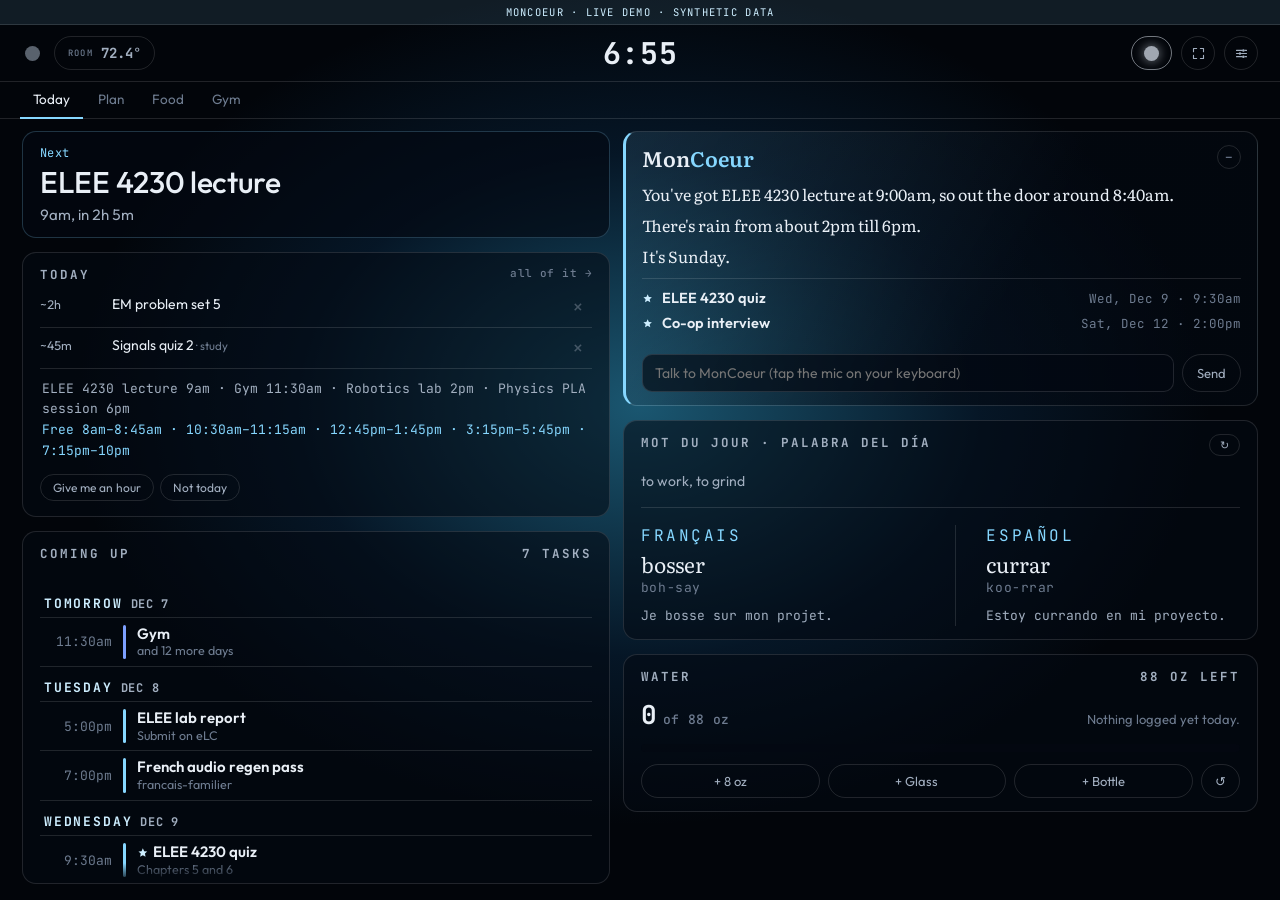
==== commit 25cde7eb: "MonCoeur demo: current dashboard, without the Shop tab or the job watch Co-Authored-By: Claude Opus " ====
--- a/demo/index.html
+++ b/demo/index.html
@@ -85,18 +85,52 @@
 .pslide::before{content:'';position:absolute;inset:-8%;
   background-image:var(--blur,var(--img));background-size:cover;
   background-position:center;
-  filter:blur(38px) brightness(.42) saturate(.85);transform:scale(1.1)}
+  filter:blur(38px) brightness(.86) saturate(1.1);transform:scale(1.1)}
 #photoLayer.pre .pslide::before{filter:none}
  
-.pgrid{position:absolute;inset:0;display:flex;gap:10px;padding:10px;
+.pgrid{position:absolute;inset:0;display:flex;gap:0;padding:0;
   align-items:stretch;justify-content:center}
-.pimg{flex:1 1 0;min-width:0;background-repeat:no-repeat;background-position:center;
-  background-size:contain;border-radius:4px;
+ 
+.pcell{position:relative;flex:1 1 0;min-width:0;min-height:0;display:flex;
+  align-items:center;justify-content:center;padding:14px}
+ 
+.pslide::after{content:'';position:absolute;inset:-8%;z-index:0;
+  background-image:var(--blur2,none);background-size:cover;background-position:center;
+  filter:blur(38px) brightness(.86) saturate(1.1);transform:scale(1.1);
+  -webkit-mask-image:linear-gradient(to right,transparent 34%,#000 66%);
+  mask-image:linear-gradient(to right,transparent 34%,#000 66%)}
+#photoLayer.pre .pslide::after{filter:none}
+.pgrid{z-index:1}
+ 
+.pbg{position:absolute;left:50%;top:50%;z-index:0;pointer-events:none;
+  width:calc(var(--w,0px) * 1.6);height:calc(var(--h,0px) * 1.6);
+  transform:translate(-50%,-50%);object-fit:fill;
+  filter:blur(26px) brightness(.86) saturate(1.1);
+  -webkit-mask-image:linear-gradient(to right,transparent,#000 15%,#000 85%,transparent),
+                     linear-gradient(to bottom,transparent,#000 15%,#000 85%,transparent);
+  -webkit-mask-composite:source-in;
+  mask-image:linear-gradient(to right,transparent,#000 15%,#000 85%,transparent),
+             linear-gradient(to bottom,transparent,#000 15%,#000 85%,transparent);
+  mask-composite:intersect}
+#photoLayer.pre .pbg{filter:none}
+.pimg{position:relative;z-index:1;display:block;max-width:100%;max-height:100%;width:auto;height:auto;
+  -webkit-mask-image:linear-gradient(to right,transparent,rgba(0,0,0,.45) 5%,rgba(0,0,0,.85) 11%,#000 17%,#000 83%,rgba(0,0,0,.85) 89%,rgba(0,0,0,.45) 95%,transparent),
+                     linear-gradient(to bottom,transparent,rgba(0,0,0,.45) 5%,rgba(0,0,0,.85) 11%,#000 17%,#000 83%,rgba(0,0,0,.85) 89%,rgba(0,0,0,.45) 95%,transparent);
+  -webkit-mask-composite:source-in;
+  mask-image:linear-gradient(to right,transparent,rgba(0,0,0,.45) 5%,rgba(0,0,0,.85) 11%,#000 17%,#000 83%,rgba(0,0,0,.85) 89%,rgba(0,0,0,.45) 95%,transparent),
+             linear-gradient(to bottom,transparent,rgba(0,0,0,.45) 5%,rgba(0,0,0,.85) 11%,#000 17%,#000 83%,rgba(0,0,0,.85) 89%,rgba(0,0,0,.45) 95%,transparent);
+  mask-composite:intersect;
   transform:scale(1);transition:transform 30s linear}
 .pslide.show .pimg{transform:scale(1.03)}
  
-.pgrid.solo{gap:0;padding:0}
-.pgrid.solo .pimg{border-radius:0}
+.pgrid.solo .pcell{padding:0}
+
+html.present #jobsBtn,html.present #setBtn,html.present #jask,html.present #jaskSaid,
+html.present #jarvis-note,html.present .nv[data-r="shop"],html.present #pgShop,
+html.present #drawer,html.present #ovl{display:none!important}
+#presentSec{display:none}
+@media (pointer:coarse){ #presentSec:not([hidden]){display:block} }
+html.is-wall #presentSec{display:none!important}
 
 #photoLayer .pempty{position:absolute;inset:0;display:flex;align-items:center;
   justify-content:center;color:var(--tm);font-family:var(--fm);font-size:13px;
@@ -1072,6 +1106,19 @@
 .ubar button{flex:0 0 auto}
  
 html.is-wall #plancard{display:none}
+ 
+html:not(.is-wall) #wallWork{display:none!important}
+#wallWork{padding-top:10px;padding-bottom:2px}
+#wallWork .wwhd{font-family:var(--fm);font-size:12px;letter-spacing:.14em;text-transform:uppercase;color:var(--accent);margin-bottom:6px}
+#wallWork .wwrow{display:flex;justify-content:space-between;gap:12px;padding:5px 0;border-bottom:1px solid var(--br)}
+#wallWork .wwn{font-family:var(--f);font-size:19px;color:var(--tx);min-width:0;overflow:hidden;text-overflow:ellipsis;white-space:nowrap}
+#wallWork .wwm{font-family:var(--fm);font-size:15px;color:var(--t2);flex:0 0 auto}
+#wallWork .wwgap{font-family:var(--fm);font-size:14px;color:var(--t2);margin-top:7px}
+ 
+.sess.dl .st{font-variant-numeric:tabular-nums}
+.sess.dl.isdone .sn{color:var(--t2);text-decoration:none;opacity:.7}
+.dlmeta{font-family:var(--fm);font-size:13px;color:var(--t2);padding:10px 2px 2px;line-height:1.6}
+.dlmeta .dlgap{color:var(--accent)}
 html.is-wall #calcard{display:none}
 html.is-wall .nav,html.is-wall .tbar{display:none}
 html.is-wall #pgPlan,html.is-wall #pgFood,html.is-wall #pgGym{display:none}
@@ -1189,7 +1236,7 @@
 
 .ico{width:1em;height:1em;display:inline-block;vertical-align:-0.125em}
 .st .ico.star,.imp .ico.star{width:.78em;height:.78em}
-#jobsBtn,#jobsSec{display:none!important}</style>
+#jobsBtn,#jobsSec,.nv[data-r="shop"],#pgShop,#presentSec{display:none!important}</style>
 </head>
 <body>
 <div class="demo-banner" id="demoBanner">MonCoeur · live demo · synthetic data</div>
@@ -1242,6 +1289,7 @@
     </div>
     <div class="card" id="agenda">
       <div class="hd pad" style="display:flex;justify-content:space-between;padding-bottom:0"><span id="agTitle">Agenda</span><span class="mono" id="agCount"></span></div>
+      <div id="wallWork" class="pad" hidden></div>
       <div id="agList" class="pad" style="padding-top:4px"></div>
     </div>
   </div>
@@ -1653,6 +1701,12 @@
     </span>
   </div>
 
+  <section class="sec" id="presentSec" hidden>
+    <div class="sech"><span>Presenting</span><span class="mono" id="presentState">off</span></div>
+    <div class="rowset"><button class="tbtn" id="presentBtn" type="button">Start presenting</button></div>
+    <div class="note">Your laptop hides jobs, shopping, settings, the conversation box and anything about interviews. The wall and this phone stay as they are, texts wait until you stop, and it turns itself off after 3 hours.</div>
+  </section>
+
   <section class="sec">
     <div class="sech"><span>Homework</span></div>
     <div class="chiplist" id="hwCourseChips"></div>
@@ -2128,6 +2182,15 @@
   }catch(e){hint.textContent='COULD NOT REACH THE PI'}
 };
 
+document.getElementById('presentBtn').onclick=async()=>{
+  const next=!LIVE.present;
+  try{
+    const r=await api('/api/present',{method:'POST',headers:{'Content-Type':'application/json'},
+                                      body:JSON.stringify({on:next})});
+    LIVE.present=!!r.on;LIVE.presentUntil=r.until||null;
+  }catch(e){}
+  paintPresentBtn();
+};
 document.getElementById('photoBtn').onclick=async()=>{
 
   const showing = photoSurface() ? PHOTOS.on : (LIVE.wallMode === 'photos');
@@ -2176,7 +2239,7 @@
   return PHOTOS.bag.pop();
 }
 
-function photoBackdrop(u){return PHOTOS.pre&&/^\/photo\//.test(u)?u+'/blur':u}
+function photoBackdrop(u){return PHOTOS.pre&&/^\/photo\//.test(u)?u+'/blur?v='+(PHOTOS.blurV||1):u}
 
 const PHOTO_RATIO = {};
 const PORTRAIT_MAX = 0.92;          
@@ -2231,16 +2294,25 @@
   const grid=next.querySelector('.pgrid');
 
   next.style.setProperty('--blur','url("'+photoBackdrop(set[0])+'")');
+  if(set[1])next.style.setProperty('--blur2','url("'+photoBackdrop(set[1])+'")');
+  else next.style.removeProperty('--blur2');
   layer.classList.toggle('pre',!!PHOTOS.pre);
 
   grid.classList.toggle('solo',set.length===1&&!isPortrait(set[0]));
   grid.innerHTML='';
   set.forEach(u=>{
-    const d=document.createElement('div');
-    d.className='pimg';
-    d.style.backgroundImage='url("'+u+'")';
-    grid.appendChild(d);
+    const c=document.createElement('div');c.className='pcell';
+    const bg=document.createElement('img');
+    bg.className='pbg';bg.alt='';bg.src=photoBackdrop(u);
+    const im=document.createElement('img');
+    im.className='pimg';im.alt='';im.src=u;   
+    c.appendChild(bg);c.appendChild(im);grid.appendChild(c);
   });
+
+  requestAnimationFrame(()=>grid.querySelectorAll('.pcell').forEach(c=>{
+    const i=c.querySelector('.pimg');
+    c.style.setProperty('--w',i.offsetWidth+'px');c.style.setProperty('--h',i.offsetHeight+'px');
+  }));
 
   next.classList.remove('show');void next.offsetWidth;
   next.classList.add('show');
@@ -2267,7 +2339,7 @@
   if(LIVE.on){
     try{
       const r=await api('/api/photos');
-      PHOTOS.pre=!!r.pillow;
+      PHOTOS.pre=!!r.pillow;PHOTOS.blurV=r.blurV||1;
       const next=(r.photos||[]).map(p=>'/photo/'+p.id);
 
       if(next.join('\n')!==PHOTOS.list.join('\n')){
@@ -2657,7 +2729,7 @@
   if(LIVE.on&&LIVE.brief&&LIVE.brief.lines&&LIVE.brief.lines.length){
     const bullets=document.getElementById('jarvis-bullets');
     const out=document.getElementById('jarvis-output');
-    const html=LIVE.brief.lines.map((l,i)=>`<div class="jl${i===0?' lead':''}${
+    const html=LIVE.brief.lines.filter(l=>!(presentOn()&&isPrivate(l))).map((l,i)=>`<div class="jl${i===0?' lead':''}${
         /\d+\s*(out|outside|°)/.test(l)?' wx':''}">${esc(l)}</div>`).join('');
     const imp=[...ITEMS].filter(i=>i.imp&&i.when>now).sort((a,b)=>a.when-b.when).slice(0,2);
     const bhtml=imp.map(i=>
@@ -3000,7 +3072,7 @@
 }
 
 const ROUTES=[['','pgHome','Today'],['plan','pgPlan','Plan'],
-              ['food','pgFood','Food'],['gym','pgGym','Gym'],['shop','pgShop','Shop']];
+              ['food','pgFood','Food'],['gym','pgGym','Gym']];
 function wallPinned(){ return document.documentElement.classList.contains('is-wall') }
 function routeNow(){
   let h='';
@@ -3121,10 +3193,123 @@
 const ASKS={item:[['Done with it','done'],['Worked on it','some'],["Didn't get to it",'none']],
             hair:[['Washed','washed'],['Skipped','skipped']]};
 
+function dueWord(iso){const w=dueLabel(iso); return w?(w==='overdue'?'overdue':'due '+w):''}
+function gapsLine(day){
+  const nowm=nowMin();
+  return (day.gaps||[]).filter(g=>g.end>nowm)
+    .map(g=>(g.start<=nowm+1?'now':hm(g.start))+'\u2013'+hm(g.end)).join(' \u00b7 ')
+}
+function fixedLine(day){
+  return (day.fixed||[]).map(f=>f.name+' '+hm(f.start)).join(' \u00b7 ')
+}
+function renderDayList(el,day){
+  el.textContent='';
+  const rows=(day.list||[]);
+  const todo=rows.filter(r=>r.state==='todo'), done=rows.filter(r=>r.state==='done');
+  if(!todo.length&&!done.length){
+    const d=document.createElement('div'); d.className='pempty';
+    d.textContent=day.override&&day.override.off?'Today is off. The work went to other days.'
+      :(PLAN&&PLAN.counted)?'Nothing left today.':'Nothing due yet. Add something under Homework.';
+    el.appendChild(d);
+  }
+  todo.forEach(r=>{
+    const inner=document.createElement('div');
+    inner.className='sess dl'+(r.type==='study'?' study':'');
+    const st=document.createElement('span'); st.className='st'; st.textContent='~'+fmtMins(r.minutes);
+    const sn=document.createElement('span'); sn.className='sn'; sn.textContent=r.name||'';
+    const sm=document.createElement('span'); sm.className='sm';
+    sm.textContent=[r.late?'late':'',dueWord(r.due)].filter(Boolean).join(' \u00b7 ');
+    inner.appendChild(st); inner.appendChild(sn); inner.appendChild(sm);
+    inner.setAttribute('aria-label',(r.name||'')+', about '+fmtMins(r.minutes)+' today, '+dueWord(r.due)+
+                       '. Swipe when you are done with it for today.');
+    if(r.id!=null){ inner.classList.add('hasdone'); inner.appendChild(doneBtn(r.id,r.name)); }
+    el.appendChild(mkRow('done today',inner,()=>tickToday(r,day)));
+  });
+  done.forEach(r=>{
+    const d=document.createElement('div'); d.className='sess dl isdone';
+    d.innerHTML='<span class="st">\u2713</span><span class="sn">'+esc(r.name||'')+'</span>'+
+                '<span class="sm">'+esc(fmtMins(r.doneMinutes))+' done</span>';
+    const w=document.createElement('div'); w.className='srow'; w.appendChild(d); el.appendChild(w);
+  });
+  const fx=fixedLine(day), gp=gapsLine(day);
+  if(fx||gp){
+    const m=document.createElement('div'); m.className='dlmeta';
+    if(fx){ const a=document.createElement('div'); a.textContent=fx; m.appendChild(a); }
+    if(gp){ const b=document.createElement('div'); b.className='dlgap'; b.textContent='Free '+gp; m.appendChild(b); }
+    el.appendChild(m);
+  }
+}
+
+async function tickToday(r,day){
+  const blks=(day.blocks||[]).filter(b=>b.kind==='item'&&b.id===r.id&&['next','now','ask'].includes(b.state));
+  r.state='done'; r.doneMinutes=(r.doneMinutes||0)+r.minutes; const was=r.minutes; r.minutes=0;
+  renderPlan();
+  const send=(method)=>LIVE.on?Promise.all(blks.map(b=>api('/api/plan/done',{method:method,
+      headers:{'Content-Type':'application/json'},
+      body:JSON.stringify({id:b.id,date:day.date,startMin:b.startMin,minutes:b.minutes})}))).then(loadPlan,()=>{})
+    :Promise.resolve();
+  send('POST');
+  showUndo('Done for today \u00b7 '+(r.name||''),()=>{ r.state='todo'; r.minutes=was;
+    r.doneMinutes-=was; renderPlan(); send('DELETE'); });
+}
+ 
+function renderWallWork(day){
+  const w=document.getElementById('wallWork'); if(!w)return;
+  const todo=((day&&day.list)||[]).filter(r=>r.state==='todo');
+  w.textContent='';
+  if(!day||!Array.isArray(day.list)){ w.hidden=true; return; }
+  const h=document.createElement('div'); h.className='wwhd';
+  h.textContent=todo.length?'Work today':'Nothing left to do today';
+  w.appendChild(h);
+  todo.slice(0,4).forEach(r=>{
+    const row=document.createElement('div'); row.className='wwrow';
+    row.innerHTML='<span class="wwn">'+esc(r.name||'')+'</span><span class="wwm">~'+esc(fmtMins(r.minutes))+
+                  (r.late?' \u00b7 late':'')+'</span>';
+    w.appendChild(row);
+  });
+  const gp=gapsLine(day);
+  if(gp&&todo.length){ const g=document.createElement('div'); g.className='wwgap'; g.textContent='Free '+gp; w.appendChild(g); }
+  w.hidden=false;
+}
+
+function renderNowList(day){
+  const L=document.getElementById('nowLead'),T=document.getElementById('nowTitle'),
+        S=document.getElementById('nowSub'),A=document.getElementById('nowActs'),
+        N=document.getElementById('nowThen'),card=document.getElementById('nowcard');
+  const nowm=nowMin(), evs=todayEvents();
+  const evNow=evs.find(e=>e.start<=nowm&&nowm<e.end);
+  const top=(day.list||[]).find(r=>r.state==='todo');
+  const gap=(day.gaps||[]).find(g=>g.start<=nowm&&nowm<g.end);
+  const nextEv=evs.find(e=>e.start>nowm);
+  let lead='',title='',sub='';
+  if(evNow){ lead='Now'; title=evNow.name; sub=evNow.endKnown?'until '+hm(evNow.end):'started '+hm(evNow.start); }
+  else if(gap&&top){ lead='Free until '+hm(gap.end); title=top.name;
+    sub='~'+fmtMins(top.minutes)+' today'+(top.due?' \u00b7 '+dueWord(top.due):''); }
+  else if(nextEv){ lead='Next'; title=nextEv.name; sub=hm(nextEv.start)+', in '+fmtMins(nextEv.start-nowm); }
+  else if(top){ lead='Today'; title=top.name; sub='~'+fmtMins(top.minutes)+' left'; }
+  else{ lead='Today'; title='Nothing else today.'; }
+  L.textContent=lead; T.textContent=title; S.textContent=sub; S.hidden=!sub;
+  const bw=document.getElementById('nowBarWrap'), bi=document.getElementById('nowBar');
+  if(bw&&bi){ bw.hidden=!evNow; if(evNow)bi.style.width=Math.max(2,Math.min(100,Math.round(100*(nowm-evNow.start)/Math.max(1,evNow.end-evNow.start))))+'%'; }
+  A.textContent=''; A.hidden=true;
+  const after=(evNow||!gap)?null:nextEv;
+  N.textContent=after?'Then '+after.name+' at '+hm(after.start):''; N.hidden=!N.textContent;
+  card.classList.remove('asking');
+}
+
 function renderPlan(){
   renderPlanWeek();
   const el=document.getElementById('planList'); if(!el)return;
   const day=PLAN&&PLAN.day;
+  renderWallWork(day);
+  if(day&&Array.isArray(day.list)&&Array.isArray(day.blocks)){
+    renderDayList(el,day);
+    renderDayCtl(day,day.blocks.filter(b=>['next','now'].includes(b.state)));
+    DAYSIG=day.list.map(r=>r.id+':'+r.state).join('|');
+    renderNow();
+    if(render._today!==planShowsToday())render();
+    return;
+  }
   if(!day||!Array.isArray(day.blocks)){ renderPlanSessions(el); return; }
   const nowm=nowMin();
   const live=day.blocks.map(b=>Object.assign({},b,{state:dayState(b,nowm)}))
@@ -3244,6 +3429,7 @@
         S=document.getElementById('nowSub'),A=document.getElementById('nowActs'),
         N=document.getElementById('nowThen');
   const nowm=nowMin(), day=PLAN&&PLAN.day;
+  if(day&&Array.isArray(day.list)){ renderNowList(day); return; }
   const {blocks,evs,ask,evNow,bNow}=nowPick(nowm);
   const ahead=[...evs.filter(e=>e.start>nowm).map(e=>({name:e.name,at:e.start})),
                ...blocks.filter(b=>b.state==='next').map(b=>({name:b.name,at:b.startMin}))]
@@ -5144,6 +5330,7 @@
 
 async function loadPlan(){
   try{PLAN=await api('/api/plan?days=14')}catch(e){PLAN=demoPlan()}
+  if(presentOn())PLAN=scrubPlan(PLAN);
   renderPlan(); renderPlanWeek(); renderAhead();
 }
 function renderAhead(){
@@ -5154,6 +5341,7 @@
 }
 async function loadHw(){
   try{HW=await api('/api/todos')}catch(e){HW=demoHw()}
+  if(presentOn()&&Array.isArray(HW))HW=HW.filter(t=>!isPrivate(t));
   renderHw();
 }
 
@@ -5199,7 +5387,19 @@
   const ended=b.filter(x=>(x.kind==='item'||x.kind==='hair')&&x.startMin+x.minutes<=nowm);
   ended.slice(0,-1).forEach(x=>{x.state=x.kind==='hair'?'washed':'some'});
   b.forEach(x=>{x.key=x.kind==='item'?'i'+x.id+'@'+x.startMin:x.kind});
-  return {date:ymd(new Date()),blocks:b,override:{},note:''};
+
+  const by={};
+  b.filter(x=>x.kind==='item').forEach(x=>{
+    const r=by[x.id]=by[x.id]||{id:x.id,name:x.name,type:x.type,due:null,minutes:0,doneMinutes:0,late:false};
+    const st=dayState(x,nowm);
+    if(st==='some'||st==='done')r.doneMinutes+=x.minutes; else r.minutes+=x.minutes;
+  });
+  const list=Object.values(by).map(r=>Object.assign(r,{state:r.minutes?'todo':'done'}));
+  const evs=todayEvents(), gaps=[]; let cur=Math.max(nowm,8*60);
+  evs.forEach(e=>{ if(e.start-15-cur>=30)gaps.push({start:cur,end:e.start-15}); cur=Math.max(cur,e.end+15); });
+  if(22*60-cur>=30)gaps.push({start:cur,end:22*60});
+  return {date:ymd(new Date()),blocks:b,override:{},note:'',list:list,gaps:gaps,
+          fixed:evs.filter(e=>e.end>nowm).map(e=>({name:e.name,start:e.start,end:e.end}))};
 }
 
 function initPlanner(){
@@ -5301,6 +5501,8 @@
                                         api('/api/wall').catch(()=>null)]);
     LIVE.on=true;LIVE.everOn=true;LIVE.miss=0;
     LIVE.brief=brief;LIVE.fresh=brief.fresh;LIVE.agenda=ag.days;
+    
+    if(wall){LIVE.present=!!wall.present;LIVE.presentUntil=wall.presentUntil||null}
 
     loadPlan(); loadHw(); loadLarder(); loadCook();
     paintJobsCount(brief);
@@ -5379,6 +5581,42 @@
   const e=new Date(when); e.setHours(H,+t[2],0,0);
   return e>when?e:null;
 }
+
+const PRIV=/\b(interviews?|recruit\w*|jobs?|thank-you note)\b|^\s*prep:/i;
+function presentOn(){
+  return !!LIVE.present&&!document.documentElement.classList.contains('is-wall')
+    &&!!(window.matchMedia&&matchMedia('(pointer:fine)').matches);
+}
+function isPrivate(x){
+  if(!x)return false;
+  if(typeof x==='string')return PRIV.test(x);
+  if(String(x.course||x.s||'').trim().toLowerCase()==='career')return true;
+  return PRIV.test([x.name,x.n,x.summary,x.sub,x.s,x.title].filter(Boolean).join(' '));
+}
+function scrubPlan(P){
+  if(!P||typeof P!=='object')return P;
+  const q=JSON.parse(JSON.stringify(P));
+  if(q.days)Object.keys(q.days).forEach(k=>{q.days[k]=(q.days[k]||[]).filter(r=>!isPrivate(r))});
+  if(q.day)['list','fixed','blocks','gaps'].forEach(f=>{if(Array.isArray(q.day[f]))q.day[f]=q.day[f].filter(r=>!isPrivate(r))});
+  ['atRisk','overdue','beyond','ahead'].forEach(f=>{if(Array.isArray(q[f]))q[f]=q[f].filter(r=>!isPrivate(r))});
+  return q;
+}
+function applyPresent(){
+  const on=presentOn();
+  document.documentElement.classList.toggle('present',on);
+  if(on&&routeNow()==='shop')location.hash='#/';
+  paintPresentBtn();
+}
+function paintPresentBtn(){
+  const sec=document.getElementById('presentSec'),b=document.getElementById('presentBtn'),
+        st=document.getElementById('presentState');
+  if(!sec||!b||!st)return;
+  sec.hidden=!LIVE.on;
+  b.textContent=LIVE.present?'Stop presenting':'Start presenting';
+  let until='';
+  try{if(LIVE.presentUntil)until=new Date(LIVE.presentUntil).toLocaleTimeString([],{hour:'numeric',minute:'2-digit'})}catch(_){}
+  st.textContent=LIVE.present?('on'+(until?' until '+until:'')):'off';
+}
 function serverItems(days){
   const out=[];
   (days||[]).forEach(d=>(d.items||[]).forEach(i=>{
@@ -5400,7 +5638,8 @@
   if(bn)bn.style.display=LIVE.on?'none':'';
   
   document.title=LIVE.on?'MonCoeur':'MonCoeur, live demo (synthetic data)';
-  if(LIVE.on&&LIVE.agenda){ITEMS=serverItems(LIVE.agenda)}
+  if(LIVE.on&&LIVE.agenda){ITEMS=serverItems(LIVE.agenda).filter(i=>!(presentOn()&&isPrivate(i)))}
+  applyPresent();
 
   syncLights();
   syncRoomTemp();
